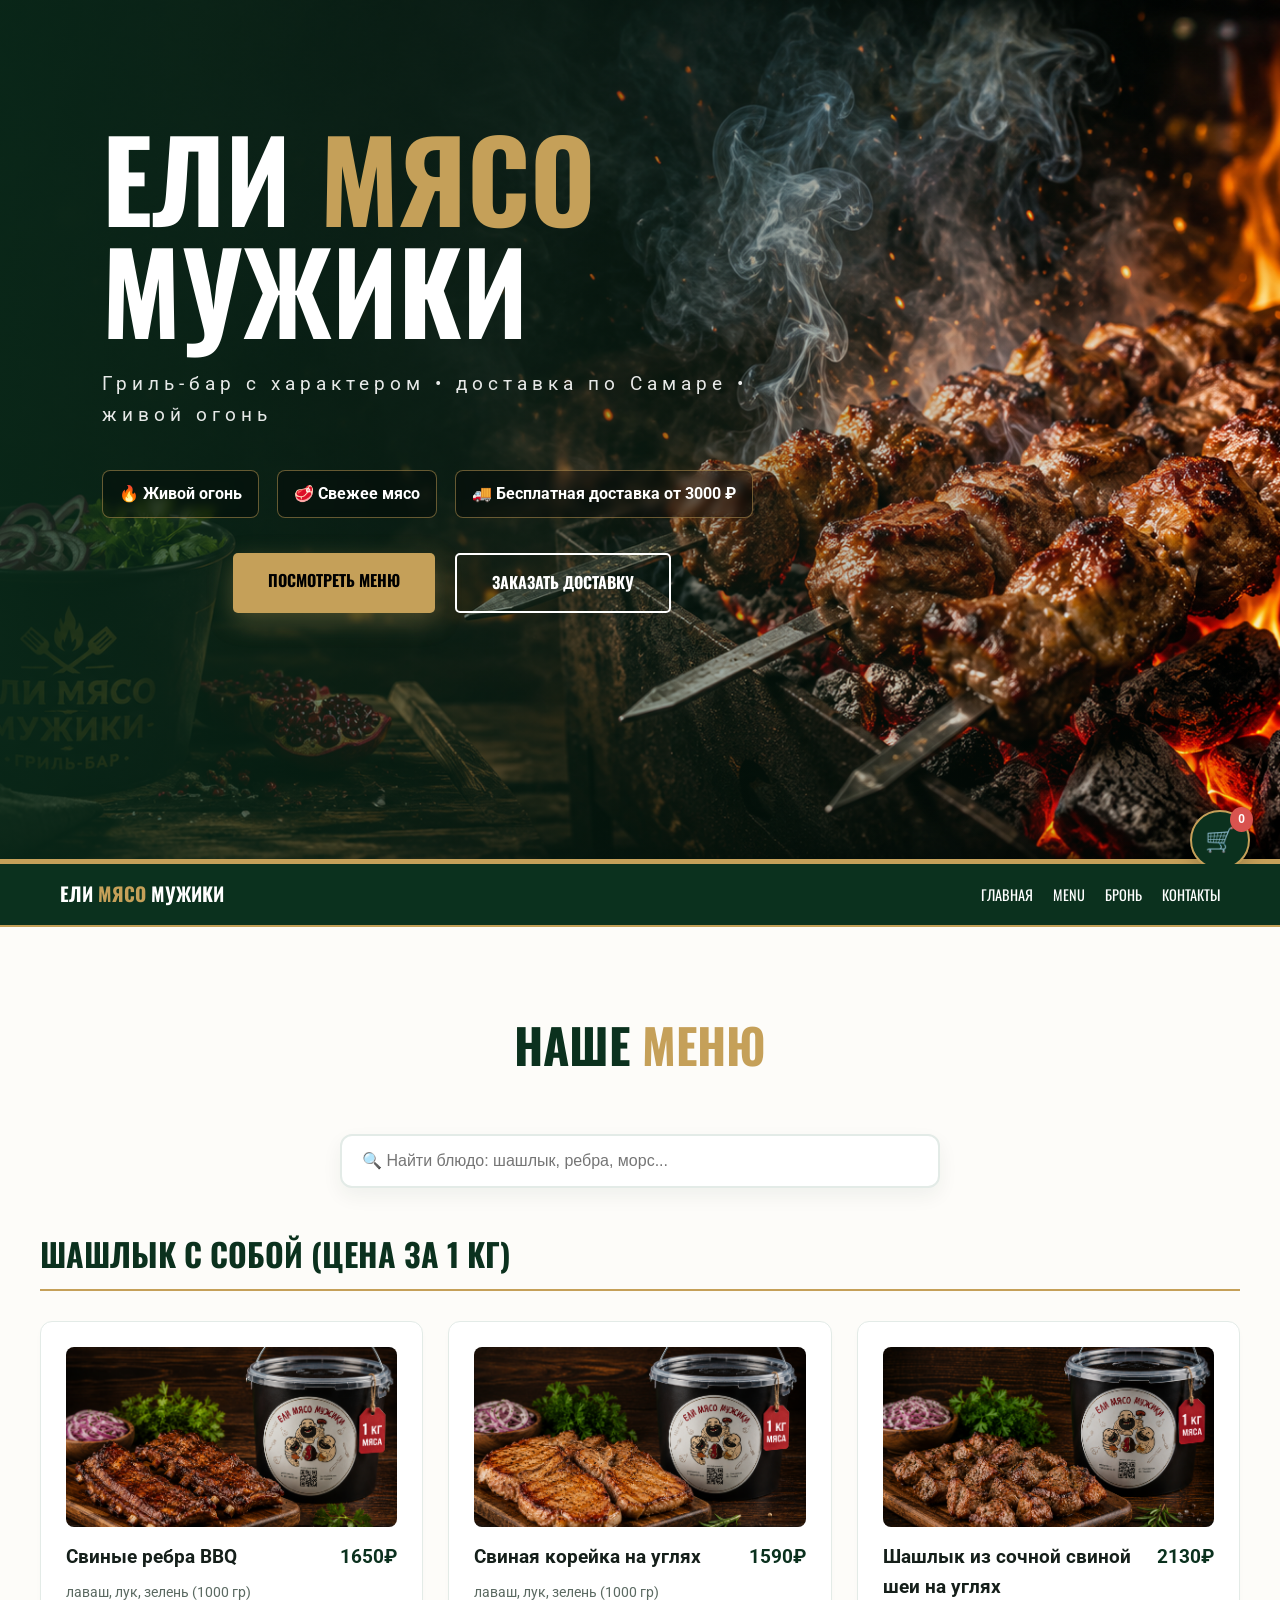
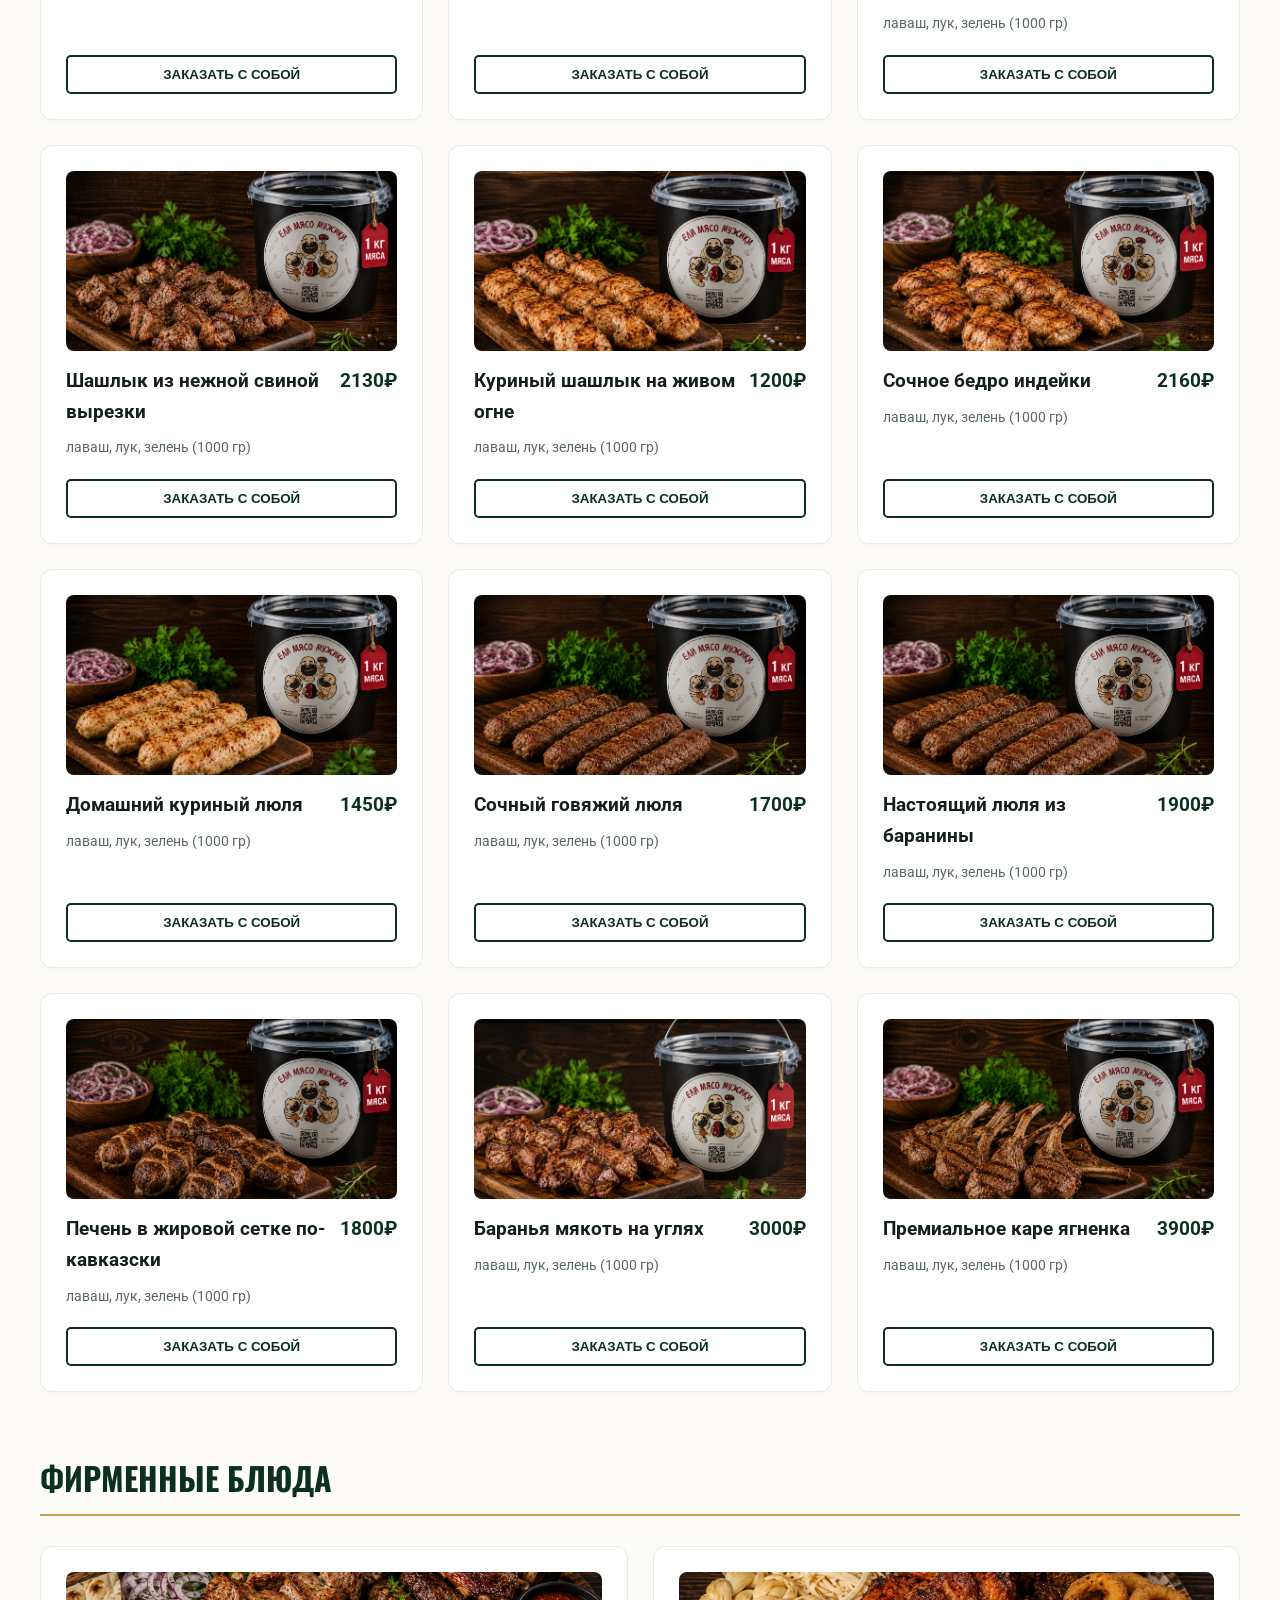
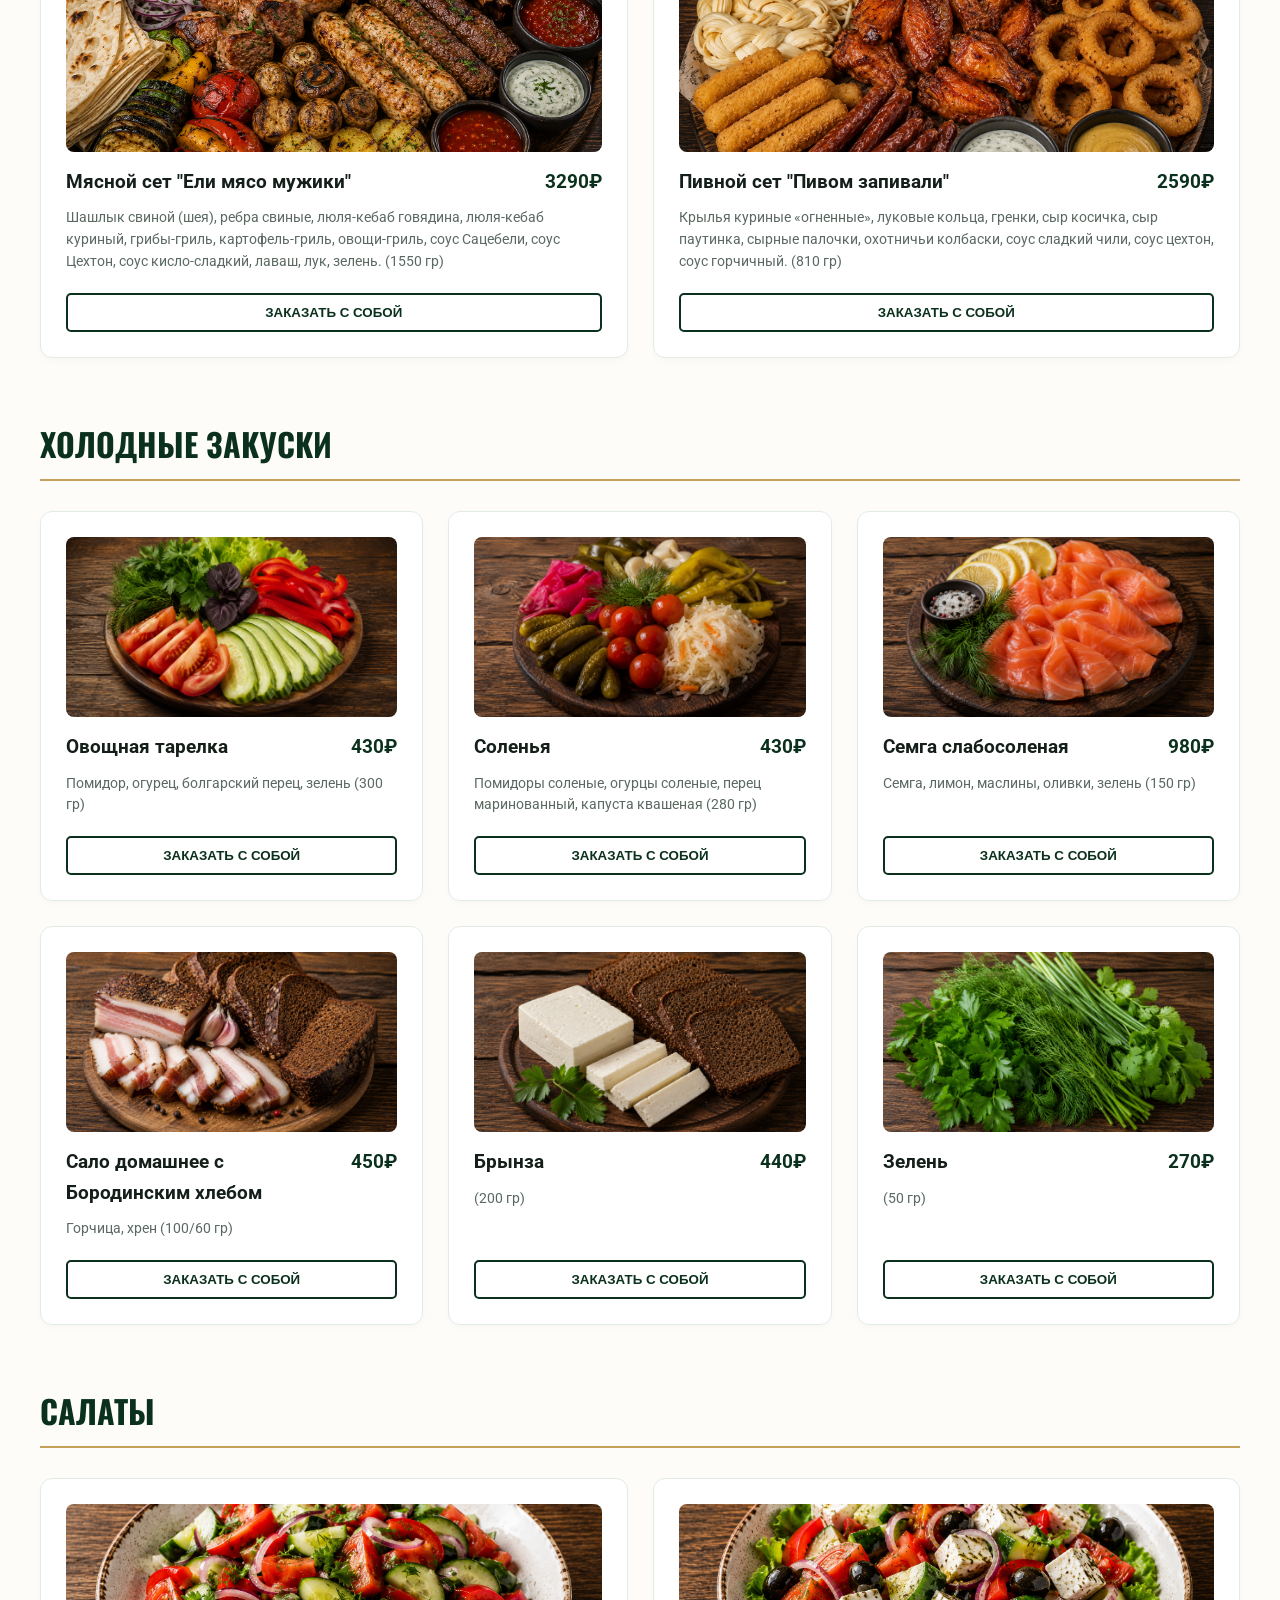
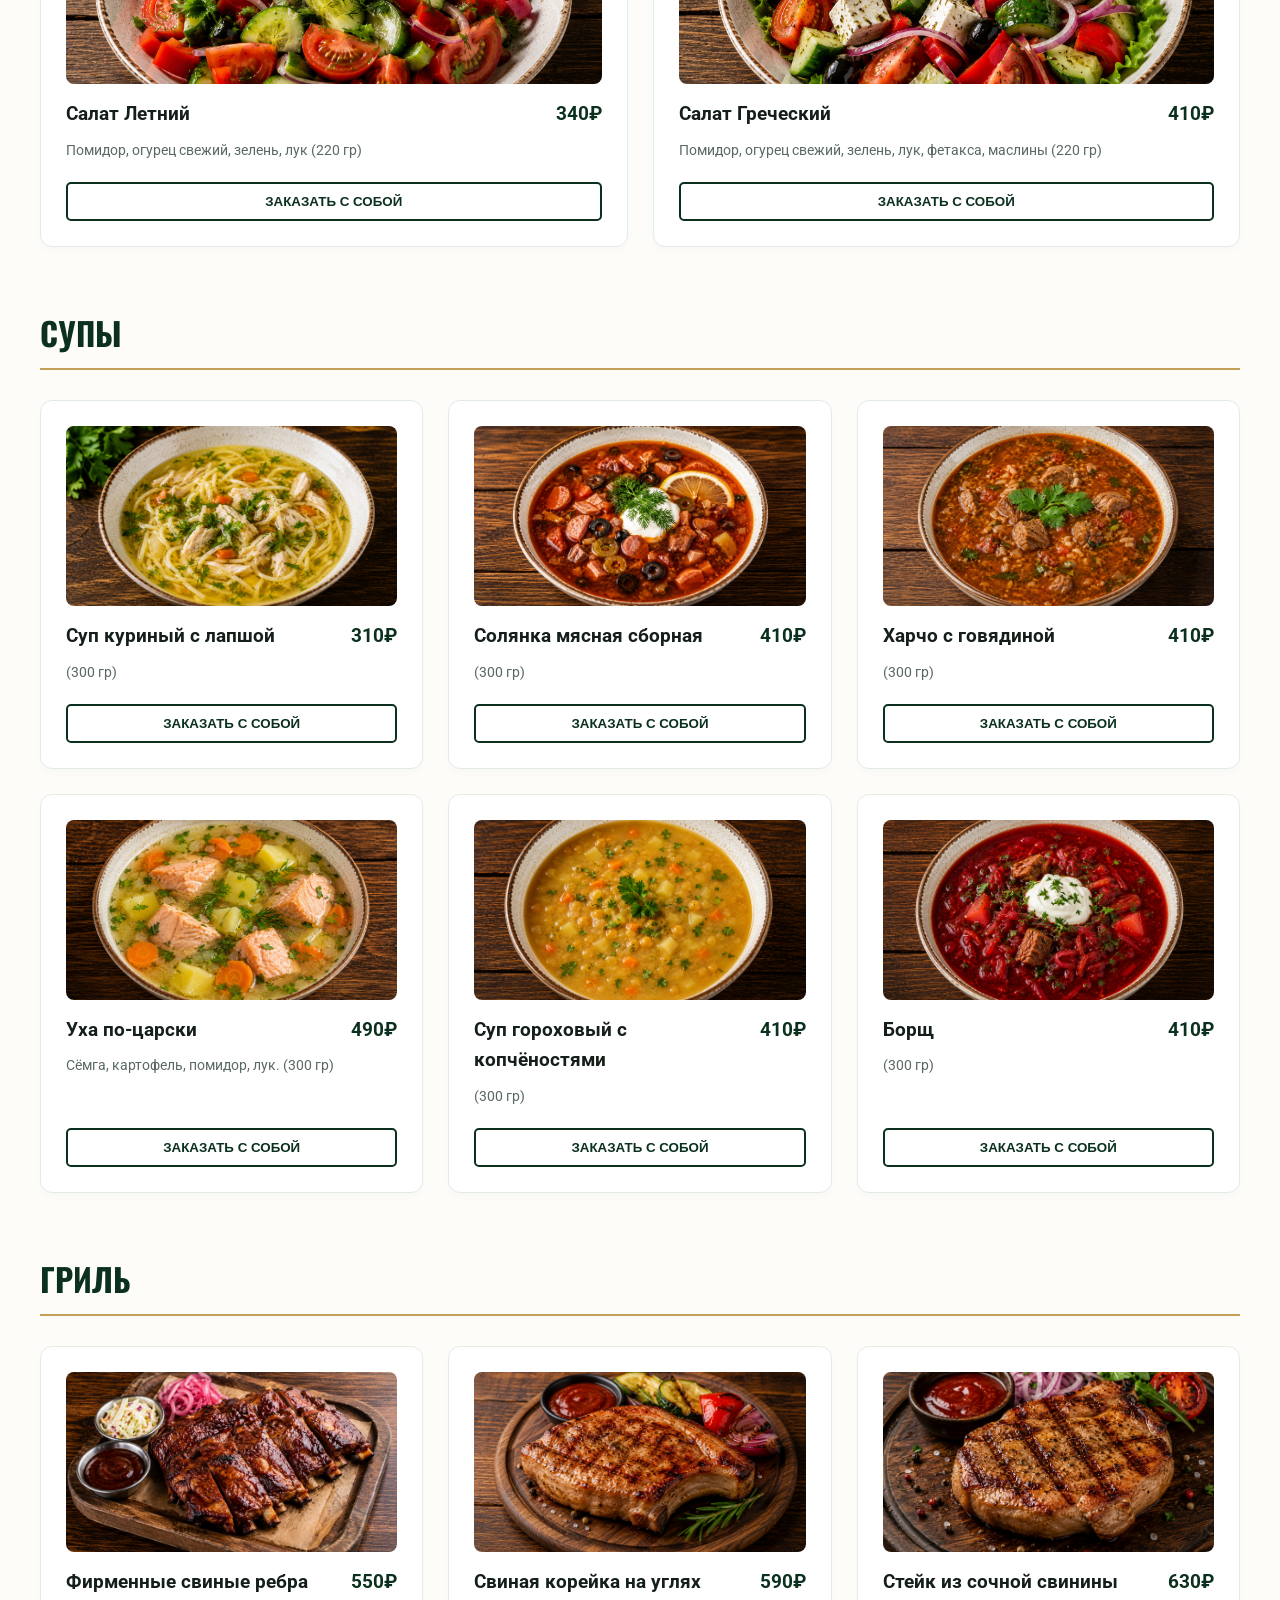
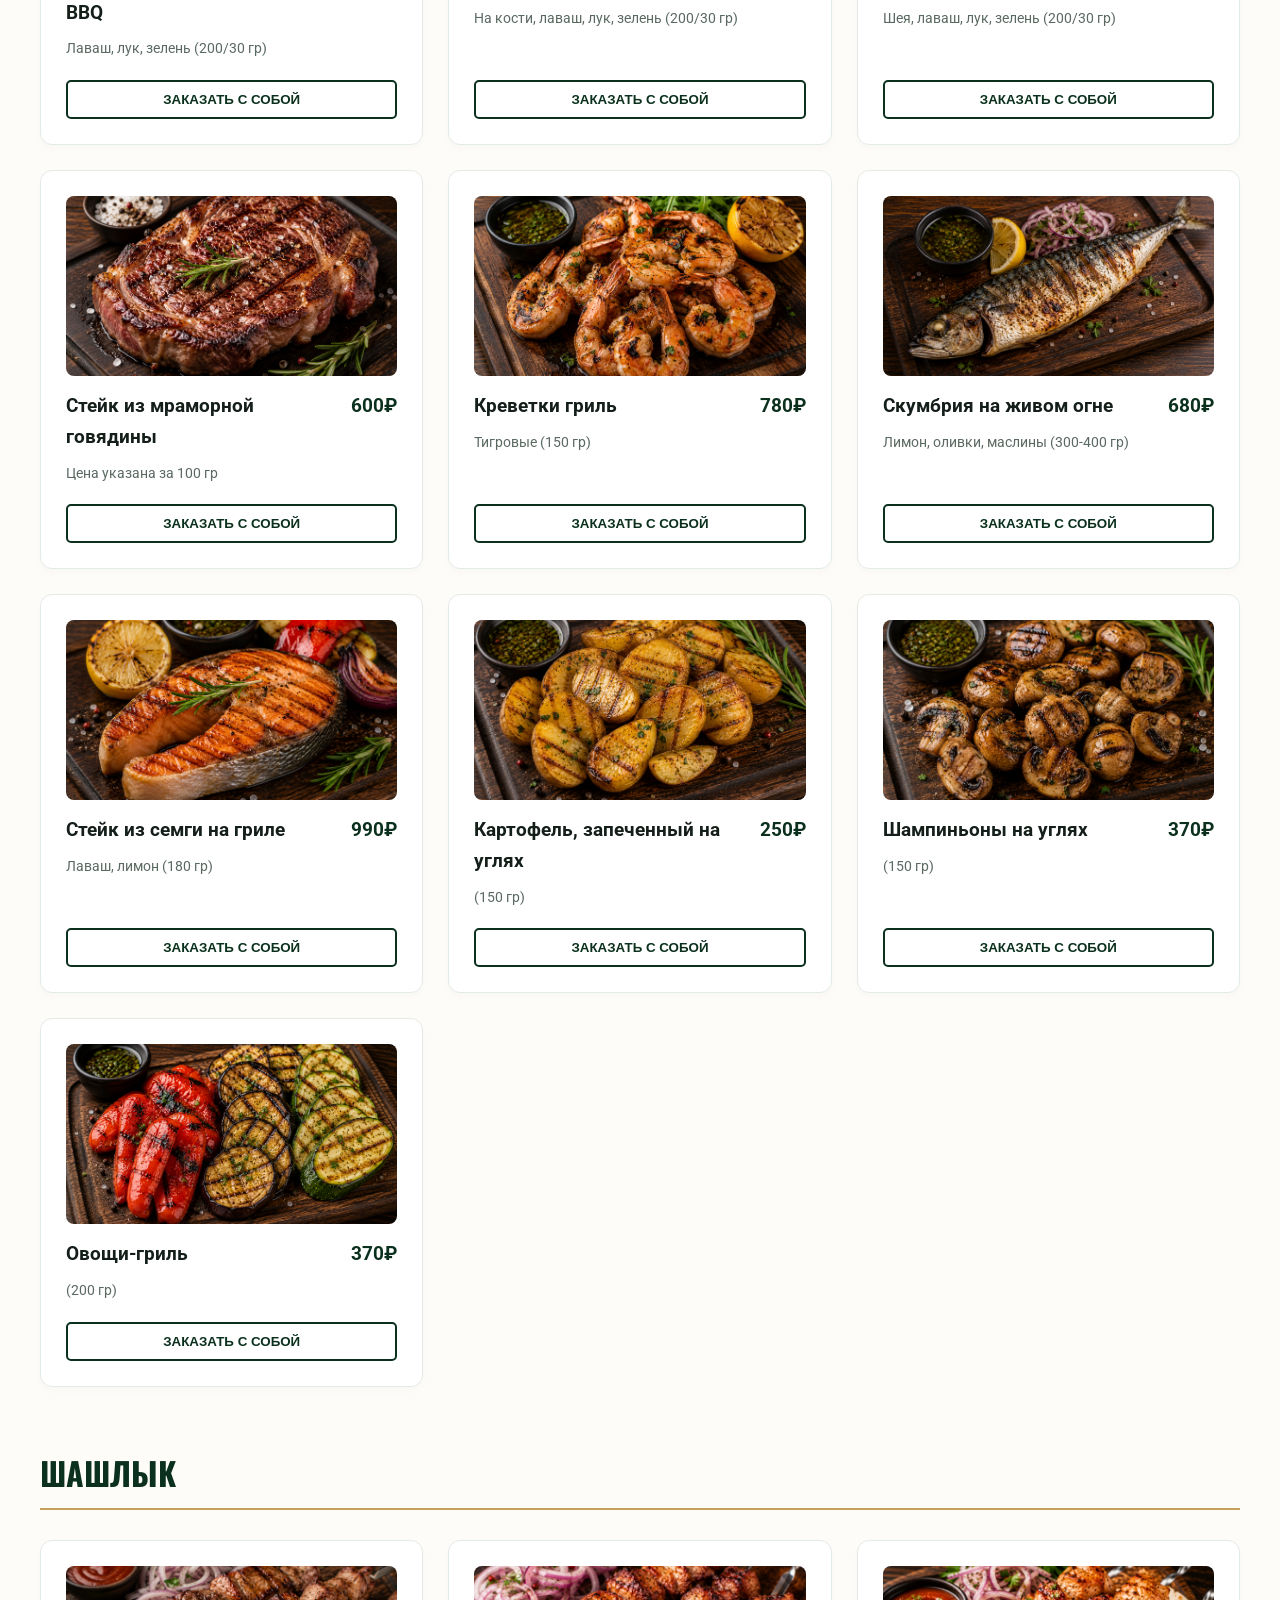
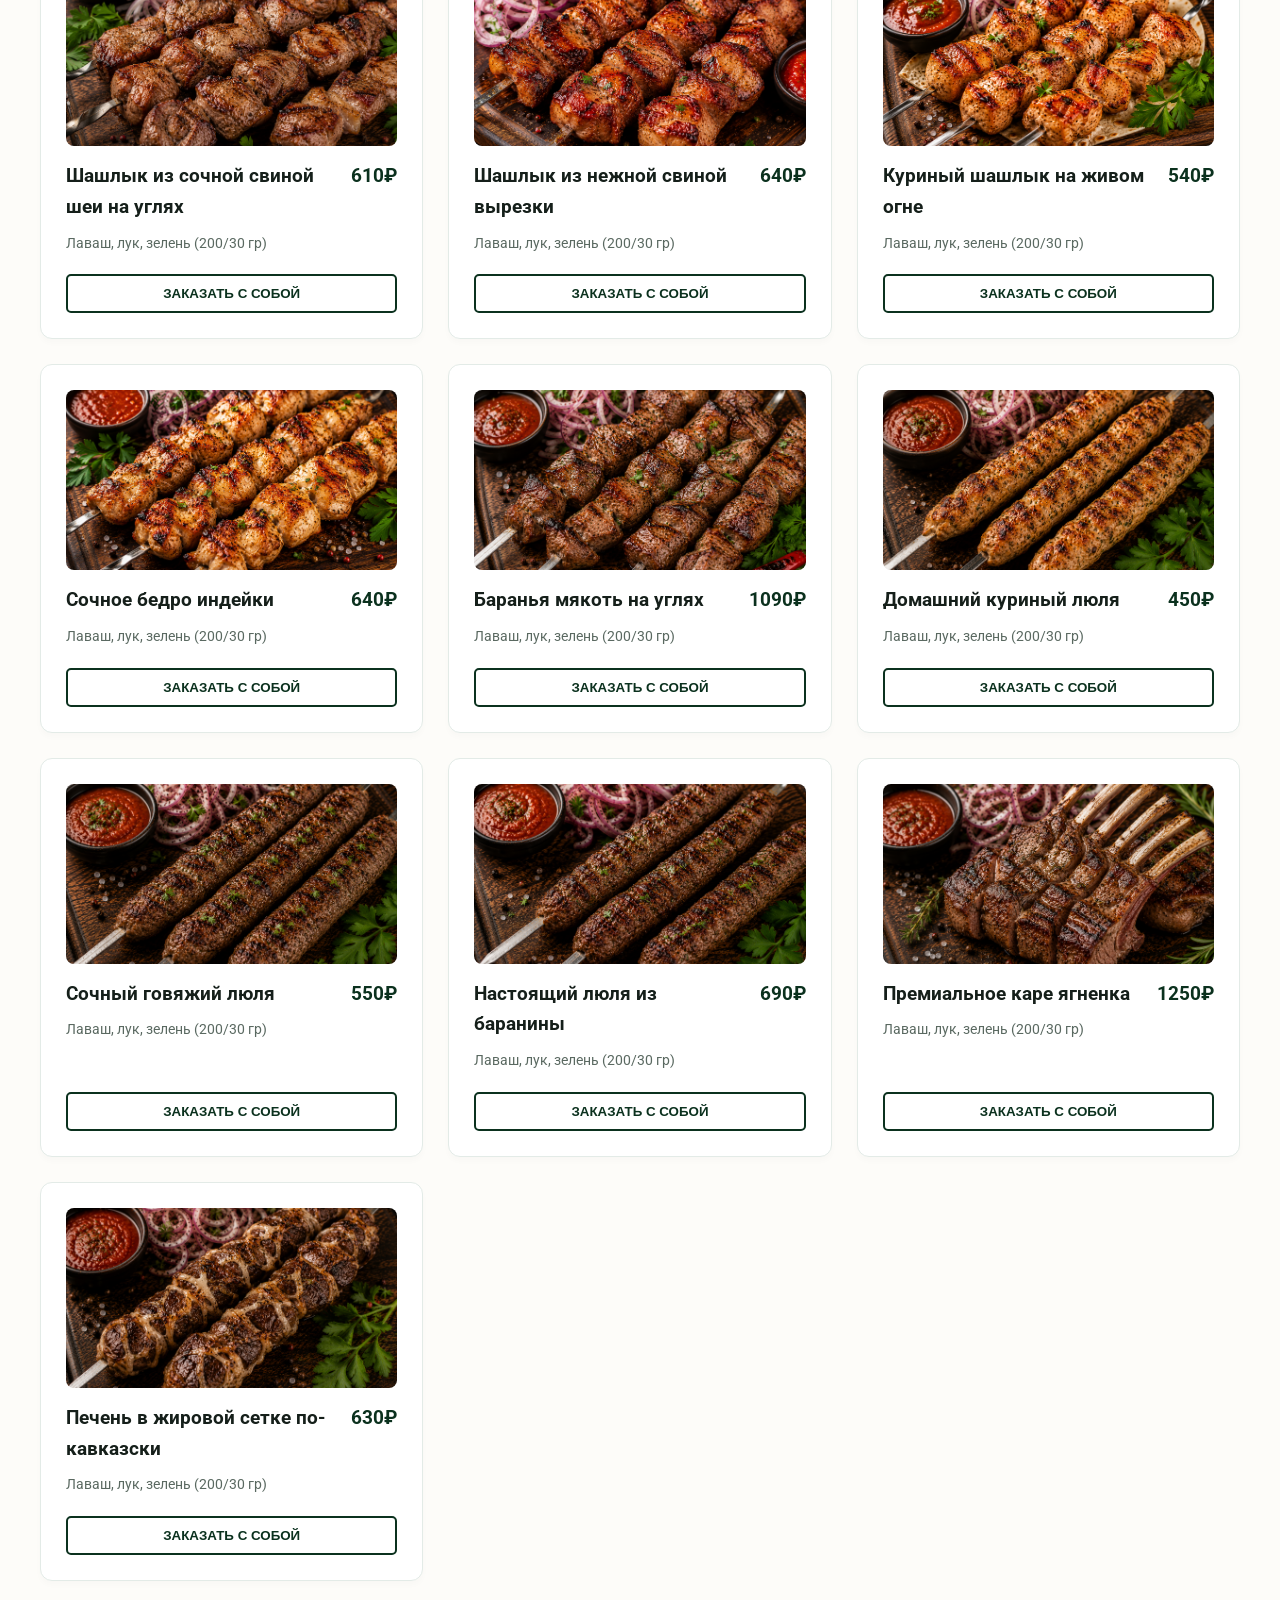
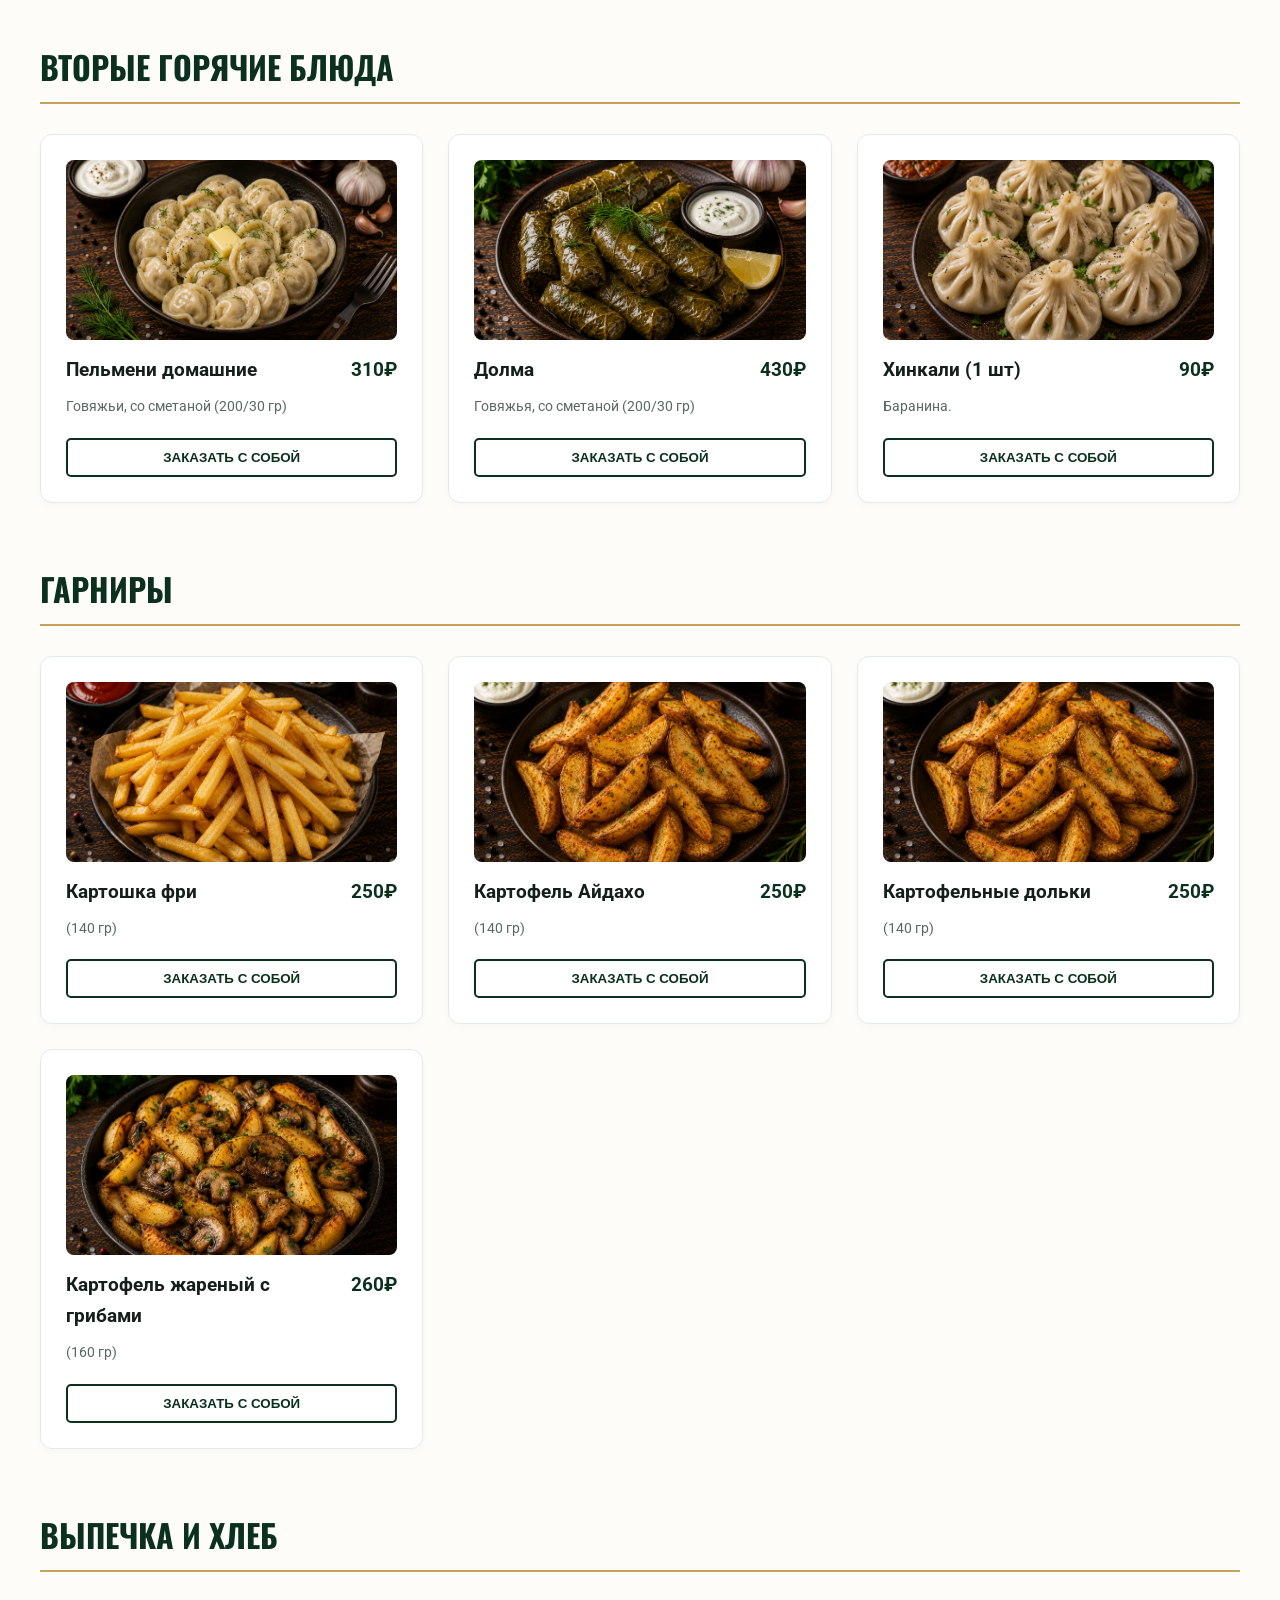
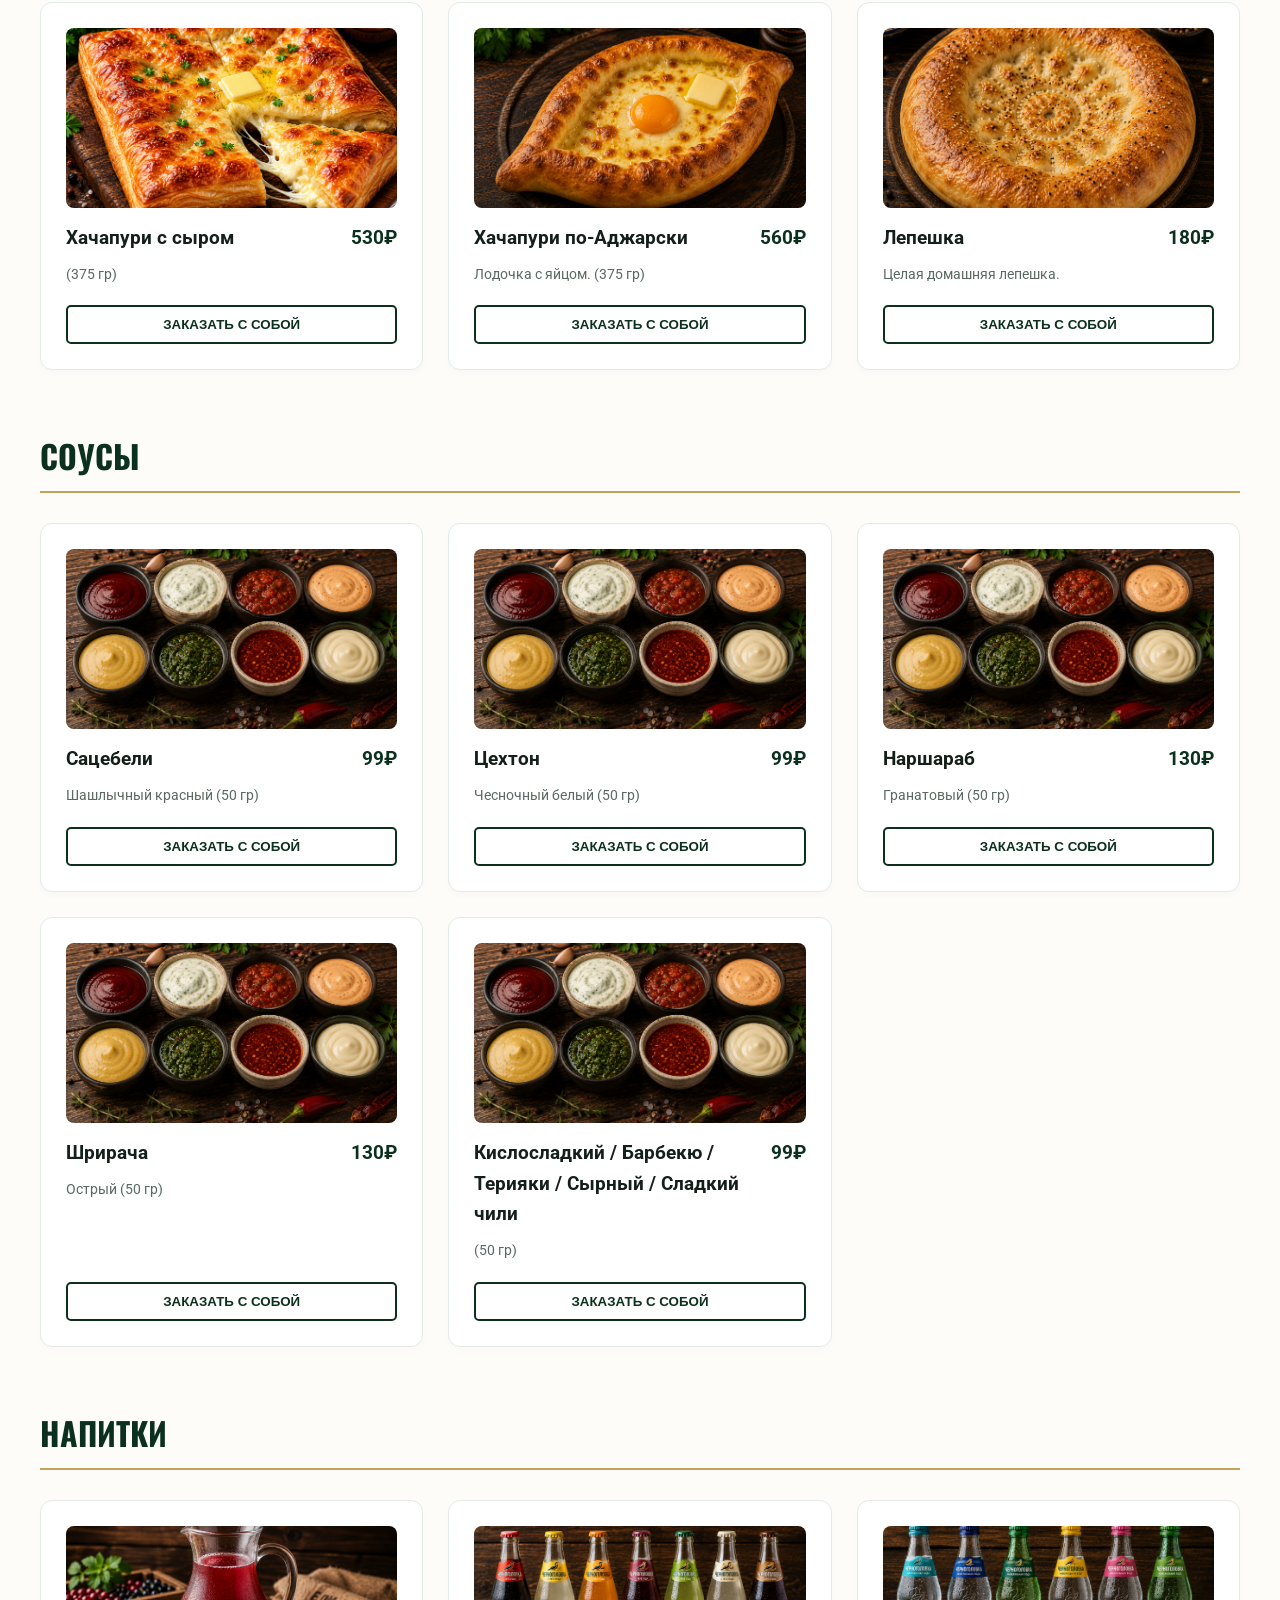
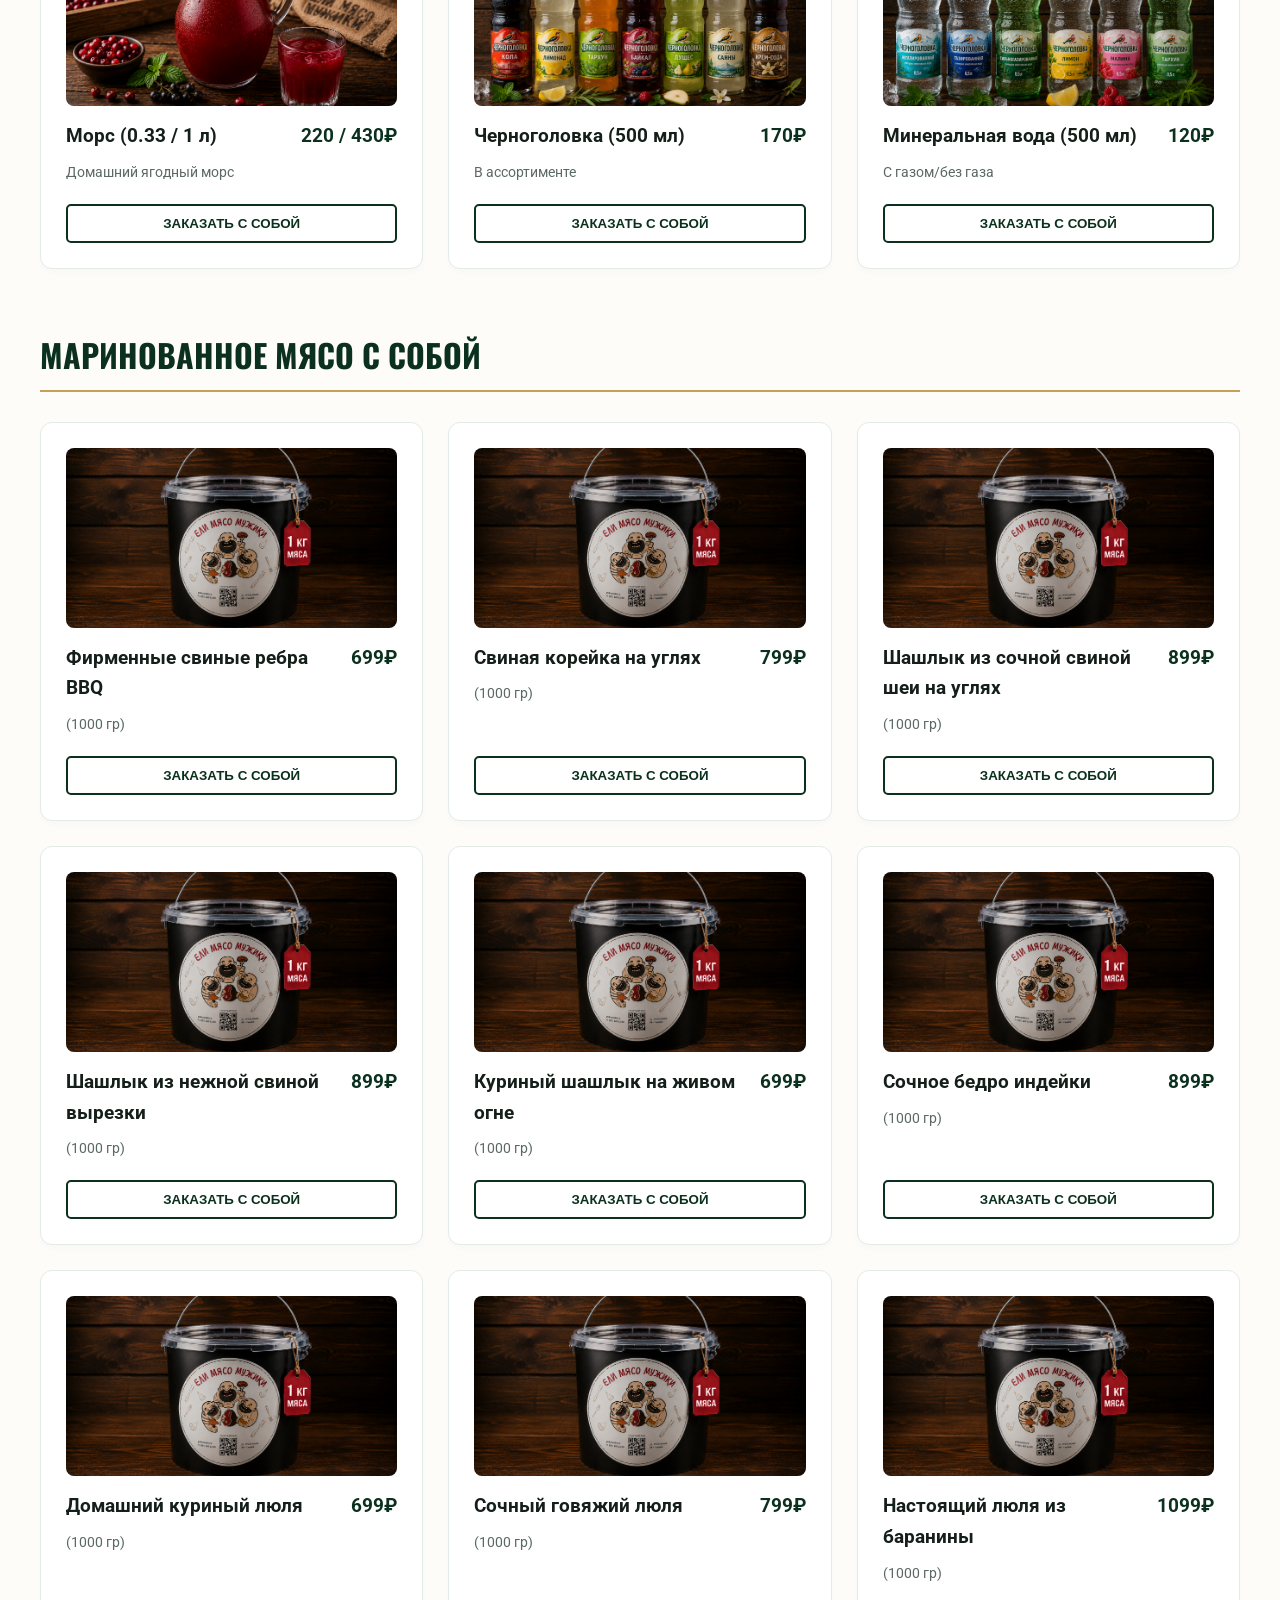
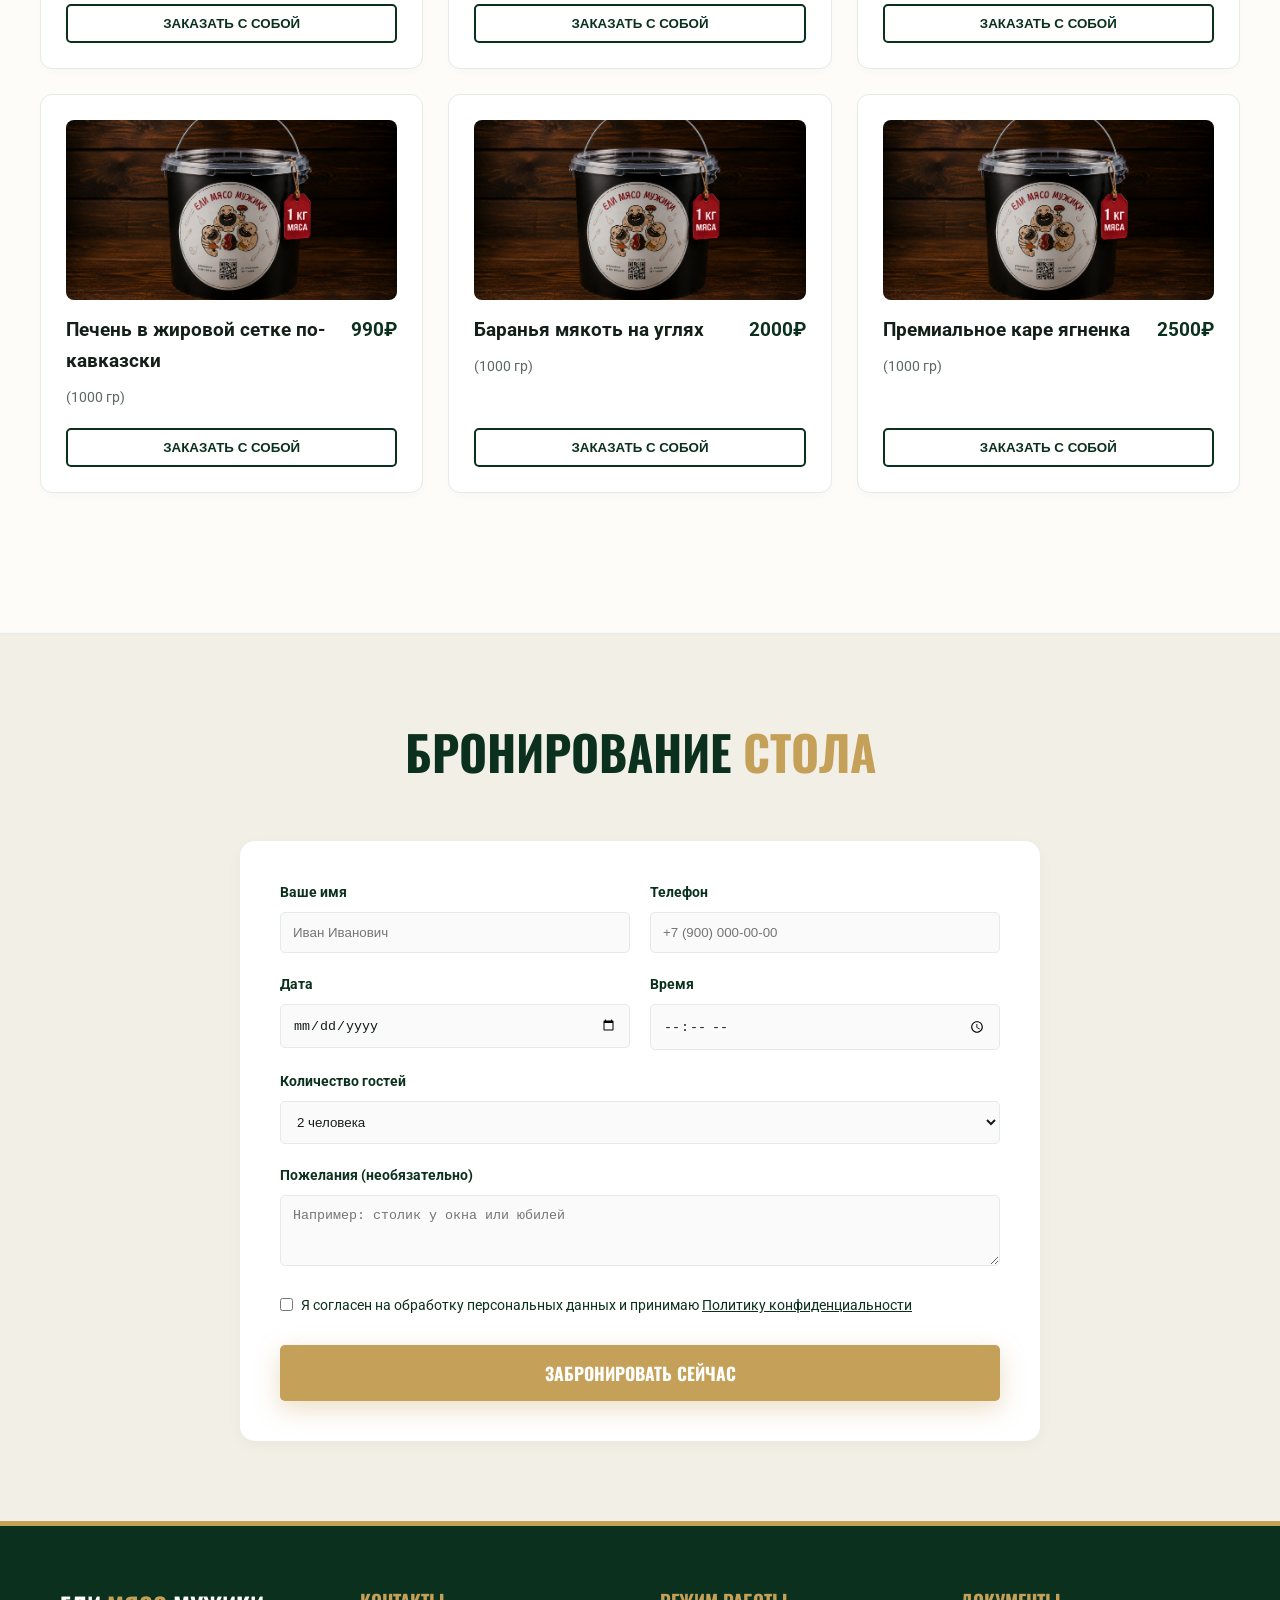
==== index.html @ d856e092 "Update index.html" ====
<!DOCTYPE html>
<html lang="ru">
<head> 
     <meta charset="UTF-8">
<!-- Yandex.Metrika counter -->
<script type="text/javascript">
    (function(m,e,t,r,i,k,a){
        m[i]=m[i]||function(){(m[i].a=m[i].a||[]).push(arguments)};
        m[i].l=1*new Date();
        for (var j = 0; j < document.scripts.length; j++) {if (document.scripts[j].src === r) { return; }}
        k=e.createElement(t),a=e.getElementsByTagName(t)[0],k.async=1,k.src=r,a.parentNode.insertBefore(k,a)
    })(window, document,'script','https://mc.yandex.ru/metrika/tag.js?id=109705454', 'ym');

    ym(109705454, 'init', {ssr:true, webvisor:true, clickmap:true, referrer: document.referrer, url: location.href, accurateTrackBounce:true, trackLinks:true});
</script>
<noscript><div><img src="https://mc.yandex.ru/watch/109705454" style="position:absolute; left:-9999px;" alt="" /></div></noscript>
<!-- /Yandex.Metrika counter -->




    <link rel="shortcut icon" href="/favicon.ico" type="image/x-icon">
    
    <meta name="viewport" content="width=device-width, initial-scale=1.0">
     <meta name="description" content="Гриль-бар «Ели Мясо Мужики» в Самаре. Шашлык, мясо на углях, доставка еды и бронирование столов.">
    <title>Ели Мясо Мужики | Официальный сайт | Самара</title>
    <link href="https://fonts.googleapis.com/css2?family=Oswald:wght@400;700&family=Roboto:wght@300;400;700&display=swap" rel="stylesheet">
    <style>
        :root {
            --irish-green: #0b311e;  /* Глубокий пабный темно-зеленый */
            --light-bg: #fdfcf9;     /* Светлый мягкий фон (цвет пергамента) */
            --card-white: #ffffff;   /* Чистый белый для карточек */
            --text-gold: #c5a059;    /* Твое фирменное золото */
            --dark-text: #151f1a;    /* Очень темный зеленый/черный для текста */
            --text-muted: #5a6961;   /* Приглушенный текст для описания блюд */
            --border-color: #e3ebe7; /* Аккуратные светлые рамки */
        }

        * { margin: 0; padding: 0; box-sizing: border-box; }

        html { scroll-behavior: smooth; }

        body {
            background-color: var(--light-bg);
            color: var(--dark-text);
            font-family: 'Roboto', sans-serif;
            line-height: 1.6;
            scroll-behavior: smooth;
        }

        h1, h2, h3 { font-family: 'Oswald', sans-serif; text-transform: uppercase; }

        .container { max-width: 1200px; margin: 0 auto; padding: 0 20px; }

        /* HEADER */
      header {
    min-height: 96vh;
    position: relative;
    overflow: hidden;
    /*animation: heroBreath 18s ease-in-out infinite;*/
    background:
        linear-gradient(
               90deg, 
             rgba(11, 49, 30, 0.75) 0%, 
             rgba(11, 49, 30, 0.45) 40%, 
             rgba(11, 49, 30, 0) 100%
        ),
        url('/images/hero.webp') center/cover no-repeat;
    display: flex;
    flex-direction: column;
    justify-content: flex-start;
    align-items: flex-start;
    text-align: left;
    border-bottom: 5px solid var(--text-gold);
    padding: 120px 8% 80px;
}
/*header::before {
    content: "";
    position: absolute;
    inset: 0;
    background:
        radial-gradient(circle at 85% 82%, rgba(255, 75, 0, 0.45), transparent 20%),
        radial-gradient(circle at 78% 78%, rgba(255, 140, 25, 0.35), transparent 18%),
        radial-gradient(circle at 92% 70%, rgba(255, 35, 0, 0.28), transparent 22%),
        radial-gradient(circle at 88% 30%, rgba(255, 120, 20, 0.35), transparent 28%);
    animation: coalGlow 2.4s ease-in-out infinite;
    pointer-events: none;
    z-index: 1;
}
header::after {
    content: "";
    position: absolute;
    inset: -10%;
    background:
        radial-gradient(circle at 62% 28%, rgba(255,255,255,0.28), transparent 16%),
        radial-gradient(circle at 55% 42%, rgba(255,255,255,0.18), transparent 20%),
        radial-gradient(circle at 72% 20%, rgba(255,255,255,0.16), transparent 18%);
    animation: smokeMove 5s ease-in-out infinite;
    pointer-events: none;
    z-index: 2;
    mix-blend-mode: screen;
}*/

.logo-area {
    position: relative;
    z-index: 3;
}
@keyframes fireGlow {
    0%, 100% {
        opacity: 0.45;
    }
    50% {
        opacity: 0.8;
    }
}

@keyframes smokeMove {
    0% {
        opacity: 0.25;
        transform: translateY(15px) translateX(0);
    }
    50% {
        opacity: 0.45;
        transform: translateY(-15px) translateX(-20px);
    }
    100% {
        opacity: 0.25;
        transform: translateY(15px) translateX(0);
    }
}
      
         .logo-area{ 
                   max-width:700px;
}

        .logo-area h1 { font-size: clamp(3.5rem, 11vw, 7rem); color: white; line-height: 1; margin-bottom: 25px; }
        .logo-area span { color: var(--text-gold); }
        .subtitle { font-size: 1.2rem; letter-spacing: 5px; margin: 20px 0 40px; color: white; opacity: 0.9; }

         .hero-benefits {
    display: flex;
    gap: 18px;
    flex-wrap: wrap;
    margin:30px 0 35px;
    color: white;
    font-weight: bold;
}

.hero-benefits div {
    background: rgba(0, 0, 0, 0.35);
    border: 1px solid rgba(197, 160, 89, 0.5);
    padding: 10px 16px;
    border-radius: 8px;
    backdrop-filter: blur(4px);
}

        .header-btns { display: flex; gap: 20px; flex-wrap: wrap; justify-content: center; }

        .btn {
            padding: 15px 35px;
            text-decoration: none;
            font-weight: bold;
            text-transform: uppercase;
            transition: 0.3s;
            border-radius: 5px;
            font-family: 'Oswald', sans-serif;
            cursor: pointer;
            display: inline-block;
        }
        .btn-red { background: var(--text-gold); color: #000; border: none; }
        .btn-red:hover { background: #b08d4b; }
        .btn-outline { border: 2px solid white; color: white; background: transparent; }
        .btn:hover { transform: translateY(-3px); box-shadow: 0 8px 25px rgba(197,160,89,.35); }

        /* STICKY NAV */
        nav.main-nav {
            position: sticky;
            top: 0;
            background: var(--irish-green);
            padding: 15px 0;
            z-index: 1000;
            border-bottom: 2px solid var(--text-gold);
        }
        .nav-content { display: flex; justify-content: space-between; align-items: center; }
        .nav-content div { color: white; }
        .nav-links { display: flex; flex-wrap: wrap; justify-content: flex-end; }
        .nav-links a { color: white; text-decoration: none; margin-left: 20px; font-size: 0.9rem; text-transform: uppercase; font-family: 'Oswald'; }
        .nav-links a:hover { color: var(--text-gold); }

        /* MENU SECTION */
        .section { padding: 80px 0; }
        .section-title { text-align: center; font-size: 3rem; margin-bottom: 50px; color: var(--irish-green); }
        .section-title span { color: var(--text-gold); }

        .category-block { margin-bottom: 60px; }
        .category-name {
            font-size: 2rem;
            color: var(--irish-green);
            margin-bottom: 30px;
            border-bottom: 2px solid var(--text-gold);
            padding-bottom: 10px;
        }
          .menu-search-wrap {
    max-width: 600px;
    margin: 0 auto 40px;
}

#menu-search {
    width: 100%;
    padding: 16px 20px;
    border: 2px solid var(--border-color);
    border-radius: 12px;
    font-size: 1rem;
    background: #fff;
    color: var(--dark-text);
    box-shadow: 0 8px 20px rgba(11, 49, 30, 0.06);
}

#menu-search:focus {
    border-color: var(--text-gold);
    box-shadow: 0 8px 25px rgba(197, 160, 89, 0.18);
}
         .menu-empty {
    text-align: center;
    padding: 40px 20px;
    color: var(--text-muted);
    font-size: 1.1rem;
}
        .menu-grid {
            display: grid;
            grid-template-columns: repeat(auto-fit, minmax(300px, 1fr));
            gap: 25px;
        }

        .menu-card {
            background: var(--card-white);
            padding: 25px;
            border-radius: 12px;
            border: 1px solid var(--border-color);
            transition: 0.3s;
            display: flex;
            flex-direction: column;
            box-shadow: 0 4px 6px rgba(0,0,0,0.02);
        }
        .menu-card:hover {
         border-color: var(--text-gold);
         background: #fffdf7;
         transform: translateY(-6px);
         box-shadow: 0 14px 30px rgba(11, 49, 30, 0.12);
          }

        .card-header { display: flex; justify-content: space-between; align-items: flex-start; margin-bottom: 10px; }
        .item-name { font-weight: bold; font-size: 1.2rem; color: var(--dark-text); padding-right: 10px; }
        .item-price { color: var(--irish-green); font-weight: bold; font-size: 1.2rem; white-space: nowrap; }
        .item-desc { font-size: 0.85rem; color: var(--text-muted); margin-bottom: 20px; flex-grow: 1; }
        .item-img { width: 100%; height: 180px; object-fit: cover; border-radius: 8px; margin-bottom: 15px; background: #eee; display: none; }
        .item-img.active { display: block; }
         .menu-card:hover .item-img { transform: scale(1.04);}

        .btn-add {
            background: transparent;
            border: 2px solid var(--irish-green);
            color: var(--irish-green);
            width: 100%;
            padding: 10px;
            font-weight: bold;
            cursor: pointer;
            text-transform: uppercase;
            border-radius: 5px;
            transition: 0.2s;
        }
        .btn-add:hover { background: var(--irish-green); color: white; }

        /* BOOKING FORM */
        #booking { background: #f2efe7; border-top: 1px solid var(--border-color); }
        .booking-container {
            max-width: 800px;
            margin: 0 auto;
            background: var(--card-white);
            padding: 40px;
            border-radius: 15px;
            box-shadow: 0 4px 15px rgba(0,0,0,0.04);
        }
        .form-grid { display: grid; grid-template-columns: 1fr 1fr; gap: 20px; }
        .full { grid-column: span 2; }
        label { display: block; margin-bottom: 8px; font-size: 0.9rem; color: var(--irish-green); font-weight: bold; }
        input, select, textarea {
            width: 100%;
            padding: 12px;
            background: #fafafa;
            border: 1px solid var(--border-color);
            color: var(--dark-text);
            border-radius: 5px;
        }
        input:focus, select:focus, textarea:focus { outline: none; border-color: var(--irish-green); }
        .booking-container .btn-red { color: white; width: 100%; font-size: 1.1rem; }
        .booking-container .btn-red:hover { background: #b08d4b; }

        /* FOOTER */
        footer { background: var(--irish-green); padding: 60px 0; border-top: 5px solid var(--text-gold); }
        .footer-content { display: grid; grid-template-columns: repeat(auto-fit, minmax(250px, 1fr)); gap: 40px; }
        .footer-logo h2 { color: white; margin-bottom: 15px; }
        .footer-logo span { color: var(--text-gold); }
        .footer-logo p { color: #e3ebe7; }
        .footer-info h3 { color: var(--text-gold); margin-bottom: 15px; }
        .footer-info p { margin-bottom: 10px; color: #e3ebe7; }

        /* CART FLOATING BUTTON & BADGE */
        .cart-btn {
            position: fixed;
            bottom: 30px;
            right: 30px;
            background: var(--irish-green);
            border: 2px solid var(--text-gold);
            width: 60px;
            height: 60px;
            border-radius: 50%;
            display: flex;
            align-items: center;
            justify-content: center;
            box-shadow: 0 5px 20px rgba(0,0,0,0.2);
            cursor: pointer;
            z-index: 100;
            transition: 0.3s;
        }
        .cart-btn:hover { background: var(--text-gold); transform: scale(1.05); }
        .cart-count {
            position: absolute;
            top: -5px;
            right: -5px;
            background: #d9534f;
            color: white;
            border-radius: 50%;
            padding: 3px 8px;
            font-size: 12px;
            font-weight: bold;
            font-family: sans-serif;
        }

        /* CART MODAL WINDOW */
        .cart-modal {
            position: fixed;
            top: 0; left: 0; width: 100%; height: 100%;
            background: rgba(0,0,0,0.6);
            z-index: 2000;
            display: none;
            justify-content: center;
            align-items: center;
        }
        .cart-modal.active { display: flex; }
        .cart-window {
            background: white;
            width: 90%;
            max-width: 550px;
            max-height: 85vh;
            border-radius: 12px;
            padding: 30px;
            display: flex;
            flex-direction: column;
            box-shadow: 0 10px 30px rgba(0,0,0,0.3);
        }
        .cart-header-modal { display: flex; justify-content: space-between; align-items: center; margin-bottom: 20px; border-bottom: 2px solid var(--border-color); padding-bottom: 10px; }
        .cart-close { font-size: 28px; cursor: pointer; color: var(--text-muted); }
        .cart-close:hover { color: black; }
        .cart-items-list { overflow-y: auto; flex-grow: 1; margin-bottom: 20px; padding-right: 5px; }
        .cart-item { display: flex; justify-content: space-between; align-items: center; padding: 12px 0; border-bottom: 1px solid var(--border-color); }
        .cart-item-info { flex-grow: 1; padding-right: 15px; }
        .cart-item-title { font-weight: bold; font-size: 1rem; }
        .cart-item-controls { display: flex; align-items: center; gap: 10px; }
        .cart-qty-btn { background: #eee; border: none; width: 25px; height: 25px; cursor: pointer; font-weight: bold; border-radius: 4px; }
        .cart-qty-btn:hover { background: var(--text-gold); }
        .cart-total-price { font-size: 1.3rem; font-family: 'Oswald'; text-align: right; margin-bottom: 20px; font-weight: bold; }
        
        @media (max-width: 768px) {
             header {
    min-height: 82vh;
    padding: 90px 24px 60px;
    background-position: center right;
}

.logo-area h1 {
    font-size: clamp(3rem, 16vw, 5rem);
}

.hero-benefits div {
    font-size: 0.85rem;
}
            .form-grid { grid-template-columns: 1fr; }
            .full { grid-column: span 1; }
            .nav-links { display: none; }
         .logo-area {
    animation: heroTextShow 1s ease forwards;
}

@keyframes heroTextShow {
    from {
        opacity: 0;
        transform: translateY(25px);
    }
    to {
        opacity: 1;
        transform: translateY(0);
    }
}

.btn-red {
    box-shadow: 0 8px 25px rgba(197, 160, 89, 0.35);
}
    
        }
        /* HERO ANIMATION FIX */


        .logo-area {
            max-width: 700px;
            animation: heroTextShow 1s ease forwards;
        }

@keyframes coalGlow {
    0%, 100% {
        opacity: 0.45;
        transform: scale(1);
        filter: brightness(1);
    }
    50% {
        opacity: 0.95;
        transform: scale(1.03);
        filter: brightness(1.25);
    }
}

        .btn-red {
            box-shadow: 0 8px 25px rgba(197, 160, 89, 0.35);
        }
.toast {
    position: fixed;
    left: 50%;
    bottom: 110px;
    transform: translateX(-50%) translateY(20px);
    background: var(--irish-green);
    color: white;
    padding: 14px 22px;
    border-radius: 10px;
    border: 1px solid var(--text-gold);
    box-shadow: 0 10px 30px rgba(0,0,0,0.25);
    opacity: 0;
    pointer-events: none;
    z-index: 3000;
    transition: 0.3s ease;
    font-weight: bold;
}

.toast.show {
    opacity: 1;
    transform: translateX(-50%) translateY(0);
}

.cart-btn.bump {
    animation: cartBump 0.45s ease;
}

@keyframes cartBump {
    0% { transform: scale(1); }
    40% { transform: scale(1.15); }
    100% { transform: scale(1); }
}
  .delivery-progress {
    background: #e3ebe7;
    color: var(--irish-green);
    padding: 12px;
    border-radius: 8px;
    text-align: center;
    font-size: 0.95rem;
    font-weight: bold;
    margin-bottom: 15px;
    border: 1px solid rgba(197, 160, 89, 0.35);
}
.embers {
    position: absolute;
    inset: 0;
    overflow: hidden;
    pointer-events: none;
    z-index: 2;
}

.embers span {
    position: absolute;
    bottom: 12%;
    width: 4px;
    height: 4px;
    background: #ff8a1f;
    border-radius: 50%;
    box-shadow: 0 0 12px #ff7a00;
    animation: emberFly 5s linear infinite;
    opacity: 0;
}

.embers span:nth-child(1) { left: 58%; animation-delay: 0s; }
.embers span:nth-child(2) { left: 63%; animation-delay: .7s; }
.embers span:nth-child(3) { left: 68%; animation-delay: 1.4s; }
.embers span:nth-child(4) { left: 73%; animation-delay: 2.1s; }
.embers span:nth-child(5) { left: 78%; animation-delay: 2.8s; }
.embers span:nth-child(6) { left: 83%; animation-delay: 3.5s; }
.embers span:nth-child(7) { left: 88%; animation-delay: 4.2s; }
.embers span:nth-child(8) { left: 70%; animation-delay: 1s; }
.embers span:nth-child(9) { left: 80%; animation-delay: 2s; }
.embers span:nth-child(10) { left: 90%; animation-delay: 3s; }

@keyframes emberFly {
    0% {
        transform: translateY(0) translateX(0) scale(0.7);
        opacity: 0;
    }
    15% {
        opacity: 1;
    }
    100% {
        transform: translateY(-420px) translateX(-80px) scale(1.4);
        opacity: 0;
    }
} 
 @keyframes heroBreath {
    0%, 100% {
        background-size: 100%;
    }
    50% {
        background-size: 104%;
    }
}
.btn-add.adding {
    animation: addButtonPulse 0.45s ease;
    background: var(--text-gold);
    color: #000;
    border-color: var(--text-gold);
}

@keyframes addButtonPulse {
    0% {
        transform: scale(1);
    }
    40% {
        transform: scale(0.96);
    }
    100% {
        transform: scale(1);
    }
}
         
</style>
</head>
<body>

<header id="home">
     <div class="embers">
    <span></span><span></span><span></span><span></span><span></span>
    <span></span><span></span><span></span><span></span><span></span>
</div>
    <div class="logo-area">
        <h1>ЕЛИ <span>МЯСО</span> МУЖИКИ</h1>
        <p class="subtitle">Гриль-бар с характером • доставка по Самаре • живой огонь</p>

        <div class="hero-benefits">
            <div>🔥 Живой огонь</div>
            <div>🥩 Свежее мясо</div>
            <div>🚚 Бесплатная доставка от 3000 ₽</div>
        </div>

        <div class="header-btns">
            <a href="#menu" class="btn btn-red">Посмотреть меню</a>
            <a href="#menu" class="btn btn-outline">Заказать доставку</a>
        </div>
    </div>
</header>

    <nav class="main-nav">
        <div class="container nav-content">
            <div style="font-family: 'Oswald'; font-weight: bold; font-size: 1.2rem;">ЕЛИ <span style="color:var(--text-gold)">МЯСО</span> МУЖИКИ</div>
            <div class="nav-links">
                <a href="#home">Главная</a>
                <a href="#menu">Menu</a>
                <a href="#booking">Бронь</a>
                <a href="#contacts">Контакты</a>
            </div>
        </div>
    </nav>

    <section id="menu" class="section container">
        <h2 class="section-title">Наше <span>Меню</span></h2>
         <div class="menu-search-wrap">
    <input
        type="text"
        id="menu-search"
        placeholder="🔍 Найти блюдо: шашлык, ребра, морс..."
        autocomplete="off"
    >
</div>
        <div id="menu-container">
            </div>
    </section>

    <section id="booking" class="section">
        <div class="container">
            <h2 class="section-title">Бронирование <span>стола</span></h2>
            <div class="booking-container">
                <form class="form-grid" id="booking-form">
                    <div>
                        <label>Ваше имя</label>
                        <input type="text" name="Имя" placeholder="Иван Иванович" required>
                    </div>
                    <div>
                        <label>Телефон</label>
                        <input type="tel" name="Телефон" placeholder="+7 (900) 000-00-00" required>
                    </div>
                    <div>
                        <label>Дата</label>
                        <input type="date" name="Дата" required>
                    </div>
                    <div>
                        <label>Время</label>
                        <input type="time" name="Время" required>
                    </div>
                    <div class="full">
                        <label>Количество гостей</label>
                        <select name="Гостей">
                            <option>2 человека</option>
                            <option>3-4 человека</option>
                            <option>5-6 человек</option>
                            <option>Большая компания (10+)</option>
                        </select>
                    </div>
                    <div class="full">
                        <label>Пожелания (необязательно)</label>
                        <textarea name="Комментарий" rows="3" placeholder="Например: столик у окна или юбилей"></textarea>
                    </div>

<div class="full" style="font-size: 13px; color: #5a6961;">
    <label style="display: flex; gap: 8px; align-items: flex-start; font-weight: normal;">
        <input type="checkbox" required style="width: auto; margin-top: 4px;">
        <span>
            Я согласен на обработку персональных данных и принимаю
            <a href="/privacy.html" target="_blank" style="color: #0b311e; text-decoration: underline;">
                Политику конфиденциальности
            </a>
        </span>
    </label>
</div>

<button type="submit" class="btn btn-red full" id="booking-submit-btn">Забронировать сейчас</button>
                </form>
            </div>
        </div>
    </section>

    <footer id="contacts">
        <div class="container footer-content">
            <div class="footer-logo">
                <h2>ЕЛИ <span>МЯСО</span> МУЖИКИ</h2>
                <p>Гриль-бар для настоящих ценителей мяса и огня.</p>
            </div>
            <div class="footer-info">
                <h3>Контакты</h3>
                <p>📍 г. Самара, ул. Ульяновская, 46</p>
                <p>📞 +7 (927) 692-23-50</p>
                <p>✉️ <a href="mailto:yelimyaso@mail.ru" style="color: #fff; text-decoration: underline;">yelimyaso@mail.ru</a></p>
            </div>
            <div class="footer-info">
                <h3>Режим работы</h3>
                <p>Вс - Чт: 12:00 — 22:00</p>
                <p>Пт - Сб: 12:00 — 00:00</p>
            </div>
             <div class="footer-info">
    <h3>Документы</h3>
    <p>
        <a href="/privacy.html" style="color: #fff; text-decoration: underline;">
            Политика обработки персональных данных
        </a>
    </p>
        </div>
       <div style="grid-column: 1 / -1; text-align: center; margin-top: 40px; color: #81968d; border-top: 1px solid #14402a; padding-top: 20px;">
              &copy; 2026 Гриль-бар "Ели Мясо Мужики". Все права защищены.
</div>
    </footer>
     <div id="toast" class="toast">✅ Добавлено в корзину</div>
    <div class="cart-btn" onclick="toggleCartModal(true)">
        <span style="font-size: 24px;">🛒</span>
        <div class="cart-count" id="cart-count">0</div>
    </div>

    <div class="cart-modal" id="cart-modal" onclick="if(event.target === this) toggleCartModal(false)">
        <div class="cart-window">
            <div class="cart-header-modal">
                <h3 style="font-family: 'Oswald'; font-size: 1.5rem;">Ваш заказ</h3>
                <span class="cart-close" onclick="toggleCartModal(false)">&times;</span>
            </div>
            <div class="delivery-progress" id="delivery-progress">
                   🚚 Бесплатная доставка от 3000 ₽
          </div>
            <div class="cart-items-list" id="cart-items-container">
                </div>

            <div class="cart-total-price">
                Итого: <span id="cart-total-sum">0</span>₽
            </div>

          <form id="checkout-form">
                <input type="hidden" name="Состав_Заказа" id="hidden-cart-data">
                <input type="hidden" name="Итоговая_Сумма" id="hidden-cart-total">
               
                <div style="margin-bottom: 12px;">
                    <input type="text" name="Клиент_Имя" placeholder="Ваше имя" required style="padding: 8px;">
                </div>
                <div style="margin-bottom: 15px;">
    <input type="tel" name="Клиент_Телефон" placeholder="Телефон для подтверждения" required style="padding: 8px;">
</div>
<div style="margin-bottom: 15px;">
    <input type="text" name="Клиент_Адрес" placeholder="Адрес доставки: улица, дом, подъезд, квартира" required style="padding: 8px;">
</div>
<div style="margin-bottom:15px;">
    <textarea
        name="Комментарий"
        placeholder="Пожелания к заказу (без лука, домофон 25, сдача с 5000 ₽ и т.д.)"
        rows="3"
        style="padding:8px; width:100%; resize:vertical;"></textarea>
     <div style="margin-bottom:15px; font-size:14px; color:#555;">
    <label style="display:flex; align-items:flex-start; gap:8px; font-weight:normal;">
        <input type="checkbox" name="Не_перезванивать" value="Да" style="width:auto; margin-top:4px;">
        <span>Не перезванивать для подтверждения заказа</span>
    </label>
</div>
</div>        
<div style="margin-bottom:15px; font-size:13px; color:#555;">
    <label style="display:flex; align-items:flex-start; gap:8px; font-weight:normal;">
        <input type="checkbox" required style="width:auto; margin-top:4px;">
        <span>
            Я согласен на обработку персональных данных и принимаю
            <a href="/privacy.html" target="_blank">
                Политику конфиденциальности
            </a>
        </span>
    </label>
</div>

<button type="submit" class="btn btn-red" id="checkout-submit-btn" style="width:100%; color: white;">Оформить заказ</button>
            </form>
        </div>
    </div>

    <script>
        const MENU_DATA = [
            {
                category: "Шашлык с собой (цена за 1 кг)",
                items: [
                    { id: 1, name: 'Свиные ребра BBQ', price: 1650, desc: 'лаваш, лук, зелень (1000 гр)', img: "/images/menu/rebra_1.png" },
                    { id: 2, name: 'Свиная корейка на углях', price: 1590, desc: 'лаваш, лук, зелень (1000 гр)', img: "/images/menu/kare_1.png" },
                    { id: 3, name: 'Шашлык из сочной свиной шеи на углях', price: 2130, desc: 'лаваш, лук, зелень (1000 гр)', img: "/images/menu/shey_1.png" },
                    { id: 4, name: 'Шашлык из нежной свиной вырезки', price: 2130, desc: 'лаваш, лук, зелень (1000 гр)', img: "/images/menu/shey_1.png" },
                    { id: 5, name: 'Куриный шашлык на живом огне', price: 1200, desc: 'лаваш, лук, зелень (1000 гр)', img: "/images/menu/shash_kur.png" },
                    { id: 6, name: 'Сочное бедро индейки', price: 2160, desc: 'лаваш, лук, зелень (1000 гр)', img: "/images/menu/indeyka_1.png" },
                    { id: 7, name: 'Домашний куриный люля', price: 1450, desc: 'лаваш, лук, зелень (1000 гр)', img: "/images/menu/keb_kur.png" },
                    { id: 8, name: 'Сочный говяжий люля', price: 1700, desc: 'лаваш, лук, зелень (1000 гр)', img: "/images/menu/keb_gb.png" },
                    { id: 9, name: 'Настоящий люля из баранины', price: 1900, desc: 'лаваш, лук, зелень (1000 гр)', img: "/images/menu/keb_gb.png" },
                    { id: 10, name: 'Печень в жировой сетке по-кавказски', price: 1800, desc: 'лаваш, лук, зелень (1000 гр)', img: "/images/menu/pechen_1.png" },
                    { id: 11, name: 'Баранья мякоть на углях', price: 3000, desc: 'лаваш, лук, зелень (1000 гр)', img: "/images/menu/baran_1.png" },
                    { id: 12, name: 'Премиальное каре ягненка', price: 3900, desc: 'лаваш, лук, зелень (1000 гр)', img: "/images/menu/kare_b_1.png" }
                ]   
            },
            {
                category: "Фирменные блюда",
                items: [
                    { id: 13, name: 'Мясной сет "Ели мясо мужики"', price: 3290, desc: 'Шашлык свиной (шея), ребра свиные, люля-кебаб говядина, люля-кебаб куриный, грибы-гриль, картофель-гриль, овощи-гриль, соус Сацебели, соус Цехтон, соус кисло-сладкий, лаваш, лук, зелень. (1550 гр)', img: "/images/menu/mysnoy_set.png" },
                    { id: 14, name: 'Пивной сет "Пивом запивали"', price: 2590, desc: 'Крылья куриные «огненные», луковые кольца, гренки, сыр косичка, сыр паутинка, сырные палочки, охотничьи колбаски, соус сладкий чили, соус цехтон, соус горчичный. (810 гр)', img: "/images/menu/pivnoy_set.png" }
                ]
            },
            {
                category: "Холодные закуски",
                items: [
                    { id: 15, name: 'Овощная тарелка', price: 430, desc: 'Помидор, огурец, болгарский перец, зелень (300 гр)', img: "/images/menu/ogurec.png" },
                    { id: 16, name: 'Соленья', price: 430, desc: 'Помидоры соленые, огурцы соленые, перец маринованный, капуста квашеная (280 гр)', img: "/images/menu/soleny.png" },
                    { id: 17, name: 'Семга слабосоленая', price: 980, desc: 'Семга, лимон, маслины, оливки, зелень (150 гр)', img: "/images/menu/semga.png" },
                    { id: 18, name: 'Сало домашнее с Бородинским хлебом', price: 450, desc: 'Горчица, хрен (100/60 гр)', img: "/images/menu/salo.png" },
                    { id: 19, name: 'Брынза', price: 440, desc: '(200 гр)', img: "/images/menu/syr.png" },
                    { id: 20, name: 'Зелень', price: 270, desc: '(50 гр)', img: "/images/menu/zelen.png" }              
                ]
            },
            {
                category: "Салаты",
                items: [
                    { id: 21, name: 'Салат Летний', price: 340, desc: 'Помидор, огурец свежий, зелень, лук (220 гр)', img: "/images/menu/leto.png" },
                    { id: 22, name: 'Салат Греческий', price: 410, desc: 'Помидор, огурец свежий, зелень, лук, фетакса, маслины (220 гр)', img: "/images/menu/gr.png" }
                ]
            },
            {
                category: "Супы",
                items: [
                    { id: 23, name: 'Суп куриный с лапшой', price: 310, desc: '(300 гр)', img: "/images/menu/kur.png" },
                    { id: 24, name: 'Солянка мясная сборная', price: 410, desc: '(300 гр)', img: "/images/menu/solynka.png" },
                    { id: 25, name: 'Харчо с говядиной', price: 410, desc: '(300 гр)', img: "/images/menu/harcho.png" },
                    { id: 26, name: 'Уха по-царски', price: 490, desc: 'Сёмга, картофель, помидор, лук. (300 гр)', img: "/images/menu/uha.png" },
                    { id: 27, name: 'Суп гороховый с копчёностями', price: 410, desc: '(300 гр)', img: "/images/menu/goroh.png" },
                    { id: 28, name: 'Борщ', price: 410, desc: '(300 гр)', img: "/images/menu/bor.png" }               
                ]
            },
            {
                category: "Гриль",
                items: [
                    { id: 29, name: 'Фирменные свиные ребра BBQ', price: 550, desc: 'Лаваш, лук, зелень (200/30 гр)', img: "/images/menu/rebra.png" },
                    { id: 30, name: 'Свиная корейка на углях', price: 590, desc: 'На кости, лаваш, лук, зелень (200/30 гр)', img: "/images/menu/koreyka.png" },
                    { id: 31, name: 'Стейк из сочной свинины', price: 630, desc: 'Шея, лаваш, лук, зелень (200/30 гр)', img: "/images/menu/steyk.png" },
                    { id: 32, name: 'Стейк из мраморной говядины', price: 600, desc: 'Цена указана за 100 гр', img: "/images/menu/mramor.png" },
                    { id: 33, name: 'Креветки гриль', price: 780, desc: 'Тигровые (150 гр)', img: "/images/menu/krevetka.png" },
                    { id: 34, name: 'Скумбрия на живом огне', price: 680, desc: 'Лимон, оливки, маслины (300-400 гр)', img: "/images/menu/skumb.png" },
                    { id: 35, name: 'Стейк из семги на гриле', price: 990, desc: 'Лаваш, лимон (180 гр)', img: "/images/menu/steyk_semga.png" },
                    { id: 36, name: 'Картофель, запеченный на углях', price: 250, desc: '(150 гр)', img: "/images/menu/kart.png" },
                    { id: 37, name: 'Шампиньоны на углях', price: 370, desc: '(150 гр)', img: "/images/menu/grib.png" },
                    { id: 38, name: 'Овощи-гриль', price: 370, desc: '(200 гр)', img: "/images/menu/gril.png" }
                ]
            },
            {
                category: "Шашлык",
                items: [
                    { id: 39, name: 'Шашлык из сочной свиной шеи на углях', price: 610, desc: 'Лаваш, лук, зелень (200/30 гр)', img: "/images/menu/shey.png" },
                    { id: 40, name: 'Шашлык из нежной свиной вырезки', price: 640, desc: 'Лаваш, лук, зелень (200/30 гр)', img: "/images/menu/vyrezka.png" },
                    { id: 41, name: 'Куриный шашлык на живом огне', price: 540, desc: 'Лаваш, лук, зелень (200/30 гр)', img: "/images/menu/sh_kur.png" },
                    { id: 42, name: 'Сочное бедро индейки', price: 640, desc: 'Лаваш, лук, зелень (200/30 гр)', img: "/images/menu/indeyka.png" },
                    { id: 43, name: 'Баранья мякоть на углях', price: 1090, desc: 'Лаваш, лук, зелень (200/30 гр)', img: "/images/menu/baran_myk.png" },
                    { id: 44, name: 'Домашний куриный люля', price: 450, desc: 'Лаваш, лук, зелень (200/30 гр)', img: "/images/menu/kebab_k.png" },
                    { id: 45, name: 'Сочный говяжий люля', price: 550, desc: 'Лаваш, лук, зелень (200/30 гр)', img: "/images/menu/kebab_g.png" },
                    { id: 46, name: 'Настоящий люля из баранины', price: 690, desc: 'Лаваш, лук, зелень (200/30 гр)', img: "/images/menu/kare_b.png" },
                    { id: 47, name: 'Премиальное каре ягненка', price: 1250, desc: 'Лаваш, лук, зелень (200/30 гр)', img: "/images/menu/kare.png" },
                    { id: 48, name: 'Печень в жировой сетке по-кавказски', price: 630, desc: 'Лаваш, лук, зелень (200/30 гр)', img: "/images/menu/pechen.png" }
                ]
            },
            {
                category: "Вторые горячие блюда",
                items: [
                    { id: 49, name: 'Пельмени домашние', price: 310, desc: 'Говяжьи, со сметаной (200/30 гр)', img: "/images/menu/pelmeni.png" },
                    { id: 50, name: 'Долма', price: 430, desc: 'Говяжья, со сметаной (200/30 гр)', img: "/images/menu/dolma.png" },
                    { id: 51, name: 'Хинкали (1 шт)', price: 90, desc: 'Баранина.', img: "/images/menu/hinkali.png" }
                ]
            },
            {
                category: "Гарниры",
                items: [
                    { id: 52, name: 'Картошка фри', price: 250, desc: '(140 гр)', img: "/images/menu/fri.png" },
                    { id: 53, name: 'Картофель Айдахо', price: 250, desc: '(140 гр)', img: "/images/menu/dolki.png" },
                    { id: 54, name: 'Картофельные дольки', price: 250, desc: '(140 гр)', img: "/images/menu/dolki.png" },
                    { id: 55, name: 'Картофель жареный с грибами', price: 260, desc: '(160 гр)', img: "/images/menu/kart_gr.png" }
                ]
            },
            {
                category: "Выпечка и Хлеб",
                items: [
                    { id: 56, name: 'Хачапури с сыром', price: 530, desc: '(375 гр)', img: "/images/menu/hach_syr.png" },
                    { id: 57, name: 'Хачапури по-Аджарски', price: 560, desc: 'Лодочка с яйцом. (375 гр)', img: "/images/menu/hach_aj.png" },
                    { id: 58, name: 'Лепешка', price: 180, desc: 'Целая домашняя лепешка.', img: "/images/menu/lepeshka.png" }
                ]
            },
            {
                category: "Соусы",
                items: [
                    { id: 86, name: 'Сацебели', price: 99, desc: 'Шашлычный красный (50 гр)', img: "/images/menu/sous.png" },
                    { id: 87, name: 'Цехтон', price: 99, desc: 'Чесночный белый (50 гр)', img: "/images/menu/sous.png" },
                    { id: 88, name: 'Наршараб', price: 130, desc: 'Гранатовый (50 гр)', img: "/images/menu/sous.png" },
                    { id: 89, name: 'Шрирача', price: 130, desc: 'Острый (50 гр)', img: "/images/menu/sous.png" },
                    { id: 90, name: 'Кислосладкий / Барбекю / Терияки / Сырный / Сладкий чили', price: 99, desc: '(50 гр)', img: "/images/menu/sous.png" }
                ]
            },
            {
                category: "Напитки",
                items: [
                    { id: 91, name: 'Морс (0.33 / 1 л)', price: 220, priceText: '220 / 430', desc: 'Домашний ягодный морс', img: "/images/menu/mors.png" },
                    { id: 92, name: 'Черноголовка (500 мл)', price: 170, desc: 'В ассортименте', img: "/images/menu/limonad.png" },
                    { id: 93, name: 'Минеральная вода (500 мл)', price: 120, desc: 'С газом/без газа', img: "/images/menu/voda.png" }
                ]
            },
            {
                category: "Маринованное мясо с собой",
                items: [
                    { id: 94, name: 'Фирменные свиные ребра BBQ', price: 699, desc: '(1000 гр)', img: "/images/menu/syroe.png" },
                    { id: 95, name: 'Свиная корейка на углях', price: 799, desc: '(1000 гр)', img: "/images/menu/syroe.png" },
                    { id: 96, name: 'Шашлык из сочной свиной шеи на углях', price: 899, desc: '(1000 гр)', img: "/images/menu/syroe.png" },
                    { id: 97, name: 'Шашлык из нежной свиной вырезки', price: 899, desc: '(1000 гр)', img: "/images/menu/syroe.png" },
                    { id: 98, name: 'Куриный шашлык на живом огне', price: 699, desc: '(1000 гр)', img: "/images/menu/syroe.png" },
                    { id: 99, name: 'Сочное бедро индейки', price: 899, desc: '(1000 гр)', img: "/images/menu/syroe.png" },
                    { id: 100, name: 'Домашний куриный люля', price: 699, desc: '(1000 гр)', img: "/images/menu/syroe.png" },
                    { id: 101, name: 'Сочный говяжий люля', price: 799, desc: '(1000 гр)', img: "/images/menu/syroe.png" },
                    { id: 102, name: 'Настоящий люля из баранины', price: 1099, desc: '(1000 гр)', img: "/images/menu/syroe.png" },
                    { id: 103, name: 'Печень в жировой сетке по-кавказски', price: 990, desc: '(1000 гр)', img: "/images/menu/syroe.png" },
                    { id: 104, name: 'Баранья мякоть на углях', price: 2000, desc: '(1000 гр)', img: "/images/menu/syroe.png" },
                    { id: 105, name: 'Премиальное каре ягненка', price: 2500, desc: '(1000 гр)', img: "/images/menu/syroe.png" }
                ]
            }
        ];

        let cart = [];

       function renderMenu(searchText = '') {
    const container = document.getElementById('menu-container');
    if (!container) return;

    container.innerHTML = '';

    const query = searchText.trim().toLowerCase();
    let hasResults = false;

    MENU_DATA.forEach(cat => {
        const filteredItems = cat.items.filter(item => {
            const name = item.name.toLowerCase();
            const desc = (item.desc || '').toLowerCase();
            return !query || name.includes(query) || desc.includes(query);
        });

        if (filteredItems.length === 0) return;

        hasResults = true;

        const block = document.createElement('div');
        block.className = 'category-block';

        let cardsHtml = '';

        filteredItems.forEach(item => {
            const imgHtml = item.img
                ? `<img src="${item.img}" class="item-img active" alt="${item.name}" loading="lazy">`
                : '';

            cardsHtml += `
                <div class="menu-card">
                    ${imgHtml}
                    <div class="card-header">
                        <span class="item-name">${item.name}</span>
                        <span class="item-price">${item.priceText || item.price}₽</span>
                    </div>
                    <p class="item-desc">${item.desc || ''}</p>
                    <button class="btn-add" onclick="addToCart(${item.id}, this)">Заказать с собой</button>
                </div>
            `;
        });

        block.innerHTML = `
            <h3 class="category-name">${cat.category}</h3>
            <div class="menu-grid">${cardsHtml}</div>
        `;

        container.appendChild(block);
    });

    if (!hasResults) {
        container.innerHTML = `
            <div class="menu-empty">
                Ничего не найдено. Попробуйте написать иначе.
            </div>
        `;
    }
}
          function showToast(message = '✅ Добавлено в корзину') {
    const toast = document.getElementById('toast');
    const cartBtn = document.querySelector('.cart-btn');

    if (toast) {
        toast.innerText = message;
        toast.classList.add('show');

        setTimeout(() => {
            toast.classList.remove('show');
        }, 1600);
    }

    if (cartBtn) {
        cartBtn.classList.remove('bump');
        void cartBtn.offsetWidth;
        cartBtn.classList.add('bump');
    }
}       
        function addToCart(id, button = null) {
            let foundItem = null;
            for (let cat of MENU_DATA) {
                const item = cat.items.find(i => i.id === id);
                if (item) { foundItem = item; break; }
            }

            if (!foundItem) return;

            const cartIndex = cart.findIndex(i => i.id === id);
            if (cartIndex > -1) {
                cart[cartIndex].qty++;
            } else {
                cart.push({ ...foundItem, qty: 1 });
            }
            updateCartUI();
             showToast();
             if (button) {
    button.classList.remove('adding');
    void button.offsetWidth;
    button.classList.add('adding');
    setTimeout(() => {
        button.classList.remove('adding');
    }, 500);
}
        }

        function changeQty(id, delta) {
            const idx = cart.findIndex(i => i.id === id);
            if (idx === -1) return;

            cart[idx].qty += delta;
            if (cart[idx].qty <= 0) {
                cart.splice(idx, 1);
            }
            updateCartUI();
        }

        function updateCartUI() {
            const countBtn = document.getElementById('cart-count');
            const itemsContainer = document.getElementById('cart-items-container');
            const totalSumSpan = document.getElementById('cart-total-sum');
             const deliveryProgress = document.getElementById('delivery-progress');

            const totalItems = cart.reduce((sum, item) => sum + item.qty, 0);
            countBtn.innerText = totalItems;

            itemsContainer.innerHTML = '';
            let totalSum = 0;

            if (cart.length === 0) {
                itemsContainer.innerHTML = '<p style="color:gray; text-align:center; margin-top:20px;">Корзина пуста</p>';
            } else {
                cart.forEach(item => {
                    const itemCost = item.price * item.qty;
                    totalSum += itemCost;

                    const itemEl = document.createElement('div');
                    itemEl.className = 'cart-item';
                    itemEl.innerHTML = `
                        <div class="cart-item-info">
                            <div class="cart-item-title">${item.name}</div>
                            <div style="color:var(--irish-green); font-size:0.9rem;">${item.price}₽ х ${item.qty} = ${itemCost}₽</div>
                        </div>
                        <div class="cart-item-controls">
                            <button class="cart-qty-btn" onclick="changeQty(${item.id}, -1)">-</button>
                            <span>${item.qty}</span>
                            <button class="cart-qty-btn" onclick="changeQty(${item.id}, 1)">+</button>
                        </div>
                    `;
                    itemsContainer.appendChild(itemEl);
                });
            }
            totalSumSpan.innerText = totalSum;

             if (deliveryProgress) {
    const freeDeliveryLimit = 3000;
    const leftToFree = freeDeliveryLimit - totalSum;

    if (cart.length === 0) {
        deliveryProgress.innerText = '🚚 Бесплатная доставка от 3000 ₽';
    } else if (leftToFree > 0) {
        deliveryProgress.innerText = `🚚 До бесплатной доставки осталось ${leftToFree} ₽`;
    } else {
        deliveryProgress.innerText = '🎉 Бесплатная доставка!';
    }
}
            // Автоматически подготавливаем скрытые поля при каждом изменении корзины
            prepareCheckoutData();
        }

        function toggleCartModal(open) {
            const modal = document.getElementById('cart-modal');
            if (open) modal.classList.add('active');
            else modal.classList.remove('active');
        }

        function prepareCheckoutData() {
            if (cart.length === 0) {
                document.getElementById('hidden-cart-data').value = "Корзина пуста";
                document.getElementById('hidden-cart-total').value = "0 рублей";
                return;
            }
            let orderString = cart.map(i => `• ${i.name} (${i.qty} шт.) — ${i.priceText ? i.priceText + ' руб.' : (i.price * i.qty) + ' руб.'}`).join('\n');
            let totalSum = cart.reduce((sum, item) => sum + (item.price * item.qty), 0);
            
            document.getElementById('hidden-cart-data').value = orderString;
            document.getElementById('hidden-cart-total').value = totalSum + ' рублей';
        }

       document.addEventListener('DOMContentLoaded', function () {
    renderMenu();

    const searchInput = document.getElementById('menu-search');

    if (searchInput) {
        searchInput.addEventListener('input', function () {
            renderMenu(this.value);
        });
    }
});
    </script>

    <script>

        // 1. ОБРАБОТКА БРОНИРОВАНИЯ СТОЛА
        document.getElementById('booking-form').addEventListener('submit', function(e) {
            e.preventDefault();
            
            const btn = document.getElementById('booking-submit-btn');
            const formData = new FormData(this);
            
            btn.disabled = true;
            btn.innerText = 'Отправка...';

            let text = `📅 *НОВАЯ БРОНЬ СТОЛА*\n\n`;
            text += `👤 *Имя:* ${formData.get('Имя')}\n`;
            text += `📞 *Телефон:* ${formData.get('Телефон')}\n`;
            text += `📆 *Дата:* ${formData.get('Дата')}\n`;
            text += `⏰ *Время:* ${formData.get('Время')}\n`;
            text += `👥 *Гости:* ${formData.get('Гостей')}\n`;
            if(formData.get('Комментарий')) {
                text += `💬 *Пожелания:* ${formData.get('Комментарий')}\n`;
            }

            sendTelegram(text, btn, 'Забронировать сейчас', this, false);
        });

        // 2. ОБРАБОТКА ЗАКАЗА ИЗ КОРЗИНЫ
        document.getElementById('checkout-form').addEventListener('submit', function(e) {
            e.preventDefault();
            
            const btn = document.getElementById('checkout-submit-btn');
            const formData = new FormData(this);
            
            // Явный сбор актуальных данных корзины непосредственно перед отправкой
            prepareCheckoutData();
            
            const cartItemsText = document.getElementById('hidden-cart-data')?.value || 'Ошибка сбора данных';
            const cartTotalValue = document.getElementById('hidden-cart-total')?.value || '0 рублей';

            btn.disabled = true;
            btn.innerText = 'Отправка...';

           let text = `🔥 НОВЫЙ ЗАКАЗ ЕДЫ\n\n`;

text += `👤 Клиент: ${formData.get('Клиент_Имя') || 'Не указано'}\n`;
text += `📞 Телефон: ${formData.get('Клиент_Телефон') || 'Не указан'}\n`;
text += `📍 Адрес доставки: ${formData.get('Клиент_Адрес') || 'Не указан'}\n`;

const noCall = formData.get('Не_перезванивать') === 'Да'
  ? 'Не перезванивать'
  : 'Перезвонить клиенту';

text += `☎️ Подтверждение: ${noCall}\n`;
text += `💬 Пожелания: ${formData.get('Комментарий') || 'Нет'}\n\n`;

text += `-------------------\n`;
text += `📦 Состав заказа:\n${cartItemsText}\n`;
text += `-------------------\n`;
text += `💰 Итоговая сумма: ${cartTotalValue}\n`;
sendTelegram(text, btn, 'Оформить заказ', this, true);
        });

        function sendTelegram(text, button, originalText, form, isCart) {

    fetch('https://yelimyaso-api.vercel.app/api/send', {
        method: 'POST',
        headers: {
            'Content-Type': 'application/json'
        },
        body: JSON.stringify({
            text: text
        })
    })
    .then(response => {
        if (response.ok) {

    if (typeof ym === 'function') {
        if (isCart) {
            ym(109705454, 'reachGoal', 'order_sent');
        } else {
            ym(109705454, 'reachGoal', 'booking_sent');
        }
    }

            button.innerText = 'Успешно отправлено!';
            button.style.backgroundColor = '#28a745';
            button.style.color = '#fff';
            form.reset();

            if (isCart) {
                cart = [];
                updateCartUI();
                setTimeout(() => {
                    toggleCartModal(false);
                }, 1500);
            }

            setTimeout(() => {
                button.disabled = false;
                button.innerText = originalText;
                button.style.backgroundColor = '';
                button.style.color = '';
            }, 4000);

        } else {
            alert('Ошибка отправки.');
            button.disabled = false;
            button.innerText = originalText;
        }
    })
    .catch(() => {
        alert('Ошибка соединения.');
        button.disabled = false;
        button.innerText = originalText;
    });
}
    </script>
</body>
</html>
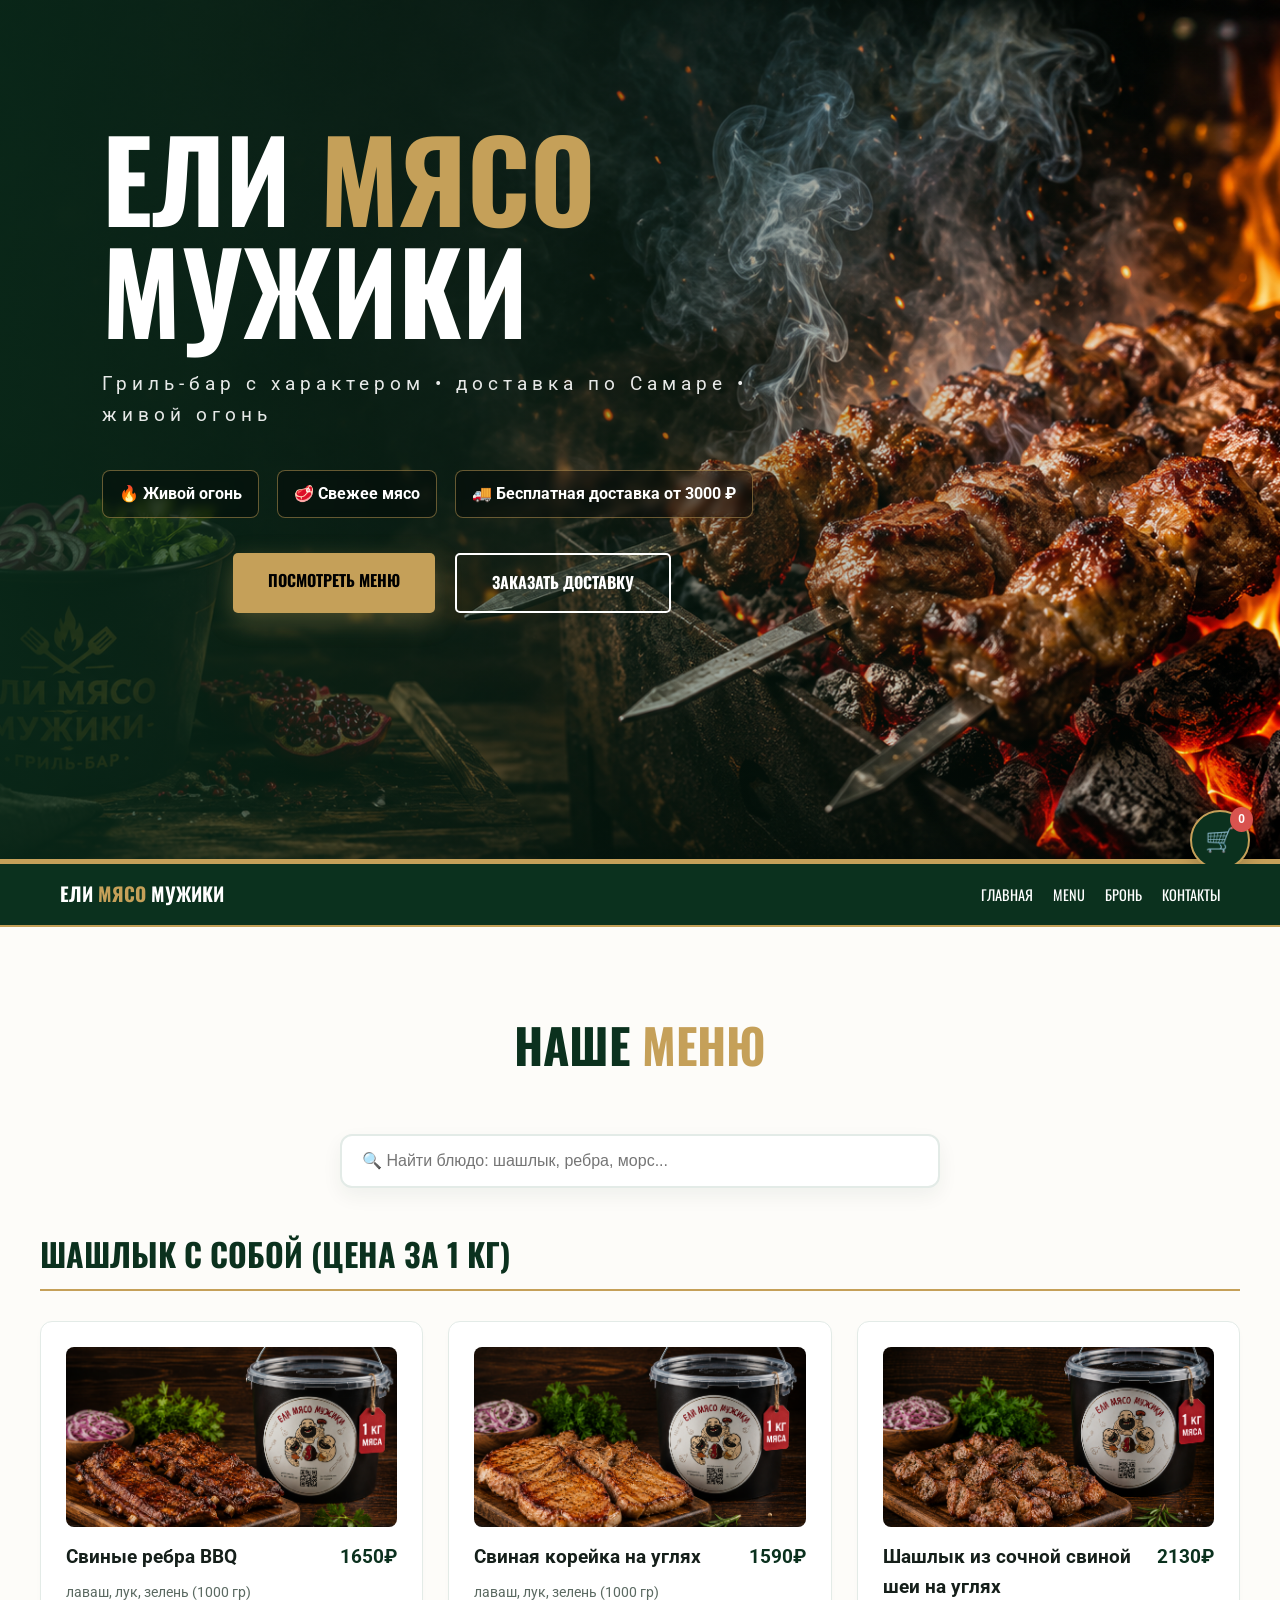
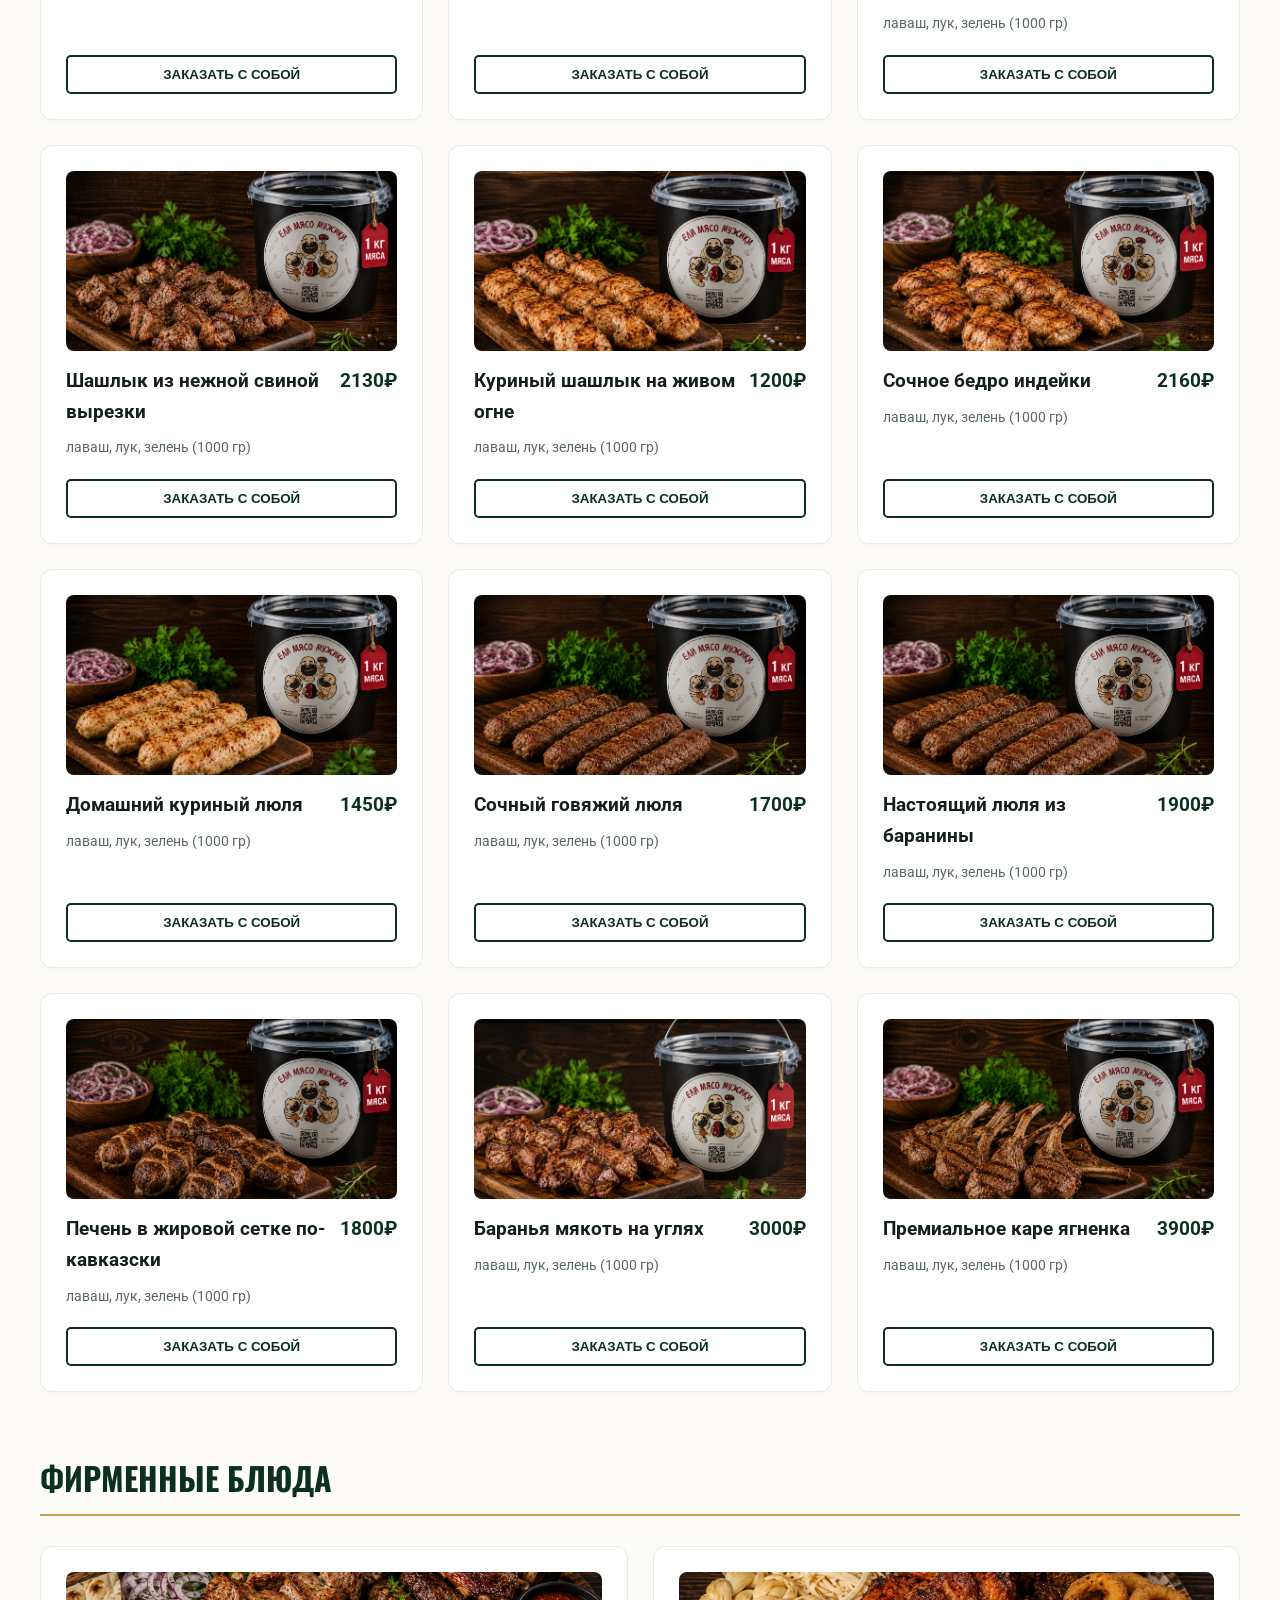
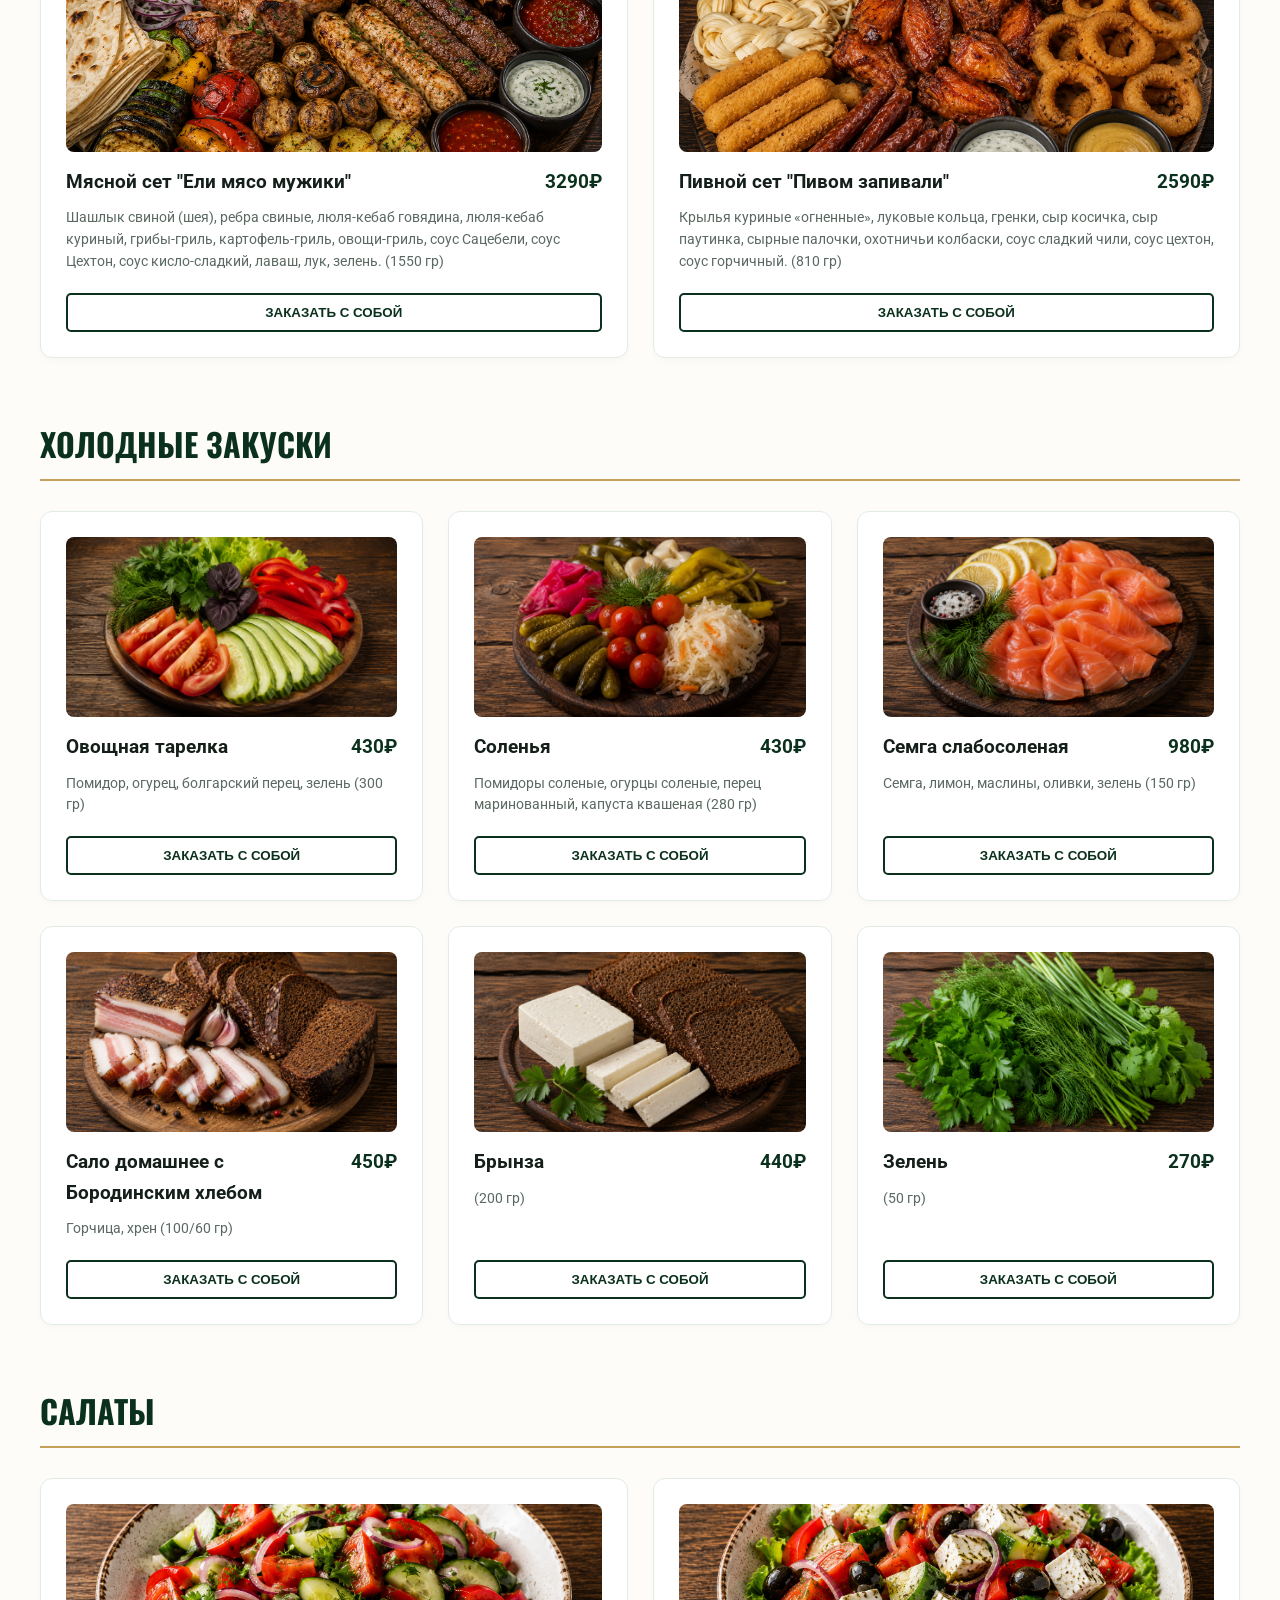
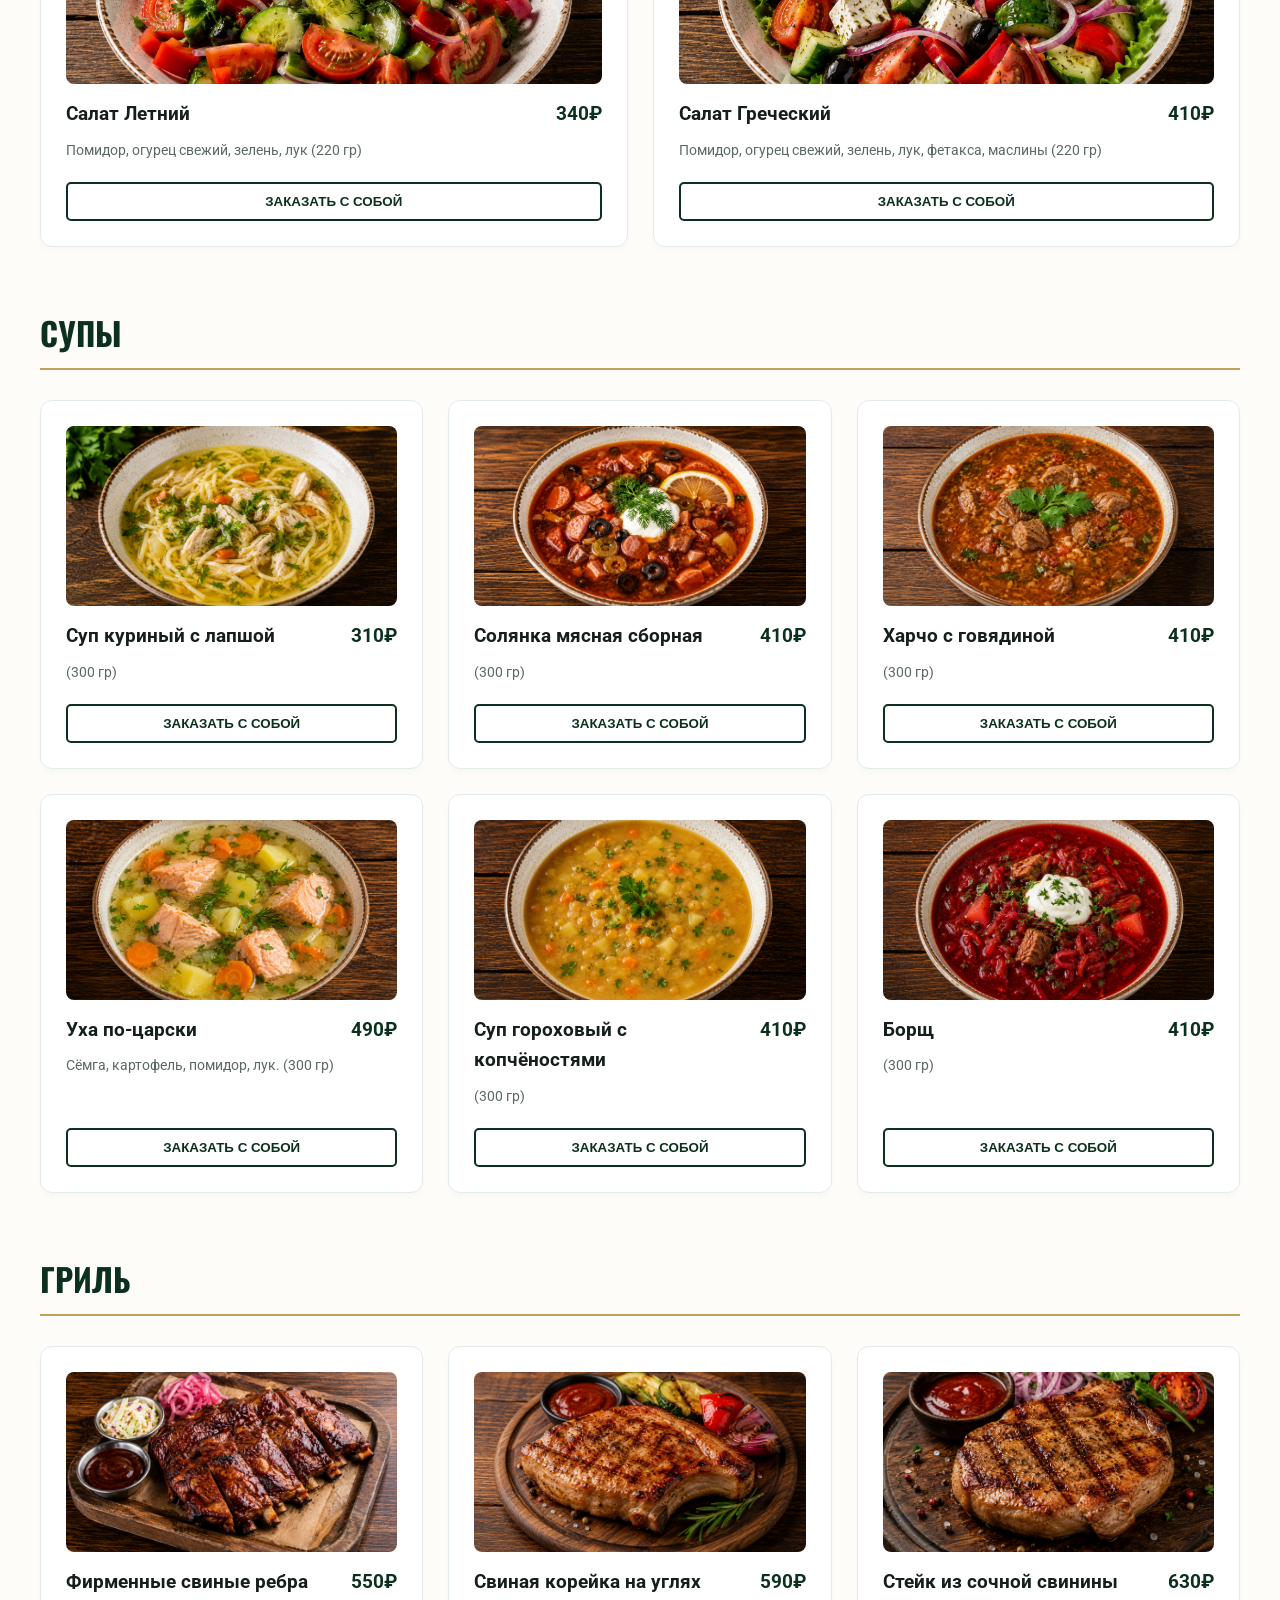
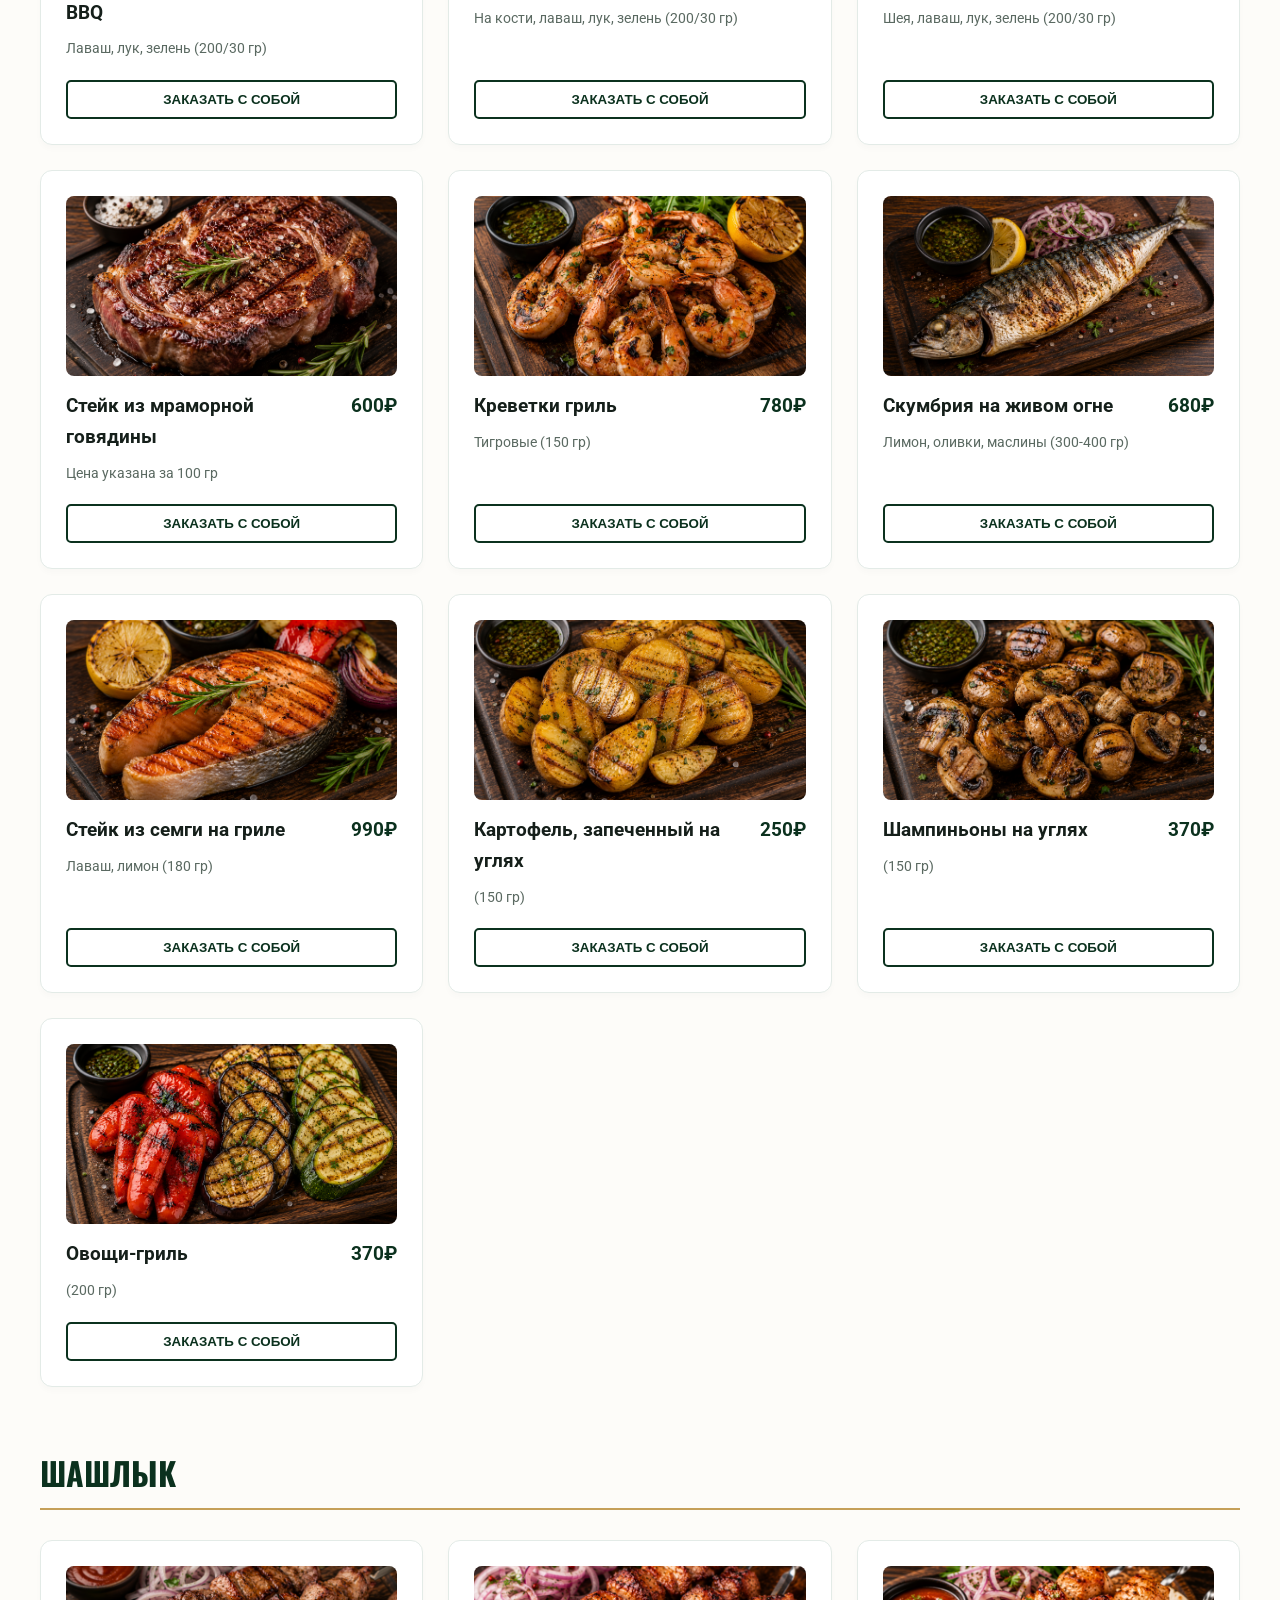
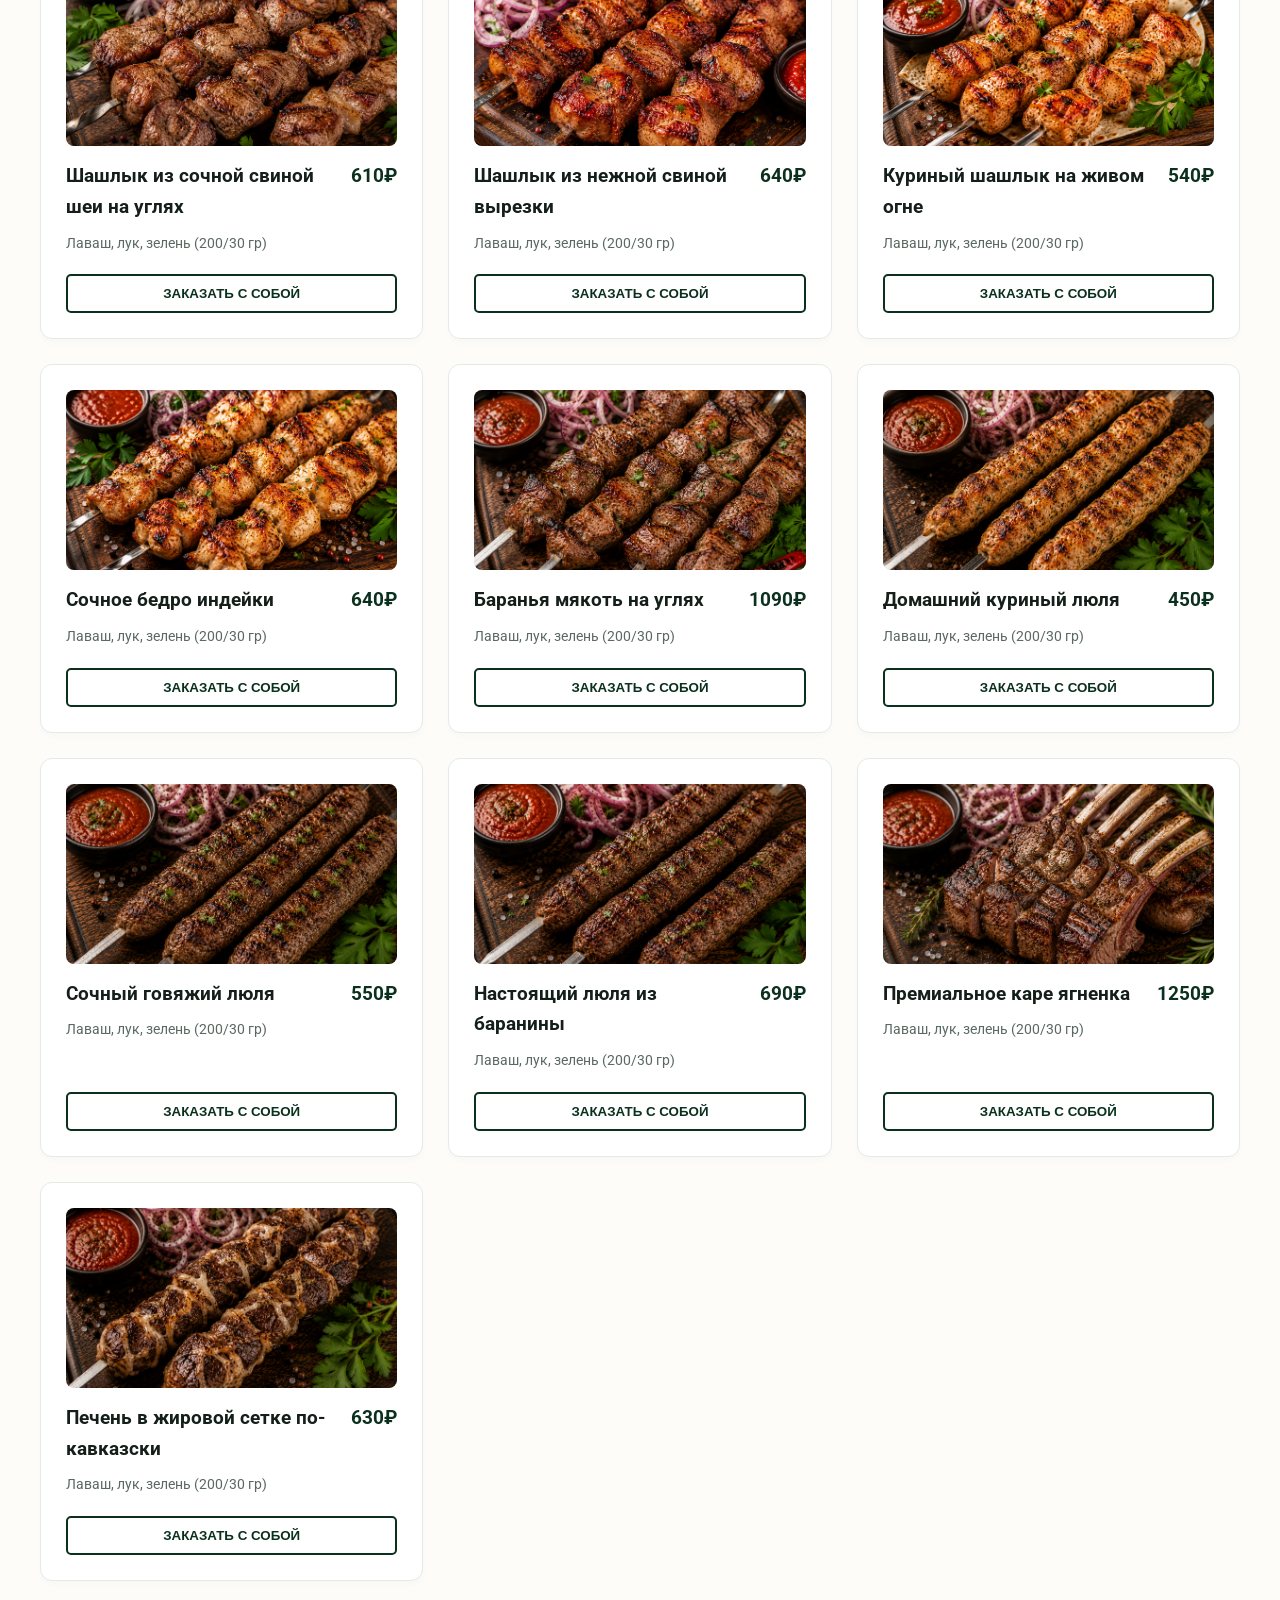
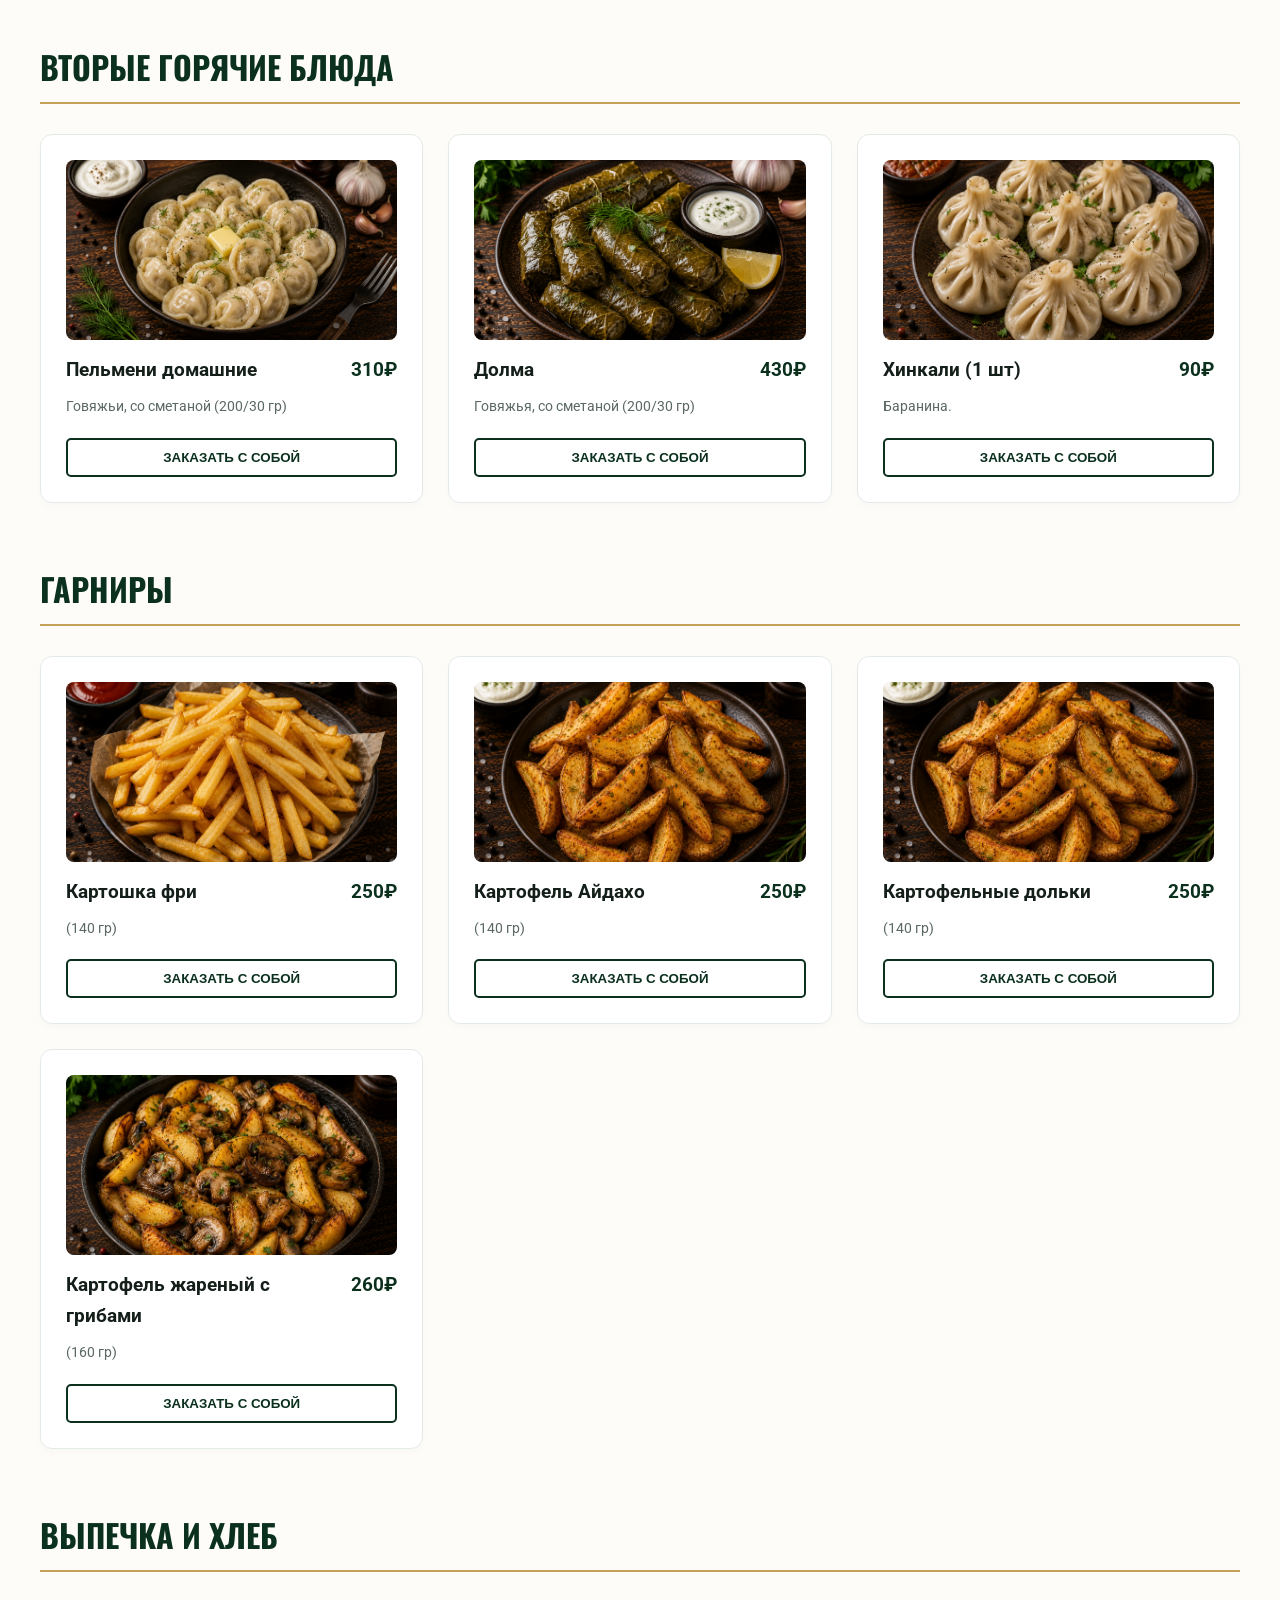
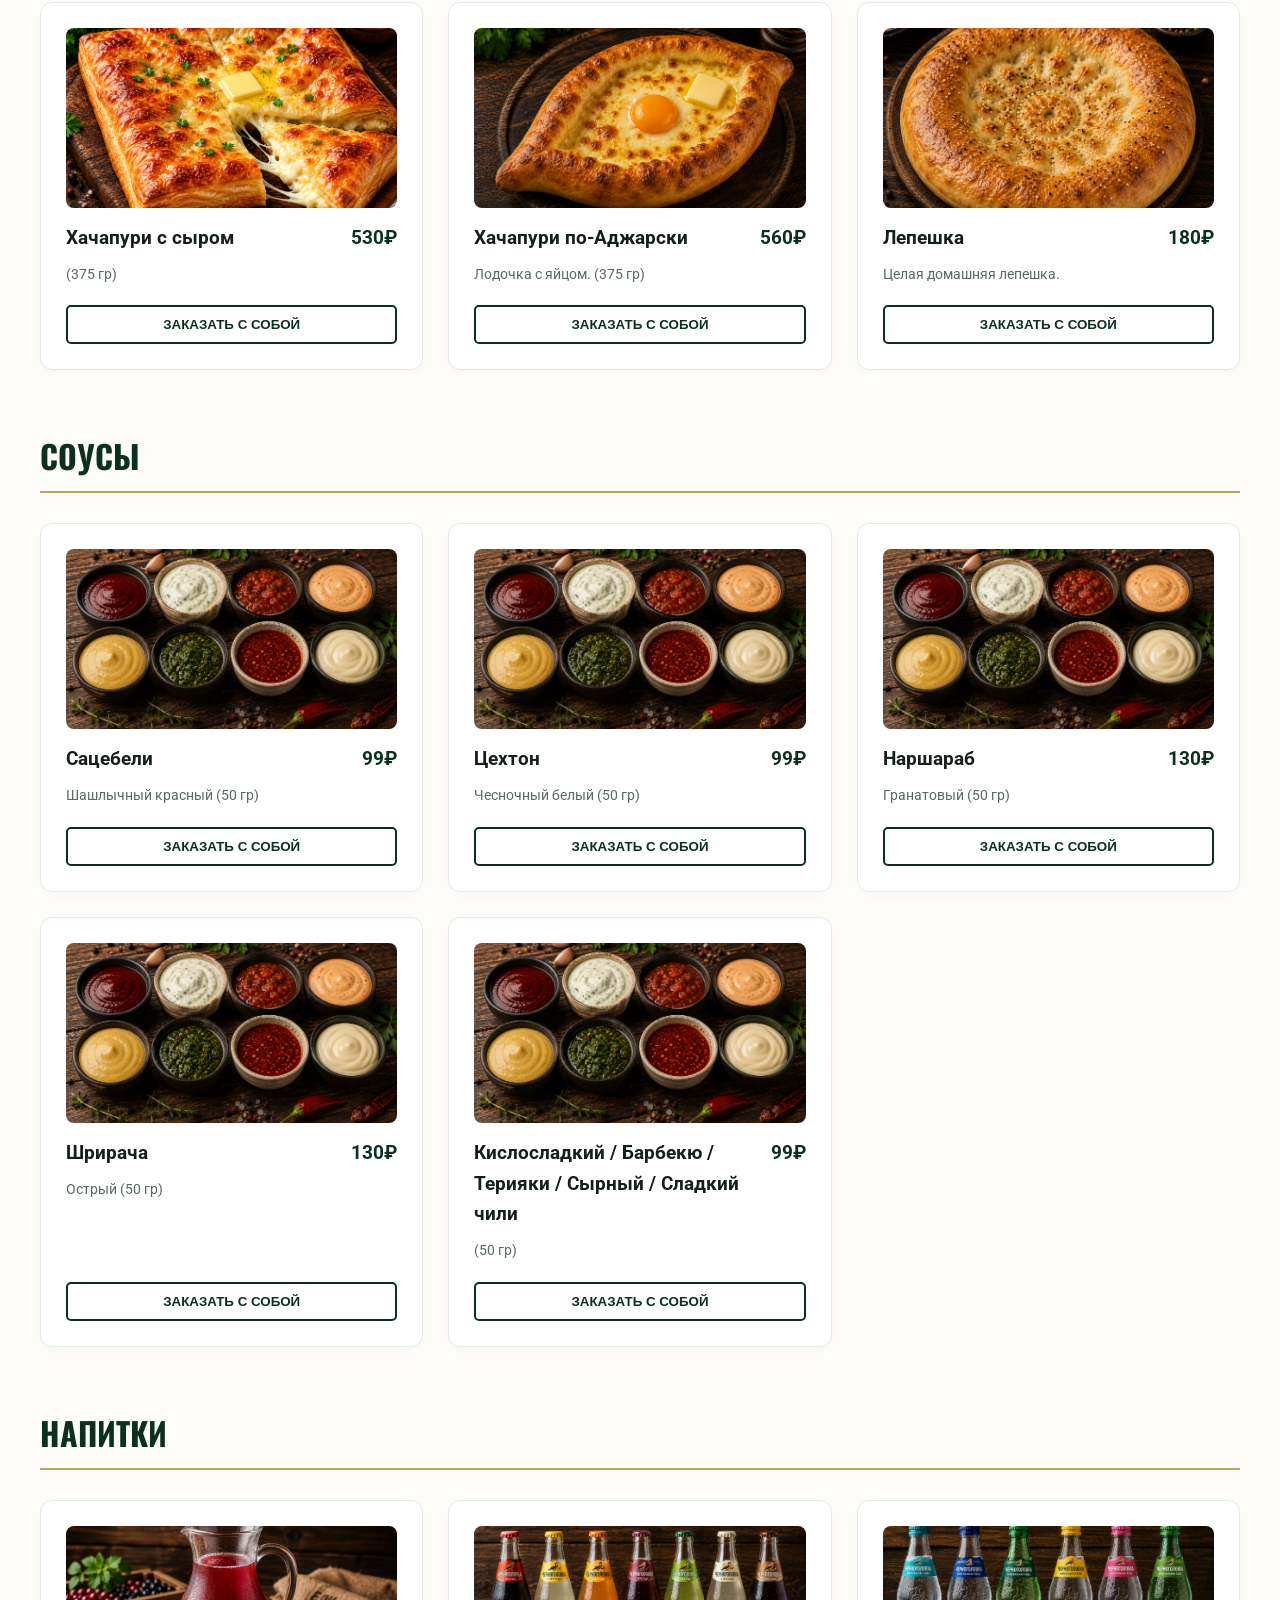
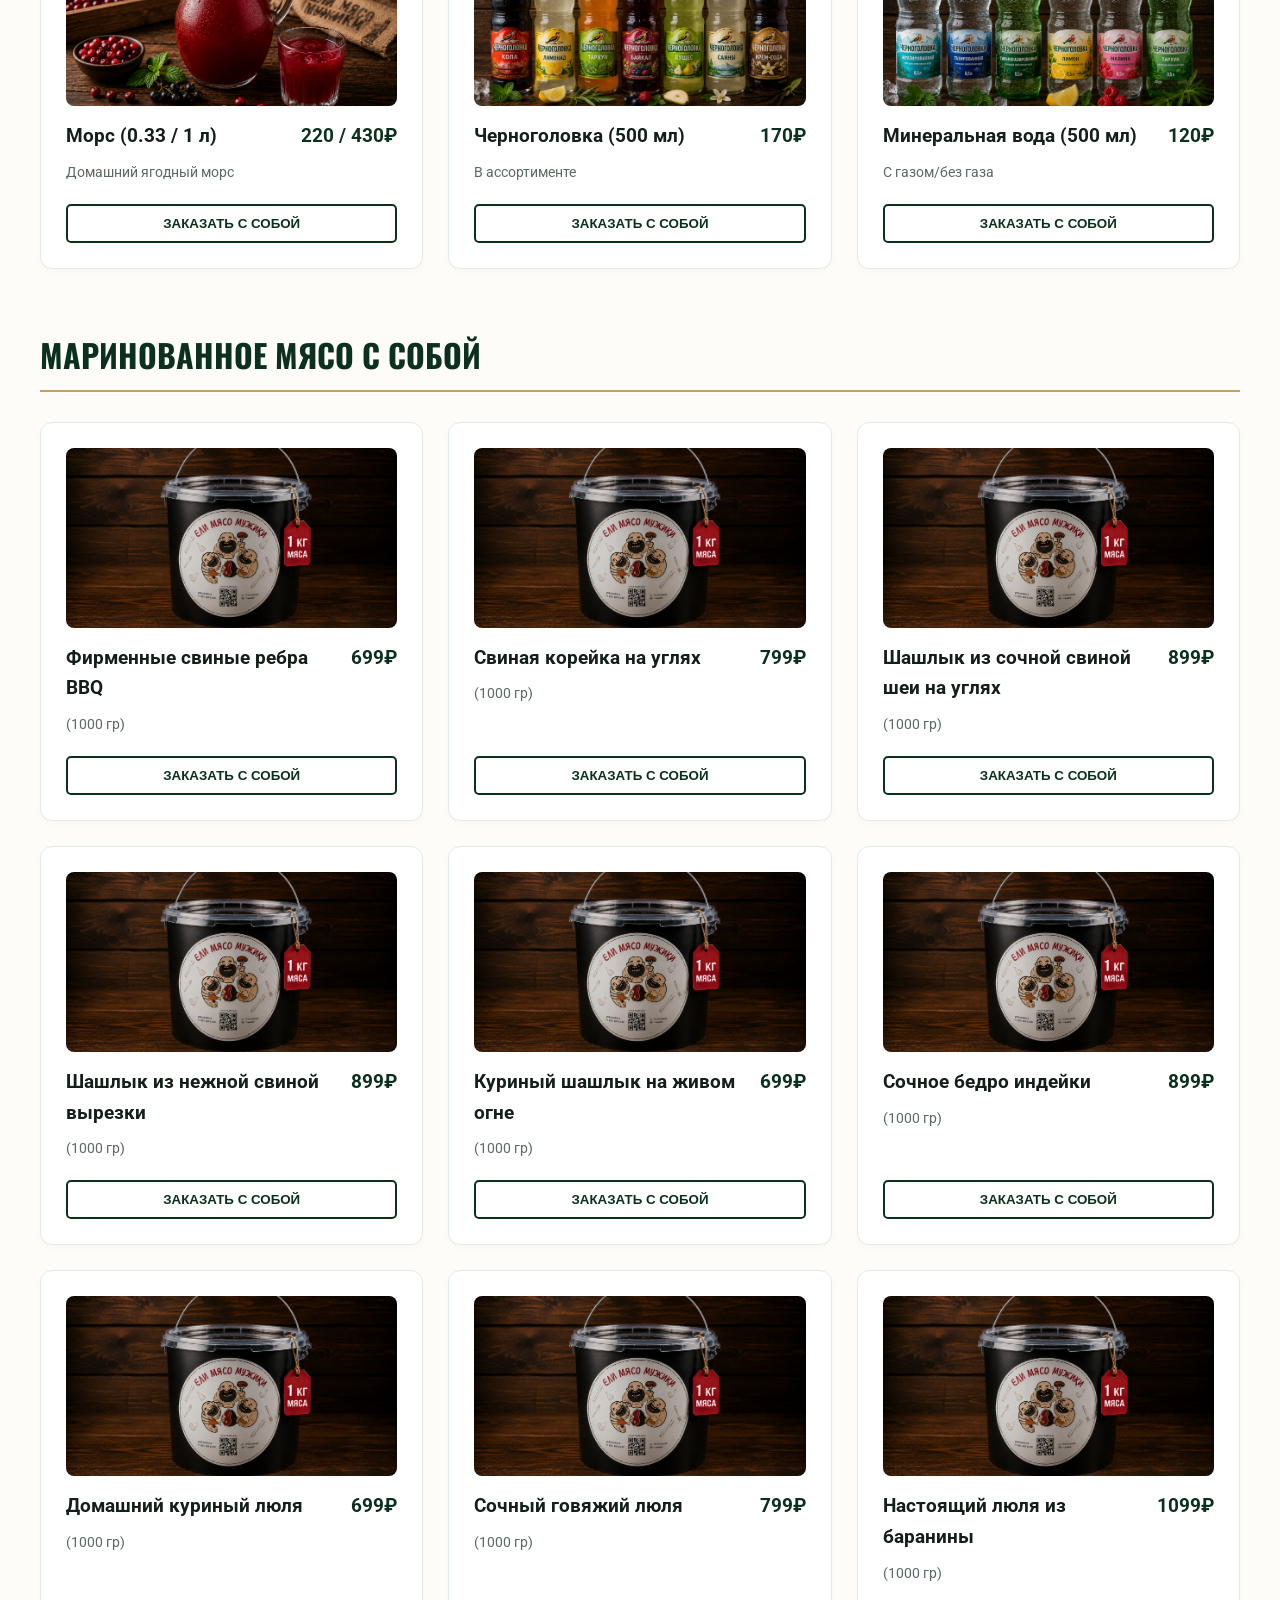
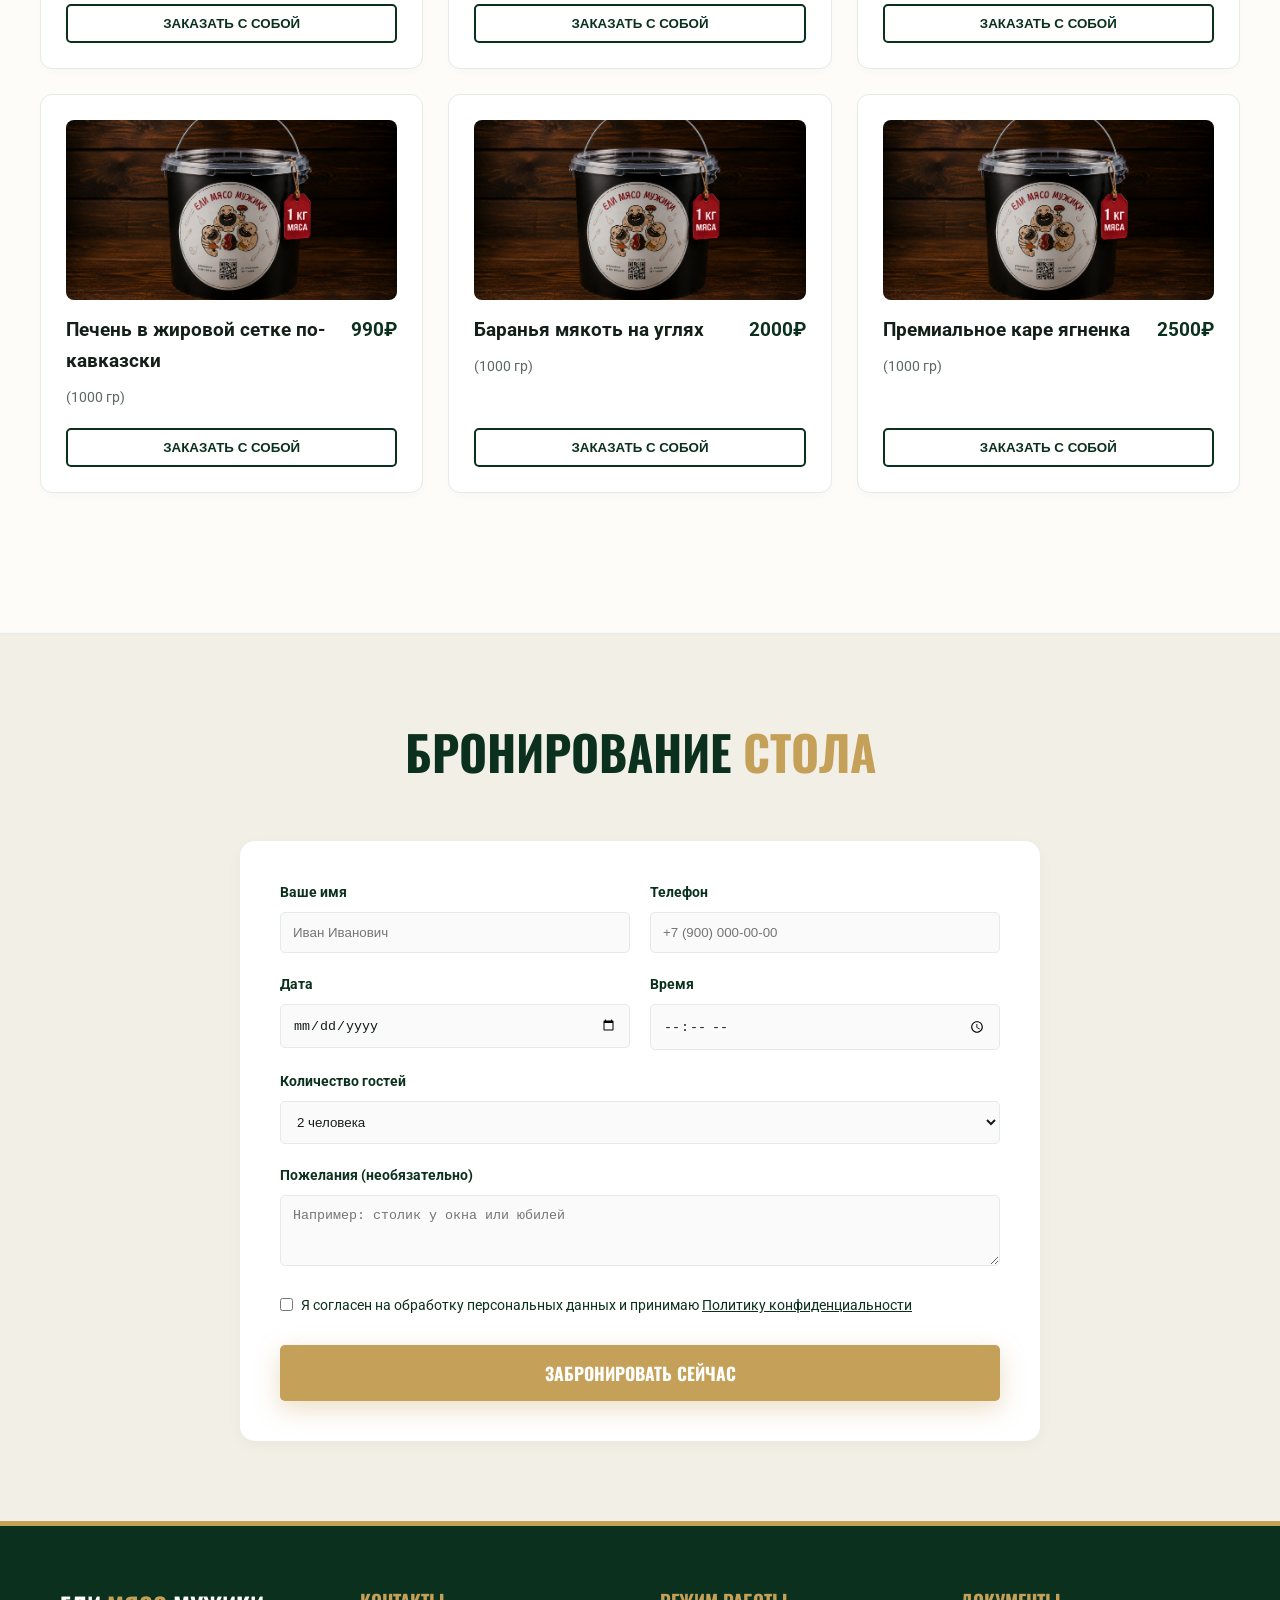
==== commit ac640fe7: "Update index.html" ====
--- a/index.html
+++ b/index.html
@@ -352,7 +352,8 @@
             background: white;
             width: 90%;
             max-width: 550px;
-            max-height: 85vh;
+            max-height: 88vh;
+            overflow-y: auto;
             border-radius: 12px;
             padding: 30px;
             display: flex;
@@ -376,8 +377,27 @@
     min-height: 82vh;
     padding: 90px 24px 60px;
     background-position: center right;
-}
-
+             }
+             .cart-window {
+    width: 94%;
+    max-height: 86vh;
+    overflow-y: auto;
+    padding: 22px 18px;
+    border-radius: 16px;
+}
+
+#checkout-submit-btn {
+    position: sticky;
+    bottom: 0;
+    z-index: 10;
+    margin-top: 15px;
+}
+
+#checkout-form input,
+#checkout-form textarea {
+    font-size: 16px;
+        }
+                  
 .logo-area h1 {
     font-size: clamp(3rem, 16vw, 5rem);
 }
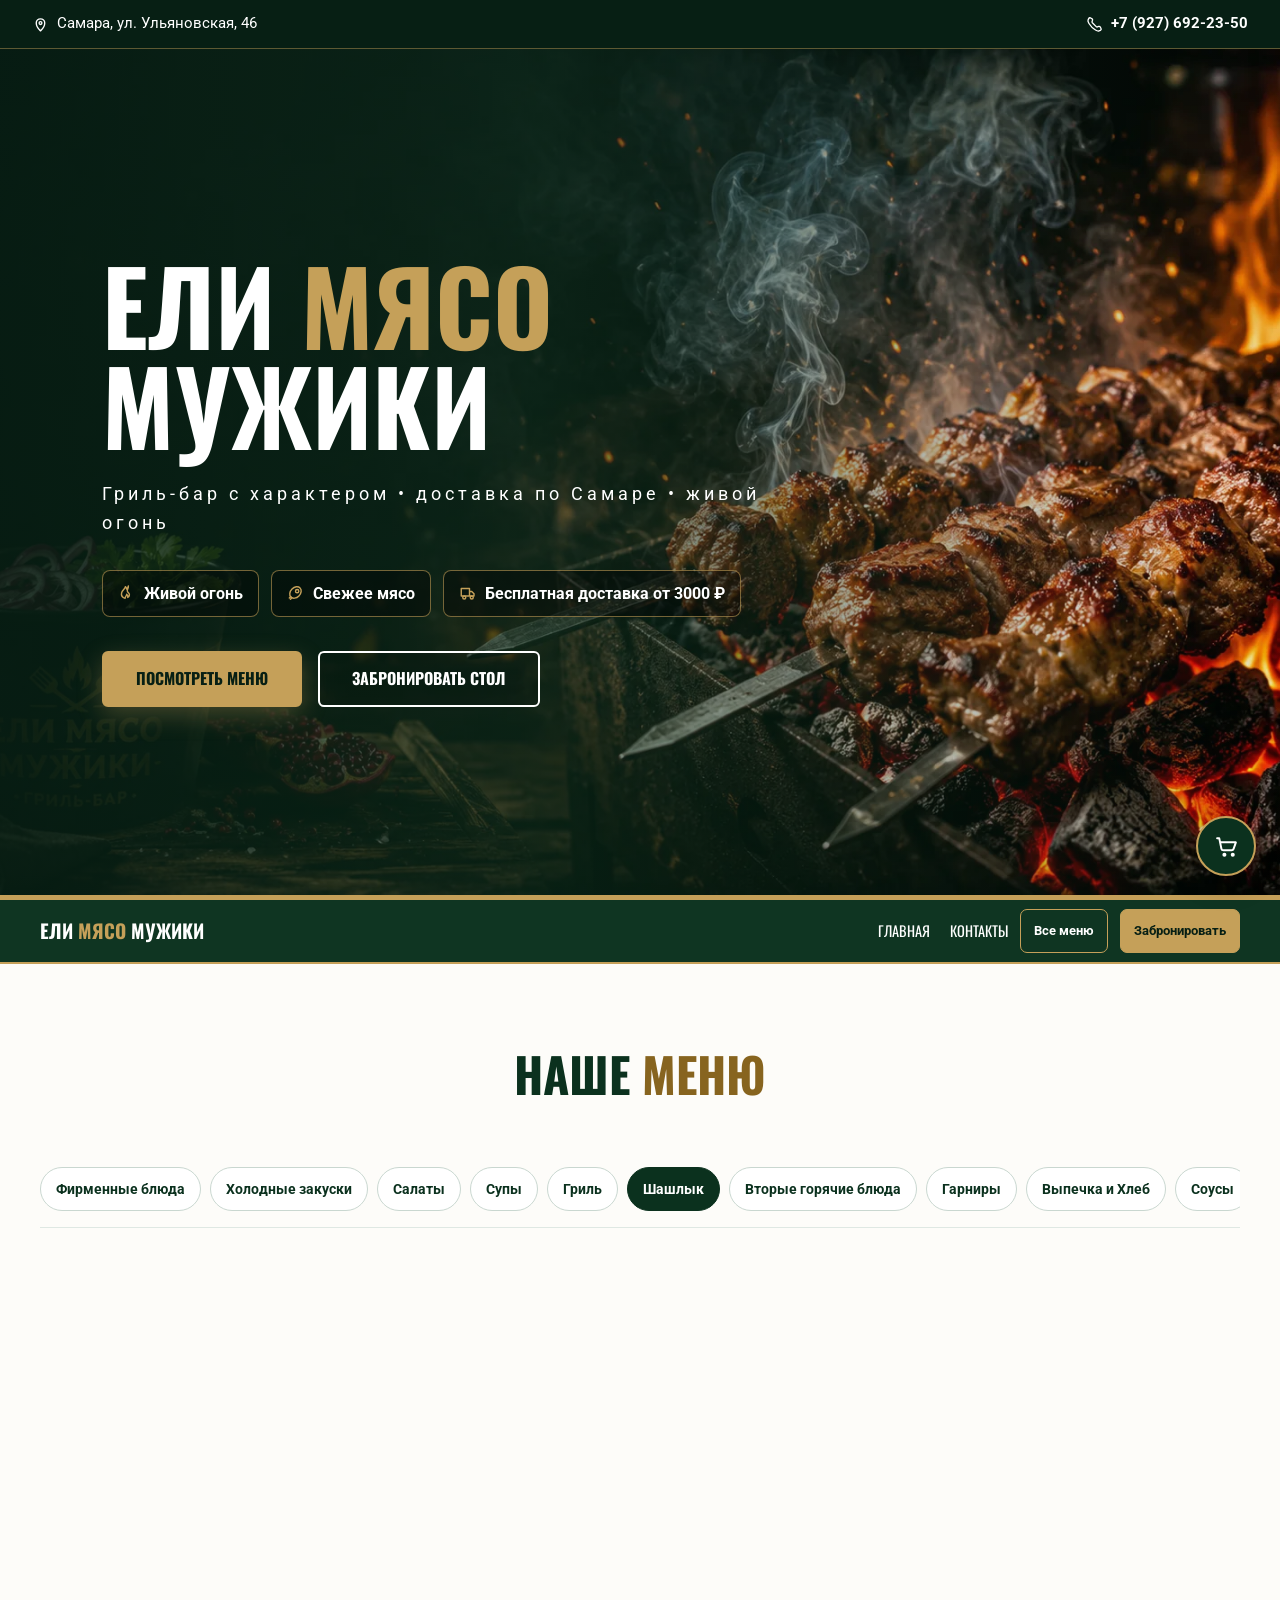
==== commit dabf188c: "Publish React website" ====
--- a/index.html
+++ b/index.html
@@ -1,1235 +1 @@
-<!DOCTYPE html>
-<html lang="ru">
-<head> 
-     <meta charset="UTF-8">
-<!-- Yandex.Metrika counter -->
-<script type="text/javascript">
-    (function(m,e,t,r,i,k,a){
-        m[i]=m[i]||function(){(m[i].a=m[i].a||[]).push(arguments)};
-        m[i].l=1*new Date();
-        for (var j = 0; j < document.scripts.length; j++) {if (document.scripts[j].src === r) { return; }}
-        k=e.createElement(t),a=e.getElementsByTagName(t)[0],k.async=1,k.src=r,a.parentNode.insertBefore(k,a)
-    })(window, document,'script','https://mc.yandex.ru/metrika/tag.js?id=109705454', 'ym');
-
-    ym(109705454, 'init', {ssr:true, webvisor:true, clickmap:true, referrer: document.referrer, url: location.href, accurateTrackBounce:true, trackLinks:true});
-</script>
-<noscript><div><img src="https://mc.yandex.ru/watch/109705454" style="position:absolute; left:-9999px;" alt="" /></div></noscript>
-<!-- /Yandex.Metrika counter -->
-
-
-
-
-    <link rel="shortcut icon" href="/favicon.ico" type="image/x-icon">
-    
-    <meta name="viewport" content="width=device-width, initial-scale=1.0">
-     <meta name="description" content="Гриль-бар «Ели Мясо Мужики» в Самаре. Шашлык, мясо на углях, доставка еды и бронирование столов.">
-    <title>Ели Мясо Мужики | Официальный сайт | Самара</title>
-    <link href="https://fonts.googleapis.com/css2?family=Oswald:wght@400;700&family=Roboto:wght@300;400;700&display=swap" rel="stylesheet">
-    <style>
-        :root {
-            --irish-green: #0b311e;  /* Глубокий пабный темно-зеленый */
-            --light-bg: #fdfcf9;     /* Светлый мягкий фон (цвет пергамента) */
-            --card-white: #ffffff;   /* Чистый белый для карточек */
-            --text-gold: #c5a059;    /* Твое фирменное золото */
-            --dark-text: #151f1a;    /* Очень темный зеленый/черный для текста */
-            --text-muted: #5a6961;   /* Приглушенный текст для описания блюд */
-            --border-color: #e3ebe7; /* Аккуратные светлые рамки */
-        }
-
-        * { margin: 0; padding: 0; box-sizing: border-box; }
-
-        html { scroll-behavior: smooth; }
-
-        body {
-            background-color: var(--light-bg);
-            color: var(--dark-text);
-            font-family: 'Roboto', sans-serif;
-            line-height: 1.6;
-            scroll-behavior: smooth;
-        }
-
-        h1, h2, h3 { font-family: 'Oswald', sans-serif; text-transform: uppercase; }
-
-        .container { max-width: 1200px; margin: 0 auto; padding: 0 20px; }
-
-        /* HEADER */
-      header {
-    min-height: 96vh;
-    position: relative;
-    overflow: hidden;
-    /*animation: heroBreath 18s ease-in-out infinite;*/
-    background:
-        linear-gradient(
-               90deg, 
-             rgba(11, 49, 30, 0.75) 0%, 
-             rgba(11, 49, 30, 0.45) 40%, 
-             rgba(11, 49, 30, 0) 100%
-        ),
-        url('/images/hero.webp') center/cover no-repeat;
-    display: flex;
-    flex-direction: column;
-    justify-content: flex-start;
-    align-items: flex-start;
-    text-align: left;
-    border-bottom: 5px solid var(--text-gold);
-    padding: 120px 8% 80px;
-}
-/*header::before {
-    content: "";
-    position: absolute;
-    inset: 0;
-    background:
-        radial-gradient(circle at 85% 82%, rgba(255, 75, 0, 0.45), transparent 20%),
-        radial-gradient(circle at 78% 78%, rgba(255, 140, 25, 0.35), transparent 18%),
-        radial-gradient(circle at 92% 70%, rgba(255, 35, 0, 0.28), transparent 22%),
-        radial-gradient(circle at 88% 30%, rgba(255, 120, 20, 0.35), transparent 28%);
-    animation: coalGlow 2.4s ease-in-out infinite;
-    pointer-events: none;
-    z-index: 1;
-}
-header::after {
-    content: "";
-    position: absolute;
-    inset: -10%;
-    background:
-        radial-gradient(circle at 62% 28%, rgba(255,255,255,0.28), transparent 16%),
-        radial-gradient(circle at 55% 42%, rgba(255,255,255,0.18), transparent 20%),
-        radial-gradient(circle at 72% 20%, rgba(255,255,255,0.16), transparent 18%);
-    animation: smokeMove 5s ease-in-out infinite;
-    pointer-events: none;
-    z-index: 2;
-    mix-blend-mode: screen;
-}*/
-
-.logo-area {
-    position: relative;
-    z-index: 3;
-}
-@keyframes fireGlow {
-    0%, 100% {
-        opacity: 0.45;
-    }
-    50% {
-        opacity: 0.8;
-    }
-}
-
-@keyframes smokeMove {
-    0% {
-        opacity: 0.25;
-        transform: translateY(15px) translateX(0);
-    }
-    50% {
-        opacity: 0.45;
-        transform: translateY(-15px) translateX(-20px);
-    }
-    100% {
-        opacity: 0.25;
-        transform: translateY(15px) translateX(0);
-    }
-}
-      
-         .logo-area{ 
-                   max-width:700px;
-}
-
-        .logo-area h1 { font-size: clamp(3.5rem, 11vw, 7rem); color: white; line-height: 1; margin-bottom: 25px; }
-        .logo-area span { color: var(--text-gold); }
-        .subtitle { font-size: 1.2rem; letter-spacing: 5px; margin: 20px 0 40px; color: white; opacity: 0.9; }
-
-         .hero-benefits {
-    display: flex;
-    gap: 18px;
-    flex-wrap: wrap;
-    margin:30px 0 35px;
-    color: white;
-    font-weight: bold;
-}
-
-.hero-benefits div {
-    background: rgba(0, 0, 0, 0.35);
-    border: 1px solid rgba(197, 160, 89, 0.5);
-    padding: 10px 16px;
-    border-radius: 8px;
-    backdrop-filter: blur(4px);
-}
-
-        .header-btns { display: flex; gap: 20px; flex-wrap: wrap; justify-content: center; }
-
-        .btn {
-            padding: 15px 35px;
-            text-decoration: none;
-            font-weight: bold;
-            text-transform: uppercase;
-            transition: 0.3s;
-            border-radius: 5px;
-            font-family: 'Oswald', sans-serif;
-            cursor: pointer;
-            display: inline-block;
-        }
-        .btn-red { background: var(--text-gold); color: #000; border: none; }
-        .btn-red:hover { background: #b08d4b; }
-        .btn-outline { border: 2px solid white; color: white; background: transparent; }
-        .btn:hover { transform: translateY(-3px); box-shadow: 0 8px 25px rgba(197,160,89,.35); }
-
-        /* STICKY NAV */
-        nav.main-nav {
-            position: sticky;
-            top: 0;
-            background: var(--irish-green);
-            padding: 15px 0;
-            z-index: 1000;
-            border-bottom: 2px solid var(--text-gold);
-        }
-        .nav-content { display: flex; justify-content: space-between; align-items: center; }
-        .nav-content div { color: white; }
-        .nav-links { display: flex; flex-wrap: wrap; justify-content: flex-end; }
-        .nav-links a { color: white; text-decoration: none; margin-left: 20px; font-size: 0.9rem; text-transform: uppercase; font-family: 'Oswald'; }
-        .nav-links a:hover { color: var(--text-gold); }
-
-        /* MENU SECTION */
-        .section { padding: 80px 0; }
-        .section-title { text-align: center; font-size: 3rem; margin-bottom: 50px; color: var(--irish-green); }
-        .section-title span { color: var(--text-gold); }
-
-        .category-block { margin-bottom: 60px; }
-        .category-name {
-            font-size: 2rem;
-            color: var(--irish-green);
-            margin-bottom: 30px;
-            border-bottom: 2px solid var(--text-gold);
-            padding-bottom: 10px;
-        }
-          .menu-search-wrap {
-    max-width: 600px;
-    margin: 0 auto 40px;
-}
-
-#menu-search {
-    width: 100%;
-    padding: 16px 20px;
-    border: 2px solid var(--border-color);
-    border-radius: 12px;
-    font-size: 1rem;
-    background: #fff;
-    color: var(--dark-text);
-    box-shadow: 0 8px 20px rgba(11, 49, 30, 0.06);
-}
-
-#menu-search:focus {
-    border-color: var(--text-gold);
-    box-shadow: 0 8px 25px rgba(197, 160, 89, 0.18);
-}
-         .menu-empty {
-    text-align: center;
-    padding: 40px 20px;
-    color: var(--text-muted);
-    font-size: 1.1rem;
-}
-        .menu-grid {
-            display: grid;
-            grid-template-columns: repeat(auto-fit, minmax(300px, 1fr));
-            gap: 25px;
-        }
-
-        .menu-card {
-            background: var(--card-white);
-            padding: 25px;
-            border-radius: 12px;
-            border: 1px solid var(--border-color);
-            transition: 0.3s;
-            display: flex;
-            flex-direction: column;
-            box-shadow: 0 4px 6px rgba(0,0,0,0.02);
-        }
-        .menu-card:hover {
-         border-color: var(--text-gold);
-         background: #fffdf7;
-         transform: translateY(-6px);
-         box-shadow: 0 14px 30px rgba(11, 49, 30, 0.12);
-          }
-
-        .card-header { display: flex; justify-content: space-between; align-items: flex-start; margin-bottom: 10px; }
-        .item-name { font-weight: bold; font-size: 1.2rem; color: var(--dark-text); padding-right: 10px; }
-        .item-price { color: var(--irish-green); font-weight: bold; font-size: 1.2rem; white-space: nowrap; }
-        .item-desc { font-size: 0.85rem; color: var(--text-muted); margin-bottom: 20px; flex-grow: 1; }
-        .item-img { width: 100%; height: 180px; object-fit: cover; border-radius: 8px; margin-bottom: 15px; background: #eee; display: none; }
-        .item-img.active { display: block; }
-         .menu-card:hover .item-img { transform: scale(1.04);}
-
-        .btn-add {
-            background: transparent;
-            border: 2px solid var(--irish-green);
-            color: var(--irish-green);
-            width: 100%;
-            padding: 10px;
-            font-weight: bold;
-            cursor: pointer;
-            text-transform: uppercase;
-            border-radius: 5px;
-            transition: 0.2s;
-        }
-        .btn-add:hover { background: var(--irish-green); color: white; }
-
-        /* BOOKING FORM */
-        #booking { background: #f2efe7; border-top: 1px solid var(--border-color); }
-        .booking-container {
-            max-width: 800px;
-            margin: 0 auto;
-            background: var(--card-white);
-            padding: 40px;
-            border-radius: 15px;
-            box-shadow: 0 4px 15px rgba(0,0,0,0.04);
-        }
-        .form-grid { display: grid; grid-template-columns: 1fr 1fr; gap: 20px; }
-        .full { grid-column: span 2; }
-        label { display: block; margin-bottom: 8px; font-size: 0.9rem; color: var(--irish-green); font-weight: bold; }
-        input, select, textarea {
-            width: 100%;
-            padding: 12px;
-            background: #fafafa;
-            border: 1px solid var(--border-color);
-            color: var(--dark-text);
-            border-radius: 5px;
-        }
-        input:focus, select:focus, textarea:focus { outline: none; border-color: var(--irish-green); }
-        .booking-container .btn-red { color: white; width: 100%; font-size: 1.1rem; }
-        .booking-container .btn-red:hover { background: #b08d4b; }
-
-        /* FOOTER */
-        footer { background: var(--irish-green); padding: 60px 0; border-top: 5px solid var(--text-gold); }
-        .footer-content { display: grid; grid-template-columns: repeat(auto-fit, minmax(250px, 1fr)); gap: 40px; }
-        .footer-logo h2 { color: white; margin-bottom: 15px; }
-        .footer-logo span { color: var(--text-gold); }
-        .footer-logo p { color: #e3ebe7; }
-        .footer-info h3 { color: var(--text-gold); margin-bottom: 15px; }
-        .footer-info p { margin-bottom: 10px; color: #e3ebe7; }
-
-        /* CART FLOATING BUTTON & BADGE */
-        .cart-btn {
-            position: fixed;
-            bottom: 30px;
-            right: 30px;
-            background: var(--irish-green);
-            border: 2px solid var(--text-gold);
-            width: 60px;
-            height: 60px;
-            border-radius: 50%;
-            display: flex;
-            align-items: center;
-            justify-content: center;
-            box-shadow: 0 5px 20px rgba(0,0,0,0.2);
-            cursor: pointer;
-            z-index: 100;
-            transition: 0.3s;
-        }
-        .cart-btn:hover { background: var(--text-gold); transform: scale(1.05); }
-        .cart-count {
-            position: absolute;
-            top: -5px;
-            right: -5px;
-            background: #d9534f;
-            color: white;
-            border-radius: 50%;
-            padding: 3px 8px;
-            font-size: 12px;
-            font-weight: bold;
-            font-family: sans-serif;
-        }
-
-        /* CART MODAL WINDOW */
-        .cart-modal {
-            position: fixed;
-            top: 0; left: 0; width: 100%; height: 100%;
-            background: rgba(0,0,0,0.6);
-            z-index: 2000;
-            display: none;
-            justify-content: center;
-            align-items: center;
-        }
-        .cart-modal.active { display: flex; }
-        .cart-window {
-            background: white;
-            width: 90%;
-            max-width: 550px;
-            max-height: 88vh;
-            overflow-y: auto;
-            border-radius: 12px;
-            padding: 30px;
-            display: flex;
-            flex-direction: column;
-            box-shadow: 0 10px 30px rgba(0,0,0,0.3);
-        }
-        .cart-header-modal { display: flex; justify-content: space-between; align-items: center; margin-bottom: 20px; border-bottom: 2px solid var(--border-color); padding-bottom: 10px; }
-        .cart-close { font-size: 28px; cursor: pointer; color: var(--text-muted); }
-        .cart-close:hover { color: black; }
-        .cart-items-list { overflow-y: auto; flex-grow: 1; margin-bottom: 20px; padding-right: 5px; }
-        .cart-item { display: flex; justify-content: space-between; align-items: center; padding: 12px 0; border-bottom: 1px solid var(--border-color); }
-        .cart-item-info { flex-grow: 1; padding-right: 15px; }
-        .cart-item-title { font-weight: bold; font-size: 1rem; }
-        .cart-item-controls { display: flex; align-items: center; gap: 10px; }
-        .cart-qty-btn { background: #eee; border: none; width: 25px; height: 25px; cursor: pointer; font-weight: bold; border-radius: 4px; }
-        .cart-qty-btn:hover { background: var(--text-gold); }
-        .cart-total-price { font-size: 1.3rem; font-family: 'Oswald'; text-align: right; margin-bottom: 20px; font-weight: bold; }
-        
-        @media (max-width: 768px) {
-             header {
-    min-height: 82vh;
-    padding: 90px 24px 60px;
-    background-position: center right;
-             }
-             .cart-window {
-    width: 94%;
-    max-height: 86vh;
-    overflow-y: auto;
-    padding: 22px 18px;
-    border-radius: 16px;
-}
-
-#checkout-submit-btn {
-    position: sticky;
-    bottom: 0;
-    z-index: 10;
-    margin-top: 15px;
-}
-
-#checkout-form input,
-#checkout-form textarea {
-    font-size: 16px;
-        }
-                  
-.logo-area h1 {
-    font-size: clamp(3rem, 16vw, 5rem);
-}
-
-.hero-benefits div {
-    font-size: 0.85rem;
-}
-            .form-grid { grid-template-columns: 1fr; }
-            .full { grid-column: span 1; }
-            .nav-links { display: none; }
-         .logo-area {
-    animation: heroTextShow 1s ease forwards;
-}
-
-@keyframes heroTextShow {
-    from {
-        opacity: 0;
-        transform: translateY(25px);
-    }
-    to {
-        opacity: 1;
-        transform: translateY(0);
-    }
-}
-
-.btn-red {
-    box-shadow: 0 8px 25px rgba(197, 160, 89, 0.35);
-}
-    
-        }
-        /* HERO ANIMATION FIX */
-
-
-        .logo-area {
-            max-width: 700px;
-            animation: heroTextShow 1s ease forwards;
-        }
-
-@keyframes coalGlow {
-    0%, 100% {
-        opacity: 0.45;
-        transform: scale(1);
-        filter: brightness(1);
-    }
-    50% {
-        opacity: 0.95;
-        transform: scale(1.03);
-        filter: brightness(1.25);
-    }
-}
-
-        .btn-red {
-            box-shadow: 0 8px 25px rgba(197, 160, 89, 0.35);
-        }
-.toast {
-    position: fixed;
-    left: 50%;
-    bottom: 110px;
-    transform: translateX(-50%) translateY(20px);
-    background: var(--irish-green);
-    color: white;
-    padding: 14px 22px;
-    border-radius: 10px;
-    border: 1px solid var(--text-gold);
-    box-shadow: 0 10px 30px rgba(0,0,0,0.25);
-    opacity: 0;
-    pointer-events: none;
-    z-index: 3000;
-    transition: 0.3s ease;
-    font-weight: bold;
-}
-
-.toast.show {
-    opacity: 1;
-    transform: translateX(-50%) translateY(0);
-}
-
-.cart-btn.bump {
-    animation: cartBump 0.45s ease;
-}
-
-@keyframes cartBump {
-    0% { transform: scale(1); }
-    40% { transform: scale(1.15); }
-    100% { transform: scale(1); }
-}
-  .delivery-progress {
-    background: #e3ebe7;
-    color: var(--irish-green);
-    padding: 12px;
-    border-radius: 8px;
-    text-align: center;
-    font-size: 0.95rem;
-    font-weight: bold;
-    margin-bottom: 15px;
-    border: 1px solid rgba(197, 160, 89, 0.35);
-}
-.embers {
-    position: absolute;
-    inset: 0;
-    overflow: hidden;
-    pointer-events: none;
-    z-index: 2;
-}
-
-.embers span {
-    position: absolute;
-    bottom: 12%;
-    width: 4px;
-    height: 4px;
-    background: #ff8a1f;
-    border-radius: 50%;
-    box-shadow: 0 0 12px #ff7a00;
-    animation: emberFly 5s linear infinite;
-    opacity: 0;
-}
-
-.embers span:nth-child(1) { left: 58%; animation-delay: 0s; }
-.embers span:nth-child(2) { left: 63%; animation-delay: .7s; }
-.embers span:nth-child(3) { left: 68%; animation-delay: 1.4s; }
-.embers span:nth-child(4) { left: 73%; animation-delay: 2.1s; }
-.embers span:nth-child(5) { left: 78%; animation-delay: 2.8s; }
-.embers span:nth-child(6) { left: 83%; animation-delay: 3.5s; }
-.embers span:nth-child(7) { left: 88%; animation-delay: 4.2s; }
-.embers span:nth-child(8) { left: 70%; animation-delay: 1s; }
-.embers span:nth-child(9) { left: 80%; animation-delay: 2s; }
-.embers span:nth-child(10) { left: 90%; animation-delay: 3s; }
-
-@keyframes emberFly {
-    0% {
-        transform: translateY(0) translateX(0) scale(0.7);
-        opacity: 0;
-    }
-    15% {
-        opacity: 1;
-    }
-    100% {
-        transform: translateY(-420px) translateX(-80px) scale(1.4);
-        opacity: 0;
-    }
-} 
- @keyframes heroBreath {
-    0%, 100% {
-        background-size: 100%;
-    }
-    50% {
-        background-size: 104%;
-    }
-}
-.btn-add.adding {
-    animation: addButtonPulse 0.45s ease;
-    background: var(--text-gold);
-    color: #000;
-    border-color: var(--text-gold);
-}
-
-@keyframes addButtonPulse {
-    0% {
-        transform: scale(1);
-    }
-    40% {
-        transform: scale(0.96);
-    }
-    100% {
-        transform: scale(1);
-    }
-}
-         
-</style>
-</head>
-<body>
-
-<header id="home">
-     <div class="embers">
-    <span></span><span></span><span></span><span></span><span></span>
-    <span></span><span></span><span></span><span></span><span></span>
-</div>
-    <div class="logo-area">
-        <h1>ЕЛИ <span>МЯСО</span> МУЖИКИ</h1>
-        <p class="subtitle">Гриль-бар с характером • доставка по Самаре • живой огонь</p>
-
-        <div class="hero-benefits">
-            <div>🔥 Живой огонь</div>
-            <div>🥩 Свежее мясо</div>
-            <div>🚚 Бесплатная доставка от 3000 ₽</div>
-        </div>
-
-        <div class="header-btns">
-            <a href="#menu" class="btn btn-red">Посмотреть меню</a>
-            <a href="#menu" class="btn btn-outline">Заказать доставку</a>
-        </div>
-    </div>
-</header>
-
-    <nav class="main-nav">
-        <div class="container nav-content">
-            <div style="font-family: 'Oswald'; font-weight: bold; font-size: 1.2rem;">ЕЛИ <span style="color:var(--text-gold)">МЯСО</span> МУЖИКИ</div>
-            <div class="nav-links">
-                <a href="#home">Главная</a>
-                <a href="#menu">Menu</a>
-                <a href="#booking">Бронь</a>
-                <a href="#contacts">Контакты</a>
-            </div>
-        </div>
-    </nav>
-
-    <section id="menu" class="section container">
-        <h2 class="section-title">Наше <span>Меню</span></h2>
-         <div class="menu-search-wrap">
-    <input
-        type="text"
-        id="menu-search"
-        placeholder="🔍 Найти блюдо: шашлык, ребра, морс..."
-        autocomplete="off"
-    >
-</div>
-        <div id="menu-container">
-            </div>
-    </section>
-
-    <section id="booking" class="section">
-        <div class="container">
-            <h2 class="section-title">Бронирование <span>стола</span></h2>
-            <div class="booking-container">
-                <form class="form-grid" id="booking-form">
-                    <div>
-                        <label>Ваше имя</label>
-                        <input type="text" name="Имя" placeholder="Иван Иванович" required>
-                    </div>
-                    <div>
-                        <label>Телефон</label>
-                        <input type="tel" name="Телефон" placeholder="+7 (900) 000-00-00" required>
-                    </div>
-                    <div>
-                        <label>Дата</label>
-                        <input type="date" name="Дата" required>
-                    </div>
-                    <div>
-                        <label>Время</label>
-                        <input type="time" name="Время" required>
-                    </div>
-                    <div class="full">
-                        <label>Количество гостей</label>
-                        <select name="Гостей">
-                            <option>2 человека</option>
-                            <option>3-4 человека</option>
-                            <option>5-6 человек</option>
-                            <option>Большая компания (10+)</option>
-                        </select>
-                    </div>
-                    <div class="full">
-                        <label>Пожелания (необязательно)</label>
-                        <textarea name="Комментарий" rows="3" placeholder="Например: столик у окна или юбилей"></textarea>
-                    </div>
-
-<div class="full" style="font-size: 13px; color: #5a6961;">
-    <label style="display: flex; gap: 8px; align-items: flex-start; font-weight: normal;">
-        <input type="checkbox" required style="width: auto; margin-top: 4px;">
-        <span>
-            Я согласен на обработку персональных данных и принимаю
-            <a href="/privacy.html" target="_blank" style="color: #0b311e; text-decoration: underline;">
-                Политику конфиденциальности
-            </a>
-        </span>
-    </label>
-</div>
-
-<button type="submit" class="btn btn-red full" id="booking-submit-btn">Забронировать сейчас</button>
-                </form>
-            </div>
-        </div>
-    </section>
-
-    <footer id="contacts">
-        <div class="container footer-content">
-            <div class="footer-logo">
-                <h2>ЕЛИ <span>МЯСО</span> МУЖИКИ</h2>
-                <p>Гриль-бар для настоящих ценителей мяса и огня.</p>
-            </div>
-            <div class="footer-info">
-                <h3>Контакты</h3>
-                <p>📍 г. Самара, ул. Ульяновская, 46</p>
-                <p>📞 +7 (927) 692-23-50</p>
-                <p>✉️ <a href="mailto:yelimyaso@mail.ru" style="color: #fff; text-decoration: underline;">yelimyaso@mail.ru</a></p>
-            </div>
-            <div class="footer-info">
-                <h3>Режим работы</h3>
-                <p>Вс - Чт: 12:00 — 22:00</p>
-                <p>Пт - Сб: 12:00 — 00:00</p>
-            </div>
-             <div class="footer-info">
-    <h3>Документы</h3>
-    <p>
-        <a href="/privacy.html" style="color: #fff; text-decoration: underline;">
-            Политика обработки персональных данных
-        </a>
-    </p>
-        </div>
-       <div style="grid-column: 1 / -1; text-align: center; margin-top: 40px; color: #81968d; border-top: 1px solid #14402a; padding-top: 20px;">
-              &copy; 2026 Гриль-бар "Ели Мясо Мужики". Все права защищены.
-</div>
-    </footer>
-     <div id="toast" class="toast">✅ Добавлено в корзину</div>
-    <div class="cart-btn" onclick="toggleCartModal(true)">
-        <span style="font-size: 24px;">🛒</span>
-        <div class="cart-count" id="cart-count">0</div>
-    </div>
-
-    <div class="cart-modal" id="cart-modal" onclick="if(event.target === this) toggleCartModal(false)">
-        <div class="cart-window">
-            <div class="cart-header-modal">
-                <h3 style="font-family: 'Oswald'; font-size: 1.5rem;">Ваш заказ</h3>
-                <span class="cart-close" onclick="toggleCartModal(false)">&times;</span>
-            </div>
-            <div class="delivery-progress" id="delivery-progress">
-                   🚚 Бесплатная доставка от 3000 ₽
-          </div>
-            <div class="cart-items-list" id="cart-items-container">
-                </div>
-
-            <div class="cart-total-price">
-                Итого: <span id="cart-total-sum">0</span>₽
-            </div>
-
-          <form id="checkout-form">
-                <input type="hidden" name="Состав_Заказа" id="hidden-cart-data">
-                <input type="hidden" name="Итоговая_Сумма" id="hidden-cart-total">
-               
-                <div style="margin-bottom: 12px;">
-                    <input type="text" name="Клиент_Имя" placeholder="Ваше имя" required style="padding: 8px;">
-                </div>
-                <div style="margin-bottom: 15px;">
-    <input type="tel" name="Клиент_Телефон" placeholder="Телефон для подтверждения" required style="padding: 8px;">
-</div>
-<div style="margin-bottom: 15px;">
-    <input type="text" name="Клиент_Адрес" placeholder="Адрес доставки: улица, дом, подъезд, квартира" required style="padding: 8px;">
-</div>
-<div style="margin-bottom:15px;">
-    <textarea
-        name="Комментарий"
-        placeholder="Пожелания к заказу (без лука, домофон 25, сдача с 5000 ₽ и т.д.)"
-        rows="3"
-        style="padding:8px; width:100%; resize:vertical;"></textarea>
-     <div style="margin-bottom:15px; font-size:14px; color:#555;">
-    <label style="display:flex; align-items:flex-start; gap:8px; font-weight:normal;">
-        <input type="checkbox" name="Не_перезванивать" value="Да" style="width:auto; margin-top:4px;">
-        <span>Не перезванивать для подтверждения заказа</span>
-    </label>
-</div>
-</div>        
-<div style="margin-bottom:15px; font-size:13px; color:#555;">
-    <label style="display:flex; align-items:flex-start; gap:8px; font-weight:normal;">
-        <input type="checkbox" required style="width:auto; margin-top:4px;">
-        <span>
-            Я согласен на обработку персональных данных и принимаю
-            <a href="/privacy.html" target="_blank">
-                Политику конфиденциальности
-            </a>
-        </span>
-    </label>
-</div>
-
-<button type="submit" class="btn btn-red" id="checkout-submit-btn" style="width:100%; color: white;">Оформить заказ</button>
-            </form>
-        </div>
-    </div>
-
-    <script>
-        const MENU_DATA = [
-            {
-                category: "Шашлык с собой (цена за 1 кг)",
-                items: [
-                    { id: 1, name: 'Свиные ребра BBQ', price: 1650, desc: 'лаваш, лук, зелень (1000 гр)', img: "/images/menu/rebra_1.png" },
-                    { id: 2, name: 'Свиная корейка на углях', price: 1590, desc: 'лаваш, лук, зелень (1000 гр)', img: "/images/menu/kare_1.png" },
-                    { id: 3, name: 'Шашлык из сочной свиной шеи на углях', price: 2130, desc: 'лаваш, лук, зелень (1000 гр)', img: "/images/menu/shey_1.png" },
-                    { id: 4, name: 'Шашлык из нежной свиной вырезки', price: 2130, desc: 'лаваш, лук, зелень (1000 гр)', img: "/images/menu/shey_1.png" },
-                    { id: 5, name: 'Куриный шашлык на живом огне', price: 1200, desc: 'лаваш, лук, зелень (1000 гр)', img: "/images/menu/shash_kur.png" },
-                    { id: 6, name: 'Сочное бедро индейки', price: 2160, desc: 'лаваш, лук, зелень (1000 гр)', img: "/images/menu/indeyka_1.png" },
-                    { id: 7, name: 'Домашний куриный люля', price: 1450, desc: 'лаваш, лук, зелень (1000 гр)', img: "/images/menu/keb_kur.png" },
-                    { id: 8, name: 'Сочный говяжий люля', price: 1700, desc: 'лаваш, лук, зелень (1000 гр)', img: "/images/menu/keb_gb.png" },
-                    { id: 9, name: 'Настоящий люля из баранины', price: 1900, desc: 'лаваш, лук, зелень (1000 гр)', img: "/images/menu/keb_gb.png" },
-                    { id: 10, name: 'Печень в жировой сетке по-кавказски', price: 1800, desc: 'лаваш, лук, зелень (1000 гр)', img: "/images/menu/pechen_1.png" },
-                    { id: 11, name: 'Баранья мякоть на углях', price: 3000, desc: 'лаваш, лук, зелень (1000 гр)', img: "/images/menu/baran_1.png" },
-                    { id: 12, name: 'Премиальное каре ягненка', price: 3900, desc: 'лаваш, лук, зелень (1000 гр)', img: "/images/menu/kare_b_1.png" }
-                ]   
-            },
-            {
-                category: "Фирменные блюда",
-                items: [
-                    { id: 13, name: 'Мясной сет "Ели мясо мужики"', price: 3290, desc: 'Шашлык свиной (шея), ребра свиные, люля-кебаб говядина, люля-кебаб куриный, грибы-гриль, картофель-гриль, овощи-гриль, соус Сацебели, соус Цехтон, соус кисло-сладкий, лаваш, лук, зелень. (1550 гр)', img: "/images/menu/mysnoy_set.png" },
-                    { id: 14, name: 'Пивной сет "Пивом запивали"', price: 2590, desc: 'Крылья куриные «огненные», луковые кольца, гренки, сыр косичка, сыр паутинка, сырные палочки, охотничьи колбаски, соус сладкий чили, соус цехтон, соус горчичный. (810 гр)', img: "/images/menu/pivnoy_set.png" }
-                ]
-            },
-            {
-                category: "Холодные закуски",
-                items: [
-                    { id: 15, name: 'Овощная тарелка', price: 430, desc: 'Помидор, огурец, болгарский перец, зелень (300 гр)', img: "/images/menu/ogurec.png" },
-                    { id: 16, name: 'Соленья', price: 430, desc: 'Помидоры соленые, огурцы соленые, перец маринованный, капуста квашеная (280 гр)', img: "/images/menu/soleny.png" },
-                    { id: 17, name: 'Семга слабосоленая', price: 980, desc: 'Семга, лимон, маслины, оливки, зелень (150 гр)', img: "/images/menu/semga.png" },
-                    { id: 18, name: 'Сало домашнее с Бородинским хлебом', price: 450, desc: 'Горчица, хрен (100/60 гр)', img: "/images/menu/salo.png" },
-                    { id: 19, name: 'Брынза', price: 440, desc: '(200 гр)', img: "/images/menu/syr.png" },
-                    { id: 20, name: 'Зелень', price: 270, desc: '(50 гр)', img: "/images/menu/zelen.png" }              
-                ]
-            },
-            {
-                category: "Салаты",
-                items: [
-                    { id: 21, name: 'Салат Летний', price: 340, desc: 'Помидор, огурец свежий, зелень, лук (220 гр)', img: "/images/menu/leto.png" },
-                    { id: 22, name: 'Салат Греческий', price: 410, desc: 'Помидор, огурец свежий, зелень, лук, фетакса, маслины (220 гр)', img: "/images/menu/gr.png" }
-                ]
-            },
-            {
-                category: "Супы",
-                items: [
-                    { id: 23, name: 'Суп куриный с лапшой', price: 310, desc: '(300 гр)', img: "/images/menu/kur.png" },
-                    { id: 24, name: 'Солянка мясная сборная', price: 410, desc: '(300 гр)', img: "/images/menu/solynka.png" },
-                    { id: 25, name: 'Харчо с говядиной', price: 410, desc: '(300 гр)', img: "/images/menu/harcho.png" },
-                    { id: 26, name: 'Уха по-царски', price: 490, desc: 'Сёмга, картофель, помидор, лук. (300 гр)', img: "/images/menu/uha.png" },
-                    { id: 27, name: 'Суп гороховый с копчёностями', price: 410, desc: '(300 гр)', img: "/images/menu/goroh.png" },
-                    { id: 28, name: 'Борщ', price: 410, desc: '(300 гр)', img: "/images/menu/bor.png" }               
-                ]
-            },
-            {
-                category: "Гриль",
-                items: [
-                    { id: 29, name: 'Фирменные свиные ребра BBQ', price: 550, desc: 'Лаваш, лук, зелень (200/30 гр)', img: "/images/menu/rebra.png" },
-                    { id: 30, name: 'Свиная корейка на углях', price: 590, desc: 'На кости, лаваш, лук, зелень (200/30 гр)', img: "/images/menu/koreyka.png" },
-                    { id: 31, name: 'Стейк из сочной свинины', price: 630, desc: 'Шея, лаваш, лук, зелень (200/30 гр)', img: "/images/menu/steyk.png" },
-                    { id: 32, name: 'Стейк из мраморной говядины', price: 600, desc: 'Цена указана за 100 гр', img: "/images/menu/mramor.png" },
-                    { id: 33, name: 'Креветки гриль', price: 780, desc: 'Тигровые (150 гр)', img: "/images/menu/krevetka.png" },
-                    { id: 34, name: 'Скумбрия на живом огне', price: 680, desc: 'Лимон, оливки, маслины (300-400 гр)', img: "/images/menu/skumb.png" },
-                    { id: 35, name: 'Стейк из семги на гриле', price: 990, desc: 'Лаваш, лимон (180 гр)', img: "/images/menu/steyk_semga.png" },
-                    { id: 36, name: 'Картофель, запеченный на углях', price: 250, desc: '(150 гр)', img: "/images/menu/kart.png" },
-                    { id: 37, name: 'Шампиньоны на углях', price: 370, desc: '(150 гр)', img: "/images/menu/grib.png" },
-                    { id: 38, name: 'Овощи-гриль', price: 370, desc: '(200 гр)', img: "/images/menu/gril.png" }
-                ]
-            },
-            {
-                category: "Шашлык",
-                items: [
-                    { id: 39, name: 'Шашлык из сочной свиной шеи на углях', price: 610, desc: 'Лаваш, лук, зелень (200/30 гр)', img: "/images/menu/shey.png" },
-                    { id: 40, name: 'Шашлык из нежной свиной вырезки', price: 640, desc: 'Лаваш, лук, зелень (200/30 гр)', img: "/images/menu/vyrezka.png" },
-                    { id: 41, name: 'Куриный шашлык на живом огне', price: 540, desc: 'Лаваш, лук, зелень (200/30 гр)', img: "/images/menu/sh_kur.png" },
-                    { id: 42, name: 'Сочное бедро индейки', price: 640, desc: 'Лаваш, лук, зелень (200/30 гр)', img: "/images/menu/indeyka.png" },
-                    { id: 43, name: 'Баранья мякоть на углях', price: 1090, desc: 'Лаваш, лук, зелень (200/30 гр)', img: "/images/menu/baran_myk.png" },
-                    { id: 44, name: 'Домашний куриный люля', price: 450, desc: 'Лаваш, лук, зелень (200/30 гр)', img: "/images/menu/kebab_k.png" },
-                    { id: 45, name: 'Сочный говяжий люля', price: 550, desc: 'Лаваш, лук, зелень (200/30 гр)', img: "/images/menu/kebab_g.png" },
-                    { id: 46, name: 'Настоящий люля из баранины', price: 690, desc: 'Лаваш, лук, зелень (200/30 гр)', img: "/images/menu/kare_b.png" },
-                    { id: 47, name: 'Премиальное каре ягненка', price: 1250, desc: 'Лаваш, лук, зелень (200/30 гр)', img: "/images/menu/kare.png" },
-                    { id: 48, name: 'Печень в жировой сетке по-кавказски', price: 630, desc: 'Лаваш, лук, зелень (200/30 гр)', img: "/images/menu/pechen.png" }
-                ]
-            },
-            {
-                category: "Вторые горячие блюда",
-                items: [
-                    { id: 49, name: 'Пельмени домашние', price: 310, desc: 'Говяжьи, со сметаной (200/30 гр)', img: "/images/menu/pelmeni.png" },
-                    { id: 50, name: 'Долма', price: 430, desc: 'Говяжья, со сметаной (200/30 гр)', img: "/images/menu/dolma.png" },
-                    { id: 51, name: 'Хинкали (1 шт)', price: 90, desc: 'Баранина.', img: "/images/menu/hinkali.png" }
-                ]
-            },
-            {
-                category: "Гарниры",
-                items: [
-                    { id: 52, name: 'Картошка фри', price: 250, desc: '(140 гр)', img: "/images/menu/fri.png" },
-                    { id: 53, name: 'Картофель Айдахо', price: 250, desc: '(140 гр)', img: "/images/menu/dolki.png" },
-                    { id: 54, name: 'Картофельные дольки', price: 250, desc: '(140 гр)', img: "/images/menu/dolki.png" },
-                    { id: 55, name: 'Картофель жареный с грибами', price: 260, desc: '(160 гр)', img: "/images/menu/kart_gr.png" }
-                ]
-            },
-            {
-                category: "Выпечка и Хлеб",
-                items: [
-                    { id: 56, name: 'Хачапури с сыром', price: 530, desc: '(375 гр)', img: "/images/menu/hach_syr.png" },
-                    { id: 57, name: 'Хачапури по-Аджарски', price: 560, desc: 'Лодочка с яйцом. (375 гр)', img: "/images/menu/hach_aj.png" },
-                    { id: 58, name: 'Лепешка', price: 180, desc: 'Целая домашняя лепешка.', img: "/images/menu/lepeshka.png" }
-                ]
-            },
-            {
-                category: "Соусы",
-                items: [
-                    { id: 86, name: 'Сацебели', price: 99, desc: 'Шашлычный красный (50 гр)', img: "/images/menu/sous.png" },
-                    { id: 87, name: 'Цехтон', price: 99, desc: 'Чесночный белый (50 гр)', img: "/images/menu/sous.png" },
-                    { id: 88, name: 'Наршараб', price: 130, desc: 'Гранатовый (50 гр)', img: "/images/menu/sous.png" },
-                    { id: 89, name: 'Шрирача', price: 130, desc: 'Острый (50 гр)', img: "/images/menu/sous.png" },
-                    { id: 90, name: 'Кислосладкий / Барбекю / Терияки / Сырный / Сладкий чили', price: 99, desc: '(50 гр)', img: "/images/menu/sous.png" }
-                ]
-            },
-            {
-                category: "Напитки",
-                items: [
-                    { id: 91, name: 'Морс (0.33 / 1 л)', price: 220, priceText: '220 / 430', desc: 'Домашний ягодный морс', img: "/images/menu/mors.png" },
-                    { id: 92, name: 'Черноголовка (500 мл)', price: 170, desc: 'В ассортименте', img: "/images/menu/limonad.png" },
-                    { id: 93, name: 'Минеральная вода (500 мл)', price: 120, desc: 'С газом/без газа', img: "/images/menu/voda.png" }
-                ]
-            },
-            {
-                category: "Маринованное мясо с собой",
-                items: [
-                    { id: 94, name: 'Фирменные свиные ребра BBQ', price: 699, desc: '(1000 гр)', img: "/images/menu/syroe.png" },
-                    { id: 95, name: 'Свиная корейка на углях', price: 799, desc: '(1000 гр)', img: "/images/menu/syroe.png" },
-                    { id: 96, name: 'Шашлык из сочной свиной шеи на углях', price: 899, desc: '(1000 гр)', img: "/images/menu/syroe.png" },
-                    { id: 97, name: 'Шашлык из нежной свиной вырезки', price: 899, desc: '(1000 гр)', img: "/images/menu/syroe.png" },
-                    { id: 98, name: 'Куриный шашлык на живом огне', price: 699, desc: '(1000 гр)', img: "/images/menu/syroe.png" },
-                    { id: 99, name: 'Сочное бедро индейки', price: 899, desc: '(1000 гр)', img: "/images/menu/syroe.png" },
-                    { id: 100, name: 'Домашний куриный люля', price: 699, desc: '(1000 гр)', img: "/images/menu/syroe.png" },
-                    { id: 101, name: 'Сочный говяжий люля', price: 799, desc: '(1000 гр)', img: "/images/menu/syroe.png" },
-                    { id: 102, name: 'Настоящий люля из баранины', price: 1099, desc: '(1000 гр)', img: "/images/menu/syroe.png" },
-                    { id: 103, name: 'Печень в жировой сетке по-кавказски', price: 990, desc: '(1000 гр)', img: "/images/menu/syroe.png" },
-                    { id: 104, name: 'Баранья мякоть на углях', price: 2000, desc: '(1000 гр)', img: "/images/menu/syroe.png" },
-                    { id: 105, name: 'Премиальное каре ягненка', price: 2500, desc: '(1000 гр)', img: "/images/menu/syroe.png" }
-                ]
-            }
-        ];
-
-        let cart = [];
-
-       function renderMenu(searchText = '') {
-    const container = document.getElementById('menu-container');
-    if (!container) return;
-
-    container.innerHTML = '';
-
-    const query = searchText.trim().toLowerCase();
-    let hasResults = false;
-
-    MENU_DATA.forEach(cat => {
-        const filteredItems = cat.items.filter(item => {
-            const name = item.name.toLowerCase();
-            const desc = (item.desc || '').toLowerCase();
-            return !query || name.includes(query) || desc.includes(query);
-        });
-
-        if (filteredItems.length === 0) return;
-
-        hasResults = true;
-
-        const block = document.createElement('div');
-        block.className = 'category-block';
-
-        let cardsHtml = '';
-
-        filteredItems.forEach(item => {
-            const imgHtml = item.img
-                ? `<img src="${item.img}" class="item-img active" alt="${item.name}" loading="lazy">`
-                : '';
-
-            cardsHtml += `
-                <div class="menu-card">
-                    ${imgHtml}
-                    <div class="card-header">
-                        <span class="item-name">${item.name}</span>
-                        <span class="item-price">${item.priceText || item.price}₽</span>
-                    </div>
-                    <p class="item-desc">${item.desc || ''}</p>
-                    <button class="btn-add" onclick="addToCart(${item.id}, this)">Заказать с собой</button>
-                </div>
-            `;
-        });
-
-        block.innerHTML = `
-            <h3 class="category-name">${cat.category}</h3>
-            <div class="menu-grid">${cardsHtml}</div>
-        `;
-
-        container.appendChild(block);
-    });
-
-    if (!hasResults) {
-        container.innerHTML = `
-            <div class="menu-empty">
-                Ничего не найдено. Попробуйте написать иначе.
-            </div>
-        `;
-    }
-}
-          function showToast(message = '✅ Добавлено в корзину') {
-    const toast = document.getElementById('toast');
-    const cartBtn = document.querySelector('.cart-btn');
-
-    if (toast) {
-        toast.innerText = message;
-        toast.classList.add('show');
-
-        setTimeout(() => {
-            toast.classList.remove('show');
-        }, 1600);
-    }
-
-    if (cartBtn) {
-        cartBtn.classList.remove('bump');
-        void cartBtn.offsetWidth;
-        cartBtn.classList.add('bump');
-    }
-}       
-        function addToCart(id, button = null) {
-            let foundItem = null;
-            for (let cat of MENU_DATA) {
-                const item = cat.items.find(i => i.id === id);
-                if (item) { foundItem = item; break; }
-            }
-
-            if (!foundItem) return;
-
-            const cartIndex = cart.findIndex(i => i.id === id);
-            if (cartIndex > -1) {
-                cart[cartIndex].qty++;
-            } else {
-                cart.push({ ...foundItem, qty: 1 });
-            }
-            updateCartUI();
-             showToast();
-             if (button) {
-    button.classList.remove('adding');
-    void button.offsetWidth;
-    button.classList.add('adding');
-    setTimeout(() => {
-        button.classList.remove('adding');
-    }, 500);
-}
-        }
-
-        function changeQty(id, delta) {
-            const idx = cart.findIndex(i => i.id === id);
-            if (idx === -1) return;
-
-            cart[idx].qty += delta;
-            if (cart[idx].qty <= 0) {
-                cart.splice(idx, 1);
-            }
-            updateCartUI();
-        }
-
-        function updateCartUI() {
-            const countBtn = document.getElementById('cart-count');
-            const itemsContainer = document.getElementById('cart-items-container');
-            const totalSumSpan = document.getElementById('cart-total-sum');
-             const deliveryProgress = document.getElementById('delivery-progress');
-
-            const totalItems = cart.reduce((sum, item) => sum + item.qty, 0);
-            countBtn.innerText = totalItems;
-
-            itemsContainer.innerHTML = '';
-            let totalSum = 0;
-
-            if (cart.length === 0) {
-                itemsContainer.innerHTML = '<p style="color:gray; text-align:center; margin-top:20px;">Корзина пуста</p>';
-            } else {
-                cart.forEach(item => {
-                    const itemCost = item.price * item.qty;
-                    totalSum += itemCost;
-
-                    const itemEl = document.createElement('div');
-                    itemEl.className = 'cart-item';
-                    itemEl.innerHTML = `
-                        <div class="cart-item-info">
-                            <div class="cart-item-title">${item.name}</div>
-                            <div style="color:var(--irish-green); font-size:0.9rem;">${item.price}₽ х ${item.qty} = ${itemCost}₽</div>
-                        </div>
-                        <div class="cart-item-controls">
-                            <button class="cart-qty-btn" onclick="changeQty(${item.id}, -1)">-</button>
-                            <span>${item.qty}</span>
-                            <button class="cart-qty-btn" onclick="changeQty(${item.id}, 1)">+</button>
-                        </div>
-                    `;
-                    itemsContainer.appendChild(itemEl);
-                });
-            }
-            totalSumSpan.innerText = totalSum;
-
-             if (deliveryProgress) {
-    const freeDeliveryLimit = 3000;
-    const leftToFree = freeDeliveryLimit - totalSum;
-
-    if (cart.length === 0) {
-        deliveryProgress.innerText = '🚚 Бесплатная доставка от 3000 ₽';
-    } else if (leftToFree > 0) {
-        deliveryProgress.innerText = `🚚 До бесплатной доставки осталось ${leftToFree} ₽`;
-    } else {
-        deliveryProgress.innerText = '🎉 Бесплатная доставка!';
-    }
-}
-            // Автоматически подготавливаем скрытые поля при каждом изменении корзины
-            prepareCheckoutData();
-        }
-
-        function toggleCartModal(open) {
-            const modal = document.getElementById('cart-modal');
-            if (open) modal.classList.add('active');
-            else modal.classList.remove('active');
-        }
-
-        function prepareCheckoutData() {
-            if (cart.length === 0) {
-                document.getElementById('hidden-cart-data').value = "Корзина пуста";
-                document.getElementById('hidden-cart-total').value = "0 рублей";
-                return;
-            }
-            let orderString = cart.map(i => `• ${i.name} (${i.qty} шт.) — ${i.priceText ? i.priceText + ' руб.' : (i.price * i.qty) + ' руб.'}`).join('\n');
-            let totalSum = cart.reduce((sum, item) => sum + (item.price * item.qty), 0);
-            
-            document.getElementById('hidden-cart-data').value = orderString;
-            document.getElementById('hidden-cart-total').value = totalSum + ' рублей';
-        }
-
-       document.addEventListener('DOMContentLoaded', function () {
-    renderMenu();
-
-    const searchInput = document.getElementById('menu-search');
-
-    if (searchInput) {
-        searchInput.addEventListener('input', function () {
-            renderMenu(this.value);
-        });
-    }
-});
-    </script>
-
-    <script>
-
-        // 1. ОБРАБОТКА БРОНИРОВАНИЯ СТОЛА
-        document.getElementById('booking-form').addEventListener('submit', function(e) {
-            e.preventDefault();
-            
-            const btn = document.getElementById('booking-submit-btn');
-            const formData = new FormData(this);
-            
-            btn.disabled = true;
-            btn.innerText = 'Отправка...';
-
-            let text = `📅 *НОВАЯ БРОНЬ СТОЛА*\n\n`;
-            text += `👤 *Имя:* ${formData.get('Имя')}\n`;
-            text += `📞 *Телефон:* ${formData.get('Телефон')}\n`;
-            text += `📆 *Дата:* ${formData.get('Дата')}\n`;
-            text += `⏰ *Время:* ${formData.get('Время')}\n`;
-            text += `👥 *Гости:* ${formData.get('Гостей')}\n`;
-            if(formData.get('Комментарий')) {
-                text += `💬 *Пожелания:* ${formData.get('Комментарий')}\n`;
-            }
-
-            sendTelegram(text, btn, 'Забронировать сейчас', this, false);
-        });
-
-        // 2. ОБРАБОТКА ЗАКАЗА ИЗ КОРЗИНЫ
-        document.getElementById('checkout-form').addEventListener('submit', function(e) {
-            e.preventDefault();
-            
-            const btn = document.getElementById('checkout-submit-btn');
-            const formData = new FormData(this);
-            
-            // Явный сбор актуальных данных корзины непосредственно перед отправкой
-            prepareCheckoutData();
-            
-            const cartItemsText = document.getElementById('hidden-cart-data')?.value || 'Ошибка сбора данных';
-            const cartTotalValue = document.getElementById('hidden-cart-total')?.value || '0 рублей';
-
-            btn.disabled = true;
-            btn.innerText = 'Отправка...';
-
-           let text = `🔥 НОВЫЙ ЗАКАЗ ЕДЫ\n\n`;
-
-text += `👤 Клиент: ${formData.get('Клиент_Имя') || 'Не указано'}\n`;
-text += `📞 Телефон: ${formData.get('Клиент_Телефон') || 'Не указан'}\n`;
-text += `📍 Адрес доставки: ${formData.get('Клиент_Адрес') || 'Не указан'}\n`;
-
-const noCall = formData.get('Не_перезванивать') === 'Да'
-  ? 'Не перезванивать'
-  : 'Перезвонить клиенту';
-
-text += `☎️ Подтверждение: ${noCall}\n`;
-text += `💬 Пожелания: ${formData.get('Комментарий') || 'Нет'}\n\n`;
-
-text += `-------------------\n`;
-text += `📦 Состав заказа:\n${cartItemsText}\n`;
-text += `-------------------\n`;
-text += `💰 Итоговая сумма: ${cartTotalValue}\n`;
-sendTelegram(text, btn, 'Оформить заказ', this, true);
-        });
-
-        function sendTelegram(text, button, originalText, form, isCart) {
-
-    fetch('https://yelimyaso-api.vercel.app/api/send', {
-        method: 'POST',
-        headers: {
-            'Content-Type': 'application/json'
-        },
-        body: JSON.stringify({
-            text: text
-        })
-    })
-    .then(response => {
-        if (response.ok) {
-
-    if (typeof ym === 'function') {
-        if (isCart) {
-            ym(109705454, 'reachGoal', 'order_sent');
-        } else {
-            ym(109705454, 'reachGoal', 'booking_sent');
-        }
-    }
-
-            button.innerText = 'Успешно отправлено!';
-            button.style.backgroundColor = '#28a745';
-            button.style.color = '#fff';
-            form.reset();
-
-            if (isCart) {
-                cart = [];
-                updateCartUI();
-                setTimeout(() => {
-                    toggleCartModal(false);
-                }, 1500);
-            }
-
-            setTimeout(() => {
-                button.disabled = false;
-                button.innerText = originalText;
-                button.style.backgroundColor = '';
-                button.style.color = '';
-            }, 4000);
-
-        } else {
-            alert('Ошибка отправки.');
-            button.disabled = false;
-            button.innerText = originalText;
-        }
-    })
-    .catch(() => {
-        alert('Ошибка соединения.');
-        button.disabled = false;
-        button.innerText = originalText;
-    });
-}
-    </script>
-</body>
-</html>
+<!DOCTYPE html><html lang="ru"><head><meta charSet="utf-8"/><meta name="viewport" content="width=device-width, initial-scale=1"/><link rel="preload" as="image" imageSrcSet="/images/hero-960.webp 960w, /images/hero-optimized.webp 1672w" imageSizes="100vw" fetchPriority="high"/><link rel="stylesheet" href="/_next/static/chunks/3tj51oeylllte.css" data-precedence="next"/><link rel="preload" as="script" fetchPriority="low" href="/_next/static/chunks/11wms753hqmz4.js"/><script src="/_next/static/chunks/372xtqbdnscm8.js" async=""></script><script src="/_next/static/chunks/38986hobbfl6e.js" async=""></script><script src="/_next/static/chunks/turbopack-13n5i5j8hhe3y.js" async=""></script><script src="/_next/static/chunks/3szs9nia7hdya.js" async="" crossorigin=""></script><script src="/_next/static/chunks/20ui-onp668i2.js" async="" crossorigin=""></script><link rel="preload" href="https://fonts.googleapis.com/css2?family=Oswald:wght@400;700&amp;family=Roboto:wght@300;400;700&amp;display=swap" as="style"/><meta name="theme-color" content="#0b311e"/><title>Ели Мясо Мужики | Официальный сайт | Самара</title><meta name="description" content="Гриль-бар «Ели Мясо Мужики» в Самаре. Шашлык, мясо на углях, доставка еды и бронирование столов."/><meta name="referrer" content="strict-origin-when-cross-origin"/><meta name="robots" content="index, follow"/><link rel="canonical" href="https://yelimyaso.ru/"/><meta property="og:title" content="Ели Мясо Мужики | Официальный сайт | Самара"/><meta property="og:description" content="Гриль-бар «Ели Мясо Мужики» в Самаре. Шашлык, мясо на углях, доставка еды и бронирование столов."/><meta property="og:url" content="https://yelimyaso.ru/"/><meta property="og:site_name" content="Ели Мясо Мужики"/><meta property="og:locale" content="ru_RU"/><meta property="og:image" content="https://yelimyaso.ru/images/hero-optimized.webp"/><meta property="og:image:width" content="1672"/><meta property="og:image:height" content="941"/><meta property="og:image:alt" content="Шашлык на живом огне в гриль-баре «Ели Мясо Мужики»"/><meta property="og:type" content="website"/><meta name="twitter:card" content="summary_large_image"/><meta name="twitter:title" content="Ели Мясо Мужики | Официальный сайт | Самара"/><meta name="twitter:description" content="Гриль-бар «Ели Мясо Мужики» в Самаре. Шашлык, мясо на углях, доставка еды и бронирование столов."/><meta name="twitter:image" content="https://yelimyaso.ru/images/hero-optimized.webp"/><link rel="icon" href="/favicon.ico"/><link rel="icon" href="/icon.svg" type="image/svg+xml"/><link rel="apple-touch-icon" href="/apple-touch-icon.png"/><link rel="preconnect" href="https://fonts.googleapis.com"/><link rel="preconnect" href="https://fonts.gstatic.com" crossorigin="anonymous"/><link href="https://fonts.googleapis.com/css2?family=Oswald:wght@400;700&amp;family=Roboto:wght@300;400;700&amp;display=swap" rel="stylesheet"/><script src="/_next/static/chunks/0cz1d0mv5g_q7.js" noModule=""></script></head><body><div hidden=""><!--$--><!--/$--></div><div class="contact-strip" aria-label="Контактная информация"><div class="container contact-strip-content"><a class="contact-address" href="https://yandex.ru/maps/?text=%D0%A1%D0%B0%D0%BC%D0%B0%D1%80%D0%B0%2C%20%D1%83%D0%BB.%20%D0%A3%D0%BB%D1%8F%D0%BD%D0%BE%D0%B2%D1%81%D0%BA%D0%B0%D1%8F%2C%2046" target="_blank" rel="noopener noreferrer" title="Открыть адрес на карте"><svg class="icon" width="17" height="17" viewBox="0 0 24 24" fill="none" stroke="currentColor" stroke-width="1.9" stroke-linecap="round" stroke-linejoin="round" aria-hidden="true" focusable="false"><path d="M12 21s6-5.1 6-11a6 6 0 1 0-12 0c0 5.9 6 11 6 11Z"></path><circle cx="12" cy="10" r="2"></circle></svg><span class="contact-address-text contact-address-full">Самара, ул. Ульяновская, 46</span><span class="contact-address-text contact-address-compact" aria-hidden="true">Ульяновская, 46</span></a><a class="contact-phone" href="tel:+79276922350"><svg class="icon" width="17" height="17" viewBox="0 0 24 24" fill="none" stroke="currentColor" stroke-width="1.9" stroke-linecap="round" stroke-linejoin="round" aria-hidden="true" focusable="false"><path d="M8.2 3.7 6.4 2.8a2 2 0 0 0-2.6.9l-.9 2c-.5 1.1 0 2.8 1.3 4.9 2 3.3 5.9 7.2 9.2 9.2 2.1 1.3 3.8 1.8 4.9 1.3l2-.9a2 2 0 0 0 .9-2.6l-.9-1.8a2 2 0 0 0-2.4-1l-1.7.6a1.8 1.8 0 0 1-1.8-.4L9 9.6a1.8 1.8 0 0 1-.4-1.8l.6-1.7a2 2 0 0 0-1-2.4Z"></path></svg> <!-- -->+7 (927) 692-23-50</a></div></div><header id="home" class="hero"><img class="hero-background" src="/images/hero-optimized.webp" srcSet="/images/hero-960.webp 960w, /images/hero-optimized.webp 1672w" sizes="100vw" alt="" aria-hidden="true" width="1672" height="941" loading="eager" decoding="async" fetchPriority="high"/><div class="hero-content"><h1>ЕЛИ <span>МЯСО</span> МУЖИКИ</h1><p class="subtitle">Гриль-бар с характером • доставка по Самаре • живой огонь</p><div class="hero-benefits"><div><svg class="icon" width="18" height="18" viewBox="0 0 24 24" fill="none" stroke="currentColor" stroke-width="1.9" stroke-linecap="round" stroke-linejoin="round" aria-hidden="true" focusable="false"><path d="M13.8 2.5c.5 3.7-2.1 4.8-1.3 7.1.4 1.2 1.5 1.7 2.3 3.1.9 1.8.2 4.3-1.8 5.2.5-1.8-.2-3.2-1.4-4.3.1 2.2-2.4 3.1-2.1 5.5C6 18 4 15.2 4.8 11.8c.8-3.4 4.5-4.9 5.1-8.3 1.1.9 1.7 2.1 1.8 3.5 1.2-1.1 1.8-2.7 2.1-4.5Z"></path></svg>Живой огонь</div><div><svg class="icon" width="18" height="18" viewBox="0 0 24 24" fill="none" stroke="currentColor" stroke-width="1.9" stroke-linecap="round" stroke-linejoin="round" aria-hidden="true" focusable="false"><path d="M6.7 6.7c3.4-3.4 8.2-4 10.7-1.5 2.5 2.5 1.9 7.3-1.5 10.7-3.4 3.4-8.2 4-10.7 1.5-2.5-2.5-1.9-7.3 1.5-10.7Z"></path><circle cx="13.5" cy="9.5" r="2.2"></circle><path d="m5.1 16.8-2 2m3.5-.5-2 2"></path></svg>Свежее мясо</div><div><svg class="icon" width="18" height="18" viewBox="0 0 24 24" fill="none" stroke="currentColor" stroke-width="1.9" stroke-linecap="round" stroke-linejoin="round" aria-hidden="true" focusable="false"><path d="M3 6h11v10H3zM14 10h3l3 3v3h-6z"></path><circle cx="7" cy="18" r="2"></circle><circle cx="17" cy="18" r="2"></circle></svg>Бесплатная доставка от <!-- -->3000<!-- --> ₽</div></div><div class="header-btns"><a href="#menu" class="btn btn-red">Посмотреть меню</a><a href="#booking" class="btn btn-outline">Забронировать стол</a></div></div></header><nav class="main-nav" aria-label="Основная навигация"><div class="container nav-content"><a class="nav-brand" href="#home" aria-label="Вернуться в начало страницы"><span class="nav-brand-full">ЕЛИ <b>МЯСО</b> МУЖИКИ</span><span class="nav-brand-compact" aria-hidden="true">ЕЛИ <b>МЯСО</b></span></a><div class="nav-actions"><div class="nav-links"><a href="#home">Главная</a><a href="#contacts">Контакты</a></div><a href="#menu" class="nav-menu-btn">Все меню</a><a href="#booking" class="nav-booking-btn">Забронировать</a></div></div></nav><main><section id="menu" class="section menu-section"><div class="container menu-shell"><h2 class="section-title">Наше <span>Меню</span></h2><nav class="category-nav-wrap" aria-label="Категории меню"><div class="category-nav"><button data-category-index="0" type="button" class="category-chip" aria-pressed="false" aria-controls="menu-results">Шашлык с собой (цена за 1 кг)</button><button data-category-index="1" type="button" class="category-chip" aria-pressed="false" aria-controls="menu-results">Фирменные блюда</button><button data-category-index="2" type="button" class="category-chip" aria-pressed="false" aria-controls="menu-results">Холодные закуски</button><button data-category-index="3" type="button" class="category-chip" aria-pressed="false" aria-controls="menu-results">Салаты</button><button data-category-index="4" type="button" class="category-chip" aria-pressed="false" aria-controls="menu-results">Супы</button><button data-category-index="5" type="button" class="category-chip" aria-pressed="false" aria-controls="menu-results">Гриль</button><button data-category-index="6" type="button" class="category-chip active" aria-pressed="true" aria-controls="menu-results">Шашлык</button><button data-category-index="7" type="button" class="category-chip" aria-pressed="false" aria-controls="menu-results">Вторые горячие блюда</button><button data-category-index="8" type="button" class="category-chip" aria-pressed="false" aria-controls="menu-results">Гарниры</button><button data-category-index="9" type="button" class="category-chip" aria-pressed="false" aria-controls="menu-results">Выпечка и Хлеб</button><button data-category-index="10" type="button" class="category-chip" aria-pressed="false" aria-controls="menu-results">Соусы</button><button data-category-index="11" type="button" class="category-chip" aria-pressed="false" aria-controls="menu-results">Напитки</button><button data-category-index="12" type="button" class="category-chip" aria-pressed="false" aria-controls="menu-results">Маринованное мясо с собой</button></div></nav><div id="menu-results" class="menu-container menu-changing"><div class="category-block"><h3 class="category-name">Шашлык</h3><div class="menu-grid"><article class="menu-card"><img src="/images/menu/shey.webp" srcSet="/images/menu/shey-480.webp 480w, /images/menu/shey-720.webp 720w, /images/menu/shey.webp 900w" sizes="(max-width: 600px) calc(100vw - 56px), (max-width: 1000px) calc(50vw - 50px), 360px" class="item-img active" alt="Шашлык из сочной свиной шеи на углях" loading="lazy" decoding="async" width="720" height="480"/><div class="card-header"><h4 class="item-name">Шашлык из сочной свиной шеи на углях</h4><span class="item-price">610<!-- -->₽</span></div><p class="item-desc">Лаваш, лук, зелень (200/30 гр)</p><div class="order-controls"><div class="qty-picker" aria-label="Количество блюда"><button type="button" aria-label="Уменьшить количество">−</button><span>1</span><button type="button" aria-label="Увеличить количество">+</button></div><button class="btn-add" type="button" aria-label="Добавить «Шашлык из сочной свиной шеи на углях» в корзину">В корзину</button></div></article><article class="menu-card"><img src="/images/menu/vyrezka.webp" srcSet="/images/menu/vyrezka-480.webp 480w, /images/menu/vyrezka-720.webp 720w, /images/menu/vyrezka.webp 900w" sizes="(max-width: 600px) calc(100vw - 56px), (max-width: 1000px) calc(50vw - 50px), 360px" class="item-img active" alt="Шашлык из нежной свиной вырезки" loading="lazy" decoding="async" width="720" height="480"/><div class="card-header"><h4 class="item-name">Шашлык из нежной свиной вырезки</h4><span class="item-price">640<!-- -->₽</span></div><p class="item-desc">Лаваш, лук, зелень (200/30 гр)</p><div class="order-controls"><div class="qty-picker" aria-label="Количество блюда"><button type="button" aria-label="Уменьшить количество">−</button><span>1</span><button type="button" aria-label="Увеличить количество">+</button></div><button class="btn-add" type="button" aria-label="Добавить «Шашлык из нежной свиной вырезки» в корзину">В корзину</button></div></article><article class="menu-card"><img src="/images/menu/sh_kur.webp" srcSet="/images/menu/sh_kur-480.webp 480w, /images/menu/sh_kur-720.webp 720w, /images/menu/sh_kur.webp 900w" sizes="(max-width: 600px) calc(100vw - 56px), (max-width: 1000px) calc(50vw - 50px), 360px" class="item-img active" alt="Куриный шашлык на живом огне" loading="lazy" decoding="async" width="720" height="480"/><div class="card-header"><h4 class="item-name">Куриный шашлык на живом огне</h4><span class="item-price">540<!-- -->₽</span></div><p class="item-desc">Лаваш, лук, зелень (200/30 гр)</p><div class="order-controls"><div class="qty-picker" aria-label="Количество блюда"><button type="button" aria-label="Уменьшить количество">−</button><span>1</span><button type="button" aria-label="Увеличить количество">+</button></div><button class="btn-add" type="button" aria-label="Добавить «Куриный шашлык на живом огне» в корзину">В корзину</button></div></article><article class="menu-card"><img src="/images/menu/indeyka.webp" srcSet="/images/menu/indeyka-480.webp 480w, /images/menu/indeyka-720.webp 720w, /images/menu/indeyka.webp 900w" sizes="(max-width: 600px) calc(100vw - 56px), (max-width: 1000px) calc(50vw - 50px), 360px" class="item-img active" alt="Сочное бедро индейки" loading="lazy" decoding="async" width="720" height="480"/><div class="card-header"><h4 class="item-name">Сочное бедро индейки</h4><span class="item-price">640<!-- -->₽</span></div><p class="item-desc">Лаваш, лук, зелень (200/30 гр)</p><div class="order-controls"><div class="qty-picker" aria-label="Количество блюда"><button type="button" aria-label="Уменьшить количество">−</button><span>1</span><button type="button" aria-label="Увеличить количество">+</button></div><button class="btn-add" type="button" aria-label="Добавить «Сочное бедро индейки» в корзину">В корзину</button></div></article><article class="menu-card"><img src="/images/menu/baran_myk.webp" srcSet="/images/menu/baran_myk-480.webp 480w, /images/menu/baran_myk-720.webp 720w, /images/menu/baran_myk.webp 900w" sizes="(max-width: 600px) calc(100vw - 56px), (max-width: 1000px) calc(50vw - 50px), 360px" class="item-img active" alt="Баранья мякоть на углях" loading="lazy" decoding="async" width="720" height="480"/><div class="card-header"><h4 class="item-name">Баранья мякоть на углях</h4><span class="item-price">1090<!-- -->₽</span></div><p class="item-desc">Лаваш, лук, зелень (200/30 гр)</p><div class="order-controls"><div class="qty-picker" aria-label="Количество блюда"><button type="button" aria-label="Уменьшить количество">−</button><span>1</span><button type="button" aria-label="Увеличить количество">+</button></div><button class="btn-add" type="button" aria-label="Добавить «Баранья мякоть на углях» в корзину">В корзину</button></div></article><article class="menu-card"><img src="/images/menu/kebab_k.webp" srcSet="/images/menu/kebab_k-480.webp 480w, /images/menu/kebab_k-720.webp 720w, /images/menu/kebab_k.webp 900w" sizes="(max-width: 600px) calc(100vw - 56px), (max-width: 1000px) calc(50vw - 50px), 360px" class="item-img active" alt="Домашний куриный люля" loading="lazy" decoding="async" width="720" height="480"/><div class="card-header"><h4 class="item-name">Домашний куриный люля</h4><span class="item-price">450<!-- -->₽</span></div><p class="item-desc">Лаваш, лук, зелень (200/30 гр)</p><div class="order-controls"><div class="qty-picker" aria-label="Количество блюда"><button type="button" aria-label="Уменьшить количество">−</button><span>1</span><button type="button" aria-label="Увеличить количество">+</button></div><button class="btn-add" type="button" aria-label="Добавить «Домашний куриный люля» в корзину">В корзину</button></div></article><article class="menu-card"><img src="/images/menu/kebab_g.webp" srcSet="/images/menu/kebab_g-480.webp 480w, /images/menu/kebab_g-720.webp 720w, /images/menu/kebab_g.webp 900w" sizes="(max-width: 600px) calc(100vw - 56px), (max-width: 1000px) calc(50vw - 50px), 360px" class="item-img active" alt="Сочный говяжий люля" loading="lazy" decoding="async" width="720" height="480"/><div class="card-header"><h4 class="item-name">Сочный говяжий люля</h4><span class="item-price">550<!-- -->₽</span></div><p class="item-desc">Лаваш, лук, зелень (200/30 гр)</p><div class="order-controls"><div class="qty-picker" aria-label="Количество блюда"><button type="button" aria-label="Уменьшить количество">−</button><span>1</span><button type="button" aria-label="Увеличить количество">+</button></div><button class="btn-add" type="button" aria-label="Добавить «Сочный говяжий люля» в корзину">В корзину</button></div></article><article class="menu-card"><img src="/images/menu/kare_b.webp" srcSet="/images/menu/kare_b-480.webp 480w, /images/menu/kare_b-720.webp 720w, /images/menu/kare_b.webp 900w" sizes="(max-width: 600px) calc(100vw - 56px), (max-width: 1000px) calc(50vw - 50px), 360px" class="item-img active" alt="Настоящий люля из баранины" loading="lazy" decoding="async" width="720" height="480"/><div class="card-header"><h4 class="item-name">Настоящий люля из баранины</h4><span class="item-price">690<!-- -->₽</span></div><p class="item-desc">Лаваш, лук, зелень (200/30 гр)</p><div class="order-controls"><div class="qty-picker" aria-label="Количество блюда"><button type="button" aria-label="Уменьшить количество">−</button><span>1</span><button type="button" aria-label="Увеличить количество">+</button></div><button class="btn-add" type="button" aria-label="Добавить «Настоящий люля из баранины» в корзину">В корзину</button></div></article><article class="menu-card"><img src="/images/menu/kare.webp" srcSet="/images/menu/kare-480.webp 480w, /images/menu/kare-720.webp 720w, /images/menu/kare.webp 900w" sizes="(max-width: 600px) calc(100vw - 56px), (max-width: 1000px) calc(50vw - 50px), 360px" class="item-img active" alt="Премиальное каре ягненка" loading="lazy" decoding="async" width="720" height="480"/><div class="card-header"><h4 class="item-name">Премиальное каре ягненка</h4><span class="item-price">1250<!-- -->₽</span></div><p class="item-desc">Лаваш, лук, зелень (200/30 гр)</p><div class="order-controls"><div class="qty-picker" aria-label="Количество блюда"><button type="button" aria-label="Уменьшить количество">−</button><span>1</span><button type="button" aria-label="Увеличить количество">+</button></div><button class="btn-add" type="button" aria-label="Добавить «Премиальное каре ягненка» в корзину">В корзину</button></div></article><article class="menu-card"><img src="/images/menu/pechen.webp" srcSet="/images/menu/pechen-480.webp 480w, /images/menu/pechen-720.webp 720w, /images/menu/pechen.webp 900w" sizes="(max-width: 600px) calc(100vw - 56px), (max-width: 1000px) calc(50vw - 50px), 360px" class="item-img active" alt="Печень в жировой сетке по-кавказски" loading="lazy" decoding="async" width="720" height="480"/><div class="card-header"><h4 class="item-name">Печень в жировой сетке по-кавказски</h4><span class="item-price">630<!-- -->₽</span></div><p class="item-desc">Лаваш, лук, зелень (200/30 гр)</p><div class="order-controls"><div class="qty-picker" aria-label="Количество блюда"><button type="button" aria-label="Уменьшить количество">−</button><span>1</span><button type="button" aria-label="Увеличить количество">+</button></div><button class="btn-add" type="button" aria-label="Добавить «Печень в жировой сетке по-кавказски» в корзину">В корзину</button></div></article></div></div></div></div></section><section id="booking" class="section booking-section"><div class="container"><h2 class="section-title">Бронирование <span>стола</span></h2><div class="booking-container"><form class="form-grid" aria-busy="false"><div><label for="booking-name">Ваше имя</label><input id="booking-name" autoComplete="name" placeholder="Иван Иванович" required="" maxLength="80" name="name"/></div><div><label for="booking-phone">Телефон</label><input id="booking-phone" type="tel" autoComplete="tel" inputMode="tel" placeholder="+7 (927) 123-45-67" required="" maxLength="18" name="phone"/></div><div><label for="booking-date">Дата</label><input id="booking-date" type="date" min="" required="" name="date" value=""/></div><div><label for="booking-time">Время</label><input id="booking-time" type="time" min="12:00" max="22:00" step="900" required="" name="time"/><p class="field-hint">Время работы в этот день: <!-- -->12:00<!-- -->–<!-- -->22:00</p></div><div class="full"><label for="booking-guests">Количество гостей</label><input id="booking-guests" type="number" min="1" max="30" inputMode="numeric" required="" name="guests" value="2"/></div><div class="full"><label for="booking-comment">Пожелания <span class="optional">(необязательно)</span></label><textarea id="booking-comment" name="comment" rows="3" placeholder="Например: столик у окна" maxLength="500"></textarea></div><label class="checkbox-label consent full" for="booking-consent"><input id="booking-consent" type="checkbox" required=""/><span>Я согласен на обработку персональных данных и принимаю <a href="/privacy/" target="_blank" rel="noopener noreferrer">Политику конфиденциальности</a></span></label><button type="submit" class="btn btn-red full submit-btn">Забронировать сейчас</button></form></div></div></section></main><footer id="contacts"><div class="container footer-content"><div class="footer-logo"><h2>ЕЛИ <span>МЯСО</span> МУЖИКИ</h2><p>Гриль-бар для настоящих ценителей мяса и огня.</p></div><div class="footer-info"><h3>Контакты</h3><p><svg class="icon" width="18" height="18" viewBox="0 0 24 24" fill="none" stroke="currentColor" stroke-width="1.9" stroke-linecap="round" stroke-linejoin="round" aria-hidden="true" focusable="false"><path d="M12 21s6-5.1 6-11a6 6 0 1 0-12 0c0 5.9 6 11 6 11Z"></path><circle cx="12" cy="10" r="2"></circle></svg><a href="https://yandex.ru/maps/?text=%D0%A1%D0%B0%D0%BC%D0%B0%D1%80%D0%B0%2C%20%D1%83%D0%BB.%20%D0%A3%D0%BB%D1%8F%D0%BD%D0%BE%D0%B2%D1%81%D0%BA%D0%B0%D1%8F%2C%2046" target="_blank" rel="noopener noreferrer">г. Самара, ул. Ульяновская, д. 46</a></p><p><svg class="icon" width="18" height="18" viewBox="0 0 24 24" fill="none" stroke="currentColor" stroke-width="1.9" stroke-linecap="round" stroke-linejoin="round" aria-hidden="true" focusable="false"><path d="M8.2 3.7 6.4 2.8a2 2 0 0 0-2.6.9l-.9 2c-.5 1.1 0 2.8 1.3 4.9 2 3.3 5.9 7.2 9.2 9.2 2.1 1.3 3.8 1.8 4.9 1.3l2-.9a2 2 0 0 0 .9-2.6l-.9-1.8a2 2 0 0 0-2.4-1l-1.7.6a1.8 1.8 0 0 1-1.8-.4L9 9.6a1.8 1.8 0 0 1-.4-1.8l.6-1.7a2 2 0 0 0-1-2.4Z"></path></svg><a href="tel:+79276922350">+7 (927) 692-23-50</a></p><p><svg class="icon" width="18" height="18" viewBox="0 0 24 24" fill="none" stroke="currentColor" stroke-width="1.9" stroke-linecap="round" stroke-linejoin="round" aria-hidden="true" focusable="false"><rect x="3" y="5" width="18" height="14" rx="2"></rect><path d="m4 7 8 6 8-6"></path></svg><a href="mailto:yelimyaso@mail.ru">yelimyaso@mail.ru</a></p></div><div class="footer-info"><h3>Режим работы</h3><p>Вс – Чт: <!-- -->12:00 — 22:00</p><p>Пт – Сб: <!-- -->12:00 — 00:00</p></div><div class="footer-info"><h3>Документы</h3><p><a href="/privacy/">Политика обработки персональных данных</a></p></div><div class="copyright">© 2026 Гриль-бар «Ели Мясо Мужики». Все права защищены.</div></div></footer><div class="toast" role="status" aria-live="polite" aria-atomic="true"></div><button type="button" class="cart-btn" aria-haspopup="dialog" aria-expanded="false" aria-controls="cart-dialog" aria-label="Открыть корзину"><svg class="icon cart-icon" width="25" height="25" viewBox="0 0 24 24" fill="none" stroke="currentColor" stroke-width="1.9" stroke-linecap="round" stroke-linejoin="round" aria-hidden="true" focusable="false"><path d="M3 4h2l2.1 10.1a2 2 0 0 0 2 1.6h7.8a2 2 0 0 0 1.9-1.4L21 8H6"></path><circle cx="10" cy="20" r="1"></circle><circle cx="18" cy="20" r="1"></circle></svg></button><script type="application/ld+json">{"@context":"https://schema.org","@type":"Restaurant","name":"Ели Мясо Мужики","url":"https://yelimyaso.ru","image":"https://yelimyaso.ru/images/hero-optimized.webp","telephone":"+7 (927) 692-23-50","email":"yelimyaso@mail.ru","priceRange":"₽₽","servesCuisine":["Шашлык","Блюда на гриле","Кавказская кухня"],"acceptsReservations":true,"hasMenu":"https://yelimyaso.ru/#menu","address":{"@type":"PostalAddress","streetAddress":"ул. Ульяновская, 46","addressLocality":"Самара","addressRegion":"Самарская область","addressCountry":"RU"},"openingHoursSpecification":[{"@type":"OpeningHoursSpecification","dayOfWeek":["Sunday","Monday","Tuesday","Wednesday","Thursday"],"opens":"12:00","closes":"22:00"},{"@type":"OpeningHoursSpecification","dayOfWeek":["Friday","Saturday"],"opens":"12:00","closes":"23:59"}]}</script><!--$--><!--/$--><noscript><div><img src="https://mc.yandex.ru/watch/109705454" class="metrika-pixel" alt=""/></div></noscript><script src="/_next/static/chunks/11wms753hqmz4.js" id="_R_" async=""></script><script>(self.__next_f=self.__next_f||[]).push([0])</script><script>self.__next_f.push([1,"1:\"$Sreact.fragment\"\n2:I[31104,[\"/_next/static/chunks/3szs9nia7hdya.js\"],\"default\"]\n3:I[75461,[\"/_next/static/chunks/3szs9nia7hdya.js\"],\"default\"]\n4:I[13274,[\"/_next/static/chunks/3szs9nia7hdya.js\"],\"\"]\n6:I[60875,[\"/_next/static/chunks/3szs9nia7hdya.js\",\"/_next/static/chunks/20ui-onp668i2.js\"],\"default\"]\n7:I[5867,[\"/_next/static/chunks/3szs9nia7hdya.js\"],\"OutletBoundary\"]\n8:\"$Sreact.suspense\"\na:I[5867,[\"/_next/static/chunks/3szs9nia7hdya.js\"],\"ViewportBoundary\"]\nc:I[5867,[\"/_next/static/chunks/3szs9nia7hdya.js\"],\"MetadataBoundary\"]\ne:I[61582,[\"/_next/static/chunks/3szs9nia7hdya.js\"],\"default\",1]\n:HL[\"/_next/static/chunks/3tj51oeylllte.css\",\"style\"]\n:HL[\"https://fonts.googleapis.com/css2?family=Oswald:wght@400;700\u0026family=Roboto:wght@300;400;700\u0026display=swap\",\"style\"]\n5:[\"$\",\"div\",null,{\"children\":[\"$\",\"img\",null,{\"src\":\"https://mc.yandex.ru/watch/109705454\",\"className\":\"metrika-pixel\",\"alt\":\"\"}]}]\n0:{\"P\":null,\"c\":[\"\",\"\"],\"q\":\"\",\"i\":false,\"f\":[[[\"\",{\"children\":[\"__PAGE__\",{},\"$undefined\",\"$undefined\",4608]},\"$undefined\",\"$undefined\",4624],[[\"$\",\"$1\",\"c\",{\"children\":[[[\"$\",\"link\",\"0\",{\"rel\":\"stylesheet\",\"href\":\"/_next/static/chunks/3tj51oeylllte.css\",\"precedence\":\"next\",\"crossOrigin\":\"$undefined\",\"nonce\":\"$undefined\"}],[\"$\",\"script\",\"script-0\",{\"src\":\"/_next/static/chunks/3szs9nia7hdya.js\",\"async\":true,\"nonce\":\"$undefined\"}]],[\"$\",\"html\",null,{\"lang\":\"ru\",\"children\":[[\"$\",\"head\",null,{\"children\":[[\"$\",\"link\",null,{\"rel\":\"preconnect\",\"href\":\"https://fonts.googleapis.com\"}],[\"$\",\"link\",null,{\"rel\":\"preconnect\",\"href\":\"https://fonts.gstatic.com\",\"crossOrigin\":\"anonymous\"}],[\"$\",\"link\",null,{\"href\":\"https://fonts.googleapis.com/css2?family=Oswald:wght@400;700\u0026family=Roboto:wght@300;400;700\u0026display=swap\",\"rel\":\"stylesheet\"}]]}],[\"$\",\"body\",null,{\"children\":[[\"$\",\"$L2\",null,{\"parallelRouterKey\":\"children\",\"error\":\"$undefined\",\"errorStyles\":\"$undefined\",\"errorScripts\":\"$undefined\",\"template\":[\"$\",\"$L3\",null,{}],\"templateStyles\":\"$undefined\",\"templateScripts\":\"$undefined\",\"notFound\":[[[\"$\",\"title\",null,{\"children\":\"404: This page could not be found.\"}],[\"$\",\"div\",null,{\"style\":{\"fontFamily\":\"system-ui,\\\"Segoe UI\\\",Roboto,Helvetica,Arial,sans-serif,\\\"Apple Color Emoji\\\",\\\"Segoe UI Emoji\\\"\",\"height\":\"100vh\",\"textAlign\":\"center\",\"display\":\"flex\",\"flexDirection\":\"column\",\"alignItems\":\"center\",\"justifyContent\":\"center\"},\"children\":[\"$\",\"div\",null,{\"children\":[[\"$\",\"style\",null,{\"dangerouslySetInnerHTML\":{\"__html\":\"body{color:#000;background:#fff;margin:0}.next-error-h1{border-right:1px solid rgba(0,0,0,.3)}@media (prefers-color-scheme:dark){body{color:#fff;background:#000}.next-error-h1{border-right:1px solid rgba(255,255,255,.3)}}\"}}],[\"$\",\"h1\",null,{\"className\":\"next-error-h1\",\"style\":{\"display\":\"inline-block\",\"margin\":\"0 20px 0 0\",\"padding\":\"0 23px 0 0\",\"fontSize\":24,\"fontWeight\":500,\"verticalAlign\":\"top\",\"lineHeight\":\"49px\"},\"children\":404}],[\"$\",\"div\",null,{\"style\":{\"display\":\"inline-block\"},\"children\":[\"$\",\"h2\",null,{\"style\":{\"fontSize\":14,\"fontWeight\":400,\"lineHeight\":\"49px\",\"margin\":0},\"children\":\"This page could not be found.\"}]}]]}]}]],[]],\"forbidden\":\"$undefined\",\"unauthorized\":\"$undefined\"}],[\"$\",\"$L4\",null,{\"id\":\"yandex-metrika\",\"strategy\":\"afterInteractive\",\"children\":\"\\n          (function(m,e,t,r,i,k,a){\\n            m[i]=m[i]||function(){(m[i].a=m[i].a||[]).push(arguments)};\\n            m[i].l=1*new Date();\\n            k=e.createElement(t),a=e.getElementsByTagName(t)[0],k.async=1,k.src=r,a.parentNode.insertBefore(k,a)\\n          })(window,document,'script','https://mc.yandex.ru/metrika/tag.js?id=109705454','ym');\\n          ym(109705454,'init',{ssr:true,webvisor:true,clickmap:true,accurateTrackBounce:true,trackLinks:true});\\n        \"}],[\"$\",\"noscript\",null,{\"children\":\"$5\"}]]}]]}]]}],{\"children\":[[\"$\",\"$1\",\"c\",{\"children\":[[[\"$\",\"$L6\",null,{}],[\"$\",\"script\",null,{\"type\":\"application/ld+json\",\"dangerouslySetInnerHTML\":{\"__html\":\"{\\\"@context\\\":\\\"https://schema.org\\\",\\\"@type\\\":\\\"Restaurant\\\",\\\"name\\\":\\\"Ели Мясо Мужики\\\",\\\"url\\\":\\\"https://yelimyaso.ru\\\",\\\"image\\\":\\\"https://yelimyaso.ru/images/hero-optimized.webp\\\",\\\"telephone\\\":\\\"+7 (927) 692-23-50\\\",\\\"email\\\":\\\"yelimyaso@mail.ru\\\",\\\"priceRange\\\":\\\"₽₽\\\",\\\"servesCuisine\\\":[\\\"Шашлык\\\",\\\"Блюда на гриле\\\",\\\"Кавказская кухня\\\"],\\\"acceptsReservations\\\":true,\\\"hasMenu\\\":\\\"https://yelimyaso.ru/#menu\\\",\\\"address\\\":{\\\"@type\\\":\\\"PostalAddress\\\",\\\"streetAddress\\\":\\\"ул. Ульяновская, 46\\\",\\\"addressLocality\\\":\\\"Самара\\\",\\\"addressRegion\\\":\\\"Самарская область\\\",\\\"addressCountry\\\":\\\"RU\\\"},\\\"openingHoursSpecification\\\":[{\\\"@type\\\":\\\"OpeningHoursSpecification\\\",\\\"dayOfWeek\\\":[\\\"Sunday\\\",\\\"Monday\\\",\\\"Tuesday\\\",\\\"Wednesday\\\",\\\"Thursday\\\"],\\\"opens\\\":\\\"12:00\\\",\\\"closes\\\":\\\"22:00\\\"},{\\\"@type\\\":\\\"OpeningHoursSpecification\\\",\\\"dayOfWeek\\\":[\\\"Friday\\\",\\\"Saturday\\\"],\\\"opens\\\":\\\"12:00\\\",\\\"closes\\\":\\\"23:59\\\"}]}\"}}]],[[\"$\",\"script\",\"script-0\",{\"src\":\"/_next/static/chunks/20ui-onp668i2.js\",\"async\":true,\"nonce\":\"$undefined\"}]],[\"$\",\"$L7\",null,{\"children\":[\"$\",\"$8\",null,{\"name\":\"Next.MetadataOutlet\",\"children\":\"$@9\"}]}]]}],{},null,false,null]},null,false,null],[\"$\",\"$1\",\"h\",{\"children\":[null,[\"$\",\"$La\",null,{\"children\":\"$Lb\"}],[\"$\",\"div\",null,{\"hidden\":true,\"children\":[\"$\",\"$Lc\",null,{\"children\":[\"$\",\"$8\",null,{\"name\":\"Next.Metadata\",\"children\":\"$Ld\"}]}]}],null]}],false]],\"m\":\"$undefined\",\"G\":[\"$e\",[[\"$\",\"link\",\"0\",{\"rel\":\"stylesheet\",\"href\":\"/_next/static/chunks/3tj51oeylllte.css\",\"precedence\":\"next\",\"crossOrigin\":\"$undefined\",\"nonce\":\"$undefined\"}]]],\"S\":true,\"h\":null,\"r\":\"$undefined\",\"s\":\"$undefined\",\"a\":\"$undefined\",\"l\":\"$undefined\",\"p\":\"$undefined\",\"d\":\"$undefined\",\"b\":\"OOrtHcclm1DdFDkjrjSgs\"}\nb:[[\"$\",\"meta\",\"0\",{\"charSet\":\"utf-8\"}],[\"$\",\"meta\",\"1\",{\"name\":\"viewport\",\"content\":\"width=device-width, initial-scale=1\"}],[\"$\",\"meta\",\"2\",{\"name\":\"theme-color\",\"content\":\"#0b311e\"}]]\nf:I[80073,[\"/_next/static/chunks/3szs9nia7hdya.js\"],\"IconMark\"]\n9:null\nd:[[\"$\",\"title\",\"0\",{\"children\":\"Ели Мясо Мужики | Официальный сайт | Самара\"}],[\"$\",\"meta\",\"1\",{\"name\":\"description\",\"content\":\"Гриль-бар «Ели Мясо Мужики» в Самаре. Шашлык, мясо на углях, доставка еды и бронирование столов.\"}],[\"$\",\"meta\",\"2\",{\"name\":\"referrer\",\"content\":\"strict-origin-when-cross-origin\"}],[\"$\",\"meta\",\"3\",{\"name\":\"robots\",\"content\":\"index, follow\"}],[\"$\",\"link\",\"4\",{\"rel\":\"canonical\",\"href\":\"https://yelimyaso.ru/\"}],[\"$\",\"meta\",\"5\",{\"property\":\"og:title\",\"content\":\"Ели Мясо Мужики | Официальный сайт | Самара\"}],[\"$\",\"meta\",\"6\",{\"property\":\"og:description\",\"content\":\"Гриль-бар «Ели Мясо Мужики» в Самаре. Шашлык, мясо на углях, доставка еды и бронирование столов.\"}],[\"$\",\"meta\",\"7\",{\"property\":\"og:url\",\"content\":\"https://yelimyaso.ru/\"}],[\"$\",\"meta\",\"8\",{\"property\":\"og:site_name\",\"content\":\"Ели Мясо Мужики\"}],[\"$\",\"meta\",\"9\",{\"property\":\"og:locale\",\"content\":\"ru_RU\"}],[\"$\",\"meta\",\"10\",{\"property\":\"og:image\",\"content\":\"https://yelimyaso.ru/images/hero-optimized.webp\"}],[\"$\",\"meta\",\"11\",{\"property\":\"og:image:width\",\"content\":\"1672\"}],[\"$\",\"meta\",\"12\",{\"property\":\"og:image:height\",\"content\":\"941\"}],[\"$\",\"meta\",\"13\",{\"property\":\"og:image:alt\",\"content\":\"Шашлык на живом огне в гриль-баре «Ели Мясо Мужики»\"}],[\"$\",\"meta\",\"14\",{\"property\":\"og:type\",\"content\":\"website\"}],[\"$\",\"meta\",\"15\",{\"name\":\"twitter:card\",\"content\":\"summary_large_image\"}],[\"$\",\"meta\",\"16\",{\"name\":\"twitter:title\",\"content\":\"Ели Мясо Мужики | Официальный сайт | Самара\"}],[\"$\",\"meta\",\"17\",{\"name\":\"twitter:description\",\"content\":\"Гриль-бар «Ели Мясо Мужики» в Самаре. Шашлык, мясо на углях, доставка еды и бронирование столов.\"}],[\"$\",\"meta\",\"18\",{\"name\":\"twitter:image\",\"content\":\"https://yelimyaso.ru/images/hero-optimized.webp\"}],[\"$\",\"link\",\"19\",{\"rel\":\"icon\",\"href\":\"/favicon.ico\"}],[\"$\",\"link\",\"20\",{\"rel\":\"icon\",\"href\":\"/icon.svg\",\"type\":\"image/svg+xml\"}],[\"$\",\"link\",\"21\",{\"rel\":\"apple-touch-icon\",\"href\":\"/apple-touch-icon.png\"}],[\"$\",\"$Lf\",\"22\",{}]]\n"])</script></body></html>
--- a/_next/static/chunks/3tj51oeylllte.css
+++ b/_next/static/chunks/3tj51oeylllte.css
@@ -0,0 +1 @@
+:root{--irish-green:#0b311e;--irish-green-dark:#071f14;--light-bg:#fdfcf9;--card-white:#fff;--text-gold:#c5a059;--gold-text:#87641f;--dark-text:#151f1a;--text-muted:#5a6961;--border-color:#dfe8e3;--error:#a4352e;--contact-height:48px;--nav-height:64px;--sticky-offset:calc(var(--contact-height) + var(--nav-height))}*{box-sizing:border-box;margin:0;padding:0}html{scroll-behavior:auto;scroll-padding-top:var(--sticky-offset)}body{min-width:320px;padding-top:var(--contact-height);background:var(--light-bg);color:var(--dark-text);font-family:Roboto,system-ui,-apple-system,BlinkMacSystemFont,Segoe UI,sans-serif;line-height:1.6;overflow-x:clip}button,input,select,textarea{font:inherit}button,a,input,select,textarea{-webkit-tap-highlight-color:transparent}button:focus-visible,a:focus-visible,input:focus-visible,select:focus-visible,textarea:focus-visible{outline-offset:3px;outline:3px solid #e3bc6d}h1,h2,h3{text-transform:uppercase;font-family:Oswald,Impact,sans-serif}a{color:inherit}.icon{flex:none}.container{width:min(100% - 40px,1200px);margin-inline:auto}.contact-strip{z-index:1600;min-height:var(--contact-height);background:var(--irish-green-dark);color:#fff;border-bottom:1px solid #c5a05973;position:fixed;inset:0 0 auto}.contact-strip-content{width:min(100% - 64px,1600px);min-height:var(--contact-height);justify-content:space-between;align-items:center;gap:20px;font-size:.92rem;display:flex}.contact-strip a{color:#fff;text-decoration:none}.contact-address,.contact-phone{min-width:0;min-height:var(--contact-height);align-items:center;gap:8px;display:flex}.contact-address-text{text-overflow:ellipsis;white-space:nowrap;overflow:hidden}.contact-address-compact{display:none}.contact-phone{white-space:nowrap;flex:none;font-weight:700}.hero{min-height:calc(100vh - var(--contact-height));min-height:calc(100svh - var(--contact-height));border-bottom:5px solid var(--text-gold);background:var(--irish-green-dark);text-align:left;flex-direction:column;justify-content:center;align-items:flex-start;padding:clamp(72px,10vh,120px) max(8%,24px) 72px;display:flex;position:relative;overflow:hidden}.hero-background{z-index:0;object-fit:cover;object-position:center;pointer-events:none;width:100%;height:100%;position:absolute;inset:0}.hero:after{content:"";z-index:0;pointer-events:none;background:linear-gradient(90deg,#071f14e0 0%,#0b311e9e 42%,#0b311e0d 100%);position:absolute;inset:0}.hero-content{z-index:1;width:min(700px,100%);animation:.4s ease-out both heroTextShow;position:relative}.hero-content h1{color:#fff;margin-bottom:24px;font-size:clamp(3.5rem,8vw,7rem);line-height:.98}.hero-content h1 span,.nav-brand b{color:var(--text-gold)}.subtitle{color:#fff;letter-spacing:4px;max-width:660px;margin:18px 0 32px;font-size:1.15rem}.hero-benefits{color:#fff;flex-wrap:wrap;gap:12px;margin:0 0 34px;font-weight:700;display:flex}.hero-benefits div{-webkit-backdrop-filter:blur(5px);backdrop-filter:blur(5px);background:#00000061;border:1px solid #c5a05994;border-radius:8px;align-items:center;gap:8px;padding:10px 15px;display:inline-flex}.hero-benefits .icon{color:var(--text-gold)}.header-btns{flex-wrap:wrap;gap:16px;display:flex}.btn{text-align:center;text-transform:uppercase;cursor:pointer;border-radius:6px;justify-content:center;align-items:center;min-height:48px;padding:13px 32px;font-family:Oswald,Impact,sans-serif;font-weight:700;text-decoration:none;transition:transform .2s,box-shadow .2s,background .2s;display:inline-flex}.btn-red{border:2px solid var(--text-gold);background:var(--text-gold);color:var(--irish-green-dark);box-shadow:0 8px 24px #c5a0594d}.btn-outline{color:#fff;background:#0000001f;border:2px solid #fff}.main-nav{min-height:var(--nav-height);top:var(--contact-height);z-index:1100;border-bottom:2px solid var(--text-gold);-webkit-backdrop-filter:blur(12px);backdrop-filter:blur(12px);background:#0b311efa;align-items:center;display:flex;position:sticky}.nav-content{justify-content:space-between;align-items:center;gap:18px;display:flex}.nav-brand{color:#fff;white-space:nowrap;min-width:0;font-family:Oswald,Impact,sans-serif;font-size:1.2rem;font-weight:700;line-height:1;text-decoration:none}.nav-brand b{font-weight:inherit}.nav-brand-compact{display:none}.nav-actions,.nav-links{align-items:center;display:flex}.nav-actions{gap:12px}.nav-links{gap:20px}.nav-links a{color:#fff;text-transform:uppercase;font-family:Oswald,Impact,sans-serif;font-size:.9rem;text-decoration:none}.nav-menu-btn,.nav-booking-btn{white-space:nowrap;border-radius:7px;justify-content:center;align-items:center;min-height:44px;padding:8px 13px;font-size:.84rem;font-weight:700;text-decoration:none;display:inline-flex}.nav-menu-btn{border:1px solid var(--text-gold);color:#fff}.nav-booking-btn{border:1px solid var(--text-gold);background:var(--text-gold);color:var(--irish-green-dark)}.section{padding-block:72px}.section-title{color:var(--irish-green);text-align:center;margin-bottom:38px;font-size:clamp(2.25rem,5vw,3rem)}.section-title span{color:var(--gold-text)}.menu-section{position:relative}.category-nav-wrap{top:var(--sticky-offset);z-index:900;border-bottom:1px solid var(--border-color);-webkit-backdrop-filter:blur(12px);backdrop-filter:blur(12px);background:#fdfcf9f7;margin-bottom:30px;padding-block:10px;position:sticky}.category-nav{scrollbar-width:none;scroll-snap-type:x proximity;overscroll-behavior-inline:contain;gap:9px;padding:6px;display:flex;overflow-x:auto}.category-nav::-webkit-scrollbar{display:none}.category-chip{min-height:44px;color:var(--irish-green);white-space:nowrap;cursor:pointer;scroll-snap-align:start;background:#fff;border:1px solid #c9d7d0;border-radius:999px;flex:none;padding:9px 15px;font-size:.86rem;font-weight:700}.category-chip.active{border-color:var(--irish-green);background:var(--irish-green);color:#fff}.menu-container{min-height:240px;animation:.25s ease-out menuChange}.category-block{scroll-margin-top:calc(var(--sticky-offset) + 58px);content-visibility:auto;contain-intrinsic-size:900px;margin-bottom:52px}.category-block:last-child{margin-bottom:0}.category-name{border-bottom:2px solid var(--text-gold);color:var(--irish-green);margin-bottom:24px;padding-bottom:10px;font-size:clamp(1.7rem,4vw,2.2rem);line-height:1.2}.menu-grid{grid-template-columns:repeat(auto-fit,minmax(290px,1fr));gap:22px;display:grid}.menu-card{border:1px solid var(--border-color);background:var(--card-white);border-radius:14px;flex-direction:column;min-width:0;padding:20px;transition:border-color .2s,box-shadow .2s,transform .2s;display:flex;box-shadow:0 5px 16px #0b311e0d}.menu-card.unavailable{opacity:.7}.item-img{aspect-ratio:3/2;object-fit:cover;background:#eef1ef;border-radius:9px;width:100%;height:auto;margin-bottom:16px;display:block}.availability-badge{color:#8e2923;background:#f5dfdd;border-radius:999px;align-self:flex-start;margin-bottom:10px;padding:5px 9px;font-size:.78rem;font-weight:700}.card-header{justify-content:space-between;align-items:flex-start;gap:12px;min-width:0;margin-bottom:8px;display:flex}.item-name{min-width:0;color:var(--dark-text);text-transform:none;overflow-wrap:anywhere;font-family:inherit;font-size:1.15rem;font-weight:700;line-height:1.35}.item-price{color:var(--irish-green);white-space:nowrap;flex:none;font-size:1.18rem;font-weight:700}.item-desc{color:var(--text-muted);flex-grow:1;margin-bottom:18px;font-size:.9rem}.order-controls{grid-template-columns:112px minmax(0,1fr);gap:10px;margin-top:auto;display:grid}.qty-picker{border:2px solid var(--border-color);border-radius:8px;grid-template-columns:44px 1fr 44px;min-height:46px;display:grid;overflow:hidden}.qty-picker button{color:var(--irish-green);cursor:pointer;background:#f1f4f2;border:0;font-size:1.25rem;font-weight:700}.qty-picker span{place-items:center;font-weight:700;display:grid}.btn-add{border:2px solid var(--irish-green);width:100%;min-height:46px;color:var(--irish-green);text-transform:uppercase;cursor:pointer;background:0 0;border-radius:7px;padding:9px 12px;font-weight:700;transition:background .2s,color .2s}.btn-add:disabled,.qty-picker button:disabled{cursor:not-allowed;opacity:.55}.booking-section{border-top:1px solid var(--border-color);background:#f2efe7}.booking-container{background:var(--card-white);border-radius:16px;width:min(100%,800px);margin-inline:auto;padding:clamp(20px,5vw,40px);box-shadow:0 6px 20px #0000000d}.form-grid{grid-template-columns:repeat(2,minmax(0,1fr));gap:20px;display:grid}.full{grid-column:1/-1}label,.order-type-title{color:var(--irish-green);margin-bottom:7px;font-size:.9rem;font-weight:700;display:block}input,select,textarea{width:100%;min-height:48px;color:var(--dark-text);background:#fafafa;border:1px solid #cfdad4;border-radius:7px;padding:11px 12px;font-size:16px}textarea{resize:vertical;min-height:92px}input:focus,select:focus,textarea:focus{border-color:var(--irish-green);box-shadow:0 0 0 3px #0b311e1a}.field-hint,.optional{color:var(--text-muted);font-size:.78rem;font-weight:400}.field-hint{margin-top:5px}.checkbox-label{color:#45534c;cursor:pointer;align-items:flex-start;gap:9px;min-height:44px;margin:10px 0;font-weight:400;display:flex}.checkbox-label input{flex:0 0 20px;width:20px;min-height:20px;margin-top:2px}.consent{font-size:.84rem}.submit-btn{border:2px solid var(--text-gold);width:100%}.submit-btn:disabled{cursor:wait;opacity:.65}.form-status{color:var(--irish-green);background:#edf5f0;border:1px solid #a7c9b2;border-radius:8px;margin-top:10px;padding:11px 13px;font-weight:700}.form-status.error{color:var(--error);background:#fbefed;border-color:#d8aaa6}.form-status a{text-decoration:underline}footer{border-top:5px solid var(--text-gold);background:var(--irish-green);padding:58px 0}.footer-content{grid-template-columns:repeat(auto-fit,minmax(220px,1fr));gap:36px;display:grid}.footer-logo h2{color:#fff;margin-bottom:14px}.footer-logo h2 span,.footer-info h3{color:#d6b66f}.footer-logo p,.footer-info p{color:#e3ebe7}.footer-info h3{margin-bottom:14px}.footer-info p{align-items:flex-start;gap:8px;margin-bottom:8px;display:flex}.footer-info a,.footer-logo a{color:#fff}.copyright{color:#b8c8c0;text-align:center;border-top:1px solid #315844;grid-column:1/-1;margin-top:26px;padding-top:20px}.cart-btn{width:60px;height:60px;right:max(24px, env(safe-area-inset-right));bottom:max(24px, env(safe-area-inset-bottom));z-index:1200;border:2px solid var(--text-gold);background:var(--irish-green);color:#fff;cursor:pointer;border-radius:50%;justify-content:center;align-items:center;transition:transform .2s,background .2s;display:flex;position:fixed;box-shadow:0 8px 28px #00000040}.cart-icon{font-size:24px}.cart-summary{color:#fff;white-space:nowrap;font-size:.9rem;font-weight:700;display:none}.cart-count{color:#fff;background:#d9534f;border-radius:999px;place-items:center;min-width:25px;height:25px;padding-inline:6px;font-size:12px;font-weight:700;display:grid;position:absolute;top:-7px;right:-6px}.cart-modal{z-index:2000;padding:max(12px, env(safe-area-inset-top)) max(12px, env(safe-area-inset-right)) max(12px, env(safe-area-inset-bottom)) max(12px, env(safe-area-inset-left));background:#000000a3;justify-content:center;align-items:center;display:none;position:fixed;inset:0}.cart-modal.active{display:flex}.cart-window{overscroll-behavior:contain;background:#fff;border-radius:16px;width:min(100%,560px);max-height:min(90dvh,860px);padding:26px;overflow-y:auto;box-shadow:0 18px 50px #00000052}.cart-header-modal{z-index:2;border-bottom:2px solid var(--border-color);background:#fff;justify-content:space-between;align-items:center;margin:-26px -4px 18px;padding:26px 4px 12px;display:flex;position:sticky;top:-26px}.cart-header-modal h3{font-size:1.55rem}.cart-close{width:44px;height:44px;color:var(--text-muted);cursor:pointer;background:0 0;border:0;border-radius:50%;font-size:28px;line-height:1}.delivery-progress{color:var(--irish-green);text-align:center;background:#e8f0eb;border:1px solid #87641f59;border-radius:9px;justify-content:center;align-items:center;gap:8px;margin-bottom:10px;padding:11px 12px;font-size:.94rem;font-weight:700;display:flex}.cart-items-list{max-height:min(240px,28dvh);padding-right:4px;overflow-y:auto}.cart-item{border-bottom:1px solid var(--border-color);justify-content:space-between;align-items:center;gap:12px;padding:13px 0;display:flex}.cart-item-info{flex:auto;min-width:0}.cart-item-title{overflow-wrap:anywhere;font-weight:700}.cart-item-price{color:var(--text-muted);font-size:.88rem}.cart-item-controls{flex-wrap:wrap;justify-content:flex-end;align-items:center;gap:6px;display:flex}.cart-item-controls button{min-width:44px;min-height:44px;color:var(--irish-green);cursor:pointer;background:#eef2ef;border:0;border-radius:7px;padding:7px 10px;font-weight:700}.cart-item-controls .cart-remove{min-width:auto;color:var(--error);font-size:.75rem}.cart-total-price{color:var(--irish-green);text-align:right;margin:14px 0 16px;font-family:Oswald,Impact,sans-serif;font-size:1.35rem;font-weight:700}.order-type,.checkout-details{border:0;min-width:0;margin:0;padding:0}.order-type{margin-bottom:14px}.order-type-options{grid-template-columns:repeat(2,minmax(0,1fr));gap:8px;display:grid}.order-type-btn{border:1px solid var(--border-color);min-height:46px;color:var(--irish-green);cursor:pointer;background:#f5f7f6;border-radius:8px;justify-content:center;align-items:center;gap:7px;padding:9px 10px;font-weight:700;display:inline-flex}.order-type-btn.active{border-color:var(--irish-green);background:var(--irish-green);color:#fff}.order-type-note{color:var(--text-muted);margin-top:8px;font-size:.8rem}.checkout-field{margin-bottom:11px}.checkout-form .submit-btn{margin-top:8px;position:static}.empty-cart{color:var(--text-muted);text-align:center;margin:22px 0}.toast{z-index:3000;border:1px solid var(--text-gold);background:var(--irish-green);color:#fff;opacity:0;pointer-events:none;border-radius:10px;align-items:center;gap:8px;max-width:min(90vw,520px);padding:12px 18px;font-weight:700;transition:opacity .2s,transform .2s;display:flex;position:fixed;bottom:104px;left:50%;transform:translate(-50%,18px);box-shadow:0 10px 30px #00000040}.toast.show{opacity:1;transform:translate(-50%)}.metrika-pixel{position:absolute;left:-9999px}:is(body:has(.privacy-page),body:has(.admin-page)){padding-top:0}.privacy-page{width:min(100% - 32px,900px);margin-inline:auto;padding:54px 0;line-height:1.75}.privacy-page h1{border-bottom:2px solid var(--text-gold);padding-bottom:10px;font-size:clamp(2rem,5vw,3rem)}.privacy-page h2{margin-top:28px}.privacy-page ul{padding-left:24px}.privacy-page a{color:var(--irish-green)}.admin-page{min-height:100vh;color:var(--dark-text);background:#f3f5f3;padding:36px clamp(16px,4vw,56px) 70px}.admin-header{flex-wrap:wrap;justify-content:space-between;align-items:center;gap:24px;max-width:1500px;margin:0 auto 24px;display:flex}.admin-header h1{color:var(--irish-green);margin:0;font-size:clamp(2rem,4vw,3.4rem)}.admin-header p{margin:4px 0 0}.admin-eyebrow{color:var(--gold-text);letter-spacing:.12em;text-transform:uppercase;font-weight:700}.admin-site-link{border:1px solid var(--irish-green);min-height:44px;color:var(--irish-green);white-space:nowrap;border-radius:8px;align-items:center;padding:10px 16px;font-weight:700;text-decoration:none;display:inline-flex}.admin-guide{grid-template-columns:repeat(3,minmax(0,1fr));gap:10px;width:100%;max-width:1500px;margin:0 auto 14px;display:grid}.admin-guide article{border:1px solid var(--border-color);background:#fff;border-radius:12px;align-items:flex-start;gap:11px;min-width:0;padding:14px;display:flex}.admin-guide article>span{background:var(--irish-green);color:#fff;border-radius:50%;flex:0 0 30px;place-items:center;width:30px;height:30px;font-weight:800;display:grid}.admin-guide strong{color:var(--irish-green)}.admin-guide p{color:var(--text-muted);margin:3px 0 0;font-size:.88rem;line-height:1.35}.admin-storage-note{color:#355548;background:#eef4f1;border:1px solid #d4dfda;border-radius:10px;max-width:1500px;margin:0 auto 14px;padding:11px 14px;line-height:1.45}.admin-storage-note code{background:#073b2514;border-radius:4px;padding:2px 5px}.admin-toolbar{border:1px solid var(--border-color);z-index:20;-webkit-backdrop-filter:blur(8px);backdrop-filter:blur(8px);background:#fffffff5;border-radius:12px;flex-wrap:wrap;justify-content:space-between;align-items:center;gap:9px;max-width:1500px;margin:0 auto 14px;padding:14px;display:flex;position:sticky;top:0;box-shadow:0 8px 24px #073b2514}.admin-toolbar-main{flex-wrap:wrap;align-items:center;gap:9px;display:flex}.admin-toolbar button,.admin-page button{min-height:44px;color:var(--irish-green);cursor:pointer;background:#fff;border:1px solid #ccd8d2;border-radius:7px;padding:8px 13px;font-weight:700}.admin-change-state{border-radius:7px;padding:7px 10px;font-size:.86rem;font-weight:700}.admin-change-state.pending{color:#77550b;background:#fff1ca}.admin-change-state.applied{color:#23623a;background:#e4f1e9}.admin-more-actions{position:relative}.admin-more-actions summary{min-height:44px;color:var(--irish-green);cursor:pointer;border:1px solid #ccd8d2;border-radius:7px;align-items:center;padding:8px 12px;font-weight:700;list-style:none;display:inline-flex}.admin-more-actions summary::-webkit-details-marker{display:none}.admin-more-actions summary:after{content:"▾";margin-left:8px}.admin-more-actions[open] summary:after{transform:rotate(180deg)}.admin-more-actions>div{border:1px solid var(--border-color);z-index:30;background:#fff;border-radius:10px;gap:7px;min-width:250px;padding:10px;display:grid;position:absolute;top:calc(100% + 7px);right:0;box-shadow:0 14px 32px #073b2524}.admin-page button.primary{border-color:var(--irish-green);background:var(--irish-green);color:#fff}.admin-page button:disabled{cursor:not-allowed;opacity:.45}.admin-page .danger-text{color:var(--error)}.admin-message,.admin-warning,.admin-connection{border-radius:8px;max-width:1500px;margin:10px auto;padding:11px 14px}.admin-message{font-weight:700}.admin-message.success{color:#23623a;background:#e4f1e9}.admin-message.info{color:#23536a;background:#e8f0f4}.admin-message.error{color:#96352e;background:#f8e9e7}.admin-warning{color:#694f15;background:#fff5dc;border:1px solid #ead49c;margin-bottom:18px}.admin-connection{color:var(--text-muted);background:#edf0ee;justify-content:space-between;align-items:center;gap:12px;font-size:.9rem;font-weight:700;display:flex}.admin-connection button{min-height:36px;color:inherit;background:0 0;border-color:currentColor;flex:none;padding:6px 10px}.admin-connection.online{color:#23623a;background:#e4f1e9}.admin-connection.offline{color:#96352e;background:#f8e9e7}.admin-layout{grid-template-columns:290px minmax(0,1fr);align-items:start;gap:18px;width:100%;min-width:0;max-width:1500px;margin-inline:auto;display:grid}.admin-sidebar,.admin-content{border:1px solid var(--border-color);background:#fff;border-radius:14px;min-width:0;max-width:100%;padding:18px}.admin-sidebar{position:sticky;top:90px}.admin-sidebar h2{color:var(--irish-green);margin-bottom:12px}.admin-category-list{gap:5px;max-height:58vh;display:grid;overflow:auto}.admin-category-list button{text-align:left;justify-content:space-between;align-items:center;gap:10px;display:flex}.admin-category-list button.active{border-color:var(--irish-green);background:var(--irish-green);color:#fff}.admin-category-list small{opacity:.7}.add-category{grid-template-columns:minmax(0,1fr) auto;gap:6px;margin-top:12px;display:grid}.admin-category-header{border-bottom:1px solid var(--border-color);justify-content:space-between;align-items:end;gap:16px;padding-bottom:16px;display:flex}.category-title-edit{flex:1;max-width:620px}.category-title-edit label,.admin-product-fields label{gap:5px;margin:0;display:grid}.category-title-edit input{font-size:1.15rem;font-weight:700}.category-actions{flex-wrap:wrap;gap:6px;display:flex}.admin-list-tools{justify-content:space-between;gap:12px;margin:16px 0;display:flex}.admin-list-tools input{max-width:520px}.admin-products{gap:12px;display:grid}.admin-product{border:1px solid var(--border-color);border-radius:11px;grid-template-columns:150px minmax(0,1fr) 135px;gap:14px;padding:14px;display:grid}.admin-product.unavailable{background:#faf5f4;border-left:4px solid #c97d73}.admin-product-preview img{object-fit:cover;background:#eee;border-radius:7px;width:150px;height:110px}.admin-product-preview small{color:var(--text-muted);margin-top:6px;font-size:.75rem;display:block}.admin-image-upload{min-height:38px;color:var(--irish-green);text-align:center;cursor:pointer;border:1px solid #9eb9ab;border-radius:7px;justify-content:center;align-items:center;margin-top:7px;padding:6px 8px;font-size:.8rem;font-weight:700;display:flex}.admin-image-upload.disabled{cursor:not-allowed;opacity:.5}.admin-product-fields{grid-template-columns:minmax(180px,2fr) minmax(110px,.6fr);gap:10px;display:grid}.admin-product-fields .wide{grid-column:1/-1}.admin-advanced{border-top:1px dashed var(--border-color);padding-top:5px}.admin-advanced summary{color:var(--text-muted);cursor:pointer;font-size:.82rem;font-weight:700}.admin-advanced label{margin-top:8px}.admin-product-actions{flex-direction:column;gap:7px;display:flex}.admin-item-order{grid-template-columns:1fr 1fr;gap:6px;display:grid}.admin-item-order button{min-width:0;padding-inline:7px;font-size:.78rem}.admin-page button.available{color:#23623a;background:#edf7f0;border-color:#7db491}.admin-page button.unavailable-button{color:#96352e;background:#f8e9e7;border-color:#d8a6a1}.admin-empty{color:var(--text-muted);text-align:center;padding:40px}.visually-hidden{clip:rect(0, 0, 0, 0)!important;white-space:nowrap!important;border:0!important;width:1px!important;height:1px!important;margin:-1px!important;padding:0!important;position:absolute!important;overflow:hidden!important}@keyframes heroTextShow{0%{opacity:0;transform:translateY(12px)}to{opacity:1;transform:translateY(0)}}@keyframes menuChange{0%{opacity:0;transform:translateY(6px)}to{opacity:1;transform:translateY(0)}}@media (hover:hover) and (pointer:fine){.contact-strip a:hover,.nav-links a:hover,.nav-menu-btn:hover{color:#e3bc6d}.btn:hover,.cart-btn:hover{transform:translateY(-2px)}.menu-card:hover{border-color:var(--text-gold);transform:translateY(-4px);box-shadow:0 14px 30px #0b311e1f}.btn-add:hover{background:var(--irish-green);color:#fff}}@media (max-width:900px){.admin-guide{grid-template-columns:1fr}.admin-layout{grid-template-columns:minmax(0,1fr)}.admin-sidebar{position:static}.admin-category-list{width:100%;max-width:100%;max-height:none;display:flex;overflow-x:auto}.admin-category-list button{flex:none}.admin-product{grid-template-columns:120px minmax(0,1fr)}.admin-product-preview img{width:120px;height:90px}.admin-product-actions{flex-direction:row;grid-column:1/-1}}@media (max-width:768px){:root{--contact-height:44px;--nav-height:52px}.container{width:min(100% - 24px,1200px)}.contact-strip-content{gap:10px;font-size:.78rem}.contact-address{overflow:hidden}.main-nav{min-height:var(--nav-height)}.nav-content{gap:8px}.nav-brand{text-overflow:ellipsis;font-size:.98rem;overflow:hidden}.nav-actions{flex:none;gap:7px}.nav-links{display:none}.nav-menu-btn,.nav-booking-btn{min-height:44px;padding:7px 9px;font-size:.76rem}.hero{min-height:calc(100vh - var(--contact-height));min-height:calc(100svh - var(--contact-height));padding:64px 20px 48px}.hero-background{object-position:right center}.hero-content h1{font-size:clamp(2.7rem,15vw,4.6rem)}.subtitle{letter-spacing:2px;margin:14px 0 22px;font-size:.94rem}.hero-benefits{gap:8px;margin-bottom:24px}.hero-benefits div{padding:8px 10px;font-size:.84rem}.header-btns{gap:10px;width:100%}.header-btns .btn{flex:145px;padding-inline:10px}.section{padding-block:52px}.section-title{margin-bottom:28px}.category-nav-wrap{margin-inline:-12px;margin-bottom:24px;padding:8px 12px}.menu-grid{gap:16px}.menu-card{padding:16px}.booking-container{border-radius:12px;padding:22px 16px}.form-grid{grid-template-columns:1fr;gap:16px}.full{grid-column:auto}.cart-btn,.cart-btn.has-items{width:58px;height:58px;right:max(14px, env(safe-area-inset-right));bottom:max(14px, env(safe-area-inset-bottom));border-radius:50%;padding:0}.cart-btn.has-items .cart-summary{display:none}.cart-window{max-height:calc(100vh - 24px - env(safe-area-inset-top) - env(safe-area-inset-bottom));max-height:calc(100dvh - 24px - env(safe-area-inset-top) - env(safe-area-inset-bottom));border-radius:15px;padding:20px 16px}.cart-header-modal{margin:-20px -2px 14px;padding:20px 2px 10px;top:-20px}.cart-item{flex-direction:column;align-items:flex-start;gap:8px}.cart-item-controls{justify-content:flex-start;width:100%}.toast{bottom:88px}}@media (max-width:600px){.menu-grid{grid-template-columns:1fr}.admin-page{padding:22px 12px 50px}.admin-header{align-items:flex-start}.admin-header p:not(.admin-eyebrow){font-size:.82rem}.admin-site-link{padding:8px 10px;font-size:.8rem}.admin-toolbar{position:static}.admin-toolbar-main{width:100%}.admin-toolbar-main>button{flex:140px}.admin-change-state{width:100%}.admin-connection{flex-direction:column;align-items:stretch}.admin-more-actions,.admin-more-actions summary{width:100%}.admin-more-actions summary{justify-content:center}.admin-more-actions>div{min-width:0;margin-top:7px;position:static}.admin-sidebar,.admin-content{padding:13px}.admin-category-header,.admin-list-tools{flex-direction:column;align-items:stretch}.admin-product{grid-template-columns:1fr}.admin-product-preview{align-items:center;gap:10px;display:flex}.admin-product-preview img{width:120px;height:88px}.admin-image-upload{width:120px;margin-top:0}.admin-product-fields{grid-template-columns:1fr}.admin-product-fields .wide,.admin-product-actions{grid-column:auto}}@media (max-width:360px){.contact-address-full{display:none}.contact-address-compact{display:inline}.nav-brand-full{display:none}.nav-brand-compact{display:inline}.nav-menu-btn,.nav-booking-btn{padding-inline:7px;font-size:.72rem}.order-controls{grid-template-columns:108px minmax(0,1fr)}}@media (prefers-reduced-motion:reduce){*,:before,:after{scroll-behavior:auto!important;transition-duration:.01ms!important;animation-duration:.01ms!important;animation-iteration-count:1!important}}
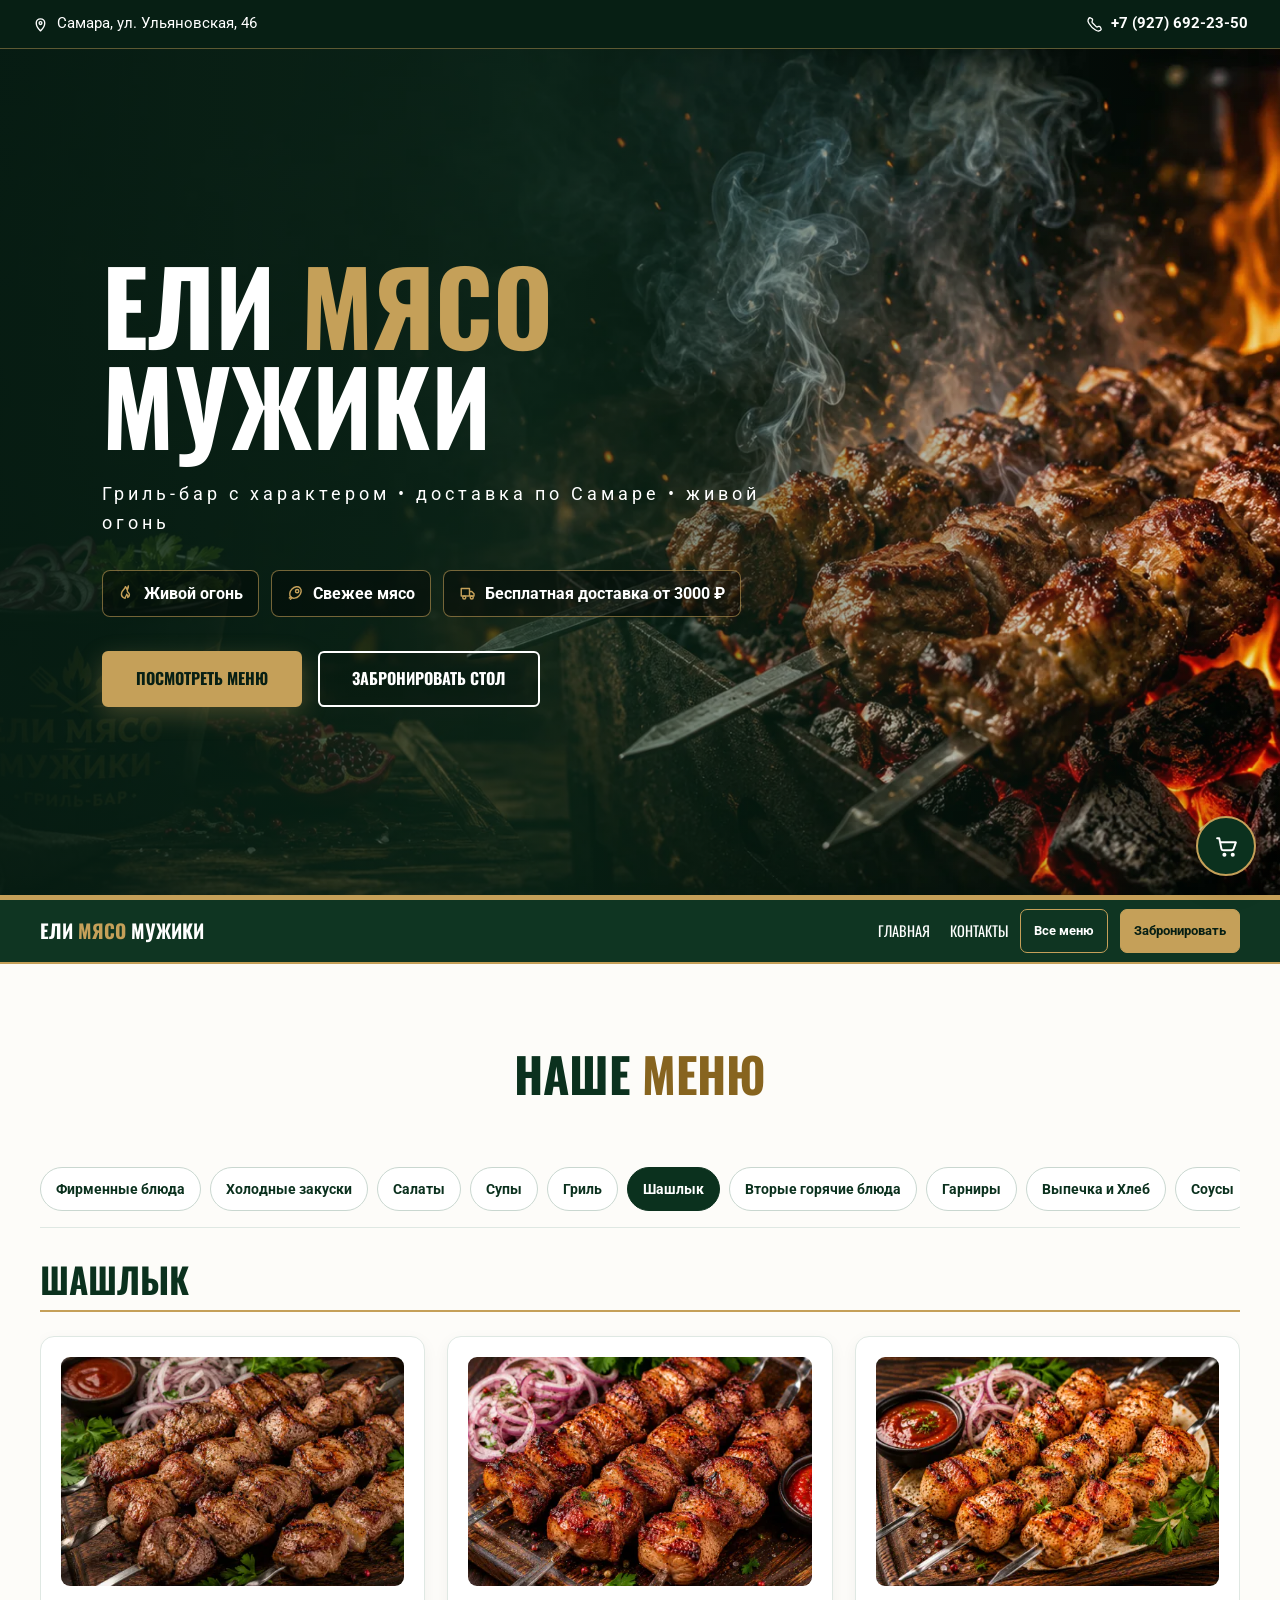
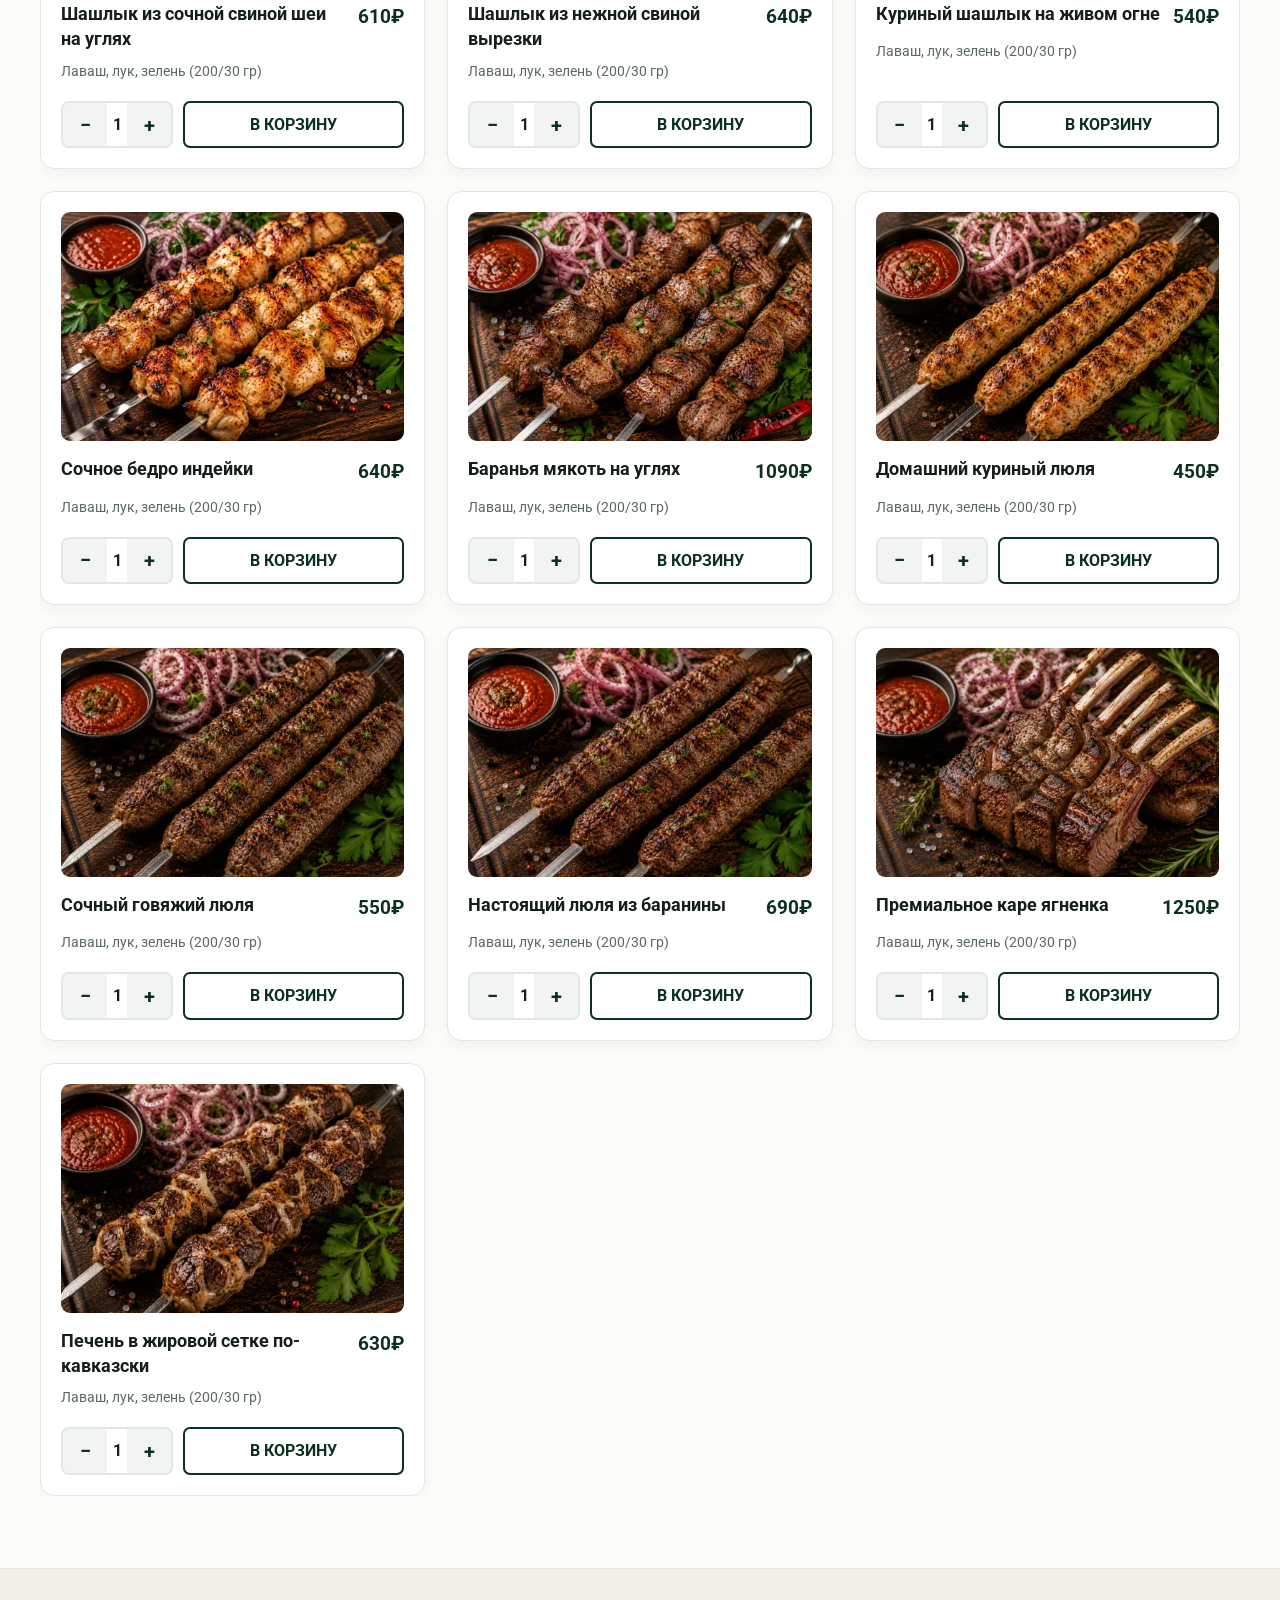
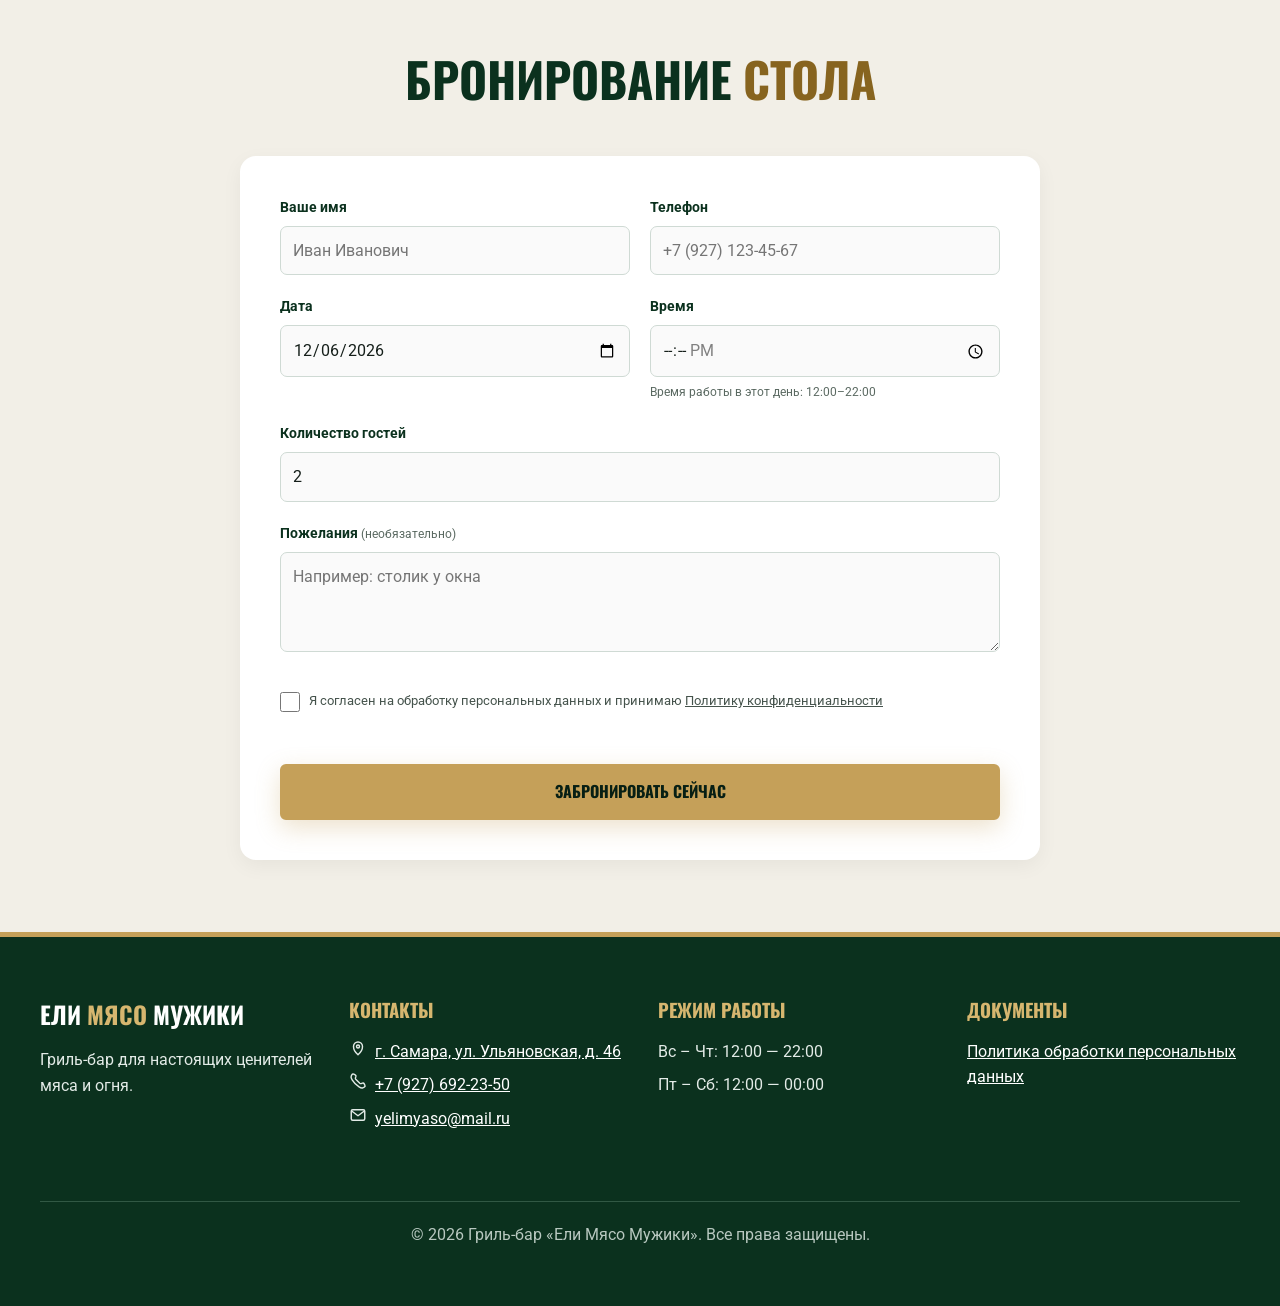
==== commit c359d1df: "Fix booking date and time fields on iPhone" ====
--- a/index.html
+++ b/index.html
@@ -1 +1 @@
-<!DOCTYPE html><html lang="ru"><head><meta charSet="utf-8"/><meta name="viewport" content="width=device-width, initial-scale=1"/><link rel="preload" as="image" imageSrcSet="/images/hero-960.webp 960w, /images/hero-optimized.webp 1672w" imageSizes="100vw" fetchPriority="high"/><link rel="stylesheet" href="/_next/static/chunks/3tj51oeylllte.css" data-precedence="next"/><link rel="preload" as="script" fetchPriority="low" href="/_next/static/chunks/11wms753hqmz4.js"/><script src="/_next/static/chunks/372xtqbdnscm8.js" async=""></script><script src="/_next/static/chunks/38986hobbfl6e.js" async=""></script><script src="/_next/static/chunks/turbopack-13n5i5j8hhe3y.js" async=""></script><script src="/_next/static/chunks/3szs9nia7hdya.js" async="" crossorigin=""></script><script src="/_next/static/chunks/20ui-onp668i2.js" async="" crossorigin=""></script><link rel="preload" href="https://fonts.googleapis.com/css2?family=Oswald:wght@400;700&amp;family=Roboto:wght@300;400;700&amp;display=swap" as="style"/><meta name="theme-color" content="#0b311e"/><title>Ели Мясо Мужики | Официальный сайт | Самара</title><meta name="description" content="Гриль-бар «Ели Мясо Мужики» в Самаре. Шашлык, мясо на углях, доставка еды и бронирование столов."/><meta name="referrer" content="strict-origin-when-cross-origin"/><meta name="robots" content="index, follow"/><link rel="canonical" href="https://yelimyaso.ru/"/><meta property="og:title" content="Ели Мясо Мужики | Официальный сайт | Самара"/><meta property="og:description" content="Гриль-бар «Ели Мясо Мужики» в Самаре. Шашлык, мясо на углях, доставка еды и бронирование столов."/><meta property="og:url" content="https://yelimyaso.ru/"/><meta property="og:site_name" content="Ели Мясо Мужики"/><meta property="og:locale" content="ru_RU"/><meta property="og:image" content="https://yelimyaso.ru/images/hero-optimized.webp"/><meta property="og:image:width" content="1672"/><meta property="og:image:height" content="941"/><meta property="og:image:alt" content="Шашлык на живом огне в гриль-баре «Ели Мясо Мужики»"/><meta property="og:type" content="website"/><meta name="twitter:card" content="summary_large_image"/><meta name="twitter:title" content="Ели Мясо Мужики | Официальный сайт | Самара"/><meta name="twitter:description" content="Гриль-бар «Ели Мясо Мужики» в Самаре. Шашлык, мясо на углях, доставка еды и бронирование столов."/><meta name="twitter:image" content="https://yelimyaso.ru/images/hero-optimized.webp"/><link rel="icon" href="/favicon.ico"/><link rel="icon" href="/icon.svg" type="image/svg+xml"/><link rel="apple-touch-icon" href="/apple-touch-icon.png"/><link rel="preconnect" href="https://fonts.googleapis.com"/><link rel="preconnect" href="https://fonts.gstatic.com" crossorigin="anonymous"/><link href="https://fonts.googleapis.com/css2?family=Oswald:wght@400;700&amp;family=Roboto:wght@300;400;700&amp;display=swap" rel="stylesheet"/><script src="/_next/static/chunks/0cz1d0mv5g_q7.js" noModule=""></script></head><body><div hidden=""><!--$--><!--/$--></div><div class="contact-strip" aria-label="Контактная информация"><div class="container contact-strip-content"><a class="contact-address" href="https://yandex.ru/maps/?text=%D0%A1%D0%B0%D0%BC%D0%B0%D1%80%D0%B0%2C%20%D1%83%D0%BB.%20%D0%A3%D0%BB%D1%8F%D0%BD%D0%BE%D0%B2%D1%81%D0%BA%D0%B0%D1%8F%2C%2046" target="_blank" rel="noopener noreferrer" title="Открыть адрес на карте"><svg class="icon" width="17" height="17" viewBox="0 0 24 24" fill="none" stroke="currentColor" stroke-width="1.9" stroke-linecap="round" stroke-linejoin="round" aria-hidden="true" focusable="false"><path d="M12 21s6-5.1 6-11a6 6 0 1 0-12 0c0 5.9 6 11 6 11Z"></path><circle cx="12" cy="10" r="2"></circle></svg><span class="contact-address-text contact-address-full">Самара, ул. Ульяновская, 46</span><span class="contact-address-text contact-address-compact" aria-hidden="true">Ульяновская, 46</span></a><a class="contact-phone" href="tel:+79276922350"><svg class="icon" width="17" height="17" viewBox="0 0 24 24" fill="none" stroke="currentColor" stroke-width="1.9" stroke-linecap="round" stroke-linejoin="round" aria-hidden="true" focusable="false"><path d="M8.2 3.7 6.4 2.8a2 2 0 0 0-2.6.9l-.9 2c-.5 1.1 0 2.8 1.3 4.9 2 3.3 5.9 7.2 9.2 9.2 2.1 1.3 3.8 1.8 4.9 1.3l2-.9a2 2 0 0 0 .9-2.6l-.9-1.8a2 2 0 0 0-2.4-1l-1.7.6a1.8 1.8 0 0 1-1.8-.4L9 9.6a1.8 1.8 0 0 1-.4-1.8l.6-1.7a2 2 0 0 0-1-2.4Z"></path></svg> <!-- -->+7 (927) 692-23-50</a></div></div><header id="home" class="hero"><img class="hero-background" src="/images/hero-optimized.webp" srcSet="/images/hero-960.webp 960w, /images/hero-optimized.webp 1672w" sizes="100vw" alt="" aria-hidden="true" width="1672" height="941" loading="eager" decoding="async" fetchPriority="high"/><div class="hero-content"><h1>ЕЛИ <span>МЯСО</span> МУЖИКИ</h1><p class="subtitle">Гриль-бар с характером • доставка по Самаре • живой огонь</p><div class="hero-benefits"><div><svg class="icon" width="18" height="18" viewBox="0 0 24 24" fill="none" stroke="currentColor" stroke-width="1.9" stroke-linecap="round" stroke-linejoin="round" aria-hidden="true" focusable="false"><path d="M13.8 2.5c.5 3.7-2.1 4.8-1.3 7.1.4 1.2 1.5 1.7 2.3 3.1.9 1.8.2 4.3-1.8 5.2.5-1.8-.2-3.2-1.4-4.3.1 2.2-2.4 3.1-2.1 5.5C6 18 4 15.2 4.8 11.8c.8-3.4 4.5-4.9 5.1-8.3 1.1.9 1.7 2.1 1.8 3.5 1.2-1.1 1.8-2.7 2.1-4.5Z"></path></svg>Живой огонь</div><div><svg class="icon" width="18" height="18" viewBox="0 0 24 24" fill="none" stroke="currentColor" stroke-width="1.9" stroke-linecap="round" stroke-linejoin="round" aria-hidden="true" focusable="false"><path d="M6.7 6.7c3.4-3.4 8.2-4 10.7-1.5 2.5 2.5 1.9 7.3-1.5 10.7-3.4 3.4-8.2 4-10.7 1.5-2.5-2.5-1.9-7.3 1.5-10.7Z"></path><circle cx="13.5" cy="9.5" r="2.2"></circle><path d="m5.1 16.8-2 2m3.5-.5-2 2"></path></svg>Свежее мясо</div><div><svg class="icon" width="18" height="18" viewBox="0 0 24 24" fill="none" stroke="currentColor" stroke-width="1.9" stroke-linecap="round" stroke-linejoin="round" aria-hidden="true" focusable="false"><path d="M3 6h11v10H3zM14 10h3l3 3v3h-6z"></path><circle cx="7" cy="18" r="2"></circle><circle cx="17" cy="18" r="2"></circle></svg>Бесплатная доставка от <!-- -->3000<!-- --> ₽</div></div><div class="header-btns"><a href="#menu" class="btn btn-red">Посмотреть меню</a><a href="#booking" class="btn btn-outline">Забронировать стол</a></div></div></header><nav class="main-nav" aria-label="Основная навигация"><div class="container nav-content"><a class="nav-brand" href="#home" aria-label="Вернуться в начало страницы"><span class="nav-brand-full">ЕЛИ <b>МЯСО</b> МУЖИКИ</span><span class="nav-brand-compact" aria-hidden="true">ЕЛИ <b>МЯСО</b></span></a><div class="nav-actions"><div class="nav-links"><a href="#home">Главная</a><a href="#contacts">Контакты</a></div><a href="#menu" class="nav-menu-btn">Все меню</a><a href="#booking" class="nav-booking-btn">Забронировать</a></div></div></nav><main><section id="menu" class="section menu-section"><div class="container menu-shell"><h2 class="section-title">Наше <span>Меню</span></h2><nav class="category-nav-wrap" aria-label="Категории меню"><div class="category-nav"><button data-category-index="0" type="button" class="category-chip" aria-pressed="false" aria-controls="menu-results">Шашлык с собой (цена за 1 кг)</button><button data-category-index="1" type="button" class="category-chip" aria-pressed="false" aria-controls="menu-results">Фирменные блюда</button><button data-category-index="2" type="button" class="category-chip" aria-pressed="false" aria-controls="menu-results">Холодные закуски</button><button data-category-index="3" type="button" class="category-chip" aria-pressed="false" aria-controls="menu-results">Салаты</button><button data-category-index="4" type="button" class="category-chip" aria-pressed="false" aria-controls="menu-results">Супы</button><button data-category-index="5" type="button" class="category-chip" aria-pressed="false" aria-controls="menu-results">Гриль</button><button data-category-index="6" type="button" class="category-chip active" aria-pressed="true" aria-controls="menu-results">Шашлык</button><button data-category-index="7" type="button" class="category-chip" aria-pressed="false" aria-controls="menu-results">Вторые горячие блюда</button><button data-category-index="8" type="button" class="category-chip" aria-pressed="false" aria-controls="menu-results">Гарниры</button><button data-category-index="9" type="button" class="category-chip" aria-pressed="false" aria-controls="menu-results">Выпечка и Хлеб</button><button data-category-index="10" type="button" class="category-chip" aria-pressed="false" aria-controls="menu-results">Соусы</button><button data-category-index="11" type="button" class="category-chip" aria-pressed="false" aria-controls="menu-results">Напитки</button><button data-category-index="12" type="button" class="category-chip" aria-pressed="false" aria-controls="menu-results">Маринованное мясо с собой</button></div></nav><div id="menu-results" class="menu-container menu-changing"><div class="category-block"><h3 class="category-name">Шашлык</h3><div class="menu-grid"><article class="menu-card"><img src="/images/menu/shey.webp" srcSet="/images/menu/shey-480.webp 480w, /images/menu/shey-720.webp 720w, /images/menu/shey.webp 900w" sizes="(max-width: 600px) calc(100vw - 56px), (max-width: 1000px) calc(50vw - 50px), 360px" class="item-img active" alt="Шашлык из сочной свиной шеи на углях" loading="lazy" decoding="async" width="720" height="480"/><div class="card-header"><h4 class="item-name">Шашлык из сочной свиной шеи на углях</h4><span class="item-price">610<!-- -->₽</span></div><p class="item-desc">Лаваш, лук, зелень (200/30 гр)</p><div class="order-controls"><div class="qty-picker" aria-label="Количество блюда"><button type="button" aria-label="Уменьшить количество">−</button><span>1</span><button type="button" aria-label="Увеличить количество">+</button></div><button class="btn-add" type="button" aria-label="Добавить «Шашлык из сочной свиной шеи на углях» в корзину">В корзину</button></div></article><article class="menu-card"><img src="/images/menu/vyrezka.webp" srcSet="/images/menu/vyrezka-480.webp 480w, /images/menu/vyrezka-720.webp 720w, /images/menu/vyrezka.webp 900w" sizes="(max-width: 600px) calc(100vw - 56px), (max-width: 1000px) calc(50vw - 50px), 360px" class="item-img active" alt="Шашлык из нежной свиной вырезки" loading="lazy" decoding="async" width="720" height="480"/><div class="card-header"><h4 class="item-name">Шашлык из нежной свиной вырезки</h4><span class="item-price">640<!-- -->₽</span></div><p class="item-desc">Лаваш, лук, зелень (200/30 гр)</p><div class="order-controls"><div class="qty-picker" aria-label="Количество блюда"><button type="button" aria-label="Уменьшить количество">−</button><span>1</span><button type="button" aria-label="Увеличить количество">+</button></div><button class="btn-add" type="button" aria-label="Добавить «Шашлык из нежной свиной вырезки» в корзину">В корзину</button></div></article><article class="menu-card"><img src="/images/menu/sh_kur.webp" srcSet="/images/menu/sh_kur-480.webp 480w, /images/menu/sh_kur-720.webp 720w, /images/menu/sh_kur.webp 900w" sizes="(max-width: 600px) calc(100vw - 56px), (max-width: 1000px) calc(50vw - 50px), 360px" class="item-img active" alt="Куриный шашлык на живом огне" loading="lazy" decoding="async" width="720" height="480"/><div class="card-header"><h4 class="item-name">Куриный шашлык на живом огне</h4><span class="item-price">540<!-- -->₽</span></div><p class="item-desc">Лаваш, лук, зелень (200/30 гр)</p><div class="order-controls"><div class="qty-picker" aria-label="Количество блюда"><button type="button" aria-label="Уменьшить количество">−</button><span>1</span><button type="button" aria-label="Увеличить количество">+</button></div><button class="btn-add" type="button" aria-label="Добавить «Куриный шашлык на живом огне» в корзину">В корзину</button></div></article><article class="menu-card"><img src="/images/menu/indeyka.webp" srcSet="/images/menu/indeyka-480.webp 480w, /images/menu/indeyka-720.webp 720w, /images/menu/indeyka.webp 900w" sizes="(max-width: 600px) calc(100vw - 56px), (max-width: 1000px) calc(50vw - 50px), 360px" class="item-img active" alt="Сочное бедро индейки" loading="lazy" decoding="async" width="720" height="480"/><div class="card-header"><h4 class="item-name">Сочное бедро индейки</h4><span class="item-price">640<!-- -->₽</span></div><p class="item-desc">Лаваш, лук, зелень (200/30 гр)</p><div class="order-controls"><div class="qty-picker" aria-label="Количество блюда"><button type="button" aria-label="Уменьшить количество">−</button><span>1</span><button type="button" aria-label="Увеличить количество">+</button></div><button class="btn-add" type="button" aria-label="Добавить «Сочное бедро индейки» в корзину">В корзину</button></div></article><article class="menu-card"><img src="/images/menu/baran_myk.webp" srcSet="/images/menu/baran_myk-480.webp 480w, /images/menu/baran_myk-720.webp 720w, /images/menu/baran_myk.webp 900w" sizes="(max-width: 600px) calc(100vw - 56px), (max-width: 1000px) calc(50vw - 50px), 360px" class="item-img active" alt="Баранья мякоть на углях" loading="lazy" decoding="async" width="720" height="480"/><div class="card-header"><h4 class="item-name">Баранья мякоть на углях</h4><span class="item-price">1090<!-- -->₽</span></div><p class="item-desc">Лаваш, лук, зелень (200/30 гр)</p><div class="order-controls"><div class="qty-picker" aria-label="Количество блюда"><button type="button" aria-label="Уменьшить количество">−</button><span>1</span><button type="button" aria-label="Увеличить количество">+</button></div><button class="btn-add" type="button" aria-label="Добавить «Баранья мякоть на углях» в корзину">В корзину</button></div></article><article class="menu-card"><img src="/images/menu/kebab_k.webp" srcSet="/images/menu/kebab_k-480.webp 480w, /images/menu/kebab_k-720.webp 720w, /images/menu/kebab_k.webp 900w" sizes="(max-width: 600px) calc(100vw - 56px), (max-width: 1000px) calc(50vw - 50px), 360px" class="item-img active" alt="Домашний куриный люля" loading="lazy" decoding="async" width="720" height="480"/><div class="card-header"><h4 class="item-name">Домашний куриный люля</h4><span class="item-price">450<!-- -->₽</span></div><p class="item-desc">Лаваш, лук, зелень (200/30 гр)</p><div class="order-controls"><div class="qty-picker" aria-label="Количество блюда"><button type="button" aria-label="Уменьшить количество">−</button><span>1</span><button type="button" aria-label="Увеличить количество">+</button></div><button class="btn-add" type="button" aria-label="Добавить «Домашний куриный люля» в корзину">В корзину</button></div></article><article class="menu-card"><img src="/images/menu/kebab_g.webp" srcSet="/images/menu/kebab_g-480.webp 480w, /images/menu/kebab_g-720.webp 720w, /images/menu/kebab_g.webp 900w" sizes="(max-width: 600px) calc(100vw - 56px), (max-width: 1000px) calc(50vw - 50px), 360px" class="item-img active" alt="Сочный говяжий люля" loading="lazy" decoding="async" width="720" height="480"/><div class="card-header"><h4 class="item-name">Сочный говяжий люля</h4><span class="item-price">550<!-- -->₽</span></div><p class="item-desc">Лаваш, лук, зелень (200/30 гр)</p><div class="order-controls"><div class="qty-picker" aria-label="Количество блюда"><button type="button" aria-label="Уменьшить количество">−</button><span>1</span><button type="button" aria-label="Увеличить количество">+</button></div><button class="btn-add" type="button" aria-label="Добавить «Сочный говяжий люля» в корзину">В корзину</button></div></article><article class="menu-card"><img src="/images/menu/kare_b.webp" srcSet="/images/menu/kare_b-480.webp 480w, /images/menu/kare_b-720.webp 720w, /images/menu/kare_b.webp 900w" sizes="(max-width: 600px) calc(100vw - 56px), (max-width: 1000px) calc(50vw - 50px), 360px" class="item-img active" alt="Настоящий люля из баранины" loading="lazy" decoding="async" width="720" height="480"/><div class="card-header"><h4 class="item-name">Настоящий люля из баранины</h4><span class="item-price">690<!-- -->₽</span></div><p class="item-desc">Лаваш, лук, зелень (200/30 гр)</p><div class="order-controls"><div class="qty-picker" aria-label="Количество блюда"><button type="button" aria-label="Уменьшить количество">−</button><span>1</span><button type="button" aria-label="Увеличить количество">+</button></div><button class="btn-add" type="button" aria-label="Добавить «Настоящий люля из баранины» в корзину">В корзину</button></div></article><article class="menu-card"><img src="/images/menu/kare.webp" srcSet="/images/menu/kare-480.webp 480w, /images/menu/kare-720.webp 720w, /images/menu/kare.webp 900w" sizes="(max-width: 600px) calc(100vw - 56px), (max-width: 1000px) calc(50vw - 50px), 360px" class="item-img active" alt="Премиальное каре ягненка" loading="lazy" decoding="async" width="720" height="480"/><div class="card-header"><h4 class="item-name">Премиальное каре ягненка</h4><span class="item-price">1250<!-- -->₽</span></div><p class="item-desc">Лаваш, лук, зелень (200/30 гр)</p><div class="order-controls"><div class="qty-picker" aria-label="Количество блюда"><button type="button" aria-label="Уменьшить количество">−</button><span>1</span><button type="button" aria-label="Увеличить количество">+</button></div><button class="btn-add" type="button" aria-label="Добавить «Премиальное каре ягненка» в корзину">В корзину</button></div></article><article class="menu-card"><img src="/images/menu/pechen.webp" srcSet="/images/menu/pechen-480.webp 480w, /images/menu/pechen-720.webp 720w, /images/menu/pechen.webp 900w" sizes="(max-width: 600px) calc(100vw - 56px), (max-width: 1000px) calc(50vw - 50px), 360px" class="item-img active" alt="Печень в жировой сетке по-кавказски" loading="lazy" decoding="async" width="720" height="480"/><div class="card-header"><h4 class="item-name">Печень в жировой сетке по-кавказски</h4><span class="item-price">630<!-- -->₽</span></div><p class="item-desc">Лаваш, лук, зелень (200/30 гр)</p><div class="order-controls"><div class="qty-picker" aria-label="Количество блюда"><button type="button" aria-label="Уменьшить количество">−</button><span>1</span><button type="button" aria-label="Увеличить количество">+</button></div><button class="btn-add" type="button" aria-label="Добавить «Печень в жировой сетке по-кавказски» в корзину">В корзину</button></div></article></div></div></div></div></section><section id="booking" class="section booking-section"><div class="container"><h2 class="section-title">Бронирование <span>стола</span></h2><div class="booking-container"><form class="form-grid" aria-busy="false"><div><label for="booking-name">Ваше имя</label><input id="booking-name" autoComplete="name" placeholder="Иван Иванович" required="" maxLength="80" name="name"/></div><div><label for="booking-phone">Телефон</label><input id="booking-phone" type="tel" autoComplete="tel" inputMode="tel" placeholder="+7 (927) 123-45-67" required="" maxLength="18" name="phone"/></div><div><label for="booking-date">Дата</label><input id="booking-date" type="date" min="" required="" name="date" value=""/></div><div><label for="booking-time">Время</label><input id="booking-time" type="time" min="12:00" max="22:00" step="900" required="" name="time"/><p class="field-hint">Время работы в этот день: <!-- -->12:00<!-- -->–<!-- -->22:00</p></div><div class="full"><label for="booking-guests">Количество гостей</label><input id="booking-guests" type="number" min="1" max="30" inputMode="numeric" required="" name="guests" value="2"/></div><div class="full"><label for="booking-comment">Пожелания <span class="optional">(необязательно)</span></label><textarea id="booking-comment" name="comment" rows="3" placeholder="Например: столик у окна" maxLength="500"></textarea></div><label class="checkbox-label consent full" for="booking-consent"><input id="booking-consent" type="checkbox" required=""/><span>Я согласен на обработку персональных данных и принимаю <a href="/privacy/" target="_blank" rel="noopener noreferrer">Политику конфиденциальности</a></span></label><button type="submit" class="btn btn-red full submit-btn">Забронировать сейчас</button></form></div></div></section></main><footer id="contacts"><div class="container footer-content"><div class="footer-logo"><h2>ЕЛИ <span>МЯСО</span> МУЖИКИ</h2><p>Гриль-бар для настоящих ценителей мяса и огня.</p></div><div class="footer-info"><h3>Контакты</h3><p><svg class="icon" width="18" height="18" viewBox="0 0 24 24" fill="none" stroke="currentColor" stroke-width="1.9" stroke-linecap="round" stroke-linejoin="round" aria-hidden="true" focusable="false"><path d="M12 21s6-5.1 6-11a6 6 0 1 0-12 0c0 5.9 6 11 6 11Z"></path><circle cx="12" cy="10" r="2"></circle></svg><a href="https://yandex.ru/maps/?text=%D0%A1%D0%B0%D0%BC%D0%B0%D1%80%D0%B0%2C%20%D1%83%D0%BB.%20%D0%A3%D0%BB%D1%8F%D0%BD%D0%BE%D0%B2%D1%81%D0%BA%D0%B0%D1%8F%2C%2046" target="_blank" rel="noopener noreferrer">г. Самара, ул. Ульяновская, д. 46</a></p><p><svg class="icon" width="18" height="18" viewBox="0 0 24 24" fill="none" stroke="currentColor" stroke-width="1.9" stroke-linecap="round" stroke-linejoin="round" aria-hidden="true" focusable="false"><path d="M8.2 3.7 6.4 2.8a2 2 0 0 0-2.6.9l-.9 2c-.5 1.1 0 2.8 1.3 4.9 2 3.3 5.9 7.2 9.2 9.2 2.1 1.3 3.8 1.8 4.9 1.3l2-.9a2 2 0 0 0 .9-2.6l-.9-1.8a2 2 0 0 0-2.4-1l-1.7.6a1.8 1.8 0 0 1-1.8-.4L9 9.6a1.8 1.8 0 0 1-.4-1.8l.6-1.7a2 2 0 0 0-1-2.4Z"></path></svg><a href="tel:+79276922350">+7 (927) 692-23-50</a></p><p><svg class="icon" width="18" height="18" viewBox="0 0 24 24" fill="none" stroke="currentColor" stroke-width="1.9" stroke-linecap="round" stroke-linejoin="round" aria-hidden="true" focusable="false"><rect x="3" y="5" width="18" height="14" rx="2"></rect><path d="m4 7 8 6 8-6"></path></svg><a href="mailto:yelimyaso@mail.ru">yelimyaso@mail.ru</a></p></div><div class="footer-info"><h3>Режим работы</h3><p>Вс – Чт: <!-- -->12:00 — 22:00</p><p>Пт – Сб: <!-- -->12:00 — 00:00</p></div><div class="footer-info"><h3>Документы</h3><p><a href="/privacy/">Политика обработки персональных данных</a></p></div><div class="copyright">© 2026 Гриль-бар «Ели Мясо Мужики». Все права защищены.</div></div></footer><div class="toast" role="status" aria-live="polite" aria-atomic="true"></div><button type="button" class="cart-btn" aria-haspopup="dialog" aria-expanded="false" aria-controls="cart-dialog" aria-label="Открыть корзину"><svg class="icon cart-icon" width="25" height="25" viewBox="0 0 24 24" fill="none" stroke="currentColor" stroke-width="1.9" stroke-linecap="round" stroke-linejoin="round" aria-hidden="true" focusable="false"><path d="M3 4h2l2.1 10.1a2 2 0 0 0 2 1.6h7.8a2 2 0 0 0 1.9-1.4L21 8H6"></path><circle cx="10" cy="20" r="1"></circle><circle cx="18" cy="20" r="1"></circle></svg></button><script type="application/ld+json">{"@context":"https://schema.org","@type":"Restaurant","name":"Ели Мясо Мужики","url":"https://yelimyaso.ru","image":"https://yelimyaso.ru/images/hero-optimized.webp","telephone":"+7 (927) 692-23-50","email":"yelimyaso@mail.ru","priceRange":"₽₽","servesCuisine":["Шашлык","Блюда на гриле","Кавказская кухня"],"acceptsReservations":true,"hasMenu":"https://yelimyaso.ru/#menu","address":{"@type":"PostalAddress","streetAddress":"ул. Ульяновская, 46","addressLocality":"Самара","addressRegion":"Самарская область","addressCountry":"RU"},"openingHoursSpecification":[{"@type":"OpeningHoursSpecification","dayOfWeek":["Sunday","Monday","Tuesday","Wednesday","Thursday"],"opens":"12:00","closes":"22:00"},{"@type":"OpeningHoursSpecification","dayOfWeek":["Friday","Saturday"],"opens":"12:00","closes":"23:59"}]}</script><!--$--><!--/$--><noscript><div><img src="https://mc.yandex.ru/watch/109705454" class="metrika-pixel" alt=""/></div></noscript><script src="/_next/static/chunks/11wms753hqmz4.js" id="_R_" async=""></script><script>(self.__next_f=self.__next_f||[]).push([0])</script><script>self.__next_f.push([1,"1:\"$Sreact.fragment\"\n2:I[31104,[\"/_next/static/chunks/3szs9nia7hdya.js\"],\"default\"]\n3:I[75461,[\"/_next/static/chunks/3szs9nia7hdya.js\"],\"default\"]\n4:I[13274,[\"/_next/static/chunks/3szs9nia7hdya.js\"],\"\"]\n6:I[60875,[\"/_next/static/chunks/3szs9nia7hdya.js\",\"/_next/static/chunks/20ui-onp668i2.js\"],\"default\"]\n7:I[5867,[\"/_next/static/chunks/3szs9nia7hdya.js\"],\"OutletBoundary\"]\n8:\"$Sreact.suspense\"\na:I[5867,[\"/_next/static/chunks/3szs9nia7hdya.js\"],\"ViewportBoundary\"]\nc:I[5867,[\"/_next/static/chunks/3szs9nia7hdya.js\"],\"MetadataBoundary\"]\ne:I[61582,[\"/_next/static/chunks/3szs9nia7hdya.js\"],\"default\",1]\n:HL[\"/_next/static/chunks/3tj51oeylllte.css\",\"style\"]\n:HL[\"https://fonts.googleapis.com/css2?family=Oswald:wght@400;700\u0026family=Roboto:wght@300;400;700\u0026display=swap\",\"style\"]\n5:[\"$\",\"div\",null,{\"children\":[\"$\",\"img\",null,{\"src\":\"https://mc.yandex.ru/watch/109705454\",\"className\":\"metrika-pixel\",\"alt\":\"\"}]}]\n0:{\"P\":null,\"c\":[\"\",\"\"],\"q\":\"\",\"i\":false,\"f\":[[[\"\",{\"children\":[\"__PAGE__\",{},\"$undefined\",\"$undefined\",4608]},\"$undefined\",\"$undefined\",4624],[[\"$\",\"$1\",\"c\",{\"children\":[[[\"$\",\"link\",\"0\",{\"rel\":\"stylesheet\",\"href\":\"/_next/static/chunks/3tj51oeylllte.css\",\"precedence\":\"next\",\"crossOrigin\":\"$undefined\",\"nonce\":\"$undefined\"}],[\"$\",\"script\",\"script-0\",{\"src\":\"/_next/static/chunks/3szs9nia7hdya.js\",\"async\":true,\"nonce\":\"$undefined\"}]],[\"$\",\"html\",null,{\"lang\":\"ru\",\"children\":[[\"$\",\"head\",null,{\"children\":[[\"$\",\"link\",null,{\"rel\":\"preconnect\",\"href\":\"https://fonts.googleapis.com\"}],[\"$\",\"link\",null,{\"rel\":\"preconnect\",\"href\":\"https://fonts.gstatic.com\",\"crossOrigin\":\"anonymous\"}],[\"$\",\"link\",null,{\"href\":\"https://fonts.googleapis.com/css2?family=Oswald:wght@400;700\u0026family=Roboto:wght@300;400;700\u0026display=swap\",\"rel\":\"stylesheet\"}]]}],[\"$\",\"body\",null,{\"children\":[[\"$\",\"$L2\",null,{\"parallelRouterKey\":\"children\",\"error\":\"$undefined\",\"errorStyles\":\"$undefined\",\"errorScripts\":\"$undefined\",\"template\":[\"$\",\"$L3\",null,{}],\"templateStyles\":\"$undefined\",\"templateScripts\":\"$undefined\",\"notFound\":[[[\"$\",\"title\",null,{\"children\":\"404: This page could not be found.\"}],[\"$\",\"div\",null,{\"style\":{\"fontFamily\":\"system-ui,\\\"Segoe UI\\\",Roboto,Helvetica,Arial,sans-serif,\\\"Apple Color Emoji\\\",\\\"Segoe UI Emoji\\\"\",\"height\":\"100vh\",\"textAlign\":\"center\",\"display\":\"flex\",\"flexDirection\":\"column\",\"alignItems\":\"center\",\"justifyContent\":\"center\"},\"children\":[\"$\",\"div\",null,{\"children\":[[\"$\",\"style\",null,{\"dangerouslySetInnerHTML\":{\"__html\":\"body{color:#000;background:#fff;margin:0}.next-error-h1{border-right:1px solid rgba(0,0,0,.3)}@media (prefers-color-scheme:dark){body{color:#fff;background:#000}.next-error-h1{border-right:1px solid rgba(255,255,255,.3)}}\"}}],[\"$\",\"h1\",null,{\"className\":\"next-error-h1\",\"style\":{\"display\":\"inline-block\",\"margin\":\"0 20px 0 0\",\"padding\":\"0 23px 0 0\",\"fontSize\":24,\"fontWeight\":500,\"verticalAlign\":\"top\",\"lineHeight\":\"49px\"},\"children\":404}],[\"$\",\"div\",null,{\"style\":{\"display\":\"inline-block\"},\"children\":[\"$\",\"h2\",null,{\"style\":{\"fontSize\":14,\"fontWeight\":400,\"lineHeight\":\"49px\",\"margin\":0},\"children\":\"This page could not be found.\"}]}]]}]}]],[]],\"forbidden\":\"$undefined\",\"unauthorized\":\"$undefined\"}],[\"$\",\"$L4\",null,{\"id\":\"yandex-metrika\",\"strategy\":\"afterInteractive\",\"children\":\"\\n          (function(m,e,t,r,i,k,a){\\n            m[i]=m[i]||function(){(m[i].a=m[i].a||[]).push(arguments)};\\n            m[i].l=1*new Date();\\n            k=e.createElement(t),a=e.getElementsByTagName(t)[0],k.async=1,k.src=r,a.parentNode.insertBefore(k,a)\\n          })(window,document,'script','https://mc.yandex.ru/metrika/tag.js?id=109705454','ym');\\n          ym(109705454,'init',{ssr:true,webvisor:true,clickmap:true,accurateTrackBounce:true,trackLinks:true});\\n        \"}],[\"$\",\"noscript\",null,{\"children\":\"$5\"}]]}]]}]]}],{\"children\":[[\"$\",\"$1\",\"c\",{\"children\":[[[\"$\",\"$L6\",null,{}],[\"$\",\"script\",null,{\"type\":\"application/ld+json\",\"dangerouslySetInnerHTML\":{\"__html\":\"{\\\"@context\\\":\\\"https://schema.org\\\",\\\"@type\\\":\\\"Restaurant\\\",\\\"name\\\":\\\"Ели Мясо Мужики\\\",\\\"url\\\":\\\"https://yelimyaso.ru\\\",\\\"image\\\":\\\"https://yelimyaso.ru/images/hero-optimized.webp\\\",\\\"telephone\\\":\\\"+7 (927) 692-23-50\\\",\\\"email\\\":\\\"yelimyaso@mail.ru\\\",\\\"priceRange\\\":\\\"₽₽\\\",\\\"servesCuisine\\\":[\\\"Шашлык\\\",\\\"Блюда на гриле\\\",\\\"Кавказская кухня\\\"],\\\"acceptsReservations\\\":true,\\\"hasMenu\\\":\\\"https://yelimyaso.ru/#menu\\\",\\\"address\\\":{\\\"@type\\\":\\\"PostalAddress\\\",\\\"streetAddress\\\":\\\"ул. Ульяновская, 46\\\",\\\"addressLocality\\\":\\\"Самара\\\",\\\"addressRegion\\\":\\\"Самарская область\\\",\\\"addressCountry\\\":\\\"RU\\\"},\\\"openingHoursSpecification\\\":[{\\\"@type\\\":\\\"OpeningHoursSpecification\\\",\\\"dayOfWeek\\\":[\\\"Sunday\\\",\\\"Monday\\\",\\\"Tuesday\\\",\\\"Wednesday\\\",\\\"Thursday\\\"],\\\"opens\\\":\\\"12:00\\\",\\\"closes\\\":\\\"22:00\\\"},{\\\"@type\\\":\\\"OpeningHoursSpecification\\\",\\\"dayOfWeek\\\":[\\\"Friday\\\",\\\"Saturday\\\"],\\\"opens\\\":\\\"12:00\\\",\\\"closes\\\":\\\"23:59\\\"}]}\"}}]],[[\"$\",\"script\",\"script-0\",{\"src\":\"/_next/static/chunks/20ui-onp668i2.js\",\"async\":true,\"nonce\":\"$undefined\"}]],[\"$\",\"$L7\",null,{\"children\":[\"$\",\"$8\",null,{\"name\":\"Next.MetadataOutlet\",\"children\":\"$@9\"}]}]]}],{},null,false,null]},null,false,null],[\"$\",\"$1\",\"h\",{\"children\":[null,[\"$\",\"$La\",null,{\"children\":\"$Lb\"}],[\"$\",\"div\",null,{\"hidden\":true,\"children\":[\"$\",\"$Lc\",null,{\"children\":[\"$\",\"$8\",null,{\"name\":\"Next.Metadata\",\"children\":\"$Ld\"}]}]}],null]}],false]],\"m\":\"$undefined\",\"G\":[\"$e\",[[\"$\",\"link\",\"0\",{\"rel\":\"stylesheet\",\"href\":\"/_next/static/chunks/3tj51oeylllte.css\",\"precedence\":\"next\",\"crossOrigin\":\"$undefined\",\"nonce\":\"$undefined\"}]]],\"S\":true,\"h\":null,\"r\":\"$undefined\",\"s\":\"$undefined\",\"a\":\"$undefined\",\"l\":\"$undefined\",\"p\":\"$undefined\",\"d\":\"$undefined\",\"b\":\"OOrtHcclm1DdFDkjrjSgs\"}\nb:[[\"$\",\"meta\",\"0\",{\"charSet\":\"utf-8\"}],[\"$\",\"meta\",\"1\",{\"name\":\"viewport\",\"content\":\"width=device-width, initial-scale=1\"}],[\"$\",\"meta\",\"2\",{\"name\":\"theme-color\",\"content\":\"#0b311e\"}]]\nf:I[80073,[\"/_next/static/chunks/3szs9nia7hdya.js\"],\"IconMark\"]\n9:null\nd:[[\"$\",\"title\",\"0\",{\"children\":\"Ели Мясо Мужики | Официальный сайт | Самара\"}],[\"$\",\"meta\",\"1\",{\"name\":\"description\",\"content\":\"Гриль-бар «Ели Мясо Мужики» в Самаре. Шашлык, мясо на углях, доставка еды и бронирование столов.\"}],[\"$\",\"meta\",\"2\",{\"name\":\"referrer\",\"content\":\"strict-origin-when-cross-origin\"}],[\"$\",\"meta\",\"3\",{\"name\":\"robots\",\"content\":\"index, follow\"}],[\"$\",\"link\",\"4\",{\"rel\":\"canonical\",\"href\":\"https://yelimyaso.ru/\"}],[\"$\",\"meta\",\"5\",{\"property\":\"og:title\",\"content\":\"Ели Мясо Мужики | Официальный сайт | Самара\"}],[\"$\",\"meta\",\"6\",{\"property\":\"og:description\",\"content\":\"Гриль-бар «Ели Мясо Мужики» в Самаре. Шашлык, мясо на углях, доставка еды и бронирование столов.\"}],[\"$\",\"meta\",\"7\",{\"property\":\"og:url\",\"content\":\"https://yelimyaso.ru/\"}],[\"$\",\"meta\",\"8\",{\"property\":\"og:site_name\",\"content\":\"Ели Мясо Мужики\"}],[\"$\",\"meta\",\"9\",{\"property\":\"og:locale\",\"content\":\"ru_RU\"}],[\"$\",\"meta\",\"10\",{\"property\":\"og:image\",\"content\":\"https://yelimyaso.ru/images/hero-optimized.webp\"}],[\"$\",\"meta\",\"11\",{\"property\":\"og:image:width\",\"content\":\"1672\"}],[\"$\",\"meta\",\"12\",{\"property\":\"og:image:height\",\"content\":\"941\"}],[\"$\",\"meta\",\"13\",{\"property\":\"og:image:alt\",\"content\":\"Шашлык на живом огне в гриль-баре «Ели Мясо Мужики»\"}],[\"$\",\"meta\",\"14\",{\"property\":\"og:type\",\"content\":\"website\"}],[\"$\",\"meta\",\"15\",{\"name\":\"twitter:card\",\"content\":\"summary_large_image\"}],[\"$\",\"meta\",\"16\",{\"name\":\"twitter:title\",\"content\":\"Ели Мясо Мужики | Официальный сайт | Самара\"}],[\"$\",\"meta\",\"17\",{\"name\":\"twitter:description\",\"content\":\"Гриль-бар «Ели Мясо Мужики» в Самаре. Шашлык, мясо на углях, доставка еды и бронирование столов.\"}],[\"$\",\"meta\",\"18\",{\"name\":\"twitter:image\",\"content\":\"https://yelimyaso.ru/images/hero-optimized.webp\"}],[\"$\",\"link\",\"19\",{\"rel\":\"icon\",\"href\":\"/favicon.ico\"}],[\"$\",\"link\",\"20\",{\"rel\":\"icon\",\"href\":\"/icon.svg\",\"type\":\"image/svg+xml\"}],[\"$\",\"link\",\"21\",{\"rel\":\"apple-touch-icon\",\"href\":\"/apple-touch-icon.png\"}],[\"$\",\"$Lf\",\"22\",{}]]\n"])</script></body></html>+<!DOCTYPE html><html lang="ru"><head><meta charSet="utf-8"/><meta name="viewport" content="width=device-width, initial-scale=1"/><link rel="preload" as="image" imageSrcSet="/images/hero-960.webp 960w, /images/hero-optimized.webp 1672w" imageSizes="100vw" fetchPriority="high"/><link rel="stylesheet" href="/_next/static/chunks/3daxd-z80ral7.css" data-precedence="next"/><link rel="preload" as="script" fetchPriority="low" href="/_next/static/chunks/11wms753hqmz4.js"/><script src="/_next/static/chunks/372xtqbdnscm8.js" async=""></script><script src="/_next/static/chunks/38986hobbfl6e.js" async=""></script><script src="/_next/static/chunks/turbopack-13n5i5j8hhe3y.js" async=""></script><script src="/_next/static/chunks/3szs9nia7hdya.js" async="" crossorigin=""></script><script src="/_next/static/chunks/20ui-onp668i2.js" async="" crossorigin=""></script><link rel="preload" href="https://fonts.googleapis.com/css2?family=Oswald:wght@400;700&amp;family=Roboto:wght@300;400;700&amp;display=swap" as="style"/><meta name="theme-color" content="#0b311e"/><title>Ели Мясо Мужики | Официальный сайт | Самара</title><meta name="description" content="Гриль-бар «Ели Мясо Мужики» в Самаре. Шашлык, мясо на углях, доставка еды и бронирование столов."/><meta name="referrer" content="strict-origin-when-cross-origin"/><meta name="robots" content="index, follow"/><link rel="canonical" href="https://yelimyaso.ru/"/><meta property="og:title" content="Ели Мясо Мужики | Официальный сайт | Самара"/><meta property="og:description" content="Гриль-бар «Ели Мясо Мужики» в Самаре. Шашлык, мясо на углях, доставка еды и бронирование столов."/><meta property="og:url" content="https://yelimyaso.ru/"/><meta property="og:site_name" content="Ели Мясо Мужики"/><meta property="og:locale" content="ru_RU"/><meta property="og:image" content="https://yelimyaso.ru/images/hero-optimized.webp"/><meta property="og:image:width" content="1672"/><meta property="og:image:height" content="941"/><meta property="og:image:alt" content="Шашлык на живом огне в гриль-баре «Ели Мясо Мужики»"/><meta property="og:type" content="website"/><meta name="twitter:card" content="summary_large_image"/><meta name="twitter:title" content="Ели Мясо Мужики | Официальный сайт | Самара"/><meta name="twitter:description" content="Гриль-бар «Ели Мясо Мужики» в Самаре. Шашлык, мясо на углях, доставка еды и бронирование столов."/><meta name="twitter:image" content="https://yelimyaso.ru/images/hero-optimized.webp"/><link rel="icon" href="/favicon.ico"/><link rel="icon" href="/icon.svg" type="image/svg+xml"/><link rel="apple-touch-icon" href="/apple-touch-icon.png"/><link rel="preconnect" href="https://fonts.googleapis.com"/><link rel="preconnect" href="https://fonts.gstatic.com" crossorigin="anonymous"/><link href="https://fonts.googleapis.com/css2?family=Oswald:wght@400;700&amp;family=Roboto:wght@300;400;700&amp;display=swap" rel="stylesheet"/><script src="/_next/static/chunks/0cz1d0mv5g_q7.js" noModule=""></script></head><body><div hidden=""><!--$--><!--/$--></div><div class="contact-strip" aria-label="Контактная информация"><div class="container contact-strip-content"><a class="contact-address" href="https://yandex.ru/maps/?text=%D0%A1%D0%B0%D0%BC%D0%B0%D1%80%D0%B0%2C%20%D1%83%D0%BB.%20%D0%A3%D0%BB%D1%8F%D0%BD%D0%BE%D0%B2%D1%81%D0%BA%D0%B0%D1%8F%2C%2046" target="_blank" rel="noopener noreferrer" title="Открыть адрес на карте"><svg class="icon" width="17" height="17" viewBox="0 0 24 24" fill="none" stroke="currentColor" stroke-width="1.9" stroke-linecap="round" stroke-linejoin="round" aria-hidden="true" focusable="false"><path d="M12 21s6-5.1 6-11a6 6 0 1 0-12 0c0 5.9 6 11 6 11Z"></path><circle cx="12" cy="10" r="2"></circle></svg><span class="contact-address-text contact-address-full">Самара, ул. Ульяновская, 46</span><span class="contact-address-text contact-address-compact" aria-hidden="true">Ульяновская, 46</span></a><a class="contact-phone" href="tel:+79276922350"><svg class="icon" width="17" height="17" viewBox="0 0 24 24" fill="none" stroke="currentColor" stroke-width="1.9" stroke-linecap="round" stroke-linejoin="round" aria-hidden="true" focusable="false"><path d="M8.2 3.7 6.4 2.8a2 2 0 0 0-2.6.9l-.9 2c-.5 1.1 0 2.8 1.3 4.9 2 3.3 5.9 7.2 9.2 9.2 2.1 1.3 3.8 1.8 4.9 1.3l2-.9a2 2 0 0 0 .9-2.6l-.9-1.8a2 2 0 0 0-2.4-1l-1.7.6a1.8 1.8 0 0 1-1.8-.4L9 9.6a1.8 1.8 0 0 1-.4-1.8l.6-1.7a2 2 0 0 0-1-2.4Z"></path></svg> <!-- -->+7 (927) 692-23-50</a></div></div><header id="home" class="hero"><img class="hero-background" src="/images/hero-optimized.webp" srcSet="/images/hero-960.webp 960w, /images/hero-optimized.webp 1672w" sizes="100vw" alt="" aria-hidden="true" width="1672" height="941" loading="eager" decoding="async" fetchPriority="high"/><div class="hero-content"><h1>ЕЛИ <span>МЯСО</span> МУЖИКИ</h1><p class="subtitle">Гриль-бар с характером • доставка по Самаре • живой огонь</p><div class="hero-benefits"><div><svg class="icon" width="18" height="18" viewBox="0 0 24 24" fill="none" stroke="currentColor" stroke-width="1.9" stroke-linecap="round" stroke-linejoin="round" aria-hidden="true" focusable="false"><path d="M13.8 2.5c.5 3.7-2.1 4.8-1.3 7.1.4 1.2 1.5 1.7 2.3 3.1.9 1.8.2 4.3-1.8 5.2.5-1.8-.2-3.2-1.4-4.3.1 2.2-2.4 3.1-2.1 5.5C6 18 4 15.2 4.8 11.8c.8-3.4 4.5-4.9 5.1-8.3 1.1.9 1.7 2.1 1.8 3.5 1.2-1.1 1.8-2.7 2.1-4.5Z"></path></svg>Живой огонь</div><div><svg class="icon" width="18" height="18" viewBox="0 0 24 24" fill="none" stroke="currentColor" stroke-width="1.9" stroke-linecap="round" stroke-linejoin="round" aria-hidden="true" focusable="false"><path d="M6.7 6.7c3.4-3.4 8.2-4 10.7-1.5 2.5 2.5 1.9 7.3-1.5 10.7-3.4 3.4-8.2 4-10.7 1.5-2.5-2.5-1.9-7.3 1.5-10.7Z"></path><circle cx="13.5" cy="9.5" r="2.2"></circle><path d="m5.1 16.8-2 2m3.5-.5-2 2"></path></svg>Свежее мясо</div><div><svg class="icon" width="18" height="18" viewBox="0 0 24 24" fill="none" stroke="currentColor" stroke-width="1.9" stroke-linecap="round" stroke-linejoin="round" aria-hidden="true" focusable="false"><path d="M3 6h11v10H3zM14 10h3l3 3v3h-6z"></path><circle cx="7" cy="18" r="2"></circle><circle cx="17" cy="18" r="2"></circle></svg>Бесплатная доставка от <!-- -->3000<!-- --> ₽</div></div><div class="header-btns"><a href="#menu" class="btn btn-red">Посмотреть меню</a><a href="#booking" class="btn btn-outline">Забронировать стол</a></div></div></header><nav class="main-nav" aria-label="Основная навигация"><div class="container nav-content"><a class="nav-brand" href="#home" aria-label="Вернуться в начало страницы"><span class="nav-brand-full">ЕЛИ <b>МЯСО</b> МУЖИКИ</span><span class="nav-brand-compact" aria-hidden="true">ЕЛИ <b>МЯСО</b></span></a><div class="nav-actions"><div class="nav-links"><a href="#home">Главная</a><a href="#contacts">Контакты</a></div><a href="#menu" class="nav-menu-btn">Все меню</a><a href="#booking" class="nav-booking-btn">Забронировать</a></div></div></nav><main><section id="menu" class="section menu-section"><div class="container menu-shell"><h2 class="section-title">Наше <span>Меню</span></h2><nav class="category-nav-wrap" aria-label="Категории меню"><div class="category-nav"><button data-category-index="0" type="button" class="category-chip" aria-pressed="false" aria-controls="menu-results">Шашлык с собой (цена за 1 кг)</button><button data-category-index="1" type="button" class="category-chip" aria-pressed="false" aria-controls="menu-results">Фирменные блюда</button><button data-category-index="2" type="button" class="category-chip" aria-pressed="false" aria-controls="menu-results">Холодные закуски</button><button data-category-index="3" type="button" class="category-chip" aria-pressed="false" aria-controls="menu-results">Салаты</button><button data-category-index="4" type="button" class="category-chip" aria-pressed="false" aria-controls="menu-results">Супы</button><button data-category-index="5" type="button" class="category-chip" aria-pressed="false" aria-controls="menu-results">Гриль</button><button data-category-index="6" type="button" class="category-chip active" aria-pressed="true" aria-controls="menu-results">Шашлык</button><button data-category-index="7" type="button" class="category-chip" aria-pressed="false" aria-controls="menu-results">Вторые горячие блюда</button><button data-category-index="8" type="button" class="category-chip" aria-pressed="false" aria-controls="menu-results">Гарниры</button><button data-category-index="9" type="button" class="category-chip" aria-pressed="false" aria-controls="menu-results">Выпечка и Хлеб</button><button data-category-index="10" type="button" class="category-chip" aria-pressed="false" aria-controls="menu-results">Соусы</button><button data-category-index="11" type="button" class="category-chip" aria-pressed="false" aria-controls="menu-results">Напитки</button><button data-category-index="12" type="button" class="category-chip" aria-pressed="false" aria-controls="menu-results">Маринованное мясо с собой</button></div></nav><div id="menu-results" class="menu-container menu-changing"><div class="category-block"><h3 class="category-name">Шашлык</h3><div class="menu-grid"><article class="menu-card"><img src="/images/menu/shey.webp" srcSet="/images/menu/shey-480.webp 480w, /images/menu/shey-720.webp 720w, /images/menu/shey.webp 900w" sizes="(max-width: 600px) calc(100vw - 56px), (max-width: 1000px) calc(50vw - 50px), 360px" class="item-img active" alt="Шашлык из сочной свиной шеи на углях" loading="lazy" decoding="async" width="720" height="480"/><div class="card-header"><h4 class="item-name">Шашлык из сочной свиной шеи на углях</h4><span class="item-price">610<!-- -->₽</span></div><p class="item-desc">Лаваш, лук, зелень (200/30 гр)</p><div class="order-controls"><div class="qty-picker" aria-label="Количество блюда"><button type="button" aria-label="Уменьшить количество">−</button><span>1</span><button type="button" aria-label="Увеличить количество">+</button></div><button class="btn-add" type="button" aria-label="Добавить «Шашлык из сочной свиной шеи на углях» в корзину">В корзину</button></div></article><article class="menu-card"><img src="/images/menu/vyrezka.webp" srcSet="/images/menu/vyrezka-480.webp 480w, /images/menu/vyrezka-720.webp 720w, /images/menu/vyrezka.webp 900w" sizes="(max-width: 600px) calc(100vw - 56px), (max-width: 1000px) calc(50vw - 50px), 360px" class="item-img active" alt="Шашлык из нежной свиной вырезки" loading="lazy" decoding="async" width="720" height="480"/><div class="card-header"><h4 class="item-name">Шашлык из нежной свиной вырезки</h4><span class="item-price">640<!-- -->₽</span></div><p class="item-desc">Лаваш, лук, зелень (200/30 гр)</p><div class="order-controls"><div class="qty-picker" aria-label="Количество блюда"><button type="button" aria-label="Уменьшить количество">−</button><span>1</span><button type="button" aria-label="Увеличить количество">+</button></div><button class="btn-add" type="button" aria-label="Добавить «Шашлык из нежной свиной вырезки» в корзину">В корзину</button></div></article><article class="menu-card"><img src="/images/menu/sh_kur.webp" srcSet="/images/menu/sh_kur-480.webp 480w, /images/menu/sh_kur-720.webp 720w, /images/menu/sh_kur.webp 900w" sizes="(max-width: 600px) calc(100vw - 56px), (max-width: 1000px) calc(50vw - 50px), 360px" class="item-img active" alt="Куриный шашлык на живом огне" loading="lazy" decoding="async" width="720" height="480"/><div class="card-header"><h4 class="item-name">Куриный шашлык на живом огне</h4><span class="item-price">540<!-- -->₽</span></div><p class="item-desc">Лаваш, лук, зелень (200/30 гр)</p><div class="order-controls"><div class="qty-picker" aria-label="Количество блюда"><button type="button" aria-label="Уменьшить количество">−</button><span>1</span><button type="button" aria-label="Увеличить количество">+</button></div><button class="btn-add" type="button" aria-label="Добавить «Куриный шашлык на живом огне» в корзину">В корзину</button></div></article><article class="menu-card"><img src="/images/menu/indeyka.webp" srcSet="/images/menu/indeyka-480.webp 480w, /images/menu/indeyka-720.webp 720w, /images/menu/indeyka.webp 900w" sizes="(max-width: 600px) calc(100vw - 56px), (max-width: 1000px) calc(50vw - 50px), 360px" class="item-img active" alt="Сочное бедро индейки" loading="lazy" decoding="async" width="720" height="480"/><div class="card-header"><h4 class="item-name">Сочное бедро индейки</h4><span class="item-price">640<!-- -->₽</span></div><p class="item-desc">Лаваш, лук, зелень (200/30 гр)</p><div class="order-controls"><div class="qty-picker" aria-label="Количество блюда"><button type="button" aria-label="Уменьшить количество">−</button><span>1</span><button type="button" aria-label="Увеличить количество">+</button></div><button class="btn-add" type="button" aria-label="Добавить «Сочное бедро индейки» в корзину">В корзину</button></div></article><article class="menu-card"><img src="/images/menu/baran_myk.webp" srcSet="/images/menu/baran_myk-480.webp 480w, /images/menu/baran_myk-720.webp 720w, /images/menu/baran_myk.webp 900w" sizes="(max-width: 600px) calc(100vw - 56px), (max-width: 1000px) calc(50vw - 50px), 360px" class="item-img active" alt="Баранья мякоть на углях" loading="lazy" decoding="async" width="720" height="480"/><div class="card-header"><h4 class="item-name">Баранья мякоть на углях</h4><span class="item-price">1090<!-- -->₽</span></div><p class="item-desc">Лаваш, лук, зелень (200/30 гр)</p><div class="order-controls"><div class="qty-picker" aria-label="Количество блюда"><button type="button" aria-label="Уменьшить количество">−</button><span>1</span><button type="button" aria-label="Увеличить количество">+</button></div><button class="btn-add" type="button" aria-label="Добавить «Баранья мякоть на углях» в корзину">В корзину</button></div></article><article class="menu-card"><img src="/images/menu/kebab_k.webp" srcSet="/images/menu/kebab_k-480.webp 480w, /images/menu/kebab_k-720.webp 720w, /images/menu/kebab_k.webp 900w" sizes="(max-width: 600px) calc(100vw - 56px), (max-width: 1000px) calc(50vw - 50px), 360px" class="item-img active" alt="Домашний куриный люля" loading="lazy" decoding="async" width="720" height="480"/><div class="card-header"><h4 class="item-name">Домашний куриный люля</h4><span class="item-price">450<!-- -->₽</span></div><p class="item-desc">Лаваш, лук, зелень (200/30 гр)</p><div class="order-controls"><div class="qty-picker" aria-label="Количество блюда"><button type="button" aria-label="Уменьшить количество">−</button><span>1</span><button type="button" aria-label="Увеличить количество">+</button></div><button class="btn-add" type="button" aria-label="Добавить «Домашний куриный люля» в корзину">В корзину</button></div></article><article class="menu-card"><img src="/images/menu/kebab_g.webp" srcSet="/images/menu/kebab_g-480.webp 480w, /images/menu/kebab_g-720.webp 720w, /images/menu/kebab_g.webp 900w" sizes="(max-width: 600px) calc(100vw - 56px), (max-width: 1000px) calc(50vw - 50px), 360px" class="item-img active" alt="Сочный говяжий люля" loading="lazy" decoding="async" width="720" height="480"/><div class="card-header"><h4 class="item-name">Сочный говяжий люля</h4><span class="item-price">550<!-- -->₽</span></div><p class="item-desc">Лаваш, лук, зелень (200/30 гр)</p><div class="order-controls"><div class="qty-picker" aria-label="Количество блюда"><button type="button" aria-label="Уменьшить количество">−</button><span>1</span><button type="button" aria-label="Увеличить количество">+</button></div><button class="btn-add" type="button" aria-label="Добавить «Сочный говяжий люля» в корзину">В корзину</button></div></article><article class="menu-card"><img src="/images/menu/kare_b.webp" srcSet="/images/menu/kare_b-480.webp 480w, /images/menu/kare_b-720.webp 720w, /images/menu/kare_b.webp 900w" sizes="(max-width: 600px) calc(100vw - 56px), (max-width: 1000px) calc(50vw - 50px), 360px" class="item-img active" alt="Настоящий люля из баранины" loading="lazy" decoding="async" width="720" height="480"/><div class="card-header"><h4 class="item-name">Настоящий люля из баранины</h4><span class="item-price">690<!-- -->₽</span></div><p class="item-desc">Лаваш, лук, зелень (200/30 гр)</p><div class="order-controls"><div class="qty-picker" aria-label="Количество блюда"><button type="button" aria-label="Уменьшить количество">−</button><span>1</span><button type="button" aria-label="Увеличить количество">+</button></div><button class="btn-add" type="button" aria-label="Добавить «Настоящий люля из баранины» в корзину">В корзину</button></div></article><article class="menu-card"><img src="/images/menu/kare.webp" srcSet="/images/menu/kare-480.webp 480w, /images/menu/kare-720.webp 720w, /images/menu/kare.webp 900w" sizes="(max-width: 600px) calc(100vw - 56px), (max-width: 1000px) calc(50vw - 50px), 360px" class="item-img active" alt="Премиальное каре ягненка" loading="lazy" decoding="async" width="720" height="480"/><div class="card-header"><h4 class="item-name">Премиальное каре ягненка</h4><span class="item-price">1250<!-- -->₽</span></div><p class="item-desc">Лаваш, лук, зелень (200/30 гр)</p><div class="order-controls"><div class="qty-picker" aria-label="Количество блюда"><button type="button" aria-label="Уменьшить количество">−</button><span>1</span><button type="button" aria-label="Увеличить количество">+</button></div><button class="btn-add" type="button" aria-label="Добавить «Премиальное каре ягненка» в корзину">В корзину</button></div></article><article class="menu-card"><img src="/images/menu/pechen.webp" srcSet="/images/menu/pechen-480.webp 480w, /images/menu/pechen-720.webp 720w, /images/menu/pechen.webp 900w" sizes="(max-width: 600px) calc(100vw - 56px), (max-width: 1000px) calc(50vw - 50px), 360px" class="item-img active" alt="Печень в жировой сетке по-кавказски" loading="lazy" decoding="async" width="720" height="480"/><div class="card-header"><h4 class="item-name">Печень в жировой сетке по-кавказски</h4><span class="item-price">630<!-- -->₽</span></div><p class="item-desc">Лаваш, лук, зелень (200/30 гр)</p><div class="order-controls"><div class="qty-picker" aria-label="Количество блюда"><button type="button" aria-label="Уменьшить количество">−</button><span>1</span><button type="button" aria-label="Увеличить количество">+</button></div><button class="btn-add" type="button" aria-label="Добавить «Печень в жировой сетке по-кавказски» в корзину">В корзину</button></div></article></div></div></div></div></section><section id="booking" class="section booking-section"><div class="container"><h2 class="section-title">Бронирование <span>стола</span></h2><div class="booking-container"><form class="form-grid" aria-busy="false"><div><label for="booking-name">Ваше имя</label><input id="booking-name" autoComplete="name" placeholder="Иван Иванович" required="" maxLength="80" name="name"/></div><div><label for="booking-phone">Телефон</label><input id="booking-phone" type="tel" autoComplete="tel" inputMode="tel" placeholder="+7 (927) 123-45-67" required="" maxLength="18" name="phone"/></div><div><label for="booking-date">Дата</label><input id="booking-date" type="date" min="" required="" name="date" value=""/></div><div><label for="booking-time">Время</label><input id="booking-time" type="time" min="12:00" max="22:00" step="900" required="" name="time"/><p class="field-hint">Время работы в этот день: <!-- -->12:00<!-- -->–<!-- -->22:00</p></div><div class="full"><label for="booking-guests">Количество гостей</label><input id="booking-guests" type="number" min="1" max="30" inputMode="numeric" required="" name="guests" value="2"/></div><div class="full"><label for="booking-comment">Пожелания <span class="optional">(необязательно)</span></label><textarea id="booking-comment" name="comment" rows="3" placeholder="Например: столик у окна" maxLength="500"></textarea></div><label class="checkbox-label consent full" for="booking-consent"><input id="booking-consent" type="checkbox" required=""/><span>Я согласен на обработку персональных данных и принимаю <a href="/privacy/" target="_blank" rel="noopener noreferrer">Политику конфиденциальности</a></span></label><button type="submit" class="btn btn-red full submit-btn">Забронировать сейчас</button></form></div></div></section></main><footer id="contacts"><div class="container footer-content"><div class="footer-logo"><h2>ЕЛИ <span>МЯСО</span> МУЖИКИ</h2><p>Гриль-бар для настоящих ценителей мяса и огня.</p></div><div class="footer-info"><h3>Контакты</h3><p><svg class="icon" width="18" height="18" viewBox="0 0 24 24" fill="none" stroke="currentColor" stroke-width="1.9" stroke-linecap="round" stroke-linejoin="round" aria-hidden="true" focusable="false"><path d="M12 21s6-5.1 6-11a6 6 0 1 0-12 0c0 5.9 6 11 6 11Z"></path><circle cx="12" cy="10" r="2"></circle></svg><a href="https://yandex.ru/maps/?text=%D0%A1%D0%B0%D0%BC%D0%B0%D1%80%D0%B0%2C%20%D1%83%D0%BB.%20%D0%A3%D0%BB%D1%8F%D0%BD%D0%BE%D0%B2%D1%81%D0%BA%D0%B0%D1%8F%2C%2046" target="_blank" rel="noopener noreferrer">г. Самара, ул. Ульяновская, д. 46</a></p><p><svg class="icon" width="18" height="18" viewBox="0 0 24 24" fill="none" stroke="currentColor" stroke-width="1.9" stroke-linecap="round" stroke-linejoin="round" aria-hidden="true" focusable="false"><path d="M8.2 3.7 6.4 2.8a2 2 0 0 0-2.6.9l-.9 2c-.5 1.1 0 2.8 1.3 4.9 2 3.3 5.9 7.2 9.2 9.2 2.1 1.3 3.8 1.8 4.9 1.3l2-.9a2 2 0 0 0 .9-2.6l-.9-1.8a2 2 0 0 0-2.4-1l-1.7.6a1.8 1.8 0 0 1-1.8-.4L9 9.6a1.8 1.8 0 0 1-.4-1.8l.6-1.7a2 2 0 0 0-1-2.4Z"></path></svg><a href="tel:+79276922350">+7 (927) 692-23-50</a></p><p><svg class="icon" width="18" height="18" viewBox="0 0 24 24" fill="none" stroke="currentColor" stroke-width="1.9" stroke-linecap="round" stroke-linejoin="round" aria-hidden="true" focusable="false"><rect x="3" y="5" width="18" height="14" rx="2"></rect><path d="m4 7 8 6 8-6"></path></svg><a href="mailto:yelimyaso@mail.ru">yelimyaso@mail.ru</a></p></div><div class="footer-info"><h3>Режим работы</h3><p>Вс – Чт: <!-- -->12:00 — 22:00</p><p>Пт – Сб: <!-- -->12:00 — 00:00</p></div><div class="footer-info"><h3>Документы</h3><p><a href="/privacy/">Политика обработки персональных данных</a></p></div><div class="copyright">© 2026 Гриль-бар «Ели Мясо Мужики». Все права защищены.</div></div></footer><div class="toast" role="status" aria-live="polite" aria-atomic="true"></div><button type="button" class="cart-btn" aria-haspopup="dialog" aria-expanded="false" aria-controls="cart-dialog" aria-label="Открыть корзину"><svg class="icon cart-icon" width="25" height="25" viewBox="0 0 24 24" fill="none" stroke="currentColor" stroke-width="1.9" stroke-linecap="round" stroke-linejoin="round" aria-hidden="true" focusable="false"><path d="M3 4h2l2.1 10.1a2 2 0 0 0 2 1.6h7.8a2 2 0 0 0 1.9-1.4L21 8H6"></path><circle cx="10" cy="20" r="1"></circle><circle cx="18" cy="20" r="1"></circle></svg></button><script type="application/ld+json">{"@context":"https://schema.org","@type":"Restaurant","name":"Ели Мясо Мужики","url":"https://yelimyaso.ru","image":"https://yelimyaso.ru/images/hero-optimized.webp","telephone":"+7 (927) 692-23-50","email":"yelimyaso@mail.ru","priceRange":"₽₽","servesCuisine":["Шашлык","Блюда на гриле","Кавказская кухня"],"acceptsReservations":true,"hasMenu":"https://yelimyaso.ru/#menu","address":{"@type":"PostalAddress","streetAddress":"ул. Ульяновская, 46","addressLocality":"Самара","addressRegion":"Самарская область","addressCountry":"RU"},"openingHoursSpecification":[{"@type":"OpeningHoursSpecification","dayOfWeek":["Sunday","Monday","Tuesday","Wednesday","Thursday"],"opens":"12:00","closes":"22:00"},{"@type":"OpeningHoursSpecification","dayOfWeek":["Friday","Saturday"],"opens":"12:00","closes":"23:59"}]}</script><!--$--><!--/$--><noscript><div><img src="https://mc.yandex.ru/watch/109705454" class="metrika-pixel" alt=""/></div></noscript><script src="/_next/static/chunks/11wms753hqmz4.js" id="_R_" async=""></script><script>(self.__next_f=self.__next_f||[]).push([0])</script><script>self.__next_f.push([1,"1:\"$Sreact.fragment\"\n2:I[31104,[\"/_next/static/chunks/3szs9nia7hdya.js\"],\"default\"]\n3:I[75461,[\"/_next/static/chunks/3szs9nia7hdya.js\"],\"default\"]\n4:I[13274,[\"/_next/static/chunks/3szs9nia7hdya.js\"],\"\"]\n6:I[60875,[\"/_next/static/chunks/3szs9nia7hdya.js\",\"/_next/static/chunks/20ui-onp668i2.js\"],\"default\"]\n7:I[5867,[\"/_next/static/chunks/3szs9nia7hdya.js\"],\"OutletBoundary\"]\n8:\"$Sreact.suspense\"\na:I[5867,[\"/_next/static/chunks/3szs9nia7hdya.js\"],\"ViewportBoundary\"]\nc:I[5867,[\"/_next/static/chunks/3szs9nia7hdya.js\"],\"MetadataBoundary\"]\ne:I[61582,[\"/_next/static/chunks/3szs9nia7hdya.js\"],\"default\",1]\n:HL[\"/_next/static/chunks/3daxd-z80ral7.css\",\"style\"]\n:HL[\"https://fonts.googleapis.com/css2?family=Oswald:wght@400;700\u0026family=Roboto:wght@300;400;700\u0026display=swap\",\"style\"]\n5:[\"$\",\"div\",null,{\"children\":[\"$\",\"img\",null,{\"src\":\"https://mc.yandex.ru/watch/109705454\",\"className\":\"metrika-pixel\",\"alt\":\"\"}]}]\n0:{\"P\":null,\"c\":[\"\",\"\"],\"q\":\"\",\"i\":false,\"f\":[[[\"\",{\"children\":[\"__PAGE__\",{},\"$undefined\",\"$undefined\",4608]},\"$undefined\",\"$undefined\",4624],[[\"$\",\"$1\",\"c\",{\"children\":[[[\"$\",\"link\",\"0\",{\"rel\":\"stylesheet\",\"href\":\"/_next/static/chunks/3daxd-z80ral7.css\",\"precedence\":\"next\",\"crossOrigin\":\"$undefined\",\"nonce\":\"$undefined\"}],[\"$\",\"script\",\"script-0\",{\"src\":\"/_next/static/chunks/3szs9nia7hdya.js\",\"async\":true,\"nonce\":\"$undefined\"}]],[\"$\",\"html\",null,{\"lang\":\"ru\",\"children\":[[\"$\",\"head\",null,{\"children\":[[\"$\",\"link\",null,{\"rel\":\"preconnect\",\"href\":\"https://fonts.googleapis.com\"}],[\"$\",\"link\",null,{\"rel\":\"preconnect\",\"href\":\"https://fonts.gstatic.com\",\"crossOrigin\":\"anonymous\"}],[\"$\",\"link\",null,{\"href\":\"https://fonts.googleapis.com/css2?family=Oswald:wght@400;700\u0026family=Roboto:wght@300;400;700\u0026display=swap\",\"rel\":\"stylesheet\"}]]}],[\"$\",\"body\",null,{\"children\":[[\"$\",\"$L2\",null,{\"parallelRouterKey\":\"children\",\"error\":\"$undefined\",\"errorStyles\":\"$undefined\",\"errorScripts\":\"$undefined\",\"template\":[\"$\",\"$L3\",null,{}],\"templateStyles\":\"$undefined\",\"templateScripts\":\"$undefined\",\"notFound\":[[[\"$\",\"title\",null,{\"children\":\"404: This page could not be found.\"}],[\"$\",\"div\",null,{\"style\":{\"fontFamily\":\"system-ui,\\\"Segoe UI\\\",Roboto,Helvetica,Arial,sans-serif,\\\"Apple Color Emoji\\\",\\\"Segoe UI Emoji\\\"\",\"height\":\"100vh\",\"textAlign\":\"center\",\"display\":\"flex\",\"flexDirection\":\"column\",\"alignItems\":\"center\",\"justifyContent\":\"center\"},\"children\":[\"$\",\"div\",null,{\"children\":[[\"$\",\"style\",null,{\"dangerouslySetInnerHTML\":{\"__html\":\"body{color:#000;background:#fff;margin:0}.next-error-h1{border-right:1px solid rgba(0,0,0,.3)}@media (prefers-color-scheme:dark){body{color:#fff;background:#000}.next-error-h1{border-right:1px solid rgba(255,255,255,.3)}}\"}}],[\"$\",\"h1\",null,{\"className\":\"next-error-h1\",\"style\":{\"display\":\"inline-block\",\"margin\":\"0 20px 0 0\",\"padding\":\"0 23px 0 0\",\"fontSize\":24,\"fontWeight\":500,\"verticalAlign\":\"top\",\"lineHeight\":\"49px\"},\"children\":404}],[\"$\",\"div\",null,{\"style\":{\"display\":\"inline-block\"},\"children\":[\"$\",\"h2\",null,{\"style\":{\"fontSize\":14,\"fontWeight\":400,\"lineHeight\":\"49px\",\"margin\":0},\"children\":\"This page could not be found.\"}]}]]}]}]],[]],\"forbidden\":\"$undefined\",\"unauthorized\":\"$undefined\"}],[\"$\",\"$L4\",null,{\"id\":\"yandex-metrika\",\"strategy\":\"afterInteractive\",\"children\":\"\\n          (function(m,e,t,r,i,k,a){\\n            m[i]=m[i]||function(){(m[i].a=m[i].a||[]).push(arguments)};\\n            m[i].l=1*new Date();\\n            k=e.createElement(t),a=e.getElementsByTagName(t)[0],k.async=1,k.src=r,a.parentNode.insertBefore(k,a)\\n          })(window,document,'script','https://mc.yandex.ru/metrika/tag.js?id=109705454','ym');\\n          ym(109705454,'init',{ssr:true,webvisor:true,clickmap:true,accurateTrackBounce:true,trackLinks:true});\\n        \"}],[\"$\",\"noscript\",null,{\"children\":\"$5\"}]]}]]}]]}],{\"children\":[[\"$\",\"$1\",\"c\",{\"children\":[[[\"$\",\"$L6\",null,{}],[\"$\",\"script\",null,{\"type\":\"application/ld+json\",\"dangerouslySetInnerHTML\":{\"__html\":\"{\\\"@context\\\":\\\"https://schema.org\\\",\\\"@type\\\":\\\"Restaurant\\\",\\\"name\\\":\\\"Ели Мясо Мужики\\\",\\\"url\\\":\\\"https://yelimyaso.ru\\\",\\\"image\\\":\\\"https://yelimyaso.ru/images/hero-optimized.webp\\\",\\\"telephone\\\":\\\"+7 (927) 692-23-50\\\",\\\"email\\\":\\\"yelimyaso@mail.ru\\\",\\\"priceRange\\\":\\\"₽₽\\\",\\\"servesCuisine\\\":[\\\"Шашлык\\\",\\\"Блюда на гриле\\\",\\\"Кавказская кухня\\\"],\\\"acceptsReservations\\\":true,\\\"hasMenu\\\":\\\"https://yelimyaso.ru/#menu\\\",\\\"address\\\":{\\\"@type\\\":\\\"PostalAddress\\\",\\\"streetAddress\\\":\\\"ул. Ульяновская, 46\\\",\\\"addressLocality\\\":\\\"Самара\\\",\\\"addressRegion\\\":\\\"Самарская область\\\",\\\"addressCountry\\\":\\\"RU\\\"},\\\"openingHoursSpecification\\\":[{\\\"@type\\\":\\\"OpeningHoursSpecification\\\",\\\"dayOfWeek\\\":[\\\"Sunday\\\",\\\"Monday\\\",\\\"Tuesday\\\",\\\"Wednesday\\\",\\\"Thursday\\\"],\\\"opens\\\":\\\"12:00\\\",\\\"closes\\\":\\\"22:00\\\"},{\\\"@type\\\":\\\"OpeningHoursSpecification\\\",\\\"dayOfWeek\\\":[\\\"Friday\\\",\\\"Saturday\\\"],\\\"opens\\\":\\\"12:00\\\",\\\"closes\\\":\\\"23:59\\\"}]}\"}}]],[[\"$\",\"script\",\"script-0\",{\"src\":\"/_next/static/chunks/20ui-onp668i2.js\",\"async\":true,\"nonce\":\"$undefined\"}]],[\"$\",\"$L7\",null,{\"children\":[\"$\",\"$8\",null,{\"name\":\"Next.MetadataOutlet\",\"children\":\"$@9\"}]}]]}],{},null,false,null]},null,false,null],[\"$\",\"$1\",\"h\",{\"children\":[null,[\"$\",\"$La\",null,{\"children\":\"$Lb\"}],[\"$\",\"div\",null,{\"hidden\":true,\"children\":[\"$\",\"$Lc\",null,{\"children\":[\"$\",\"$8\",null,{\"name\":\"Next.Metadata\",\"children\":\"$Ld\"}]}]}],null]}],false]],\"m\":\"$undefined\",\"G\":[\"$e\",[[\"$\",\"link\",\"0\",{\"rel\":\"stylesheet\",\"href\":\"/_next/static/chunks/3daxd-z80ral7.css\",\"precedence\":\"next\",\"crossOrigin\":\"$undefined\",\"nonce\":\"$undefined\"}]]],\"S\":true,\"h\":null,\"r\":\"$undefined\",\"s\":\"$undefined\",\"a\":\"$undefined\",\"l\":\"$undefined\",\"p\":\"$undefined\",\"d\":\"$undefined\",\"b\":\"xGI-xLAMRN5fvFVGeJ-Y4\"}\nb:[[\"$\",\"meta\",\"0\",{\"charSet\":\"utf-8\"}],[\"$\",\"meta\",\"1\",{\"name\":\"viewport\",\"content\":\"width=device-width, initial-scale=1\"}],[\"$\",\"meta\",\"2\",{\"name\":\"theme-color\",\"content\":\"#0b311e\"}]]\nf:I[80073,[\"/_next/static/chunks/3szs9nia7hdya.js\"],\"IconMark\"]\n9:null\nd:[[\"$\",\"title\",\"0\",{\"children\":\"Ели Мясо Мужики | Официальный сайт | Самара\"}],[\"$\",\"meta\",\"1\",{\"name\":\"description\",\"content\":\"Гриль-бар «Ели Мясо Мужики» в Самаре. Шашлык, мясо на углях, доставка еды и бронирование столов.\"}],[\"$\",\"meta\",\"2\",{\"name\":\"referrer\",\"content\":\"strict-origin-when-cross-origin\"}],[\"$\",\"meta\",\"3\",{\"name\":\"robots\",\"content\":\"index, follow\"}],[\"$\",\"link\",\"4\",{\"rel\":\"canonical\",\"href\":\"https://yelimyaso.ru/\"}],[\"$\",\"meta\",\"5\",{\"property\":\"og:title\",\"content\":\"Ели Мясо Мужики | Официальный сайт | Самара\"}],[\"$\",\"meta\",\"6\",{\"property\":\"og:description\",\"content\":\"Гриль-бар «Ели Мясо Мужики» в Самаре. Шашлык, мясо на углях, доставка еды и бронирование столов.\"}],[\"$\",\"meta\",\"7\",{\"property\":\"og:url\",\"content\":\"https://yelimyaso.ru/\"}],[\"$\",\"meta\",\"8\",{\"property\":\"og:site_name\",\"content\":\"Ели Мясо Мужики\"}],[\"$\",\"meta\",\"9\",{\"property\":\"og:locale\",\"content\":\"ru_RU\"}],[\"$\",\"meta\",\"10\",{\"property\":\"og:image\",\"content\":\"https://yelimyaso.ru/images/hero-optimized.webp\"}],[\"$\",\"meta\",\"11\",{\"property\":\"og:image:width\",\"content\":\"1672\"}],[\"$\",\"meta\",\"12\",{\"property\":\"og:image:height\",\"content\":\"941\"}],[\"$\",\"meta\",\"13\",{\"property\":\"og:image:alt\",\"content\":\"Шашлык на живом огне в гриль-баре «Ели Мясо Мужики»\"}],[\"$\",\"meta\",\"14\",{\"property\":\"og:type\",\"content\":\"website\"}],[\"$\",\"meta\",\"15\",{\"name\":\"twitter:card\",\"content\":\"summary_large_image\"}],[\"$\",\"meta\",\"16\",{\"name\":\"twitter:title\",\"content\":\"Ели Мясо Мужики | Официальный сайт | Самара\"}],[\"$\",\"meta\",\"17\",{\"name\":\"twitter:description\",\"content\":\"Гриль-бар «Ели Мясо Мужики» в Самаре. Шашлык, мясо на углях, доставка еды и бронирование столов.\"}],[\"$\",\"meta\",\"18\",{\"name\":\"twitter:image\",\"content\":\"https://yelimyaso.ru/images/hero-optimized.webp\"}],[\"$\",\"link\",\"19\",{\"rel\":\"icon\",\"href\":\"/favicon.ico\"}],[\"$\",\"link\",\"20\",{\"rel\":\"icon\",\"href\":\"/icon.svg\",\"type\":\"image/svg+xml\"}],[\"$\",\"link\",\"21\",{\"rel\":\"apple-touch-icon\",\"href\":\"/apple-touch-icon.png\"}],[\"$\",\"$Lf\",\"22\",{}]]\n"])</script></body></html>
--- a/_next/static/chunks/3daxd-z80ral7.css
+++ b/_next/static/chunks/3daxd-z80ral7.css
@@ -0,0 +1 @@
+:root{--irish-green:#0b311e;--irish-green-dark:#071f14;--light-bg:#fdfcf9;--card-white:#fff;--text-gold:#c5a059;--gold-text:#87641f;--dark-text:#151f1a;--text-muted:#5a6961;--border-color:#dfe8e3;--error:#a4352e;--contact-height:48px;--nav-height:64px;--sticky-offset:calc(var(--contact-height) + var(--nav-height))}*{box-sizing:border-box;margin:0;padding:0}html{scroll-behavior:auto;scroll-padding-top:var(--sticky-offset)}body{min-width:320px;padding-top:var(--contact-height);background:var(--light-bg);color:var(--dark-text);font-family:Roboto,system-ui,-apple-system,BlinkMacSystemFont,Segoe UI,sans-serif;line-height:1.6;overflow-x:clip}button,input,select,textarea{font:inherit}button,a,input,select,textarea{-webkit-tap-highlight-color:transparent}button:focus-visible,a:focus-visible,input:focus-visible,select:focus-visible,textarea:focus-visible{outline-offset:3px;outline:3px solid #e3bc6d}h1,h2,h3{text-transform:uppercase;font-family:Oswald,Impact,sans-serif}a{color:inherit}.icon{flex:none}.container{width:min(100% - 40px,1200px);margin-inline:auto}.contact-strip{z-index:1600;min-height:var(--contact-height);background:var(--irish-green-dark);color:#fff;border-bottom:1px solid #c5a05973;position:fixed;inset:0 0 auto}.contact-strip-content{width:min(100% - 64px,1600px);min-height:var(--contact-height);justify-content:space-between;align-items:center;gap:20px;font-size:.92rem;display:flex}.contact-strip a{color:#fff;text-decoration:none}.contact-address,.contact-phone{min-width:0;min-height:var(--contact-height);align-items:center;gap:8px;display:flex}.contact-address-text{text-overflow:ellipsis;white-space:nowrap;overflow:hidden}.contact-address-compact{display:none}.contact-phone{white-space:nowrap;flex:none;font-weight:700}.hero{min-height:calc(100vh - var(--contact-height));min-height:calc(100svh - var(--contact-height));border-bottom:5px solid var(--text-gold);background:var(--irish-green-dark);text-align:left;flex-direction:column;justify-content:center;align-items:flex-start;padding:clamp(72px,10vh,120px) max(8%,24px) 72px;display:flex;position:relative;overflow:hidden}.hero-background{z-index:0;object-fit:cover;object-position:center;pointer-events:none;width:100%;height:100%;position:absolute;inset:0}.hero:after{content:"";z-index:0;pointer-events:none;background:linear-gradient(90deg,#071f14e0 0%,#0b311e9e 42%,#0b311e0d 100%);position:absolute;inset:0}.hero-content{z-index:1;width:min(700px,100%);animation:.4s ease-out both heroTextShow;position:relative}.hero-content h1{color:#fff;margin-bottom:24px;font-size:clamp(3.5rem,8vw,7rem);line-height:.98}.hero-content h1 span,.nav-brand b{color:var(--text-gold)}.subtitle{color:#fff;letter-spacing:4px;max-width:660px;margin:18px 0 32px;font-size:1.15rem}.hero-benefits{color:#fff;flex-wrap:wrap;gap:12px;margin:0 0 34px;font-weight:700;display:flex}.hero-benefits div{-webkit-backdrop-filter:blur(5px);backdrop-filter:blur(5px);background:#00000061;border:1px solid #c5a05994;border-radius:8px;align-items:center;gap:8px;padding:10px 15px;display:inline-flex}.hero-benefits .icon{color:var(--text-gold)}.header-btns{flex-wrap:wrap;gap:16px;display:flex}.btn{text-align:center;text-transform:uppercase;cursor:pointer;border-radius:6px;justify-content:center;align-items:center;min-height:48px;padding:13px 32px;font-family:Oswald,Impact,sans-serif;font-weight:700;text-decoration:none;transition:transform .2s,box-shadow .2s,background .2s;display:inline-flex}.btn-red{border:2px solid var(--text-gold);background:var(--text-gold);color:var(--irish-green-dark);box-shadow:0 8px 24px #c5a0594d}.btn-outline{color:#fff;background:#0000001f;border:2px solid #fff}.main-nav{min-height:var(--nav-height);top:var(--contact-height);z-index:1100;border-bottom:2px solid var(--text-gold);-webkit-backdrop-filter:blur(12px);backdrop-filter:blur(12px);background:#0b311efa;align-items:center;display:flex;position:sticky}.nav-content{justify-content:space-between;align-items:center;gap:18px;display:flex}.nav-brand{color:#fff;white-space:nowrap;min-width:0;font-family:Oswald,Impact,sans-serif;font-size:1.2rem;font-weight:700;line-height:1;text-decoration:none}.nav-brand b{font-weight:inherit}.nav-brand-compact{display:none}.nav-actions,.nav-links{align-items:center;display:flex}.nav-actions{gap:12px}.nav-links{gap:20px}.nav-links a{color:#fff;text-transform:uppercase;font-family:Oswald,Impact,sans-serif;font-size:.9rem;text-decoration:none}.nav-menu-btn,.nav-booking-btn{white-space:nowrap;border-radius:7px;justify-content:center;align-items:center;min-height:44px;padding:8px 13px;font-size:.84rem;font-weight:700;text-decoration:none;display:inline-flex}.nav-menu-btn{border:1px solid var(--text-gold);color:#fff}.nav-booking-btn{border:1px solid var(--text-gold);background:var(--text-gold);color:var(--irish-green-dark)}.section{padding-block:72px}.section-title{color:var(--irish-green);text-align:center;margin-bottom:38px;font-size:clamp(2.25rem,5vw,3rem)}.section-title span{color:var(--gold-text)}.menu-section{position:relative}.category-nav-wrap{top:var(--sticky-offset);z-index:900;border-bottom:1px solid var(--border-color);-webkit-backdrop-filter:blur(12px);backdrop-filter:blur(12px);background:#fdfcf9f7;margin-bottom:30px;padding-block:10px;position:sticky}.category-nav{scrollbar-width:none;scroll-snap-type:x proximity;overscroll-behavior-inline:contain;gap:9px;padding:6px;display:flex;overflow-x:auto}.category-nav::-webkit-scrollbar{display:none}.category-chip{min-height:44px;color:var(--irish-green);white-space:nowrap;cursor:pointer;scroll-snap-align:start;background:#fff;border:1px solid #c9d7d0;border-radius:999px;flex:none;padding:9px 15px;font-size:.86rem;font-weight:700}.category-chip.active{border-color:var(--irish-green);background:var(--irish-green);color:#fff}.menu-container{min-height:240px;animation:.25s ease-out menuChange}.category-block{scroll-margin-top:calc(var(--sticky-offset) + 58px);content-visibility:auto;contain-intrinsic-size:900px;margin-bottom:52px}.category-block:last-child{margin-bottom:0}.category-name{border-bottom:2px solid var(--text-gold);color:var(--irish-green);margin-bottom:24px;padding-bottom:10px;font-size:clamp(1.7rem,4vw,2.2rem);line-height:1.2}.menu-grid{grid-template-columns:repeat(auto-fit,minmax(290px,1fr));gap:22px;display:grid}.menu-card{border:1px solid var(--border-color);background:var(--card-white);border-radius:14px;flex-direction:column;min-width:0;padding:20px;transition:border-color .2s,box-shadow .2s,transform .2s;display:flex;box-shadow:0 5px 16px #0b311e0d}.menu-card.unavailable{opacity:.7}.item-img{aspect-ratio:3/2;object-fit:cover;background:#eef1ef;border-radius:9px;width:100%;height:auto;margin-bottom:16px;display:block}.availability-badge{color:#8e2923;background:#f5dfdd;border-radius:999px;align-self:flex-start;margin-bottom:10px;padding:5px 9px;font-size:.78rem;font-weight:700}.card-header{justify-content:space-between;align-items:flex-start;gap:12px;min-width:0;margin-bottom:8px;display:flex}.item-name{min-width:0;color:var(--dark-text);text-transform:none;overflow-wrap:anywhere;font-family:inherit;font-size:1.15rem;font-weight:700;line-height:1.35}.item-price{color:var(--irish-green);white-space:nowrap;flex:none;font-size:1.18rem;font-weight:700}.item-desc{color:var(--text-muted);flex-grow:1;margin-bottom:18px;font-size:.9rem}.order-controls{grid-template-columns:112px minmax(0,1fr);gap:10px;margin-top:auto;display:grid}.qty-picker{border:2px solid var(--border-color);border-radius:8px;grid-template-columns:44px 1fr 44px;min-height:46px;display:grid;overflow:hidden}.qty-picker button{color:var(--irish-green);cursor:pointer;background:#f1f4f2;border:0;font-size:1.25rem;font-weight:700}.qty-picker span{place-items:center;font-weight:700;display:grid}.btn-add{border:2px solid var(--irish-green);width:100%;min-height:46px;color:var(--irish-green);text-transform:uppercase;cursor:pointer;background:0 0;border-radius:7px;padding:9px 12px;font-weight:700;transition:background .2s,color .2s}.btn-add:disabled,.qty-picker button:disabled{cursor:not-allowed;opacity:.55}.booking-section{border-top:1px solid var(--border-color);background:#f2efe7}.booking-container{background:var(--card-white);border-radius:16px;width:min(100%,800px);margin-inline:auto;padding:clamp(20px,5vw,40px);box-shadow:0 6px 20px #0000000d}.form-grid{grid-template-columns:repeat(2,minmax(0,1fr));gap:20px;display:grid}.form-grid>*{min-width:0}.full{grid-column:1/-1}label,.order-type-title{color:var(--irish-green);margin-bottom:7px;font-size:.9rem;font-weight:700;display:block}input,select,textarea{width:100%;min-width:0;max-width:100%;min-height:48px;color:var(--dark-text);background:#fafafa;border:1px solid #cfdad4;border-radius:7px;padding:11px 12px;font-size:16px}input[type=date],input[type=time]{appearance:none;inline-size:100%;min-inline-size:0;max-inline-size:100%;display:block}input[type=date]::-webkit-date-and-time-value{text-align:left;min-height:24px}input[type=time]::-webkit-date-and-time-value{text-align:left;min-height:24px}textarea{resize:vertical;min-height:92px}input:focus,select:focus,textarea:focus{border-color:var(--irish-green);box-shadow:0 0 0 3px #0b311e1a}.field-hint,.optional{color:var(--text-muted);font-size:.78rem;font-weight:400}.field-hint{margin-top:5px}.checkbox-label{color:#45534c;cursor:pointer;align-items:flex-start;gap:9px;min-height:44px;margin:10px 0;font-weight:400;display:flex}.checkbox-label input{flex:0 0 20px;width:20px;min-height:20px;margin-top:2px}.consent{font-size:.84rem}.submit-btn{border:2px solid var(--text-gold);width:100%}.submit-btn:disabled{cursor:wait;opacity:.65}.form-status{color:var(--irish-green);background:#edf5f0;border:1px solid #a7c9b2;border-radius:8px;margin-top:10px;padding:11px 13px;font-weight:700}.form-status.error{color:var(--error);background:#fbefed;border-color:#d8aaa6}.form-status a{text-decoration:underline}footer{border-top:5px solid var(--text-gold);background:var(--irish-green);padding:58px 0}.footer-content{grid-template-columns:repeat(auto-fit,minmax(220px,1fr));gap:36px;display:grid}.footer-logo h2{color:#fff;margin-bottom:14px}.footer-logo h2 span,.footer-info h3{color:#d6b66f}.footer-logo p,.footer-info p{color:#e3ebe7}.footer-info h3{margin-bottom:14px}.footer-info p{align-items:flex-start;gap:8px;margin-bottom:8px;display:flex}.footer-info a,.footer-logo a{color:#fff}.copyright{color:#b8c8c0;text-align:center;border-top:1px solid #315844;grid-column:1/-1;margin-top:26px;padding-top:20px}.cart-btn{width:60px;height:60px;right:max(24px, env(safe-area-inset-right));bottom:max(24px, env(safe-area-inset-bottom));z-index:1200;border:2px solid var(--text-gold);background:var(--irish-green);color:#fff;cursor:pointer;border-radius:50%;justify-content:center;align-items:center;transition:transform .2s,background .2s;display:flex;position:fixed;box-shadow:0 8px 28px #00000040}.cart-icon{font-size:24px}.cart-summary{color:#fff;white-space:nowrap;font-size:.9rem;font-weight:700;display:none}.cart-count{color:#fff;background:#d9534f;border-radius:999px;place-items:center;min-width:25px;height:25px;padding-inline:6px;font-size:12px;font-weight:700;display:grid;position:absolute;top:-7px;right:-6px}.cart-modal{z-index:2000;padding:max(12px, env(safe-area-inset-top)) max(12px, env(safe-area-inset-right)) max(12px, env(safe-area-inset-bottom)) max(12px, env(safe-area-inset-left));background:#000000a3;justify-content:center;align-items:center;display:none;position:fixed;inset:0}.cart-modal.active{display:flex}.cart-window{overscroll-behavior:contain;background:#fff;border-radius:16px;width:min(100%,560px);max-height:min(90dvh,860px);padding:26px;overflow-y:auto;box-shadow:0 18px 50px #00000052}.cart-header-modal{z-index:2;border-bottom:2px solid var(--border-color);background:#fff;justify-content:space-between;align-items:center;margin:-26px -4px 18px;padding:26px 4px 12px;display:flex;position:sticky;top:-26px}.cart-header-modal h3{font-size:1.55rem}.cart-close{width:44px;height:44px;color:var(--text-muted);cursor:pointer;background:0 0;border:0;border-radius:50%;font-size:28px;line-height:1}.delivery-progress{color:var(--irish-green);text-align:center;background:#e8f0eb;border:1px solid #87641f59;border-radius:9px;justify-content:center;align-items:center;gap:8px;margin-bottom:10px;padding:11px 12px;font-size:.94rem;font-weight:700;display:flex}.cart-items-list{max-height:min(240px,28dvh);padding-right:4px;overflow-y:auto}.cart-item{border-bottom:1px solid var(--border-color);justify-content:space-between;align-items:center;gap:12px;padding:13px 0;display:flex}.cart-item-info{flex:auto;min-width:0}.cart-item-title{overflow-wrap:anywhere;font-weight:700}.cart-item-price{color:var(--text-muted);font-size:.88rem}.cart-item-controls{flex-wrap:wrap;justify-content:flex-end;align-items:center;gap:6px;display:flex}.cart-item-controls button{min-width:44px;min-height:44px;color:var(--irish-green);cursor:pointer;background:#eef2ef;border:0;border-radius:7px;padding:7px 10px;font-weight:700}.cart-item-controls .cart-remove{min-width:auto;color:var(--error);font-size:.75rem}.cart-total-price{color:var(--irish-green);text-align:right;margin:14px 0 16px;font-family:Oswald,Impact,sans-serif;font-size:1.35rem;font-weight:700}.order-type,.checkout-details{border:0;min-width:0;margin:0;padding:0}.order-type{margin-bottom:14px}.order-type-options{grid-template-columns:repeat(2,minmax(0,1fr));gap:8px;display:grid}.order-type-btn{border:1px solid var(--border-color);min-height:46px;color:var(--irish-green);cursor:pointer;background:#f5f7f6;border-radius:8px;justify-content:center;align-items:center;gap:7px;padding:9px 10px;font-weight:700;display:inline-flex}.order-type-btn.active{border-color:var(--irish-green);background:var(--irish-green);color:#fff}.order-type-note{color:var(--text-muted);margin-top:8px;font-size:.8rem}.checkout-field{margin-bottom:11px}.checkout-form .submit-btn{margin-top:8px;position:static}.empty-cart{color:var(--text-muted);text-align:center;margin:22px 0}.toast{z-index:3000;border:1px solid var(--text-gold);background:var(--irish-green);color:#fff;opacity:0;pointer-events:none;border-radius:10px;align-items:center;gap:8px;max-width:min(90vw,520px);padding:12px 18px;font-weight:700;transition:opacity .2s,transform .2s;display:flex;position:fixed;bottom:104px;left:50%;transform:translate(-50%,18px);box-shadow:0 10px 30px #00000040}.toast.show{opacity:1;transform:translate(-50%)}.metrika-pixel{position:absolute;left:-9999px}:is(body:has(.privacy-page),body:has(.admin-page)){padding-top:0}.privacy-page{width:min(100% - 32px,900px);margin-inline:auto;padding:54px 0;line-height:1.75}.privacy-page h1{border-bottom:2px solid var(--text-gold);padding-bottom:10px;font-size:clamp(2rem,5vw,3rem)}.privacy-page h2{margin-top:28px}.privacy-page ul{padding-left:24px}.privacy-page a{color:var(--irish-green)}.admin-page{min-height:100vh;color:var(--dark-text);background:#f3f5f3;padding:36px clamp(16px,4vw,56px) 70px}.admin-header{flex-wrap:wrap;justify-content:space-between;align-items:center;gap:24px;max-width:1500px;margin:0 auto 24px;display:flex}.admin-header h1{color:var(--irish-green);margin:0;font-size:clamp(2rem,4vw,3.4rem)}.admin-header p{margin:4px 0 0}.admin-eyebrow{color:var(--gold-text);letter-spacing:.12em;text-transform:uppercase;font-weight:700}.admin-site-link{border:1px solid var(--irish-green);min-height:44px;color:var(--irish-green);white-space:nowrap;border-radius:8px;align-items:center;padding:10px 16px;font-weight:700;text-decoration:none;display:inline-flex}.admin-guide{grid-template-columns:repeat(3,minmax(0,1fr));gap:10px;width:100%;max-width:1500px;margin:0 auto 14px;display:grid}.admin-guide article{border:1px solid var(--border-color);background:#fff;border-radius:12px;align-items:flex-start;gap:11px;min-width:0;padding:14px;display:flex}.admin-guide article>span{background:var(--irish-green);color:#fff;border-radius:50%;flex:0 0 30px;place-items:center;width:30px;height:30px;font-weight:800;display:grid}.admin-guide strong{color:var(--irish-green)}.admin-guide p{color:var(--text-muted);margin:3px 0 0;font-size:.88rem;line-height:1.35}.admin-storage-note{color:#355548;background:#eef4f1;border:1px solid #d4dfda;border-radius:10px;max-width:1500px;margin:0 auto 14px;padding:11px 14px;line-height:1.45}.admin-storage-note code{background:#073b2514;border-radius:4px;padding:2px 5px}.admin-toolbar{border:1px solid var(--border-color);z-index:20;-webkit-backdrop-filter:blur(8px);backdrop-filter:blur(8px);background:#fffffff5;border-radius:12px;flex-wrap:wrap;justify-content:space-between;align-items:center;gap:9px;max-width:1500px;margin:0 auto 14px;padding:14px;display:flex;position:sticky;top:0;box-shadow:0 8px 24px #073b2514}.admin-toolbar-main{flex-wrap:wrap;align-items:center;gap:9px;display:flex}.admin-toolbar button,.admin-page button{min-height:44px;color:var(--irish-green);cursor:pointer;background:#fff;border:1px solid #ccd8d2;border-radius:7px;padding:8px 13px;font-weight:700}.admin-change-state{border-radius:7px;padding:7px 10px;font-size:.86rem;font-weight:700}.admin-change-state.pending{color:#77550b;background:#fff1ca}.admin-change-state.applied{color:#23623a;background:#e4f1e9}.admin-more-actions{position:relative}.admin-more-actions summary{min-height:44px;color:var(--irish-green);cursor:pointer;border:1px solid #ccd8d2;border-radius:7px;align-items:center;padding:8px 12px;font-weight:700;list-style:none;display:inline-flex}.admin-more-actions summary::-webkit-details-marker{display:none}.admin-more-actions summary:after{content:"▾";margin-left:8px}.admin-more-actions[open] summary:after{transform:rotate(180deg)}.admin-more-actions>div{border:1px solid var(--border-color);z-index:30;background:#fff;border-radius:10px;gap:7px;min-width:250px;padding:10px;display:grid;position:absolute;top:calc(100% + 7px);right:0;box-shadow:0 14px 32px #073b2524}.admin-page button.primary{border-color:var(--irish-green);background:var(--irish-green);color:#fff}.admin-page button:disabled{cursor:not-allowed;opacity:.45}.admin-page .danger-text{color:var(--error)}.admin-message,.admin-warning,.admin-connection{border-radius:8px;max-width:1500px;margin:10px auto;padding:11px 14px}.admin-message{font-weight:700}.admin-message.success{color:#23623a;background:#e4f1e9}.admin-message.info{color:#23536a;background:#e8f0f4}.admin-message.error{color:#96352e;background:#f8e9e7}.admin-warning{color:#694f15;background:#fff5dc;border:1px solid #ead49c;margin-bottom:18px}.admin-connection{color:var(--text-muted);background:#edf0ee;justify-content:space-between;align-items:center;gap:12px;font-size:.9rem;font-weight:700;display:flex}.admin-connection button{min-height:36px;color:inherit;background:0 0;border-color:currentColor;flex:none;padding:6px 10px}.admin-connection.online{color:#23623a;background:#e4f1e9}.admin-connection.offline{color:#96352e;background:#f8e9e7}.admin-layout{grid-template-columns:290px minmax(0,1fr);align-items:start;gap:18px;width:100%;min-width:0;max-width:1500px;margin-inline:auto;display:grid}.admin-sidebar,.admin-content{border:1px solid var(--border-color);background:#fff;border-radius:14px;min-width:0;max-width:100%;padding:18px}.admin-sidebar{position:sticky;top:90px}.admin-sidebar h2{color:var(--irish-green);margin-bottom:12px}.admin-category-list{gap:5px;max-height:58vh;display:grid;overflow:auto}.admin-category-list button{text-align:left;justify-content:space-between;align-items:center;gap:10px;display:flex}.admin-category-list button.active{border-color:var(--irish-green);background:var(--irish-green);color:#fff}.admin-category-list small{opacity:.7}.add-category{grid-template-columns:minmax(0,1fr) auto;gap:6px;margin-top:12px;display:grid}.admin-category-header{border-bottom:1px solid var(--border-color);justify-content:space-between;align-items:end;gap:16px;padding-bottom:16px;display:flex}.category-title-edit{flex:1;max-width:620px}.category-title-edit label,.admin-product-fields label{gap:5px;margin:0;display:grid}.category-title-edit input{font-size:1.15rem;font-weight:700}.category-actions{flex-wrap:wrap;gap:6px;display:flex}.admin-list-tools{justify-content:space-between;gap:12px;margin:16px 0;display:flex}.admin-list-tools input{max-width:520px}.admin-products{gap:12px;display:grid}.admin-product{border:1px solid var(--border-color);border-radius:11px;grid-template-columns:150px minmax(0,1fr) 135px;gap:14px;padding:14px;display:grid}.admin-product.unavailable{background:#faf5f4;border-left:4px solid #c97d73}.admin-product-preview img{object-fit:cover;background:#eee;border-radius:7px;width:150px;height:110px}.admin-product-preview small{color:var(--text-muted);margin-top:6px;font-size:.75rem;display:block}.admin-image-upload{min-height:38px;color:var(--irish-green);text-align:center;cursor:pointer;border:1px solid #9eb9ab;border-radius:7px;justify-content:center;align-items:center;margin-top:7px;padding:6px 8px;font-size:.8rem;font-weight:700;display:flex}.admin-image-upload.disabled{cursor:not-allowed;opacity:.5}.admin-product-fields{grid-template-columns:minmax(180px,2fr) minmax(110px,.6fr);gap:10px;display:grid}.admin-product-fields .wide{grid-column:1/-1}.admin-advanced{border-top:1px dashed var(--border-color);padding-top:5px}.admin-advanced summary{color:var(--text-muted);cursor:pointer;font-size:.82rem;font-weight:700}.admin-advanced label{margin-top:8px}.admin-product-actions{flex-direction:column;gap:7px;display:flex}.admin-item-order{grid-template-columns:1fr 1fr;gap:6px;display:grid}.admin-item-order button{min-width:0;padding-inline:7px;font-size:.78rem}.admin-page button.available{color:#23623a;background:#edf7f0;border-color:#7db491}.admin-page button.unavailable-button{color:#96352e;background:#f8e9e7;border-color:#d8a6a1}.admin-empty{color:var(--text-muted);text-align:center;padding:40px}.visually-hidden{clip:rect(0, 0, 0, 0)!important;white-space:nowrap!important;border:0!important;width:1px!important;height:1px!important;margin:-1px!important;padding:0!important;position:absolute!important;overflow:hidden!important}@keyframes heroTextShow{0%{opacity:0;transform:translateY(12px)}to{opacity:1;transform:translateY(0)}}@keyframes menuChange{0%{opacity:0;transform:translateY(6px)}to{opacity:1;transform:translateY(0)}}@media (hover:hover) and (pointer:fine){.contact-strip a:hover,.nav-links a:hover,.nav-menu-btn:hover{color:#e3bc6d}.btn:hover,.cart-btn:hover{transform:translateY(-2px)}.menu-card:hover{border-color:var(--text-gold);transform:translateY(-4px);box-shadow:0 14px 30px #0b311e1f}.btn-add:hover{background:var(--irish-green);color:#fff}}@media (max-width:900px){.admin-guide{grid-template-columns:1fr}.admin-layout{grid-template-columns:minmax(0,1fr)}.admin-sidebar{position:static}.admin-category-list{width:100%;max-width:100%;max-height:none;display:flex;overflow-x:auto}.admin-category-list button{flex:none}.admin-product{grid-template-columns:120px minmax(0,1fr)}.admin-product-preview img{width:120px;height:90px}.admin-product-actions{flex-direction:row;grid-column:1/-1}}@media (max-width:768px){:root{--contact-height:44px;--nav-height:52px}.container{width:min(100% - 24px,1200px)}.contact-strip-content{gap:10px;font-size:.78rem}.contact-address{overflow:hidden}.main-nav{min-height:var(--nav-height)}.nav-content{gap:8px}.nav-brand{text-overflow:ellipsis;font-size:.98rem;overflow:hidden}.nav-actions{flex:none;gap:7px}.nav-links{display:none}.nav-menu-btn,.nav-booking-btn{min-height:44px;padding:7px 9px;font-size:.76rem}.hero{min-height:calc(100vh - var(--contact-height));min-height:calc(100svh - var(--contact-height));padding:64px 20px 48px}.hero-background{object-position:right center}.hero-content h1{font-size:clamp(2.7rem,15vw,4.6rem)}.subtitle{letter-spacing:2px;margin:14px 0 22px;font-size:.94rem}.hero-benefits{gap:8px;margin-bottom:24px}.hero-benefits div{padding:8px 10px;font-size:.84rem}.header-btns{gap:10px;width:100%}.header-btns .btn{flex:145px;padding-inline:10px}.section{padding-block:52px}.section-title{margin-bottom:28px}.category-nav-wrap{margin-inline:-12px;margin-bottom:24px;padding:8px 12px}.menu-grid{gap:16px}.menu-card{padding:16px}.booking-container{border-radius:12px;padding:22px 16px}.form-grid{grid-template-columns:1fr;gap:16px}.full{grid-column:auto}.cart-btn,.cart-btn.has-items{width:58px;height:58px;right:max(14px, env(safe-area-inset-right));bottom:max(14px, env(safe-area-inset-bottom));border-radius:50%;padding:0}.cart-btn.has-items .cart-summary{display:none}.cart-window{max-height:calc(100vh - 24px - env(safe-area-inset-top) - env(safe-area-inset-bottom));max-height:calc(100dvh - 24px - env(safe-area-inset-top) - env(safe-area-inset-bottom));border-radius:15px;padding:20px 16px}.cart-header-modal{margin:-20px -2px 14px;padding:20px 2px 10px;top:-20px}.cart-item{flex-direction:column;align-items:flex-start;gap:8px}.cart-item-controls{justify-content:flex-start;width:100%}.toast{bottom:88px}}@media (max-width:600px){.menu-grid{grid-template-columns:1fr}.admin-page{padding:22px 12px 50px}.admin-header{align-items:flex-start}.admin-header p:not(.admin-eyebrow){font-size:.82rem}.admin-site-link{padding:8px 10px;font-size:.8rem}.admin-toolbar{position:static}.admin-toolbar-main{width:100%}.admin-toolbar-main>button{flex:140px}.admin-change-state{width:100%}.admin-connection{flex-direction:column;align-items:stretch}.admin-more-actions,.admin-more-actions summary{width:100%}.admin-more-actions summary{justify-content:center}.admin-more-actions>div{min-width:0;margin-top:7px;position:static}.admin-sidebar,.admin-content{padding:13px}.admin-category-header,.admin-list-tools{flex-direction:column;align-items:stretch}.admin-product{grid-template-columns:1fr}.admin-product-preview{align-items:center;gap:10px;display:flex}.admin-product-preview img{width:120px;height:88px}.admin-image-upload{width:120px;margin-top:0}.admin-product-fields{grid-template-columns:1fr}.admin-product-fields .wide,.admin-product-actions{grid-column:auto}}@media (max-width:360px){.contact-address-full{display:none}.contact-address-compact{display:inline}.nav-brand-full{display:none}.nav-brand-compact{display:inline}.nav-menu-btn,.nav-booking-btn{padding-inline:7px;font-size:.72rem}.order-controls{grid-template-columns:108px minmax(0,1fr)}}@media (prefers-reduced-motion:reduce){*,:before,:after{scroll-behavior:auto!important;transition-duration:.01ms!important;animation-duration:.01ms!important;animation-iteration-count:1!important}}
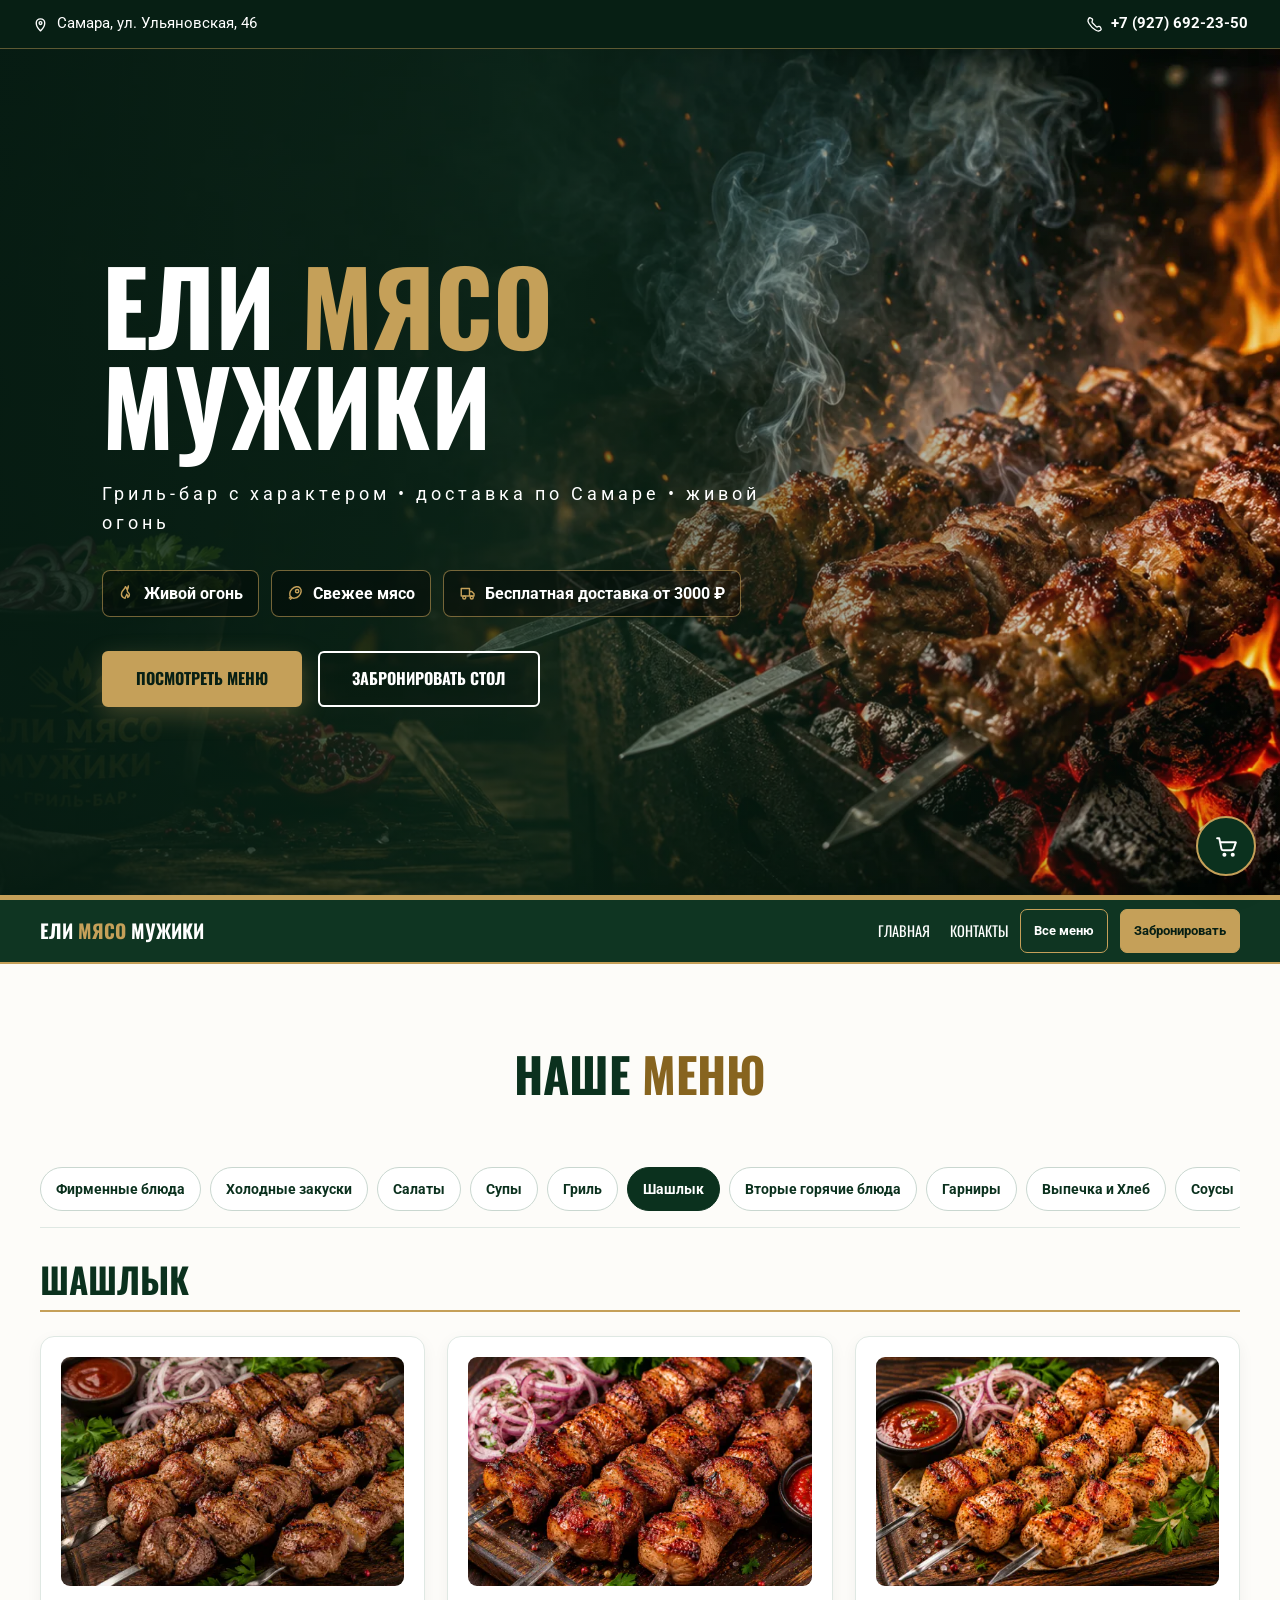
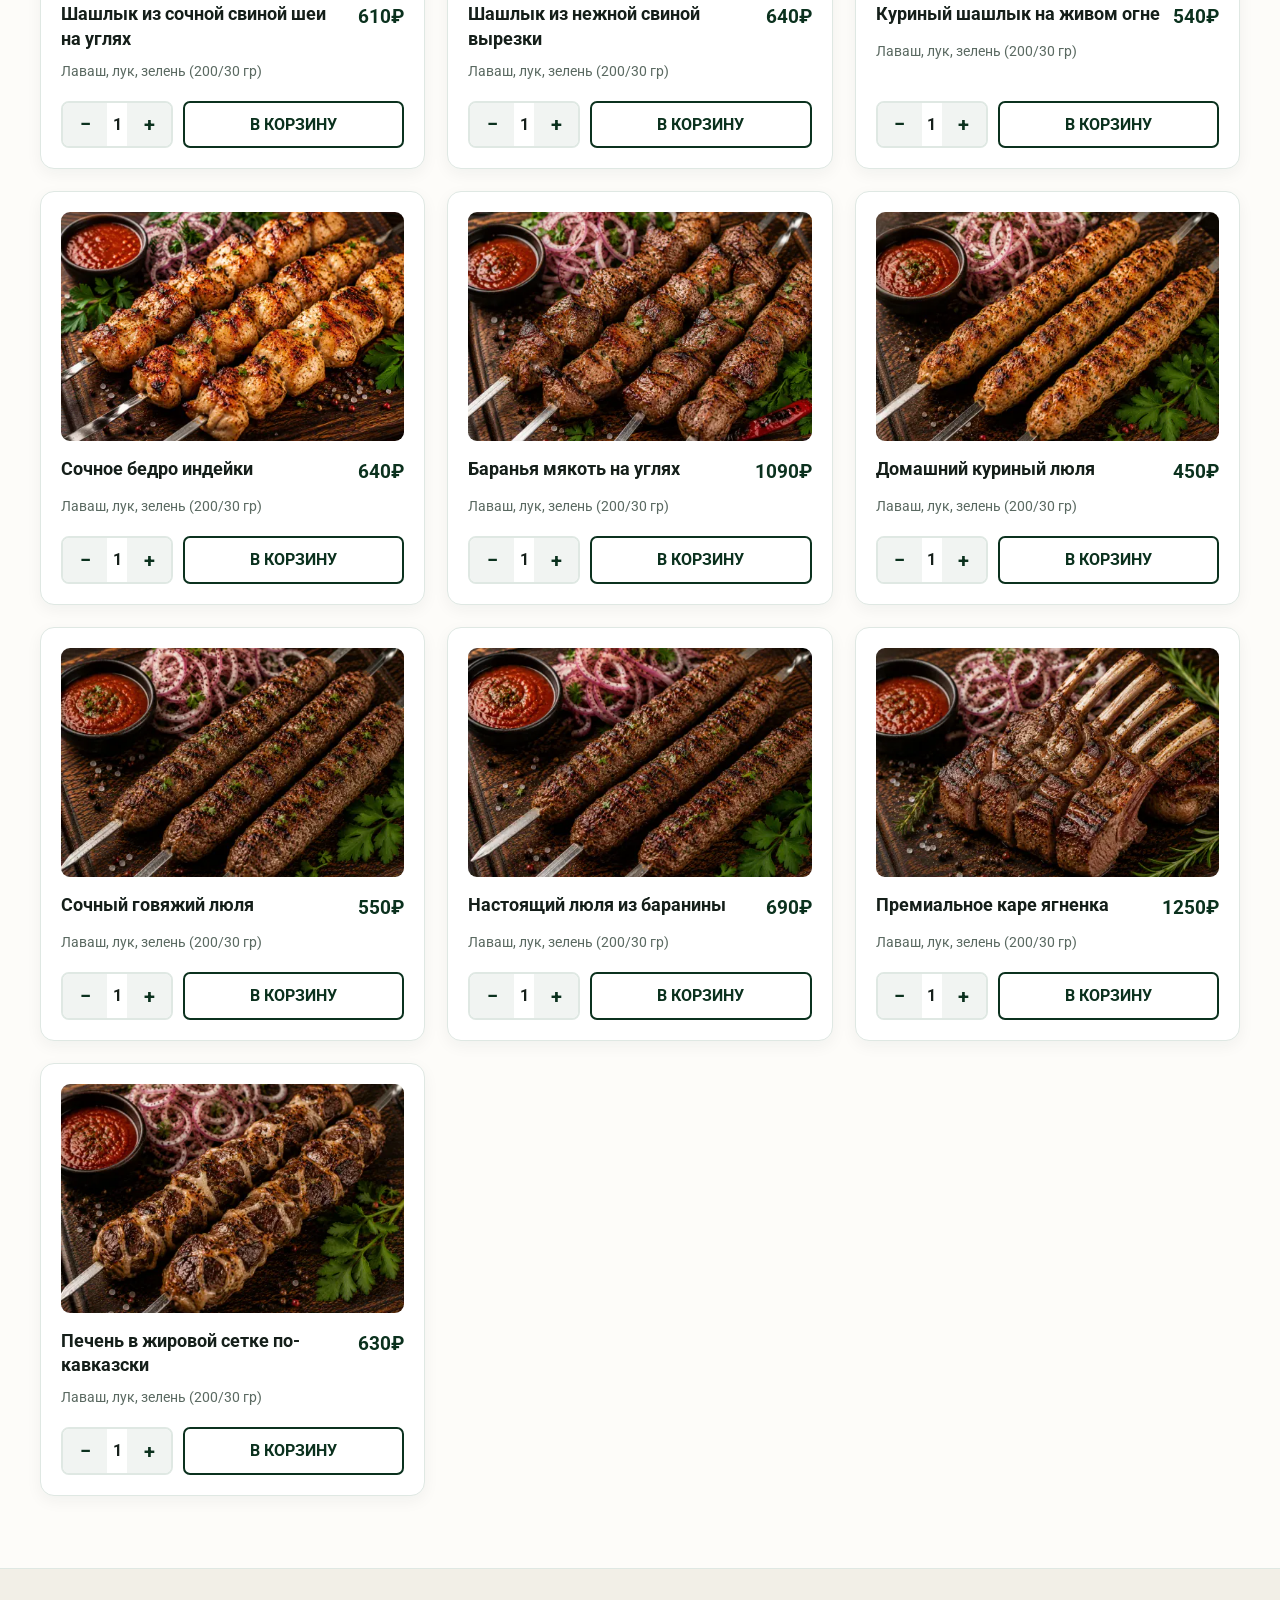
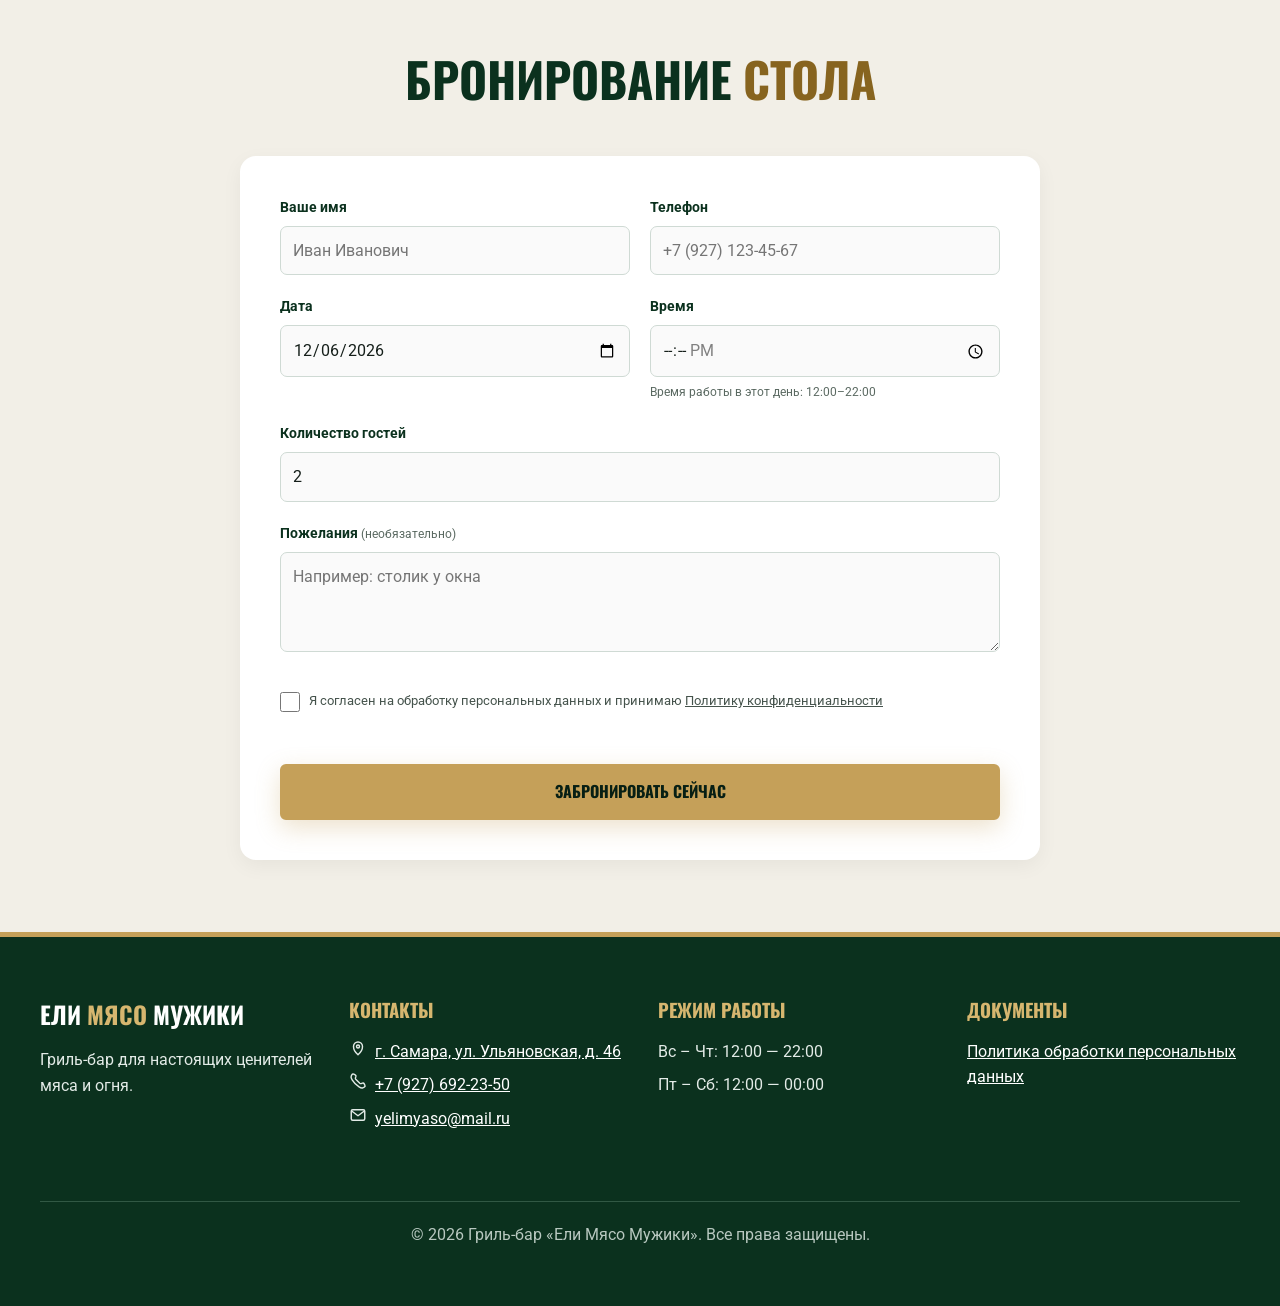
==== commit 9157b5e2: "Make booking navigation reliable on mobile" ====
--- a/index.html
+++ b/index.html
@@ -1 +1 @@
-<!DOCTYPE html><html lang="ru"><head><meta charSet="utf-8"/><meta name="viewport" content="width=device-width, initial-scale=1"/><link rel="preload" as="image" imageSrcSet="/images/hero-960.webp 960w, /images/hero-optimized.webp 1672w" imageSizes="100vw" fetchPriority="high"/><link rel="stylesheet" href="/_next/static/chunks/3daxd-z80ral7.css" data-precedence="next"/><link rel="preload" as="script" fetchPriority="low" href="/_next/static/chunks/11wms753hqmz4.js"/><script src="/_next/static/chunks/372xtqbdnscm8.js" async=""></script><script src="/_next/static/chunks/38986hobbfl6e.js" async=""></script><script src="/_next/static/chunks/turbopack-13n5i5j8hhe3y.js" async=""></script><script src="/_next/static/chunks/3szs9nia7hdya.js" async="" crossorigin=""></script><script src="/_next/static/chunks/20ui-onp668i2.js" async="" crossorigin=""></script><link rel="preload" href="https://fonts.googleapis.com/css2?family=Oswald:wght@400;700&amp;family=Roboto:wght@300;400;700&amp;display=swap" as="style"/><meta name="theme-color" content="#0b311e"/><title>Ели Мясо Мужики | Официальный сайт | Самара</title><meta name="description" content="Гриль-бар «Ели Мясо Мужики» в Самаре. Шашлык, мясо на углях, доставка еды и бронирование столов."/><meta name="referrer" content="strict-origin-when-cross-origin"/><meta name="robots" content="index, follow"/><link rel="canonical" href="https://yelimyaso.ru/"/><meta property="og:title" content="Ели Мясо Мужики | Официальный сайт | Самара"/><meta property="og:description" content="Гриль-бар «Ели Мясо Мужики» в Самаре. Шашлык, мясо на углях, доставка еды и бронирование столов."/><meta property="og:url" content="https://yelimyaso.ru/"/><meta property="og:site_name" content="Ели Мясо Мужики"/><meta property="og:locale" content="ru_RU"/><meta property="og:image" content="https://yelimyaso.ru/images/hero-optimized.webp"/><meta property="og:image:width" content="1672"/><meta property="og:image:height" content="941"/><meta property="og:image:alt" content="Шашлык на живом огне в гриль-баре «Ели Мясо Мужики»"/><meta property="og:type" content="website"/><meta name="twitter:card" content="summary_large_image"/><meta name="twitter:title" content="Ели Мясо Мужики | Официальный сайт | Самара"/><meta name="twitter:description" content="Гриль-бар «Ели Мясо Мужики» в Самаре. Шашлык, мясо на углях, доставка еды и бронирование столов."/><meta name="twitter:image" content="https://yelimyaso.ru/images/hero-optimized.webp"/><link rel="icon" href="/favicon.ico"/><link rel="icon" href="/icon.svg" type="image/svg+xml"/><link rel="apple-touch-icon" href="/apple-touch-icon.png"/><link rel="preconnect" href="https://fonts.googleapis.com"/><link rel="preconnect" href="https://fonts.gstatic.com" crossorigin="anonymous"/><link href="https://fonts.googleapis.com/css2?family=Oswald:wght@400;700&amp;family=Roboto:wght@300;400;700&amp;display=swap" rel="stylesheet"/><script src="/_next/static/chunks/0cz1d0mv5g_q7.js" noModule=""></script></head><body><div hidden=""><!--$--><!--/$--></div><div class="contact-strip" aria-label="Контактная информация"><div class="container contact-strip-content"><a class="contact-address" href="https://yandex.ru/maps/?text=%D0%A1%D0%B0%D0%BC%D0%B0%D1%80%D0%B0%2C%20%D1%83%D0%BB.%20%D0%A3%D0%BB%D1%8F%D0%BD%D0%BE%D0%B2%D1%81%D0%BA%D0%B0%D1%8F%2C%2046" target="_blank" rel="noopener noreferrer" title="Открыть адрес на карте"><svg class="icon" width="17" height="17" viewBox="0 0 24 24" fill="none" stroke="currentColor" stroke-width="1.9" stroke-linecap="round" stroke-linejoin="round" aria-hidden="true" focusable="false"><path d="M12 21s6-5.1 6-11a6 6 0 1 0-12 0c0 5.9 6 11 6 11Z"></path><circle cx="12" cy="10" r="2"></circle></svg><span class="contact-address-text contact-address-full">Самара, ул. Ульяновская, 46</span><span class="contact-address-text contact-address-compact" aria-hidden="true">Ульяновская, 46</span></a><a class="contact-phone" href="tel:+79276922350"><svg class="icon" width="17" height="17" viewBox="0 0 24 24" fill="none" stroke="currentColor" stroke-width="1.9" stroke-linecap="round" stroke-linejoin="round" aria-hidden="true" focusable="false"><path d="M8.2 3.7 6.4 2.8a2 2 0 0 0-2.6.9l-.9 2c-.5 1.1 0 2.8 1.3 4.9 2 3.3 5.9 7.2 9.2 9.2 2.1 1.3 3.8 1.8 4.9 1.3l2-.9a2 2 0 0 0 .9-2.6l-.9-1.8a2 2 0 0 0-2.4-1l-1.7.6a1.8 1.8 0 0 1-1.8-.4L9 9.6a1.8 1.8 0 0 1-.4-1.8l.6-1.7a2 2 0 0 0-1-2.4Z"></path></svg> <!-- -->+7 (927) 692-23-50</a></div></div><header id="home" class="hero"><img class="hero-background" src="/images/hero-optimized.webp" srcSet="/images/hero-960.webp 960w, /images/hero-optimized.webp 1672w" sizes="100vw" alt="" aria-hidden="true" width="1672" height="941" loading="eager" decoding="async" fetchPriority="high"/><div class="hero-content"><h1>ЕЛИ <span>МЯСО</span> МУЖИКИ</h1><p class="subtitle">Гриль-бар с характером • доставка по Самаре • живой огонь</p><div class="hero-benefits"><div><svg class="icon" width="18" height="18" viewBox="0 0 24 24" fill="none" stroke="currentColor" stroke-width="1.9" stroke-linecap="round" stroke-linejoin="round" aria-hidden="true" focusable="false"><path d="M13.8 2.5c.5 3.7-2.1 4.8-1.3 7.1.4 1.2 1.5 1.7 2.3 3.1.9 1.8.2 4.3-1.8 5.2.5-1.8-.2-3.2-1.4-4.3.1 2.2-2.4 3.1-2.1 5.5C6 18 4 15.2 4.8 11.8c.8-3.4 4.5-4.9 5.1-8.3 1.1.9 1.7 2.1 1.8 3.5 1.2-1.1 1.8-2.7 2.1-4.5Z"></path></svg>Живой огонь</div><div><svg class="icon" width="18" height="18" viewBox="0 0 24 24" fill="none" stroke="currentColor" stroke-width="1.9" stroke-linecap="round" stroke-linejoin="round" aria-hidden="true" focusable="false"><path d="M6.7 6.7c3.4-3.4 8.2-4 10.7-1.5 2.5 2.5 1.9 7.3-1.5 10.7-3.4 3.4-8.2 4-10.7 1.5-2.5-2.5-1.9-7.3 1.5-10.7Z"></path><circle cx="13.5" cy="9.5" r="2.2"></circle><path d="m5.1 16.8-2 2m3.5-.5-2 2"></path></svg>Свежее мясо</div><div><svg class="icon" width="18" height="18" viewBox="0 0 24 24" fill="none" stroke="currentColor" stroke-width="1.9" stroke-linecap="round" stroke-linejoin="round" aria-hidden="true" focusable="false"><path d="M3 6h11v10H3zM14 10h3l3 3v3h-6z"></path><circle cx="7" cy="18" r="2"></circle><circle cx="17" cy="18" r="2"></circle></svg>Бесплатная доставка от <!-- -->3000<!-- --> ₽</div></div><div class="header-btns"><a href="#menu" class="btn btn-red">Посмотреть меню</a><a href="#booking" class="btn btn-outline">Забронировать стол</a></div></div></header><nav class="main-nav" aria-label="Основная навигация"><div class="container nav-content"><a class="nav-brand" href="#home" aria-label="Вернуться в начало страницы"><span class="nav-brand-full">ЕЛИ <b>МЯСО</b> МУЖИКИ</span><span class="nav-brand-compact" aria-hidden="true">ЕЛИ <b>МЯСО</b></span></a><div class="nav-actions"><div class="nav-links"><a href="#home">Главная</a><a href="#contacts">Контакты</a></div><a href="#menu" class="nav-menu-btn">Все меню</a><a href="#booking" class="nav-booking-btn">Забронировать</a></div></div></nav><main><section id="menu" class="section menu-section"><div class="container menu-shell"><h2 class="section-title">Наше <span>Меню</span></h2><nav class="category-nav-wrap" aria-label="Категории меню"><div class="category-nav"><button data-category-index="0" type="button" class="category-chip" aria-pressed="false" aria-controls="menu-results">Шашлык с собой (цена за 1 кг)</button><button data-category-index="1" type="button" class="category-chip" aria-pressed="false" aria-controls="menu-results">Фирменные блюда</button><button data-category-index="2" type="button" class="category-chip" aria-pressed="false" aria-controls="menu-results">Холодные закуски</button><button data-category-index="3" type="button" class="category-chip" aria-pressed="false" aria-controls="menu-results">Салаты</button><button data-category-index="4" type="button" class="category-chip" aria-pressed="false" aria-controls="menu-results">Супы</button><button data-category-index="5" type="button" class="category-chip" aria-pressed="false" aria-controls="menu-results">Гриль</button><button data-category-index="6" type="button" class="category-chip active" aria-pressed="true" aria-controls="menu-results">Шашлык</button><button data-category-index="7" type="button" class="category-chip" aria-pressed="false" aria-controls="menu-results">Вторые горячие блюда</button><button data-category-index="8" type="button" class="category-chip" aria-pressed="false" aria-controls="menu-results">Гарниры</button><button data-category-index="9" type="button" class="category-chip" aria-pressed="false" aria-controls="menu-results">Выпечка и Хлеб</button><button data-category-index="10" type="button" class="category-chip" aria-pressed="false" aria-controls="menu-results">Соусы</button><button data-category-index="11" type="button" class="category-chip" aria-pressed="false" aria-controls="menu-results">Напитки</button><button data-category-index="12" type="button" class="category-chip" aria-pressed="false" aria-controls="menu-results">Маринованное мясо с собой</button></div></nav><div id="menu-results" class="menu-container menu-changing"><div class="category-block"><h3 class="category-name">Шашлык</h3><div class="menu-grid"><article class="menu-card"><img src="/images/menu/shey.webp" srcSet="/images/menu/shey-480.webp 480w, /images/menu/shey-720.webp 720w, /images/menu/shey.webp 900w" sizes="(max-width: 600px) calc(100vw - 56px), (max-width: 1000px) calc(50vw - 50px), 360px" class="item-img active" alt="Шашлык из сочной свиной шеи на углях" loading="lazy" decoding="async" width="720" height="480"/><div class="card-header"><h4 class="item-name">Шашлык из сочной свиной шеи на углях</h4><span class="item-price">610<!-- -->₽</span></div><p class="item-desc">Лаваш, лук, зелень (200/30 гр)</p><div class="order-controls"><div class="qty-picker" aria-label="Количество блюда"><button type="button" aria-label="Уменьшить количество">−</button><span>1</span><button type="button" aria-label="Увеличить количество">+</button></div><button class="btn-add" type="button" aria-label="Добавить «Шашлык из сочной свиной шеи на углях» в корзину">В корзину</button></div></article><article class="menu-card"><img src="/images/menu/vyrezka.webp" srcSet="/images/menu/vyrezka-480.webp 480w, /images/menu/vyrezka-720.webp 720w, /images/menu/vyrezka.webp 900w" sizes="(max-width: 600px) calc(100vw - 56px), (max-width: 1000px) calc(50vw - 50px), 360px" class="item-img active" alt="Шашлык из нежной свиной вырезки" loading="lazy" decoding="async" width="720" height="480"/><div class="card-header"><h4 class="item-name">Шашлык из нежной свиной вырезки</h4><span class="item-price">640<!-- -->₽</span></div><p class="item-desc">Лаваш, лук, зелень (200/30 гр)</p><div class="order-controls"><div class="qty-picker" aria-label="Количество блюда"><button type="button" aria-label="Уменьшить количество">−</button><span>1</span><button type="button" aria-label="Увеличить количество">+</button></div><button class="btn-add" type="button" aria-label="Добавить «Шашлык из нежной свиной вырезки» в корзину">В корзину</button></div></article><article class="menu-card"><img src="/images/menu/sh_kur.webp" srcSet="/images/menu/sh_kur-480.webp 480w, /images/menu/sh_kur-720.webp 720w, /images/menu/sh_kur.webp 900w" sizes="(max-width: 600px) calc(100vw - 56px), (max-width: 1000px) calc(50vw - 50px), 360px" class="item-img active" alt="Куриный шашлык на живом огне" loading="lazy" decoding="async" width="720" height="480"/><div class="card-header"><h4 class="item-name">Куриный шашлык на живом огне</h4><span class="item-price">540<!-- -->₽</span></div><p class="item-desc">Лаваш, лук, зелень (200/30 гр)</p><div class="order-controls"><div class="qty-picker" aria-label="Количество блюда"><button type="button" aria-label="Уменьшить количество">−</button><span>1</span><button type="button" aria-label="Увеличить количество">+</button></div><button class="btn-add" type="button" aria-label="Добавить «Куриный шашлык на живом огне» в корзину">В корзину</button></div></article><article class="menu-card"><img src="/images/menu/indeyka.webp" srcSet="/images/menu/indeyka-480.webp 480w, /images/menu/indeyka-720.webp 720w, /images/menu/indeyka.webp 900w" sizes="(max-width: 600px) calc(100vw - 56px), (max-width: 1000px) calc(50vw - 50px), 360px" class="item-img active" alt="Сочное бедро индейки" loading="lazy" decoding="async" width="720" height="480"/><div class="card-header"><h4 class="item-name">Сочное бедро индейки</h4><span class="item-price">640<!-- -->₽</span></div><p class="item-desc">Лаваш, лук, зелень (200/30 гр)</p><div class="order-controls"><div class="qty-picker" aria-label="Количество блюда"><button type="button" aria-label="Уменьшить количество">−</button><span>1</span><button type="button" aria-label="Увеличить количество">+</button></div><button class="btn-add" type="button" aria-label="Добавить «Сочное бедро индейки» в корзину">В корзину</button></div></article><article class="menu-card"><img src="/images/menu/baran_myk.webp" srcSet="/images/menu/baran_myk-480.webp 480w, /images/menu/baran_myk-720.webp 720w, /images/menu/baran_myk.webp 900w" sizes="(max-width: 600px) calc(100vw - 56px), (max-width: 1000px) calc(50vw - 50px), 360px" class="item-img active" alt="Баранья мякоть на углях" loading="lazy" decoding="async" width="720" height="480"/><div class="card-header"><h4 class="item-name">Баранья мякоть на углях</h4><span class="item-price">1090<!-- -->₽</span></div><p class="item-desc">Лаваш, лук, зелень (200/30 гр)</p><div class="order-controls"><div class="qty-picker" aria-label="Количество блюда"><button type="button" aria-label="Уменьшить количество">−</button><span>1</span><button type="button" aria-label="Увеличить количество">+</button></div><button class="btn-add" type="button" aria-label="Добавить «Баранья мякоть на углях» в корзину">В корзину</button></div></article><article class="menu-card"><img src="/images/menu/kebab_k.webp" srcSet="/images/menu/kebab_k-480.webp 480w, /images/menu/kebab_k-720.webp 720w, /images/menu/kebab_k.webp 900w" sizes="(max-width: 600px) calc(100vw - 56px), (max-width: 1000px) calc(50vw - 50px), 360px" class="item-img active" alt="Домашний куриный люля" loading="lazy" decoding="async" width="720" height="480"/><div class="card-header"><h4 class="item-name">Домашний куриный люля</h4><span class="item-price">450<!-- -->₽</span></div><p class="item-desc">Лаваш, лук, зелень (200/30 гр)</p><div class="order-controls"><div class="qty-picker" aria-label="Количество блюда"><button type="button" aria-label="Уменьшить количество">−</button><span>1</span><button type="button" aria-label="Увеличить количество">+</button></div><button class="btn-add" type="button" aria-label="Добавить «Домашний куриный люля» в корзину">В корзину</button></div></article><article class="menu-card"><img src="/images/menu/kebab_g.webp" srcSet="/images/menu/kebab_g-480.webp 480w, /images/menu/kebab_g-720.webp 720w, /images/menu/kebab_g.webp 900w" sizes="(max-width: 600px) calc(100vw - 56px), (max-width: 1000px) calc(50vw - 50px), 360px" class="item-img active" alt="Сочный говяжий люля" loading="lazy" decoding="async" width="720" height="480"/><div class="card-header"><h4 class="item-name">Сочный говяжий люля</h4><span class="item-price">550<!-- -->₽</span></div><p class="item-desc">Лаваш, лук, зелень (200/30 гр)</p><div class="order-controls"><div class="qty-picker" aria-label="Количество блюда"><button type="button" aria-label="Уменьшить количество">−</button><span>1</span><button type="button" aria-label="Увеличить количество">+</button></div><button class="btn-add" type="button" aria-label="Добавить «Сочный говяжий люля» в корзину">В корзину</button></div></article><article class="menu-card"><img src="/images/menu/kare_b.webp" srcSet="/images/menu/kare_b-480.webp 480w, /images/menu/kare_b-720.webp 720w, /images/menu/kare_b.webp 900w" sizes="(max-width: 600px) calc(100vw - 56px), (max-width: 1000px) calc(50vw - 50px), 360px" class="item-img active" alt="Настоящий люля из баранины" loading="lazy" decoding="async" width="720" height="480"/><div class="card-header"><h4 class="item-name">Настоящий люля из баранины</h4><span class="item-price">690<!-- -->₽</span></div><p class="item-desc">Лаваш, лук, зелень (200/30 гр)</p><div class="order-controls"><div class="qty-picker" aria-label="Количество блюда"><button type="button" aria-label="Уменьшить количество">−</button><span>1</span><button type="button" aria-label="Увеличить количество">+</button></div><button class="btn-add" type="button" aria-label="Добавить «Настоящий люля из баранины» в корзину">В корзину</button></div></article><article class="menu-card"><img src="/images/menu/kare.webp" srcSet="/images/menu/kare-480.webp 480w, /images/menu/kare-720.webp 720w, /images/menu/kare.webp 900w" sizes="(max-width: 600px) calc(100vw - 56px), (max-width: 1000px) calc(50vw - 50px), 360px" class="item-img active" alt="Премиальное каре ягненка" loading="lazy" decoding="async" width="720" height="480"/><div class="card-header"><h4 class="item-name">Премиальное каре ягненка</h4><span class="item-price">1250<!-- -->₽</span></div><p class="item-desc">Лаваш, лук, зелень (200/30 гр)</p><div class="order-controls"><div class="qty-picker" aria-label="Количество блюда"><button type="button" aria-label="Уменьшить количество">−</button><span>1</span><button type="button" aria-label="Увеличить количество">+</button></div><button class="btn-add" type="button" aria-label="Добавить «Премиальное каре ягненка» в корзину">В корзину</button></div></article><article class="menu-card"><img src="/images/menu/pechen.webp" srcSet="/images/menu/pechen-480.webp 480w, /images/menu/pechen-720.webp 720w, /images/menu/pechen.webp 900w" sizes="(max-width: 600px) calc(100vw - 56px), (max-width: 1000px) calc(50vw - 50px), 360px" class="item-img active" alt="Печень в жировой сетке по-кавказски" loading="lazy" decoding="async" width="720" height="480"/><div class="card-header"><h4 class="item-name">Печень в жировой сетке по-кавказски</h4><span class="item-price">630<!-- -->₽</span></div><p class="item-desc">Лаваш, лук, зелень (200/30 гр)</p><div class="order-controls"><div class="qty-picker" aria-label="Количество блюда"><button type="button" aria-label="Уменьшить количество">−</button><span>1</span><button type="button" aria-label="Увеличить количество">+</button></div><button class="btn-add" type="button" aria-label="Добавить «Печень в жировой сетке по-кавказски» в корзину">В корзину</button></div></article></div></div></div></div></section><section id="booking" class="section booking-section"><div class="container"><h2 class="section-title">Бронирование <span>стола</span></h2><div class="booking-container"><form class="form-grid" aria-busy="false"><div><label for="booking-name">Ваше имя</label><input id="booking-name" autoComplete="name" placeholder="Иван Иванович" required="" maxLength="80" name="name"/></div><div><label for="booking-phone">Телефон</label><input id="booking-phone" type="tel" autoComplete="tel" inputMode="tel" placeholder="+7 (927) 123-45-67" required="" maxLength="18" name="phone"/></div><div><label for="booking-date">Дата</label><input id="booking-date" type="date" min="" required="" name="date" value=""/></div><div><label for="booking-time">Время</label><input id="booking-time" type="time" min="12:00" max="22:00" step="900" required="" name="time"/><p class="field-hint">Время работы в этот день: <!-- -->12:00<!-- -->–<!-- -->22:00</p></div><div class="full"><label for="booking-guests">Количество гостей</label><input id="booking-guests" type="number" min="1" max="30" inputMode="numeric" required="" name="guests" value="2"/></div><div class="full"><label for="booking-comment">Пожелания <span class="optional">(необязательно)</span></label><textarea id="booking-comment" name="comment" rows="3" placeholder="Например: столик у окна" maxLength="500"></textarea></div><label class="checkbox-label consent full" for="booking-consent"><input id="booking-consent" type="checkbox" required=""/><span>Я согласен на обработку персональных данных и принимаю <a href="/privacy/" target="_blank" rel="noopener noreferrer">Политику конфиденциальности</a></span></label><button type="submit" class="btn btn-red full submit-btn">Забронировать сейчас</button></form></div></div></section></main><footer id="contacts"><div class="container footer-content"><div class="footer-logo"><h2>ЕЛИ <span>МЯСО</span> МУЖИКИ</h2><p>Гриль-бар для настоящих ценителей мяса и огня.</p></div><div class="footer-info"><h3>Контакты</h3><p><svg class="icon" width="18" height="18" viewBox="0 0 24 24" fill="none" stroke="currentColor" stroke-width="1.9" stroke-linecap="round" stroke-linejoin="round" aria-hidden="true" focusable="false"><path d="M12 21s6-5.1 6-11a6 6 0 1 0-12 0c0 5.9 6 11 6 11Z"></path><circle cx="12" cy="10" r="2"></circle></svg><a href="https://yandex.ru/maps/?text=%D0%A1%D0%B0%D0%BC%D0%B0%D1%80%D0%B0%2C%20%D1%83%D0%BB.%20%D0%A3%D0%BB%D1%8F%D0%BD%D0%BE%D0%B2%D1%81%D0%BA%D0%B0%D1%8F%2C%2046" target="_blank" rel="noopener noreferrer">г. Самара, ул. Ульяновская, д. 46</a></p><p><svg class="icon" width="18" height="18" viewBox="0 0 24 24" fill="none" stroke="currentColor" stroke-width="1.9" stroke-linecap="round" stroke-linejoin="round" aria-hidden="true" focusable="false"><path d="M8.2 3.7 6.4 2.8a2 2 0 0 0-2.6.9l-.9 2c-.5 1.1 0 2.8 1.3 4.9 2 3.3 5.9 7.2 9.2 9.2 2.1 1.3 3.8 1.8 4.9 1.3l2-.9a2 2 0 0 0 .9-2.6l-.9-1.8a2 2 0 0 0-2.4-1l-1.7.6a1.8 1.8 0 0 1-1.8-.4L9 9.6a1.8 1.8 0 0 1-.4-1.8l.6-1.7a2 2 0 0 0-1-2.4Z"></path></svg><a href="tel:+79276922350">+7 (927) 692-23-50</a></p><p><svg class="icon" width="18" height="18" viewBox="0 0 24 24" fill="none" stroke="currentColor" stroke-width="1.9" stroke-linecap="round" stroke-linejoin="round" aria-hidden="true" focusable="false"><rect x="3" y="5" width="18" height="14" rx="2"></rect><path d="m4 7 8 6 8-6"></path></svg><a href="mailto:yelimyaso@mail.ru">yelimyaso@mail.ru</a></p></div><div class="footer-info"><h3>Режим работы</h3><p>Вс – Чт: <!-- -->12:00 — 22:00</p><p>Пт – Сб: <!-- -->12:00 — 00:00</p></div><div class="footer-info"><h3>Документы</h3><p><a href="/privacy/">Политика обработки персональных данных</a></p></div><div class="copyright">© 2026 Гриль-бар «Ели Мясо Мужики». Все права защищены.</div></div></footer><div class="toast" role="status" aria-live="polite" aria-atomic="true"></div><button type="button" class="cart-btn" aria-haspopup="dialog" aria-expanded="false" aria-controls="cart-dialog" aria-label="Открыть корзину"><svg class="icon cart-icon" width="25" height="25" viewBox="0 0 24 24" fill="none" stroke="currentColor" stroke-width="1.9" stroke-linecap="round" stroke-linejoin="round" aria-hidden="true" focusable="false"><path d="M3 4h2l2.1 10.1a2 2 0 0 0 2 1.6h7.8a2 2 0 0 0 1.9-1.4L21 8H6"></path><circle cx="10" cy="20" r="1"></circle><circle cx="18" cy="20" r="1"></circle></svg></button><script type="application/ld+json">{"@context":"https://schema.org","@type":"Restaurant","name":"Ели Мясо Мужики","url":"https://yelimyaso.ru","image":"https://yelimyaso.ru/images/hero-optimized.webp","telephone":"+7 (927) 692-23-50","email":"yelimyaso@mail.ru","priceRange":"₽₽","servesCuisine":["Шашлык","Блюда на гриле","Кавказская кухня"],"acceptsReservations":true,"hasMenu":"https://yelimyaso.ru/#menu","address":{"@type":"PostalAddress","streetAddress":"ул. Ульяновская, 46","addressLocality":"Самара","addressRegion":"Самарская область","addressCountry":"RU"},"openingHoursSpecification":[{"@type":"OpeningHoursSpecification","dayOfWeek":["Sunday","Monday","Tuesday","Wednesday","Thursday"],"opens":"12:00","closes":"22:00"},{"@type":"OpeningHoursSpecification","dayOfWeek":["Friday","Saturday"],"opens":"12:00","closes":"23:59"}]}</script><!--$--><!--/$--><noscript><div><img src="https://mc.yandex.ru/watch/109705454" class="metrika-pixel" alt=""/></div></noscript><script src="/_next/static/chunks/11wms753hqmz4.js" id="_R_" async=""></script><script>(self.__next_f=self.__next_f||[]).push([0])</script><script>self.__next_f.push([1,"1:\"$Sreact.fragment\"\n2:I[31104,[\"/_next/static/chunks/3szs9nia7hdya.js\"],\"default\"]\n3:I[75461,[\"/_next/static/chunks/3szs9nia7hdya.js\"],\"default\"]\n4:I[13274,[\"/_next/static/chunks/3szs9nia7hdya.js\"],\"\"]\n6:I[60875,[\"/_next/static/chunks/3szs9nia7hdya.js\",\"/_next/static/chunks/20ui-onp668i2.js\"],\"default\"]\n7:I[5867,[\"/_next/static/chunks/3szs9nia7hdya.js\"],\"OutletBoundary\"]\n8:\"$Sreact.suspense\"\na:I[5867,[\"/_next/static/chunks/3szs9nia7hdya.js\"],\"ViewportBoundary\"]\nc:I[5867,[\"/_next/static/chunks/3szs9nia7hdya.js\"],\"MetadataBoundary\"]\ne:I[61582,[\"/_next/static/chunks/3szs9nia7hdya.js\"],\"default\",1]\n:HL[\"/_next/static/chunks/3daxd-z80ral7.css\",\"style\"]\n:HL[\"https://fonts.googleapis.com/css2?family=Oswald:wght@400;700\u0026family=Roboto:wght@300;400;700\u0026display=swap\",\"style\"]\n5:[\"$\",\"div\",null,{\"children\":[\"$\",\"img\",null,{\"src\":\"https://mc.yandex.ru/watch/109705454\",\"className\":\"metrika-pixel\",\"alt\":\"\"}]}]\n0:{\"P\":null,\"c\":[\"\",\"\"],\"q\":\"\",\"i\":false,\"f\":[[[\"\",{\"children\":[\"__PAGE__\",{},\"$undefined\",\"$undefined\",4608]},\"$undefined\",\"$undefined\",4624],[[\"$\",\"$1\",\"c\",{\"children\":[[[\"$\",\"link\",\"0\",{\"rel\":\"stylesheet\",\"href\":\"/_next/static/chunks/3daxd-z80ral7.css\",\"precedence\":\"next\",\"crossOrigin\":\"$undefined\",\"nonce\":\"$undefined\"}],[\"$\",\"script\",\"script-0\",{\"src\":\"/_next/static/chunks/3szs9nia7hdya.js\",\"async\":true,\"nonce\":\"$undefined\"}]],[\"$\",\"html\",null,{\"lang\":\"ru\",\"children\":[[\"$\",\"head\",null,{\"children\":[[\"$\",\"link\",null,{\"rel\":\"preconnect\",\"href\":\"https://fonts.googleapis.com\"}],[\"$\",\"link\",null,{\"rel\":\"preconnect\",\"href\":\"https://fonts.gstatic.com\",\"crossOrigin\":\"anonymous\"}],[\"$\",\"link\",null,{\"href\":\"https://fonts.googleapis.com/css2?family=Oswald:wght@400;700\u0026family=Roboto:wght@300;400;700\u0026display=swap\",\"rel\":\"stylesheet\"}]]}],[\"$\",\"body\",null,{\"children\":[[\"$\",\"$L2\",null,{\"parallelRouterKey\":\"children\",\"error\":\"$undefined\",\"errorStyles\":\"$undefined\",\"errorScripts\":\"$undefined\",\"template\":[\"$\",\"$L3\",null,{}],\"templateStyles\":\"$undefined\",\"templateScripts\":\"$undefined\",\"notFound\":[[[\"$\",\"title\",null,{\"children\":\"404: This page could not be found.\"}],[\"$\",\"div\",null,{\"style\":{\"fontFamily\":\"system-ui,\\\"Segoe UI\\\",Roboto,Helvetica,Arial,sans-serif,\\\"Apple Color Emoji\\\",\\\"Segoe UI Emoji\\\"\",\"height\":\"100vh\",\"textAlign\":\"center\",\"display\":\"flex\",\"flexDirection\":\"column\",\"alignItems\":\"center\",\"justifyContent\":\"center\"},\"children\":[\"$\",\"div\",null,{\"children\":[[\"$\",\"style\",null,{\"dangerouslySetInnerHTML\":{\"__html\":\"body{color:#000;background:#fff;margin:0}.next-error-h1{border-right:1px solid rgba(0,0,0,.3)}@media (prefers-color-scheme:dark){body{color:#fff;background:#000}.next-error-h1{border-right:1px solid rgba(255,255,255,.3)}}\"}}],[\"$\",\"h1\",null,{\"className\":\"next-error-h1\",\"style\":{\"display\":\"inline-block\",\"margin\":\"0 20px 0 0\",\"padding\":\"0 23px 0 0\",\"fontSize\":24,\"fontWeight\":500,\"verticalAlign\":\"top\",\"lineHeight\":\"49px\"},\"children\":404}],[\"$\",\"div\",null,{\"style\":{\"display\":\"inline-block\"},\"children\":[\"$\",\"h2\",null,{\"style\":{\"fontSize\":14,\"fontWeight\":400,\"lineHeight\":\"49px\",\"margin\":0},\"children\":\"This page could not be found.\"}]}]]}]}]],[]],\"forbidden\":\"$undefined\",\"unauthorized\":\"$undefined\"}],[\"$\",\"$L4\",null,{\"id\":\"yandex-metrika\",\"strategy\":\"afterInteractive\",\"children\":\"\\n          (function(m,e,t,r,i,k,a){\\n            m[i]=m[i]||function(){(m[i].a=m[i].a||[]).push(arguments)};\\n            m[i].l=1*new Date();\\n            k=e.createElement(t),a=e.getElementsByTagName(t)[0],k.async=1,k.src=r,a.parentNode.insertBefore(k,a)\\n          })(window,document,'script','https://mc.yandex.ru/metrika/tag.js?id=109705454','ym');\\n          ym(109705454,'init',{ssr:true,webvisor:true,clickmap:true,accurateTrackBounce:true,trackLinks:true});\\n        \"}],[\"$\",\"noscript\",null,{\"children\":\"$5\"}]]}]]}]]}],{\"children\":[[\"$\",\"$1\",\"c\",{\"children\":[[[\"$\",\"$L6\",null,{}],[\"$\",\"script\",null,{\"type\":\"application/ld+json\",\"dangerouslySetInnerHTML\":{\"__html\":\"{\\\"@context\\\":\\\"https://schema.org\\\",\\\"@type\\\":\\\"Restaurant\\\",\\\"name\\\":\\\"Ели Мясо Мужики\\\",\\\"url\\\":\\\"https://yelimyaso.ru\\\",\\\"image\\\":\\\"https://yelimyaso.ru/images/hero-optimized.webp\\\",\\\"telephone\\\":\\\"+7 (927) 692-23-50\\\",\\\"email\\\":\\\"yelimyaso@mail.ru\\\",\\\"priceRange\\\":\\\"₽₽\\\",\\\"servesCuisine\\\":[\\\"Шашлык\\\",\\\"Блюда на гриле\\\",\\\"Кавказская кухня\\\"],\\\"acceptsReservations\\\":true,\\\"hasMenu\\\":\\\"https://yelimyaso.ru/#menu\\\",\\\"address\\\":{\\\"@type\\\":\\\"PostalAddress\\\",\\\"streetAddress\\\":\\\"ул. Ульяновская, 46\\\",\\\"addressLocality\\\":\\\"Самара\\\",\\\"addressRegion\\\":\\\"Самарская область\\\",\\\"addressCountry\\\":\\\"RU\\\"},\\\"openingHoursSpecification\\\":[{\\\"@type\\\":\\\"OpeningHoursSpecification\\\",\\\"dayOfWeek\\\":[\\\"Sunday\\\",\\\"Monday\\\",\\\"Tuesday\\\",\\\"Wednesday\\\",\\\"Thursday\\\"],\\\"opens\\\":\\\"12:00\\\",\\\"closes\\\":\\\"22:00\\\"},{\\\"@type\\\":\\\"OpeningHoursSpecification\\\",\\\"dayOfWeek\\\":[\\\"Friday\\\",\\\"Saturday\\\"],\\\"opens\\\":\\\"12:00\\\",\\\"closes\\\":\\\"23:59\\\"}]}\"}}]],[[\"$\",\"script\",\"script-0\",{\"src\":\"/_next/static/chunks/20ui-onp668i2.js\",\"async\":true,\"nonce\":\"$undefined\"}]],[\"$\",\"$L7\",null,{\"children\":[\"$\",\"$8\",null,{\"name\":\"Next.MetadataOutlet\",\"children\":\"$@9\"}]}]]}],{},null,false,null]},null,false,null],[\"$\",\"$1\",\"h\",{\"children\":[null,[\"$\",\"$La\",null,{\"children\":\"$Lb\"}],[\"$\",\"div\",null,{\"hidden\":true,\"children\":[\"$\",\"$Lc\",null,{\"children\":[\"$\",\"$8\",null,{\"name\":\"Next.Metadata\",\"children\":\"$Ld\"}]}]}],null]}],false]],\"m\":\"$undefined\",\"G\":[\"$e\",[[\"$\",\"link\",\"0\",{\"rel\":\"stylesheet\",\"href\":\"/_next/static/chunks/3daxd-z80ral7.css\",\"precedence\":\"next\",\"crossOrigin\":\"$undefined\",\"nonce\":\"$undefined\"}]]],\"S\":true,\"h\":null,\"r\":\"$undefined\",\"s\":\"$undefined\",\"a\":\"$undefined\",\"l\":\"$undefined\",\"p\":\"$undefined\",\"d\":\"$undefined\",\"b\":\"xGI-xLAMRN5fvFVGeJ-Y4\"}\nb:[[\"$\",\"meta\",\"0\",{\"charSet\":\"utf-8\"}],[\"$\",\"meta\",\"1\",{\"name\":\"viewport\",\"content\":\"width=device-width, initial-scale=1\"}],[\"$\",\"meta\",\"2\",{\"name\":\"theme-color\",\"content\":\"#0b311e\"}]]\nf:I[80073,[\"/_next/static/chunks/3szs9nia7hdya.js\"],\"IconMark\"]\n9:null\nd:[[\"$\",\"title\",\"0\",{\"children\":\"Ели Мясо Мужики | Официальный сайт | Самара\"}],[\"$\",\"meta\",\"1\",{\"name\":\"description\",\"content\":\"Гриль-бар «Ели Мясо Мужики» в Самаре. Шашлык, мясо на углях, доставка еды и бронирование столов.\"}],[\"$\",\"meta\",\"2\",{\"name\":\"referrer\",\"content\":\"strict-origin-when-cross-origin\"}],[\"$\",\"meta\",\"3\",{\"name\":\"robots\",\"content\":\"index, follow\"}],[\"$\",\"link\",\"4\",{\"rel\":\"canonical\",\"href\":\"https://yelimyaso.ru/\"}],[\"$\",\"meta\",\"5\",{\"property\":\"og:title\",\"content\":\"Ели Мясо Мужики | Официальный сайт | Самара\"}],[\"$\",\"meta\",\"6\",{\"property\":\"og:description\",\"content\":\"Гриль-бар «Ели Мясо Мужики» в Самаре. Шашлык, мясо на углях, доставка еды и бронирование столов.\"}],[\"$\",\"meta\",\"7\",{\"property\":\"og:url\",\"content\":\"https://yelimyaso.ru/\"}],[\"$\",\"meta\",\"8\",{\"property\":\"og:site_name\",\"content\":\"Ели Мясо Мужики\"}],[\"$\",\"meta\",\"9\",{\"property\":\"og:locale\",\"content\":\"ru_RU\"}],[\"$\",\"meta\",\"10\",{\"property\":\"og:image\",\"content\":\"https://yelimyaso.ru/images/hero-optimized.webp\"}],[\"$\",\"meta\",\"11\",{\"property\":\"og:image:width\",\"content\":\"1672\"}],[\"$\",\"meta\",\"12\",{\"property\":\"og:image:height\",\"content\":\"941\"}],[\"$\",\"meta\",\"13\",{\"property\":\"og:image:alt\",\"content\":\"Шашлык на живом огне в гриль-баре «Ели Мясо Мужики»\"}],[\"$\",\"meta\",\"14\",{\"property\":\"og:type\",\"content\":\"website\"}],[\"$\",\"meta\",\"15\",{\"name\":\"twitter:card\",\"content\":\"summary_large_image\"}],[\"$\",\"meta\",\"16\",{\"name\":\"twitter:title\",\"content\":\"Ели Мясо Мужики | Официальный сайт | Самара\"}],[\"$\",\"meta\",\"17\",{\"name\":\"twitter:description\",\"content\":\"Гриль-бар «Ели Мясо Мужики» в Самаре. Шашлык, мясо на углях, доставка еды и бронирование столов.\"}],[\"$\",\"meta\",\"18\",{\"name\":\"twitter:image\",\"content\":\"https://yelimyaso.ru/images/hero-optimized.webp\"}],[\"$\",\"link\",\"19\",{\"rel\":\"icon\",\"href\":\"/favicon.ico\"}],[\"$\",\"link\",\"20\",{\"rel\":\"icon\",\"href\":\"/icon.svg\",\"type\":\"image/svg+xml\"}],[\"$\",\"link\",\"21\",{\"rel\":\"apple-touch-icon\",\"href\":\"/apple-touch-icon.png\"}],[\"$\",\"$Lf\",\"22\",{}]]\n"])</script></body></html>+<!DOCTYPE html><html lang="ru"><head><meta charSet="utf-8"/><meta name="viewport" content="width=device-width, initial-scale=1"/><link rel="preload" as="image" imageSrcSet="/images/hero-960.webp 960w, /images/hero-optimized.webp 1672w" imageSizes="100vw" fetchPriority="high"/><link rel="stylesheet" href="/_next/static/chunks/3v5m4x9_5_eav.css" data-precedence="next"/><link rel="preload" as="script" fetchPriority="low" href="/_next/static/chunks/11wms753hqmz4.js"/><script src="/_next/static/chunks/372xtqbdnscm8.js" async=""></script><script src="/_next/static/chunks/38986hobbfl6e.js" async=""></script><script src="/_next/static/chunks/turbopack-13n5i5j8hhe3y.js" async=""></script><script src="/_next/static/chunks/3szs9nia7hdya.js" async="" crossorigin=""></script><script src="/_next/static/chunks/3gxu6_ugta8xi.js" async="" crossorigin=""></script><link rel="preload" href="https://fonts.googleapis.com/css2?family=Oswald:wght@400;700&amp;family=Roboto:wght@300;400;700&amp;display=swap" as="style"/><meta name="theme-color" content="#0b311e"/><title>Ели Мясо Мужики | Официальный сайт | Самара</title><meta name="description" content="Гриль-бар «Ели Мясо Мужики» в Самаре. Шашлык, мясо на углях, доставка еды и бронирование столов."/><meta name="referrer" content="strict-origin-when-cross-origin"/><meta name="robots" content="index, follow"/><link rel="canonical" href="https://yelimyaso.ru/"/><meta property="og:title" content="Ели Мясо Мужики | Официальный сайт | Самара"/><meta property="og:description" content="Гриль-бар «Ели Мясо Мужики» в Самаре. Шашлык, мясо на углях, доставка еды и бронирование столов."/><meta property="og:url" content="https://yelimyaso.ru/"/><meta property="og:site_name" content="Ели Мясо Мужики"/><meta property="og:locale" content="ru_RU"/><meta property="og:image" content="https://yelimyaso.ru/images/hero-optimized.webp"/><meta property="og:image:width" content="1672"/><meta property="og:image:height" content="941"/><meta property="og:image:alt" content="Шашлык на живом огне в гриль-баре «Ели Мясо Мужики»"/><meta property="og:type" content="website"/><meta name="twitter:card" content="summary_large_image"/><meta name="twitter:title" content="Ели Мясо Мужики | Официальный сайт | Самара"/><meta name="twitter:description" content="Гриль-бар «Ели Мясо Мужики» в Самаре. Шашлык, мясо на углях, доставка еды и бронирование столов."/><meta name="twitter:image" content="https://yelimyaso.ru/images/hero-optimized.webp"/><link rel="icon" href="/favicon.ico"/><link rel="icon" href="/icon.svg" type="image/svg+xml"/><link rel="apple-touch-icon" href="/apple-touch-icon.png"/><link rel="preconnect" href="https://fonts.googleapis.com"/><link rel="preconnect" href="https://fonts.gstatic.com" crossorigin="anonymous"/><link href="https://fonts.googleapis.com/css2?family=Oswald:wght@400;700&amp;family=Roboto:wght@300;400;700&amp;display=swap" rel="stylesheet"/><script src="/_next/static/chunks/0cz1d0mv5g_q7.js" noModule=""></script></head><body><div hidden=""><!--$--><!--/$--></div><div class="contact-strip" aria-label="Контактная информация"><div class="container contact-strip-content"><a class="contact-address" href="https://yandex.ru/maps/?text=%D0%A1%D0%B0%D0%BC%D0%B0%D1%80%D0%B0%2C%20%D1%83%D0%BB.%20%D0%A3%D0%BB%D1%8F%D0%BD%D0%BE%D0%B2%D1%81%D0%BA%D0%B0%D1%8F%2C%2046" target="_blank" rel="noopener noreferrer" title="Открыть адрес на карте"><svg class="icon" width="17" height="17" viewBox="0 0 24 24" fill="none" stroke="currentColor" stroke-width="1.9" stroke-linecap="round" stroke-linejoin="round" aria-hidden="true" focusable="false"><path d="M12 21s6-5.1 6-11a6 6 0 1 0-12 0c0 5.9 6 11 6 11Z"></path><circle cx="12" cy="10" r="2"></circle></svg><span class="contact-address-text contact-address-full">Самара, ул. Ульяновская, 46</span><span class="contact-address-text contact-address-compact" aria-hidden="true">Ульяновская, 46</span></a><a class="contact-phone" href="tel:+79276922350"><svg class="icon" width="17" height="17" viewBox="0 0 24 24" fill="none" stroke="currentColor" stroke-width="1.9" stroke-linecap="round" stroke-linejoin="round" aria-hidden="true" focusable="false"><path d="M8.2 3.7 6.4 2.8a2 2 0 0 0-2.6.9l-.9 2c-.5 1.1 0 2.8 1.3 4.9 2 3.3 5.9 7.2 9.2 9.2 2.1 1.3 3.8 1.8 4.9 1.3l2-.9a2 2 0 0 0 .9-2.6l-.9-1.8a2 2 0 0 0-2.4-1l-1.7.6a1.8 1.8 0 0 1-1.8-.4L9 9.6a1.8 1.8 0 0 1-.4-1.8l.6-1.7a2 2 0 0 0-1-2.4Z"></path></svg> <!-- -->+7 (927) 692-23-50</a></div></div><header id="home" class="hero"><img class="hero-background" src="/images/hero-optimized.webp" srcSet="/images/hero-960.webp 960w, /images/hero-optimized.webp 1672w" sizes="100vw" alt="" aria-hidden="true" width="1672" height="941" loading="eager" decoding="async" fetchPriority="high"/><div class="hero-content"><h1>ЕЛИ <span>МЯСО</span> МУЖИКИ</h1><p class="subtitle">Гриль-бар с характером • доставка по Самаре • живой огонь</p><div class="hero-benefits"><div><svg class="icon" width="18" height="18" viewBox="0 0 24 24" fill="none" stroke="currentColor" stroke-width="1.9" stroke-linecap="round" stroke-linejoin="round" aria-hidden="true" focusable="false"><path d="M13.8 2.5c.5 3.7-2.1 4.8-1.3 7.1.4 1.2 1.5 1.7 2.3 3.1.9 1.8.2 4.3-1.8 5.2.5-1.8-.2-3.2-1.4-4.3.1 2.2-2.4 3.1-2.1 5.5C6 18 4 15.2 4.8 11.8c.8-3.4 4.5-4.9 5.1-8.3 1.1.9 1.7 2.1 1.8 3.5 1.2-1.1 1.8-2.7 2.1-4.5Z"></path></svg>Живой огонь</div><div><svg class="icon" width="18" height="18" viewBox="0 0 24 24" fill="none" stroke="currentColor" stroke-width="1.9" stroke-linecap="round" stroke-linejoin="round" aria-hidden="true" focusable="false"><path d="M6.7 6.7c3.4-3.4 8.2-4 10.7-1.5 2.5 2.5 1.9 7.3-1.5 10.7-3.4 3.4-8.2 4-10.7 1.5-2.5-2.5-1.9-7.3 1.5-10.7Z"></path><circle cx="13.5" cy="9.5" r="2.2"></circle><path d="m5.1 16.8-2 2m3.5-.5-2 2"></path></svg>Свежее мясо</div><div><svg class="icon" width="18" height="18" viewBox="0 0 24 24" fill="none" stroke="currentColor" stroke-width="1.9" stroke-linecap="round" stroke-linejoin="round" aria-hidden="true" focusable="false"><path d="M3 6h11v10H3zM14 10h3l3 3v3h-6z"></path><circle cx="7" cy="18" r="2"></circle><circle cx="17" cy="18" r="2"></circle></svg>Бесплатная доставка от <!-- -->3000<!-- --> ₽</div></div><div class="header-btns"><a href="#menu" class="btn btn-red">Посмотреть меню</a><a href="#booking" class="btn btn-outline">Забронировать стол</a></div></div></header><nav class="main-nav" aria-label="Основная навигация"><div class="container nav-content"><a class="nav-brand" href="#home" aria-label="Вернуться в начало страницы"><span class="nav-brand-full">ЕЛИ <b>МЯСО</b> МУЖИКИ</span><span class="nav-brand-compact" aria-hidden="true">ЕЛИ <b>МЯСО</b></span></a><div class="nav-actions"><div class="nav-links"><a href="#home">Главная</a><a href="#contacts">Контакты</a></div><a href="#menu" class="nav-menu-btn">Все меню</a><a href="#booking" class="nav-booking-btn">Забронировать</a></div></div></nav><main><section id="menu" class="section menu-section"><div class="container menu-shell"><h2 class="section-title">Наше <span>Меню</span></h2><nav class="category-nav-wrap" aria-label="Категории меню"><div class="category-nav"><button data-category-index="0" type="button" class="category-chip" aria-pressed="false" aria-controls="menu-results">Шашлык с собой (цена за 1 кг)</button><button data-category-index="1" type="button" class="category-chip" aria-pressed="false" aria-controls="menu-results">Фирменные блюда</button><button data-category-index="2" type="button" class="category-chip" aria-pressed="false" aria-controls="menu-results">Холодные закуски</button><button data-category-index="3" type="button" class="category-chip" aria-pressed="false" aria-controls="menu-results">Салаты</button><button data-category-index="4" type="button" class="category-chip" aria-pressed="false" aria-controls="menu-results">Супы</button><button data-category-index="5" type="button" class="category-chip" aria-pressed="false" aria-controls="menu-results">Гриль</button><button data-category-index="6" type="button" class="category-chip active" aria-pressed="true" aria-controls="menu-results">Шашлык</button><button data-category-index="7" type="button" class="category-chip" aria-pressed="false" aria-controls="menu-results">Вторые горячие блюда</button><button data-category-index="8" type="button" class="category-chip" aria-pressed="false" aria-controls="menu-results">Гарниры</button><button data-category-index="9" type="button" class="category-chip" aria-pressed="false" aria-controls="menu-results">Выпечка и Хлеб</button><button data-category-index="10" type="button" class="category-chip" aria-pressed="false" aria-controls="menu-results">Соусы</button><button data-category-index="11" type="button" class="category-chip" aria-pressed="false" aria-controls="menu-results">Напитки</button><button data-category-index="12" type="button" class="category-chip" aria-pressed="false" aria-controls="menu-results">Маринованное мясо с собой</button></div></nav><div id="menu-results" class="menu-container menu-changing"><div class="category-block"><h3 class="category-name">Шашлык</h3><div class="menu-grid"><article class="menu-card"><img src="/images/menu/shey.webp" srcSet="/images/menu/shey-480.webp 480w, /images/menu/shey-720.webp 720w, /images/menu/shey.webp 900w" sizes="(max-width: 600px) calc(100vw - 56px), (max-width: 1000px) calc(50vw - 50px), 360px" class="item-img active" alt="Шашлык из сочной свиной шеи на углях" loading="lazy" decoding="async" width="720" height="480"/><div class="card-header"><h4 class="item-name">Шашлык из сочной свиной шеи на углях</h4><span class="item-price">610<!-- -->₽</span></div><p class="item-desc">Лаваш, лук, зелень (200/30 гр)</p><div class="order-controls"><div class="qty-picker" aria-label="Количество блюда"><button type="button" aria-label="Уменьшить количество">−</button><span>1</span><button type="button" aria-label="Увеличить количество">+</button></div><button class="btn-add" type="button" aria-label="Добавить «Шашлык из сочной свиной шеи на углях» в корзину">В корзину</button></div></article><article class="menu-card"><img src="/images/menu/vyrezka.webp" srcSet="/images/menu/vyrezka-480.webp 480w, /images/menu/vyrezka-720.webp 720w, /images/menu/vyrezka.webp 900w" sizes="(max-width: 600px) calc(100vw - 56px), (max-width: 1000px) calc(50vw - 50px), 360px" class="item-img active" alt="Шашлык из нежной свиной вырезки" loading="lazy" decoding="async" width="720" height="480"/><div class="card-header"><h4 class="item-name">Шашлык из нежной свиной вырезки</h4><span class="item-price">640<!-- -->₽</span></div><p class="item-desc">Лаваш, лук, зелень (200/30 гр)</p><div class="order-controls"><div class="qty-picker" aria-label="Количество блюда"><button type="button" aria-label="Уменьшить количество">−</button><span>1</span><button type="button" aria-label="Увеличить количество">+</button></div><button class="btn-add" type="button" aria-label="Добавить «Шашлык из нежной свиной вырезки» в корзину">В корзину</button></div></article><article class="menu-card"><img src="/images/menu/sh_kur.webp" srcSet="/images/menu/sh_kur-480.webp 480w, /images/menu/sh_kur-720.webp 720w, /images/menu/sh_kur.webp 900w" sizes="(max-width: 600px) calc(100vw - 56px), (max-width: 1000px) calc(50vw - 50px), 360px" class="item-img active" alt="Куриный шашлык на живом огне" loading="lazy" decoding="async" width="720" height="480"/><div class="card-header"><h4 class="item-name">Куриный шашлык на живом огне</h4><span class="item-price">540<!-- -->₽</span></div><p class="item-desc">Лаваш, лук, зелень (200/30 гр)</p><div class="order-controls"><div class="qty-picker" aria-label="Количество блюда"><button type="button" aria-label="Уменьшить количество">−</button><span>1</span><button type="button" aria-label="Увеличить количество">+</button></div><button class="btn-add" type="button" aria-label="Добавить «Куриный шашлык на живом огне» в корзину">В корзину</button></div></article><article class="menu-card"><img src="/images/menu/indeyka.webp" srcSet="/images/menu/indeyka-480.webp 480w, /images/menu/indeyka-720.webp 720w, /images/menu/indeyka.webp 900w" sizes="(max-width: 600px) calc(100vw - 56px), (max-width: 1000px) calc(50vw - 50px), 360px" class="item-img active" alt="Сочное бедро индейки" loading="lazy" decoding="async" width="720" height="480"/><div class="card-header"><h4 class="item-name">Сочное бедро индейки</h4><span class="item-price">640<!-- -->₽</span></div><p class="item-desc">Лаваш, лук, зелень (200/30 гр)</p><div class="order-controls"><div class="qty-picker" aria-label="Количество блюда"><button type="button" aria-label="Уменьшить количество">−</button><span>1</span><button type="button" aria-label="Увеличить количество">+</button></div><button class="btn-add" type="button" aria-label="Добавить «Сочное бедро индейки» в корзину">В корзину</button></div></article><article class="menu-card"><img src="/images/menu/baran_myk.webp" srcSet="/images/menu/baran_myk-480.webp 480w, /images/menu/baran_myk-720.webp 720w, /images/menu/baran_myk.webp 900w" sizes="(max-width: 600px) calc(100vw - 56px), (max-width: 1000px) calc(50vw - 50px), 360px" class="item-img active" alt="Баранья мякоть на углях" loading="lazy" decoding="async" width="720" height="480"/><div class="card-header"><h4 class="item-name">Баранья мякоть на углях</h4><span class="item-price">1090<!-- -->₽</span></div><p class="item-desc">Лаваш, лук, зелень (200/30 гр)</p><div class="order-controls"><div class="qty-picker" aria-label="Количество блюда"><button type="button" aria-label="Уменьшить количество">−</button><span>1</span><button type="button" aria-label="Увеличить количество">+</button></div><button class="btn-add" type="button" aria-label="Добавить «Баранья мякоть на углях» в корзину">В корзину</button></div></article><article class="menu-card"><img src="/images/menu/kebab_k.webp" srcSet="/images/menu/kebab_k-480.webp 480w, /images/menu/kebab_k-720.webp 720w, /images/menu/kebab_k.webp 900w" sizes="(max-width: 600px) calc(100vw - 56px), (max-width: 1000px) calc(50vw - 50px), 360px" class="item-img active" alt="Домашний куриный люля" loading="lazy" decoding="async" width="720" height="480"/><div class="card-header"><h4 class="item-name">Домашний куриный люля</h4><span class="item-price">450<!-- -->₽</span></div><p class="item-desc">Лаваш, лук, зелень (200/30 гр)</p><div class="order-controls"><div class="qty-picker" aria-label="Количество блюда"><button type="button" aria-label="Уменьшить количество">−</button><span>1</span><button type="button" aria-label="Увеличить количество">+</button></div><button class="btn-add" type="button" aria-label="Добавить «Домашний куриный люля» в корзину">В корзину</button></div></article><article class="menu-card"><img src="/images/menu/kebab_g.webp" srcSet="/images/menu/kebab_g-480.webp 480w, /images/menu/kebab_g-720.webp 720w, /images/menu/kebab_g.webp 900w" sizes="(max-width: 600px) calc(100vw - 56px), (max-width: 1000px) calc(50vw - 50px), 360px" class="item-img active" alt="Сочный говяжий люля" loading="lazy" decoding="async" width="720" height="480"/><div class="card-header"><h4 class="item-name">Сочный говяжий люля</h4><span class="item-price">550<!-- -->₽</span></div><p class="item-desc">Лаваш, лук, зелень (200/30 гр)</p><div class="order-controls"><div class="qty-picker" aria-label="Количество блюда"><button type="button" aria-label="Уменьшить количество">−</button><span>1</span><button type="button" aria-label="Увеличить количество">+</button></div><button class="btn-add" type="button" aria-label="Добавить «Сочный говяжий люля» в корзину">В корзину</button></div></article><article class="menu-card"><img src="/images/menu/kare_b.webp" srcSet="/images/menu/kare_b-480.webp 480w, /images/menu/kare_b-720.webp 720w, /images/menu/kare_b.webp 900w" sizes="(max-width: 600px) calc(100vw - 56px), (max-width: 1000px) calc(50vw - 50px), 360px" class="item-img active" alt="Настоящий люля из баранины" loading="lazy" decoding="async" width="720" height="480"/><div class="card-header"><h4 class="item-name">Настоящий люля из баранины</h4><span class="item-price">690<!-- -->₽</span></div><p class="item-desc">Лаваш, лук, зелень (200/30 гр)</p><div class="order-controls"><div class="qty-picker" aria-label="Количество блюда"><button type="button" aria-label="Уменьшить количество">−</button><span>1</span><button type="button" aria-label="Увеличить количество">+</button></div><button class="btn-add" type="button" aria-label="Добавить «Настоящий люля из баранины» в корзину">В корзину</button></div></article><article class="menu-card"><img src="/images/menu/kare.webp" srcSet="/images/menu/kare-480.webp 480w, /images/menu/kare-720.webp 720w, /images/menu/kare.webp 900w" sizes="(max-width: 600px) calc(100vw - 56px), (max-width: 1000px) calc(50vw - 50px), 360px" class="item-img active" alt="Премиальное каре ягненка" loading="lazy" decoding="async" width="720" height="480"/><div class="card-header"><h4 class="item-name">Премиальное каре ягненка</h4><span class="item-price">1250<!-- -->₽</span></div><p class="item-desc">Лаваш, лук, зелень (200/30 гр)</p><div class="order-controls"><div class="qty-picker" aria-label="Количество блюда"><button type="button" aria-label="Уменьшить количество">−</button><span>1</span><button type="button" aria-label="Увеличить количество">+</button></div><button class="btn-add" type="button" aria-label="Добавить «Премиальное каре ягненка» в корзину">В корзину</button></div></article><article class="menu-card"><img src="/images/menu/pechen.webp" srcSet="/images/menu/pechen-480.webp 480w, /images/menu/pechen-720.webp 720w, /images/menu/pechen.webp 900w" sizes="(max-width: 600px) calc(100vw - 56px), (max-width: 1000px) calc(50vw - 50px), 360px" class="item-img active" alt="Печень в жировой сетке по-кавказски" loading="lazy" decoding="async" width="720" height="480"/><div class="card-header"><h4 class="item-name">Печень в жировой сетке по-кавказски</h4><span class="item-price">630<!-- -->₽</span></div><p class="item-desc">Лаваш, лук, зелень (200/30 гр)</p><div class="order-controls"><div class="qty-picker" aria-label="Количество блюда"><button type="button" aria-label="Уменьшить количество">−</button><span>1</span><button type="button" aria-label="Увеличить количество">+</button></div><button class="btn-add" type="button" aria-label="Добавить «Печень в жировой сетке по-кавказски» в корзину">В корзину</button></div></article></div></div></div></div></section><section id="booking" class="section booking-section"><div class="container"><h2 class="section-title">Бронирование <span>стола</span></h2><div class="booking-container"><form class="form-grid" aria-busy="false"><div><label for="booking-name">Ваше имя</label><input id="booking-name" autoComplete="name" placeholder="Иван Иванович" required="" maxLength="80" name="name"/></div><div><label for="booking-phone">Телефон</label><input id="booking-phone" type="tel" autoComplete="tel" inputMode="tel" placeholder="+7 (927) 123-45-67" required="" maxLength="18" name="phone"/></div><div><label for="booking-date">Дата</label><input id="booking-date" type="date" min="" required="" name="date" value=""/></div><div><label for="booking-time">Время</label><input id="booking-time" type="time" min="12:00" max="22:00" step="900" required="" name="time"/><p class="field-hint">Время работы в этот день: <!-- -->12:00<!-- -->–<!-- -->22:00</p></div><div class="full"><label for="booking-guests">Количество гостей</label><input id="booking-guests" type="number" min="1" max="30" inputMode="numeric" required="" name="guests" value="2"/></div><div class="full"><label for="booking-comment">Пожелания <span class="optional">(необязательно)</span></label><textarea id="booking-comment" name="comment" rows="3" placeholder="Например: столик у окна" maxLength="500"></textarea></div><label class="checkbox-label consent full" for="booking-consent"><input id="booking-consent" type="checkbox" required=""/><span>Я согласен на обработку персональных данных и принимаю <a href="/privacy/" target="_blank" rel="noopener noreferrer">Политику конфиденциальности</a></span></label><button type="submit" class="btn btn-red full submit-btn">Забронировать сейчас</button></form></div></div></section></main><footer id="contacts"><div class="container footer-content"><div class="footer-logo"><h2>ЕЛИ <span>МЯСО</span> МУЖИКИ</h2><p>Гриль-бар для настоящих ценителей мяса и огня.</p></div><div class="footer-info"><h3>Контакты</h3><p><svg class="icon" width="18" height="18" viewBox="0 0 24 24" fill="none" stroke="currentColor" stroke-width="1.9" stroke-linecap="round" stroke-linejoin="round" aria-hidden="true" focusable="false"><path d="M12 21s6-5.1 6-11a6 6 0 1 0-12 0c0 5.9 6 11 6 11Z"></path><circle cx="12" cy="10" r="2"></circle></svg><a href="https://yandex.ru/maps/?text=%D0%A1%D0%B0%D0%BC%D0%B0%D1%80%D0%B0%2C%20%D1%83%D0%BB.%20%D0%A3%D0%BB%D1%8F%D0%BD%D0%BE%D0%B2%D1%81%D0%BA%D0%B0%D1%8F%2C%2046" target="_blank" rel="noopener noreferrer">г. Самара, ул. Ульяновская, д. 46</a></p><p><svg class="icon" width="18" height="18" viewBox="0 0 24 24" fill="none" stroke="currentColor" stroke-width="1.9" stroke-linecap="round" stroke-linejoin="round" aria-hidden="true" focusable="false"><path d="M8.2 3.7 6.4 2.8a2 2 0 0 0-2.6.9l-.9 2c-.5 1.1 0 2.8 1.3 4.9 2 3.3 5.9 7.2 9.2 9.2 2.1 1.3 3.8 1.8 4.9 1.3l2-.9a2 2 0 0 0 .9-2.6l-.9-1.8a2 2 0 0 0-2.4-1l-1.7.6a1.8 1.8 0 0 1-1.8-.4L9 9.6a1.8 1.8 0 0 1-.4-1.8l.6-1.7a2 2 0 0 0-1-2.4Z"></path></svg><a href="tel:+79276922350">+7 (927) 692-23-50</a></p><p><svg class="icon" width="18" height="18" viewBox="0 0 24 24" fill="none" stroke="currentColor" stroke-width="1.9" stroke-linecap="round" stroke-linejoin="round" aria-hidden="true" focusable="false"><rect x="3" y="5" width="18" height="14" rx="2"></rect><path d="m4 7 8 6 8-6"></path></svg><a href="mailto:yelimyaso@mail.ru">yelimyaso@mail.ru</a></p></div><div class="footer-info"><h3>Режим работы</h3><p>Вс – Чт: <!-- -->12:00 — 22:00</p><p>Пт – Сб: <!-- -->12:00 — 00:00</p></div><div class="footer-info"><h3>Документы</h3><p><a href="/privacy/">Политика обработки персональных данных</a></p></div><div class="copyright">© 2026 Гриль-бар «Ели Мясо Мужики». Все права защищены.</div></div></footer><div class="toast" role="status" aria-live="polite" aria-atomic="true"></div><button type="button" class="cart-btn" aria-haspopup="dialog" aria-expanded="false" aria-controls="cart-dialog" aria-label="Открыть корзину"><svg class="icon cart-icon" width="25" height="25" viewBox="0 0 24 24" fill="none" stroke="currentColor" stroke-width="1.9" stroke-linecap="round" stroke-linejoin="round" aria-hidden="true" focusable="false"><path d="M3 4h2l2.1 10.1a2 2 0 0 0 2 1.6h7.8a2 2 0 0 0 1.9-1.4L21 8H6"></path><circle cx="10" cy="20" r="1"></circle><circle cx="18" cy="20" r="1"></circle></svg></button><script type="application/ld+json">{"@context":"https://schema.org","@type":"Restaurant","name":"Ели Мясо Мужики","url":"https://yelimyaso.ru","image":"https://yelimyaso.ru/images/hero-optimized.webp","telephone":"+7 (927) 692-23-50","email":"yelimyaso@mail.ru","priceRange":"₽₽","servesCuisine":["Шашлык","Блюда на гриле","Кавказская кухня"],"acceptsReservations":true,"hasMenu":"https://yelimyaso.ru/#menu","address":{"@type":"PostalAddress","streetAddress":"ул. Ульяновская, 46","addressLocality":"Самара","addressRegion":"Самарская область","addressCountry":"RU"},"openingHoursSpecification":[{"@type":"OpeningHoursSpecification","dayOfWeek":["Sunday","Monday","Tuesday","Wednesday","Thursday"],"opens":"12:00","closes":"22:00"},{"@type":"OpeningHoursSpecification","dayOfWeek":["Friday","Saturday"],"opens":"12:00","closes":"23:59"}]}</script><!--$--><!--/$--><noscript><div><img src="https://mc.yandex.ru/watch/109705454" class="metrika-pixel" alt=""/></div></noscript><script src="/_next/static/chunks/11wms753hqmz4.js" id="_R_" async=""></script><script>(self.__next_f=self.__next_f||[]).push([0])</script><script>self.__next_f.push([1,"1:\"$Sreact.fragment\"\n2:I[31104,[\"/_next/static/chunks/3szs9nia7hdya.js\"],\"default\"]\n3:I[75461,[\"/_next/static/chunks/3szs9nia7hdya.js\"],\"default\"]\n4:I[13274,[\"/_next/static/chunks/3szs9nia7hdya.js\"],\"\"]\n6:I[60875,[\"/_next/static/chunks/3szs9nia7hdya.js\",\"/_next/static/chunks/3gxu6_ugta8xi.js\"],\"default\"]\n7:I[5867,[\"/_next/static/chunks/3szs9nia7hdya.js\"],\"OutletBoundary\"]\n8:\"$Sreact.suspense\"\na:I[5867,[\"/_next/static/chunks/3szs9nia7hdya.js\"],\"ViewportBoundary\"]\nc:I[5867,[\"/_next/static/chunks/3szs9nia7hdya.js\"],\"MetadataBoundary\"]\ne:I[61582,[\"/_next/static/chunks/3szs9nia7hdya.js\"],\"default\",1]\n:HL[\"/_next/static/chunks/3v5m4x9_5_eav.css\",\"style\"]\n:HL[\"https://fonts.googleapis.com/css2?family=Oswald:wght@400;700\u0026family=Roboto:wght@300;400;700\u0026display=swap\",\"style\"]\n5:[\"$\",\"div\",null,{\"children\":[\"$\",\"img\",null,{\"src\":\"https://mc.yandex.ru/watch/109705454\",\"className\":\"metrika-pixel\",\"alt\":\"\"}]}]\n0:{\"P\":null,\"c\":[\"\",\"\"],\"q\":\"\",\"i\":false,\"f\":[[[\"\",{\"children\":[\"__PAGE__\",{},\"$undefined\",\"$undefined\",4608]},\"$undefined\",\"$undefined\",4624],[[\"$\",\"$1\",\"c\",{\"children\":[[[\"$\",\"link\",\"0\",{\"rel\":\"stylesheet\",\"href\":\"/_next/static/chunks/3v5m4x9_5_eav.css\",\"precedence\":\"next\",\"crossOrigin\":\"$undefined\",\"nonce\":\"$undefined\"}],[\"$\",\"script\",\"script-0\",{\"src\":\"/_next/static/chunks/3szs9nia7hdya.js\",\"async\":true,\"nonce\":\"$undefined\"}]],[\"$\",\"html\",null,{\"lang\":\"ru\",\"children\":[[\"$\",\"head\",null,{\"children\":[[\"$\",\"link\",null,{\"rel\":\"preconnect\",\"href\":\"https://fonts.googleapis.com\"}],[\"$\",\"link\",null,{\"rel\":\"preconnect\",\"href\":\"https://fonts.gstatic.com\",\"crossOrigin\":\"anonymous\"}],[\"$\",\"link\",null,{\"href\":\"https://fonts.googleapis.com/css2?family=Oswald:wght@400;700\u0026family=Roboto:wght@300;400;700\u0026display=swap\",\"rel\":\"stylesheet\"}]]}],[\"$\",\"body\",null,{\"children\":[[\"$\",\"$L2\",null,{\"parallelRouterKey\":\"children\",\"error\":\"$undefined\",\"errorStyles\":\"$undefined\",\"errorScripts\":\"$undefined\",\"template\":[\"$\",\"$L3\",null,{}],\"templateStyles\":\"$undefined\",\"templateScripts\":\"$undefined\",\"notFound\":[[[\"$\",\"title\",null,{\"children\":\"404: This page could not be found.\"}],[\"$\",\"div\",null,{\"style\":{\"fontFamily\":\"system-ui,\\\"Segoe UI\\\",Roboto,Helvetica,Arial,sans-serif,\\\"Apple Color Emoji\\\",\\\"Segoe UI Emoji\\\"\",\"height\":\"100vh\",\"textAlign\":\"center\",\"display\":\"flex\",\"flexDirection\":\"column\",\"alignItems\":\"center\",\"justifyContent\":\"center\"},\"children\":[\"$\",\"div\",null,{\"children\":[[\"$\",\"style\",null,{\"dangerouslySetInnerHTML\":{\"__html\":\"body{color:#000;background:#fff;margin:0}.next-error-h1{border-right:1px solid rgba(0,0,0,.3)}@media (prefers-color-scheme:dark){body{color:#fff;background:#000}.next-error-h1{border-right:1px solid rgba(255,255,255,.3)}}\"}}],[\"$\",\"h1\",null,{\"className\":\"next-error-h1\",\"style\":{\"display\":\"inline-block\",\"margin\":\"0 20px 0 0\",\"padding\":\"0 23px 0 0\",\"fontSize\":24,\"fontWeight\":500,\"verticalAlign\":\"top\",\"lineHeight\":\"49px\"},\"children\":404}],[\"$\",\"div\",null,{\"style\":{\"display\":\"inline-block\"},\"children\":[\"$\",\"h2\",null,{\"style\":{\"fontSize\":14,\"fontWeight\":400,\"lineHeight\":\"49px\",\"margin\":0},\"children\":\"This page could not be found.\"}]}]]}]}]],[]],\"forbidden\":\"$undefined\",\"unauthorized\":\"$undefined\"}],[\"$\",\"$L4\",null,{\"id\":\"yandex-metrika\",\"strategy\":\"afterInteractive\",\"children\":\"\\n          (function(m,e,t,r,i,k,a){\\n            m[i]=m[i]||function(){(m[i].a=m[i].a||[]).push(arguments)};\\n            m[i].l=1*new Date();\\n            k=e.createElement(t),a=e.getElementsByTagName(t)[0],k.async=1,k.src=r,a.parentNode.insertBefore(k,a)\\n          })(window,document,'script','https://mc.yandex.ru/metrika/tag.js?id=109705454','ym');\\n          ym(109705454,'init',{ssr:true,webvisor:true,clickmap:true,accurateTrackBounce:true,trackLinks:true});\\n        \"}],[\"$\",\"noscript\",null,{\"children\":\"$5\"}]]}]]}]]}],{\"children\":[[\"$\",\"$1\",\"c\",{\"children\":[[[\"$\",\"$L6\",null,{}],[\"$\",\"script\",null,{\"type\":\"application/ld+json\",\"dangerouslySetInnerHTML\":{\"__html\":\"{\\\"@context\\\":\\\"https://schema.org\\\",\\\"@type\\\":\\\"Restaurant\\\",\\\"name\\\":\\\"Ели Мясо Мужики\\\",\\\"url\\\":\\\"https://yelimyaso.ru\\\",\\\"image\\\":\\\"https://yelimyaso.ru/images/hero-optimized.webp\\\",\\\"telephone\\\":\\\"+7 (927) 692-23-50\\\",\\\"email\\\":\\\"yelimyaso@mail.ru\\\",\\\"priceRange\\\":\\\"₽₽\\\",\\\"servesCuisine\\\":[\\\"Шашлык\\\",\\\"Блюда на гриле\\\",\\\"Кавказская кухня\\\"],\\\"acceptsReservations\\\":true,\\\"hasMenu\\\":\\\"https://yelimyaso.ru/#menu\\\",\\\"address\\\":{\\\"@type\\\":\\\"PostalAddress\\\",\\\"streetAddress\\\":\\\"ул. Ульяновская, 46\\\",\\\"addressLocality\\\":\\\"Самара\\\",\\\"addressRegion\\\":\\\"Самарская область\\\",\\\"addressCountry\\\":\\\"RU\\\"},\\\"openingHoursSpecification\\\":[{\\\"@type\\\":\\\"OpeningHoursSpecification\\\",\\\"dayOfWeek\\\":[\\\"Sunday\\\",\\\"Monday\\\",\\\"Tuesday\\\",\\\"Wednesday\\\",\\\"Thursday\\\"],\\\"opens\\\":\\\"12:00\\\",\\\"closes\\\":\\\"22:00\\\"},{\\\"@type\\\":\\\"OpeningHoursSpecification\\\",\\\"dayOfWeek\\\":[\\\"Friday\\\",\\\"Saturday\\\"],\\\"opens\\\":\\\"12:00\\\",\\\"closes\\\":\\\"23:59\\\"}]}\"}}]],[[\"$\",\"script\",\"script-0\",{\"src\":\"/_next/static/chunks/3gxu6_ugta8xi.js\",\"async\":true,\"nonce\":\"$undefined\"}]],[\"$\",\"$L7\",null,{\"children\":[\"$\",\"$8\",null,{\"name\":\"Next.MetadataOutlet\",\"children\":\"$@9\"}]}]]}],{},null,false,null]},null,false,null],[\"$\",\"$1\",\"h\",{\"children\":[null,[\"$\",\"$La\",null,{\"children\":\"$Lb\"}],[\"$\",\"div\",null,{\"hidden\":true,\"children\":[\"$\",\"$Lc\",null,{\"children\":[\"$\",\"$8\",null,{\"name\":\"Next.Metadata\",\"children\":\"$Ld\"}]}]}],null]}],false]],\"m\":\"$undefined\",\"G\":[\"$e\",[[\"$\",\"link\",\"0\",{\"rel\":\"stylesheet\",\"href\":\"/_next/static/chunks/3v5m4x9_5_eav.css\",\"precedence\":\"next\",\"crossOrigin\":\"$undefined\",\"nonce\":\"$undefined\"}]]],\"S\":true,\"h\":null,\"r\":\"$undefined\",\"s\":\"$undefined\",\"a\":\"$undefined\",\"l\":\"$undefined\",\"p\":\"$undefined\",\"d\":\"$undefined\",\"b\":\"csltwwwrz7mPTV6NqamAN\"}\nb:[[\"$\",\"meta\",\"0\",{\"charSet\":\"utf-8\"}],[\"$\",\"meta\",\"1\",{\"name\":\"viewport\",\"content\":\"width=device-width, initial-scale=1\"}],[\"$\",\"meta\",\"2\",{\"name\":\"theme-color\",\"content\":\"#0b311e\"}]]\nf:I[80073,[\"/_next/static/chunks/3szs9nia7hdya.js\"],\"IconMark\"]\n9:null\nd:[[\"$\",\"title\",\"0\",{\"children\":\"Ели Мясо Мужики | Официальный сайт | Самара\"}],[\"$\",\"meta\",\"1\",{\"name\":\"description\",\"content\":\"Гриль-бар «Ели Мясо Мужики» в Самаре. Шашлык, мясо на углях, доставка еды и бронирование столов.\"}],[\"$\",\"meta\",\"2\",{\"name\":\"referrer\",\"content\":\"strict-origin-when-cross-origin\"}],[\"$\",\"meta\",\"3\",{\"name\":\"robots\",\"content\":\"index, follow\"}],[\"$\",\"link\",\"4\",{\"rel\":\"canonical\",\"href\":\"https://yelimyaso.ru/\"}],[\"$\",\"meta\",\"5\",{\"property\":\"og:title\",\"content\":\"Ели Мясо Мужики | Официальный сайт | Самара\"}],[\"$\",\"meta\",\"6\",{\"property\":\"og:description\",\"content\":\"Гриль-бар «Ели Мясо Мужики» в Самаре. Шашлык, мясо на углях, доставка еды и бронирование столов.\"}],[\"$\",\"meta\",\"7\",{\"property\":\"og:url\",\"content\":\"https://yelimyaso.ru/\"}],[\"$\",\"meta\",\"8\",{\"property\":\"og:site_name\",\"content\":\"Ели Мясо Мужики\"}],[\"$\",\"meta\",\"9\",{\"property\":\"og:locale\",\"content\":\"ru_RU\"}],[\"$\",\"meta\",\"10\",{\"property\":\"og:image\",\"content\":\"https://yelimyaso.ru/images/hero-optimized.webp\"}],[\"$\",\"meta\",\"11\",{\"property\":\"og:image:width\",\"content\":\"1672\"}],[\"$\",\"meta\",\"12\",{\"property\":\"og:image:height\",\"content\":\"941\"}],[\"$\",\"meta\",\"13\",{\"property\":\"og:image:alt\",\"content\":\"Шашлык на живом огне в гриль-баре «Ели Мясо Мужики»\"}],[\"$\",\"meta\",\"14\",{\"property\":\"og:type\",\"content\":\"website\"}],[\"$\",\"meta\",\"15\",{\"name\":\"twitter:card\",\"content\":\"summary_large_image\"}],[\"$\",\"meta\",\"16\",{\"name\":\"twitter:title\",\"content\":\"Ели Мясо Мужики | Официальный сайт | Самара\"}],[\"$\",\"meta\",\"17\",{\"name\":\"twitter:description\",\"content\":\"Гриль-бар «Ели Мясо Мужики» в Самаре. Шашлык, мясо на углях, доставка еды и бронирование столов.\"}],[\"$\",\"meta\",\"18\",{\"name\":\"twitter:image\",\"content\":\"https://yelimyaso.ru/images/hero-optimized.webp\"}],[\"$\",\"link\",\"19\",{\"rel\":\"icon\",\"href\":\"/favicon.ico\"}],[\"$\",\"link\",\"20\",{\"rel\":\"icon\",\"href\":\"/icon.svg\",\"type\":\"image/svg+xml\"}],[\"$\",\"link\",\"21\",{\"rel\":\"apple-touch-icon\",\"href\":\"/apple-touch-icon.png\"}],[\"$\",\"$Lf\",\"22\",{}]]\n"])</script></body></html>
--- a/_next/static/chunks/3v5m4x9_5_eav.css
+++ b/_next/static/chunks/3v5m4x9_5_eav.css
@@ -0,0 +1 @@
+:root{--irish-green:#0b311e;--irish-green-dark:#071f14;--light-bg:#fdfcf9;--card-white:#fff;--text-gold:#c5a059;--gold-text:#87641f;--dark-text:#151f1a;--text-muted:#5a6961;--border-color:#dfe8e3;--error:#a4352e;--contact-height:48px;--nav-height:64px;--sticky-offset:calc(var(--contact-height) + var(--nav-height))}*{box-sizing:border-box;margin:0;padding:0}html{scroll-behavior:auto;scroll-padding-top:var(--sticky-offset)}body{min-width:320px;padding-top:var(--contact-height);background:var(--light-bg);color:var(--dark-text);font-family:Roboto,system-ui,-apple-system,BlinkMacSystemFont,Segoe UI,sans-serif;line-height:1.6;overflow-x:clip}button,input,select,textarea{font:inherit}button,a,input,select,textarea{-webkit-tap-highlight-color:transparent}button:focus-visible,a:focus-visible,input:focus-visible,select:focus-visible,textarea:focus-visible{outline-offset:3px;outline:3px solid #e3bc6d}h1,h2,h3{text-transform:uppercase;font-family:Oswald,Impact,sans-serif}a{color:inherit}.icon{flex:none}.container{width:min(100% - 40px,1200px);margin-inline:auto}.contact-strip{z-index:1600;min-height:var(--contact-height);background:var(--irish-green-dark);color:#fff;border-bottom:1px solid #c5a05973;position:fixed;inset:0 0 auto}.contact-strip-content{width:min(100% - 64px,1600px);min-height:var(--contact-height);justify-content:space-between;align-items:center;gap:20px;font-size:.92rem;display:flex}.contact-strip a{color:#fff;text-decoration:none}.contact-address,.contact-phone{min-width:0;min-height:var(--contact-height);align-items:center;gap:8px;display:flex}.contact-address-text{text-overflow:ellipsis;white-space:nowrap;overflow:hidden}.contact-address-compact{display:none}.contact-phone{white-space:nowrap;flex:none;font-weight:700}.hero{min-height:calc(100vh - var(--contact-height));min-height:calc(100svh - var(--contact-height));border-bottom:5px solid var(--text-gold);background:var(--irish-green-dark);text-align:left;flex-direction:column;justify-content:center;align-items:flex-start;padding:clamp(72px,10vh,120px) max(8%,24px) 72px;display:flex;position:relative;overflow:hidden}.hero-background{z-index:0;object-fit:cover;object-position:center;pointer-events:none;width:100%;height:100%;position:absolute;inset:0}.hero:after{content:"";z-index:0;pointer-events:none;background:linear-gradient(90deg,#071f14e0 0%,#0b311e9e 42%,#0b311e0d 100%);position:absolute;inset:0}.hero-content{z-index:1;width:min(700px,100%);animation:.4s ease-out both heroTextShow;position:relative}.hero-content h1{color:#fff;margin-bottom:24px;font-size:clamp(3.5rem,8vw,7rem);line-height:.98}.hero-content h1 span,.nav-brand b{color:var(--text-gold)}.subtitle{color:#fff;letter-spacing:4px;max-width:660px;margin:18px 0 32px;font-size:1.15rem}.hero-benefits{color:#fff;flex-wrap:wrap;gap:12px;margin:0 0 34px;font-weight:700;display:flex}.hero-benefits div{-webkit-backdrop-filter:blur(5px);backdrop-filter:blur(5px);background:#00000061;border:1px solid #c5a05994;border-radius:8px;align-items:center;gap:8px;padding:10px 15px;display:inline-flex}.hero-benefits .icon{color:var(--text-gold)}.header-btns{flex-wrap:wrap;gap:16px;display:flex}.btn{text-align:center;text-transform:uppercase;cursor:pointer;border-radius:6px;justify-content:center;align-items:center;min-height:48px;padding:13px 32px;font-family:Oswald,Impact,sans-serif;font-weight:700;text-decoration:none;transition:transform .2s,box-shadow .2s,background .2s;display:inline-flex}.btn-red{border:2px solid var(--text-gold);background:var(--text-gold);color:var(--irish-green-dark);box-shadow:0 8px 24px #c5a0594d}.btn-outline{color:#fff;background:#0000001f;border:2px solid #fff}.main-nav{min-height:var(--nav-height);top:var(--contact-height);z-index:1100;border-bottom:2px solid var(--text-gold);-webkit-backdrop-filter:blur(12px);backdrop-filter:blur(12px);background:#0b311efa;align-items:center;display:flex;position:sticky}.nav-content{justify-content:space-between;align-items:center;gap:18px;display:flex}.nav-brand{color:#fff;white-space:nowrap;min-width:0;font-family:Oswald,Impact,sans-serif;font-size:1.2rem;font-weight:700;line-height:1;text-decoration:none}.nav-brand b{font-weight:inherit}.nav-brand-compact{display:none}.nav-actions,.nav-links{align-items:center;display:flex}.nav-actions{gap:12px}.nav-links{gap:20px}.nav-links a{color:#fff;text-transform:uppercase;font-family:Oswald,Impact,sans-serif;font-size:.9rem;text-decoration:none}.nav-menu-btn,.nav-booking-btn{white-space:nowrap;border-radius:7px;justify-content:center;align-items:center;min-height:44px;padding:8px 13px;font-size:.84rem;font-weight:700;text-decoration:none;display:inline-flex}.nav-menu-btn{border:1px solid var(--text-gold);color:#fff}.nav-booking-btn{border:1px solid var(--text-gold);background:var(--text-gold);color:var(--irish-green-dark)}.section{padding-block:72px}.section-title{color:var(--irish-green);text-align:center;margin-bottom:38px;font-size:clamp(2.25rem,5vw,3rem)}.section-title span{color:var(--gold-text)}.menu-section{position:relative}.category-nav-wrap{top:var(--sticky-offset);z-index:900;border-bottom:1px solid var(--border-color);-webkit-backdrop-filter:blur(12px);backdrop-filter:blur(12px);background:#fdfcf9f7;margin-bottom:30px;padding-block:10px;position:sticky}.category-nav{scrollbar-width:none;scroll-snap-type:x proximity;overscroll-behavior-inline:contain;gap:9px;padding:6px;display:flex;overflow-x:auto}.category-nav::-webkit-scrollbar{display:none}.category-chip{min-height:44px;color:var(--irish-green);white-space:nowrap;cursor:pointer;scroll-snap-align:start;background:#fff;border:1px solid #c9d7d0;border-radius:999px;flex:none;padding:9px 15px;font-size:.86rem;font-weight:700}.category-chip.active{border-color:var(--irish-green);background:var(--irish-green);color:#fff}.menu-container{min-height:240px;animation:.25s ease-out menuChange}.category-block{scroll-margin-top:calc(var(--sticky-offset) + 58px);margin-bottom:52px}.category-block:last-child{margin-bottom:0}.category-name{border-bottom:2px solid var(--text-gold);color:var(--irish-green);margin-bottom:24px;padding-bottom:10px;font-size:clamp(1.7rem,4vw,2.2rem);line-height:1.2}.menu-grid{grid-template-columns:repeat(auto-fit,minmax(290px,1fr));gap:22px;display:grid}.menu-card{border:1px solid var(--border-color);background:var(--card-white);border-radius:14px;flex-direction:column;min-width:0;padding:20px;transition:border-color .2s,box-shadow .2s,transform .2s;display:flex;box-shadow:0 5px 16px #0b311e0d}.menu-card.unavailable{opacity:.7}.item-img{aspect-ratio:3/2;object-fit:cover;background:#eef1ef;border-radius:9px;width:100%;height:auto;margin-bottom:16px;display:block}.availability-badge{color:#8e2923;background:#f5dfdd;border-radius:999px;align-self:flex-start;margin-bottom:10px;padding:5px 9px;font-size:.78rem;font-weight:700}.card-header{justify-content:space-between;align-items:flex-start;gap:12px;min-width:0;margin-bottom:8px;display:flex}.item-name{min-width:0;color:var(--dark-text);text-transform:none;overflow-wrap:anywhere;font-family:inherit;font-size:1.15rem;font-weight:700;line-height:1.35}.item-price{color:var(--irish-green);white-space:nowrap;flex:none;font-size:1.18rem;font-weight:700}.item-desc{color:var(--text-muted);flex-grow:1;margin-bottom:18px;font-size:.9rem}.order-controls{grid-template-columns:112px minmax(0,1fr);gap:10px;margin-top:auto;display:grid}.qty-picker{border:2px solid var(--border-color);border-radius:8px;grid-template-columns:44px 1fr 44px;min-height:46px;display:grid;overflow:hidden}.qty-picker button{color:var(--irish-green);cursor:pointer;background:#f1f4f2;border:0;font-size:1.25rem;font-weight:700}.qty-picker span{place-items:center;font-weight:700;display:grid}.btn-add{border:2px solid var(--irish-green);width:100%;min-height:46px;color:var(--irish-green);text-transform:uppercase;cursor:pointer;background:0 0;border-radius:7px;padding:9px 12px;font-weight:700;transition:background .2s,color .2s}.btn-add:disabled,.qty-picker button:disabled{cursor:not-allowed;opacity:.55}.booking-section{border-top:1px solid var(--border-color);background:#f2efe7}.booking-container{background:var(--card-white);border-radius:16px;width:min(100%,800px);margin-inline:auto;padding:clamp(20px,5vw,40px);box-shadow:0 6px 20px #0000000d}.form-grid{grid-template-columns:repeat(2,minmax(0,1fr));gap:20px;display:grid}.form-grid>*{min-width:0}.full{grid-column:1/-1}label,.order-type-title{color:var(--irish-green);margin-bottom:7px;font-size:.9rem;font-weight:700;display:block}input,select,textarea{width:100%;min-width:0;max-width:100%;min-height:48px;color:var(--dark-text);background:#fafafa;border:1px solid #cfdad4;border-radius:7px;padding:11px 12px;font-size:16px}input[type=date],input[type=time]{appearance:none;inline-size:100%;min-inline-size:0;max-inline-size:100%;display:block}input[type=date]::-webkit-date-and-time-value{text-align:left;min-height:24px}input[type=time]::-webkit-date-and-time-value{text-align:left;min-height:24px}textarea{resize:vertical;min-height:92px}input:focus,select:focus,textarea:focus{border-color:var(--irish-green);box-shadow:0 0 0 3px #0b311e1a}.field-hint,.optional{color:var(--text-muted);font-size:.78rem;font-weight:400}.field-hint{margin-top:5px}.checkbox-label{color:#45534c;cursor:pointer;align-items:flex-start;gap:9px;min-height:44px;margin:10px 0;font-weight:400;display:flex}.checkbox-label input{flex:0 0 20px;width:20px;min-height:20px;margin-top:2px}.consent{font-size:.84rem}.submit-btn{border:2px solid var(--text-gold);width:100%}.submit-btn:disabled{cursor:wait;opacity:.65}.form-status{color:var(--irish-green);background:#edf5f0;border:1px solid #a7c9b2;border-radius:8px;margin-top:10px;padding:11px 13px;font-weight:700}.form-status.error{color:var(--error);background:#fbefed;border-color:#d8aaa6}.form-status a{text-decoration:underline}footer{border-top:5px solid var(--text-gold);background:var(--irish-green);padding:58px 0}.footer-content{grid-template-columns:repeat(auto-fit,minmax(220px,1fr));gap:36px;display:grid}.footer-logo h2{color:#fff;margin-bottom:14px}.footer-logo h2 span,.footer-info h3{color:#d6b66f}.footer-logo p,.footer-info p{color:#e3ebe7}.footer-info h3{margin-bottom:14px}.footer-info p{align-items:flex-start;gap:8px;margin-bottom:8px;display:flex}.footer-info a,.footer-logo a{color:#fff}.copyright{color:#b8c8c0;text-align:center;border-top:1px solid #315844;grid-column:1/-1;margin-top:26px;padding-top:20px}.cart-btn{width:60px;height:60px;right:max(24px, env(safe-area-inset-right));bottom:max(24px, env(safe-area-inset-bottom));z-index:1200;border:2px solid var(--text-gold);background:var(--irish-green);color:#fff;cursor:pointer;border-radius:50%;justify-content:center;align-items:center;transition:transform .2s,background .2s;display:flex;position:fixed;box-shadow:0 8px 28px #00000040}.cart-icon{font-size:24px}.cart-summary{color:#fff;white-space:nowrap;font-size:.9rem;font-weight:700;display:none}.cart-count{color:#fff;background:#d9534f;border-radius:999px;place-items:center;min-width:25px;height:25px;padding-inline:6px;font-size:12px;font-weight:700;display:grid;position:absolute;top:-7px;right:-6px}.cart-modal{z-index:2000;padding:max(12px, env(safe-area-inset-top)) max(12px, env(safe-area-inset-right)) max(12px, env(safe-area-inset-bottom)) max(12px, env(safe-area-inset-left));background:#000000a3;justify-content:center;align-items:center;display:none;position:fixed;inset:0}.cart-modal.active{display:flex}.cart-window{overscroll-behavior:contain;background:#fff;border-radius:16px;width:min(100%,560px);max-height:min(90dvh,860px);padding:26px;overflow-y:auto;box-shadow:0 18px 50px #00000052}.cart-header-modal{z-index:2;border-bottom:2px solid var(--border-color);background:#fff;justify-content:space-between;align-items:center;margin:-26px -4px 18px;padding:26px 4px 12px;display:flex;position:sticky;top:-26px}.cart-header-modal h3{font-size:1.55rem}.cart-close{width:44px;height:44px;color:var(--text-muted);cursor:pointer;background:0 0;border:0;border-radius:50%;font-size:28px;line-height:1}.delivery-progress{color:var(--irish-green);text-align:center;background:#e8f0eb;border:1px solid #87641f59;border-radius:9px;justify-content:center;align-items:center;gap:8px;margin-bottom:10px;padding:11px 12px;font-size:.94rem;font-weight:700;display:flex}.cart-items-list{max-height:min(240px,28dvh);padding-right:4px;overflow-y:auto}.cart-item{border-bottom:1px solid var(--border-color);justify-content:space-between;align-items:center;gap:12px;padding:13px 0;display:flex}.cart-item-info{flex:auto;min-width:0}.cart-item-title{overflow-wrap:anywhere;font-weight:700}.cart-item-price{color:var(--text-muted);font-size:.88rem}.cart-item-controls{flex-wrap:wrap;justify-content:flex-end;align-items:center;gap:6px;display:flex}.cart-item-controls button{min-width:44px;min-height:44px;color:var(--irish-green);cursor:pointer;background:#eef2ef;border:0;border-radius:7px;padding:7px 10px;font-weight:700}.cart-item-controls .cart-remove{min-width:auto;color:var(--error);font-size:.75rem}.cart-total-price{color:var(--irish-green);text-align:right;margin:14px 0 16px;font-family:Oswald,Impact,sans-serif;font-size:1.35rem;font-weight:700}.order-type,.checkout-details{border:0;min-width:0;margin:0;padding:0}.order-type{margin-bottom:14px}.order-type-options{grid-template-columns:repeat(2,minmax(0,1fr));gap:8px;display:grid}.order-type-btn{border:1px solid var(--border-color);min-height:46px;color:var(--irish-green);cursor:pointer;background:#f5f7f6;border-radius:8px;justify-content:center;align-items:center;gap:7px;padding:9px 10px;font-weight:700;display:inline-flex}.order-type-btn.active{border-color:var(--irish-green);background:var(--irish-green);color:#fff}.order-type-note{color:var(--text-muted);margin-top:8px;font-size:.8rem}.checkout-field{margin-bottom:11px}.checkout-form .submit-btn{margin-top:8px;position:static}.empty-cart{color:var(--text-muted);text-align:center;margin:22px 0}.toast{z-index:3000;border:1px solid var(--text-gold);background:var(--irish-green);color:#fff;opacity:0;pointer-events:none;border-radius:10px;align-items:center;gap:8px;max-width:min(90vw,520px);padding:12px 18px;font-weight:700;transition:opacity .2s,transform .2s;display:flex;position:fixed;bottom:104px;left:50%;transform:translate(-50%,18px);box-shadow:0 10px 30px #00000040}.toast.show{opacity:1;transform:translate(-50%)}.metrika-pixel{position:absolute;left:-9999px}:is(body:has(.privacy-page),body:has(.admin-page)){padding-top:0}.privacy-page{width:min(100% - 32px,900px);margin-inline:auto;padding:54px 0;line-height:1.75}.privacy-page h1{border-bottom:2px solid var(--text-gold);padding-bottom:10px;font-size:clamp(2rem,5vw,3rem)}.privacy-page h2{margin-top:28px}.privacy-page ul{padding-left:24px}.privacy-page a{color:var(--irish-green)}.admin-page{min-height:100vh;color:var(--dark-text);background:#f3f5f3;padding:36px clamp(16px,4vw,56px) 70px}.admin-header{flex-wrap:wrap;justify-content:space-between;align-items:center;gap:24px;max-width:1500px;margin:0 auto 24px;display:flex}.admin-header h1{color:var(--irish-green);margin:0;font-size:clamp(2rem,4vw,3.4rem)}.admin-header p{margin:4px 0 0}.admin-eyebrow{color:var(--gold-text);letter-spacing:.12em;text-transform:uppercase;font-weight:700}.admin-site-link{border:1px solid var(--irish-green);min-height:44px;color:var(--irish-green);white-space:nowrap;border-radius:8px;align-items:center;padding:10px 16px;font-weight:700;text-decoration:none;display:inline-flex}.admin-guide{grid-template-columns:repeat(3,minmax(0,1fr));gap:10px;width:100%;max-width:1500px;margin:0 auto 14px;display:grid}.admin-guide article{border:1px solid var(--border-color);background:#fff;border-radius:12px;align-items:flex-start;gap:11px;min-width:0;padding:14px;display:flex}.admin-guide article>span{background:var(--irish-green);color:#fff;border-radius:50%;flex:0 0 30px;place-items:center;width:30px;height:30px;font-weight:800;display:grid}.admin-guide strong{color:var(--irish-green)}.admin-guide p{color:var(--text-muted);margin:3px 0 0;font-size:.88rem;line-height:1.35}.admin-storage-note{color:#355548;background:#eef4f1;border:1px solid #d4dfda;border-radius:10px;max-width:1500px;margin:0 auto 14px;padding:11px 14px;line-height:1.45}.admin-storage-note code{background:#073b2514;border-radius:4px;padding:2px 5px}.admin-toolbar{border:1px solid var(--border-color);z-index:20;-webkit-backdrop-filter:blur(8px);backdrop-filter:blur(8px);background:#fffffff5;border-radius:12px;flex-wrap:wrap;justify-content:space-between;align-items:center;gap:9px;max-width:1500px;margin:0 auto 14px;padding:14px;display:flex;position:sticky;top:0;box-shadow:0 8px 24px #073b2514}.admin-toolbar-main{flex-wrap:wrap;align-items:center;gap:9px;display:flex}.admin-toolbar button,.admin-page button{min-height:44px;color:var(--irish-green);cursor:pointer;background:#fff;border:1px solid #ccd8d2;border-radius:7px;padding:8px 13px;font-weight:700}.admin-change-state{border-radius:7px;padding:7px 10px;font-size:.86rem;font-weight:700}.admin-change-state.pending{color:#77550b;background:#fff1ca}.admin-change-state.applied{color:#23623a;background:#e4f1e9}.admin-more-actions{position:relative}.admin-more-actions summary{min-height:44px;color:var(--irish-green);cursor:pointer;border:1px solid #ccd8d2;border-radius:7px;align-items:center;padding:8px 12px;font-weight:700;list-style:none;display:inline-flex}.admin-more-actions summary::-webkit-details-marker{display:none}.admin-more-actions summary:after{content:"▾";margin-left:8px}.admin-more-actions[open] summary:after{transform:rotate(180deg)}.admin-more-actions>div{border:1px solid var(--border-color);z-index:30;background:#fff;border-radius:10px;gap:7px;min-width:250px;padding:10px;display:grid;position:absolute;top:calc(100% + 7px);right:0;box-shadow:0 14px 32px #073b2524}.admin-page button.primary{border-color:var(--irish-green);background:var(--irish-green);color:#fff}.admin-page button:disabled{cursor:not-allowed;opacity:.45}.admin-page .danger-text{color:var(--error)}.admin-message,.admin-warning,.admin-connection{border-radius:8px;max-width:1500px;margin:10px auto;padding:11px 14px}.admin-message{font-weight:700}.admin-message.success{color:#23623a;background:#e4f1e9}.admin-message.info{color:#23536a;background:#e8f0f4}.admin-message.error{color:#96352e;background:#f8e9e7}.admin-warning{color:#694f15;background:#fff5dc;border:1px solid #ead49c;margin-bottom:18px}.admin-connection{color:var(--text-muted);background:#edf0ee;justify-content:space-between;align-items:center;gap:12px;font-size:.9rem;font-weight:700;display:flex}.admin-connection button{min-height:36px;color:inherit;background:0 0;border-color:currentColor;flex:none;padding:6px 10px}.admin-connection.online{color:#23623a;background:#e4f1e9}.admin-connection.offline{color:#96352e;background:#f8e9e7}.admin-layout{grid-template-columns:290px minmax(0,1fr);align-items:start;gap:18px;width:100%;min-width:0;max-width:1500px;margin-inline:auto;display:grid}.admin-sidebar,.admin-content{border:1px solid var(--border-color);background:#fff;border-radius:14px;min-width:0;max-width:100%;padding:18px}.admin-sidebar{position:sticky;top:90px}.admin-sidebar h2{color:var(--irish-green);margin-bottom:12px}.admin-category-list{gap:5px;max-height:58vh;display:grid;overflow:auto}.admin-category-list button{text-align:left;justify-content:space-between;align-items:center;gap:10px;display:flex}.admin-category-list button.active{border-color:var(--irish-green);background:var(--irish-green);color:#fff}.admin-category-list small{opacity:.7}.add-category{grid-template-columns:minmax(0,1fr) auto;gap:6px;margin-top:12px;display:grid}.admin-category-header{border-bottom:1px solid var(--border-color);justify-content:space-between;align-items:end;gap:16px;padding-bottom:16px;display:flex}.category-title-edit{flex:1;max-width:620px}.category-title-edit label,.admin-product-fields label{gap:5px;margin:0;display:grid}.category-title-edit input{font-size:1.15rem;font-weight:700}.category-actions{flex-wrap:wrap;gap:6px;display:flex}.admin-list-tools{justify-content:space-between;gap:12px;margin:16px 0;display:flex}.admin-list-tools input{max-width:520px}.admin-products{gap:12px;display:grid}.admin-product{border:1px solid var(--border-color);border-radius:11px;grid-template-columns:150px minmax(0,1fr) 135px;gap:14px;padding:14px;display:grid}.admin-product.unavailable{background:#faf5f4;border-left:4px solid #c97d73}.admin-product-preview img{object-fit:cover;background:#eee;border-radius:7px;width:150px;height:110px}.admin-product-preview small{color:var(--text-muted);margin-top:6px;font-size:.75rem;display:block}.admin-image-upload{min-height:38px;color:var(--irish-green);text-align:center;cursor:pointer;border:1px solid #9eb9ab;border-radius:7px;justify-content:center;align-items:center;margin-top:7px;padding:6px 8px;font-size:.8rem;font-weight:700;display:flex}.admin-image-upload.disabled{cursor:not-allowed;opacity:.5}.admin-product-fields{grid-template-columns:minmax(180px,2fr) minmax(110px,.6fr);gap:10px;display:grid}.admin-product-fields .wide{grid-column:1/-1}.admin-advanced{border-top:1px dashed var(--border-color);padding-top:5px}.admin-advanced summary{color:var(--text-muted);cursor:pointer;font-size:.82rem;font-weight:700}.admin-advanced label{margin-top:8px}.admin-product-actions{flex-direction:column;gap:7px;display:flex}.admin-item-order{grid-template-columns:1fr 1fr;gap:6px;display:grid}.admin-item-order button{min-width:0;padding-inline:7px;font-size:.78rem}.admin-page button.available{color:#23623a;background:#edf7f0;border-color:#7db491}.admin-page button.unavailable-button{color:#96352e;background:#f8e9e7;border-color:#d8a6a1}.admin-empty{color:var(--text-muted);text-align:center;padding:40px}.visually-hidden{clip:rect(0, 0, 0, 0)!important;white-space:nowrap!important;border:0!important;width:1px!important;height:1px!important;margin:-1px!important;padding:0!important;position:absolute!important;overflow:hidden!important}@keyframes heroTextShow{0%{opacity:0;transform:translateY(12px)}to{opacity:1;transform:translateY(0)}}@keyframes menuChange{0%{opacity:0;transform:translateY(6px)}to{opacity:1;transform:translateY(0)}}@media (hover:hover) and (pointer:fine){.contact-strip a:hover,.nav-links a:hover,.nav-menu-btn:hover{color:#e3bc6d}.btn:hover,.cart-btn:hover{transform:translateY(-2px)}.menu-card:hover{border-color:var(--text-gold);transform:translateY(-4px);box-shadow:0 14px 30px #0b311e1f}.btn-add:hover{background:var(--irish-green);color:#fff}}@media (max-width:900px){.admin-guide{grid-template-columns:1fr}.admin-layout{grid-template-columns:minmax(0,1fr)}.admin-sidebar{position:static}.admin-category-list{width:100%;max-width:100%;max-height:none;display:flex;overflow-x:auto}.admin-category-list button{flex:none}.admin-product{grid-template-columns:120px minmax(0,1fr)}.admin-product-preview img{width:120px;height:90px}.admin-product-actions{flex-direction:row;grid-column:1/-1}}@media (max-width:768px){:root{--contact-height:44px;--nav-height:52px}.container{width:min(100% - 24px,1200px)}.contact-strip-content{gap:10px;font-size:.78rem}.contact-address{overflow:hidden}.main-nav{min-height:var(--nav-height)}.nav-content{gap:8px}.nav-brand{text-overflow:ellipsis;font-size:.98rem;overflow:hidden}.nav-actions{flex:none;gap:7px}.nav-links{display:none}.nav-menu-btn,.nav-booking-btn{min-height:44px;padding:7px 9px;font-size:.76rem}.hero{min-height:calc(100vh - var(--contact-height));min-height:calc(100svh - var(--contact-height));padding:64px 20px 48px}.hero-background{object-position:right center}.hero-content h1{font-size:clamp(2.7rem,15vw,4.6rem)}.subtitle{letter-spacing:2px;margin:14px 0 22px;font-size:.94rem}.hero-benefits{gap:8px;margin-bottom:24px}.hero-benefits div{padding:8px 10px;font-size:.84rem}.header-btns{gap:10px;width:100%}.header-btns .btn{flex:145px;padding-inline:10px}.section{padding-block:52px}.section-title{margin-bottom:28px}.category-nav-wrap{margin-inline:-12px;margin-bottom:24px;padding:8px 12px}.menu-grid{gap:16px}.menu-card{padding:16px}.booking-container{border-radius:12px;padding:22px 16px}.form-grid{grid-template-columns:1fr;gap:16px}.full{grid-column:auto}.cart-btn,.cart-btn.has-items{width:58px;height:58px;right:max(14px, env(safe-area-inset-right));bottom:max(14px, env(safe-area-inset-bottom));border-radius:50%;padding:0}.cart-btn.has-items .cart-summary{display:none}.cart-window{max-height:calc(100vh - 24px - env(safe-area-inset-top) - env(safe-area-inset-bottom));max-height:calc(100dvh - 24px - env(safe-area-inset-top) - env(safe-area-inset-bottom));border-radius:15px;padding:20px 16px}.cart-header-modal{margin:-20px -2px 14px;padding:20px 2px 10px;top:-20px}.cart-item{flex-direction:column;align-items:flex-start;gap:8px}.cart-item-controls{justify-content:flex-start;width:100%}.toast{bottom:88px}}@media (max-width:600px){.menu-grid{grid-template-columns:1fr}.admin-page{padding:22px 12px 50px}.admin-header{align-items:flex-start}.admin-header p:not(.admin-eyebrow){font-size:.82rem}.admin-site-link{padding:8px 10px;font-size:.8rem}.admin-toolbar{position:static}.admin-toolbar-main{width:100%}.admin-toolbar-main>button{flex:140px}.admin-change-state{width:100%}.admin-connection{flex-direction:column;align-items:stretch}.admin-more-actions,.admin-more-actions summary{width:100%}.admin-more-actions summary{justify-content:center}.admin-more-actions>div{min-width:0;margin-top:7px;position:static}.admin-sidebar,.admin-content{padding:13px}.admin-category-header,.admin-list-tools{flex-direction:column;align-items:stretch}.admin-product{grid-template-columns:1fr}.admin-product-preview{align-items:center;gap:10px;display:flex}.admin-product-preview img{width:120px;height:88px}.admin-image-upload{width:120px;margin-top:0}.admin-product-fields{grid-template-columns:1fr}.admin-product-fields .wide,.admin-product-actions{grid-column:auto}}@media (max-width:360px){.contact-address-full{display:none}.contact-address-compact{display:inline}.nav-brand-full{display:none}.nav-brand-compact{display:inline}.nav-menu-btn,.nav-booking-btn{padding-inline:7px;font-size:.72rem}.order-controls{grid-template-columns:108px minmax(0,1fr)}}@media (prefers-reduced-motion:reduce){*,:before,:after{scroll-behavior:auto!important;transition-duration:.01ms!important;animation-duration:.01ms!important;animation-iteration-count:1!important}}
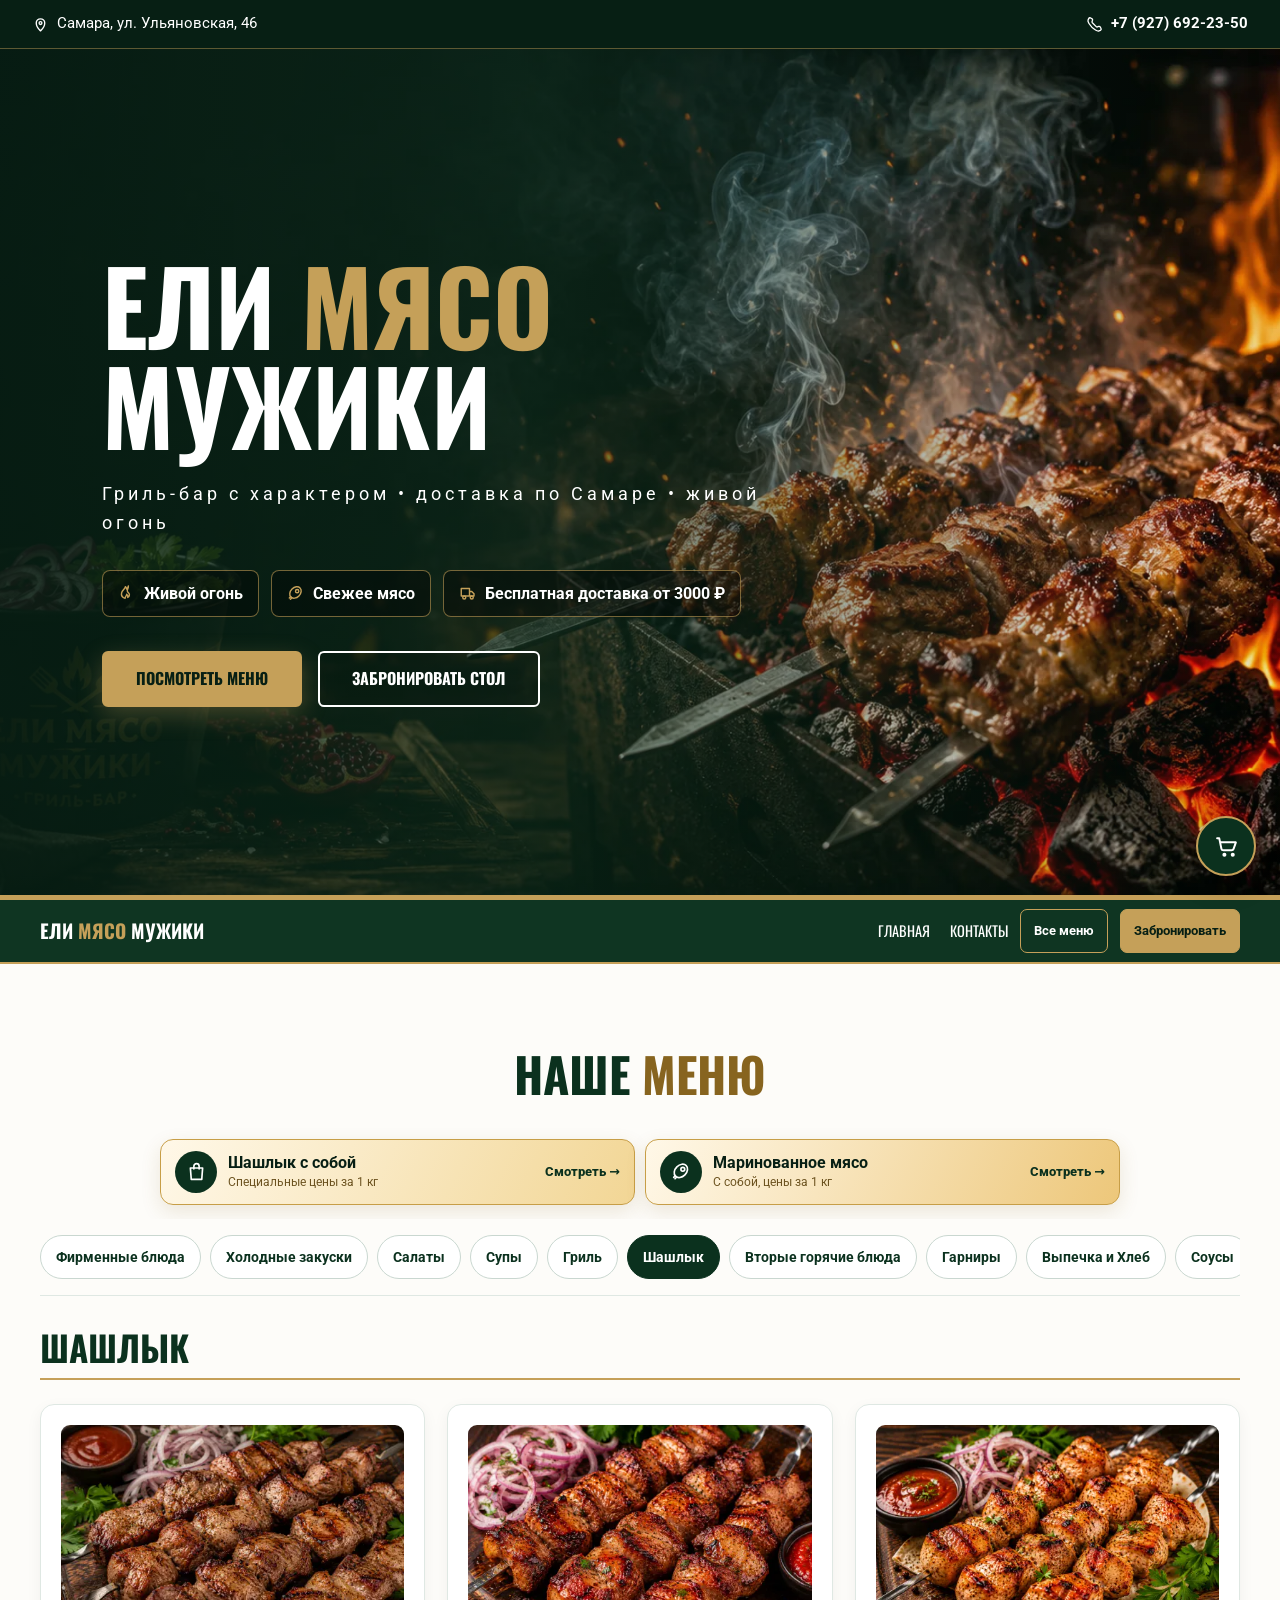
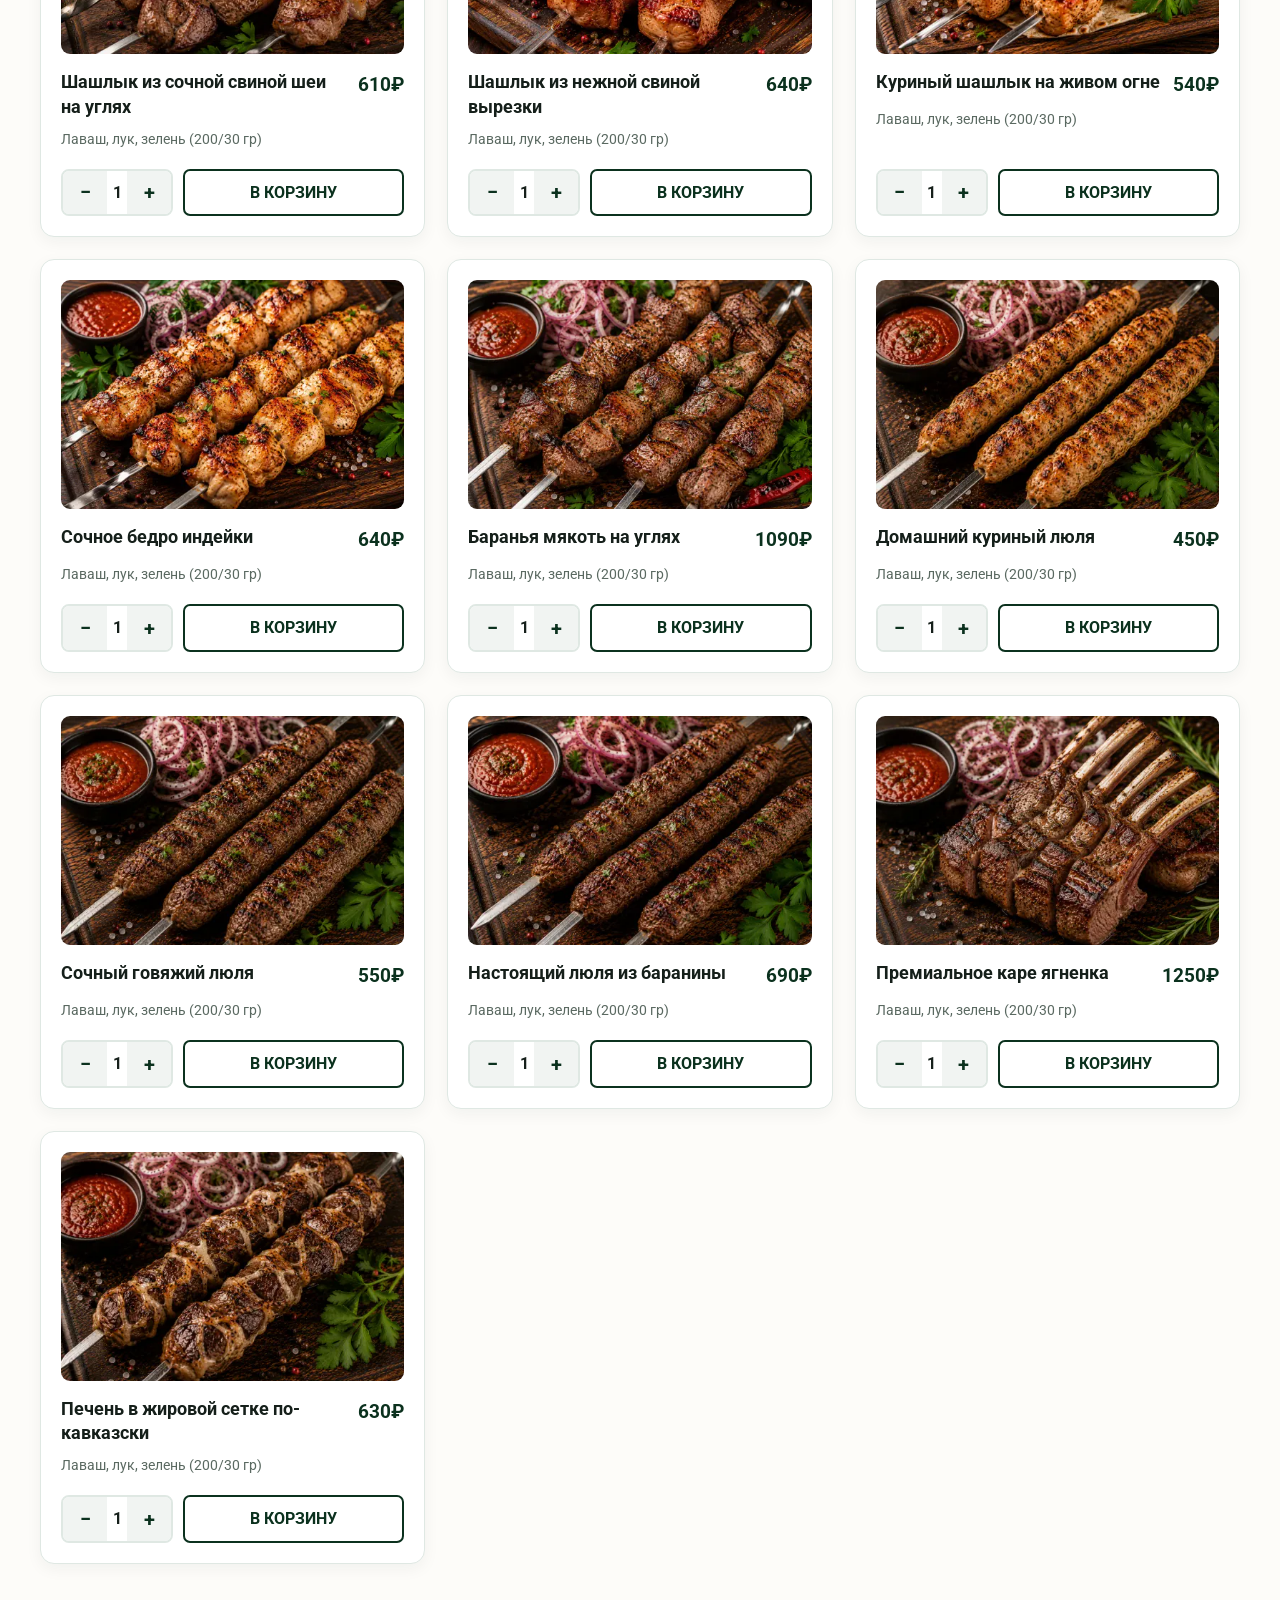
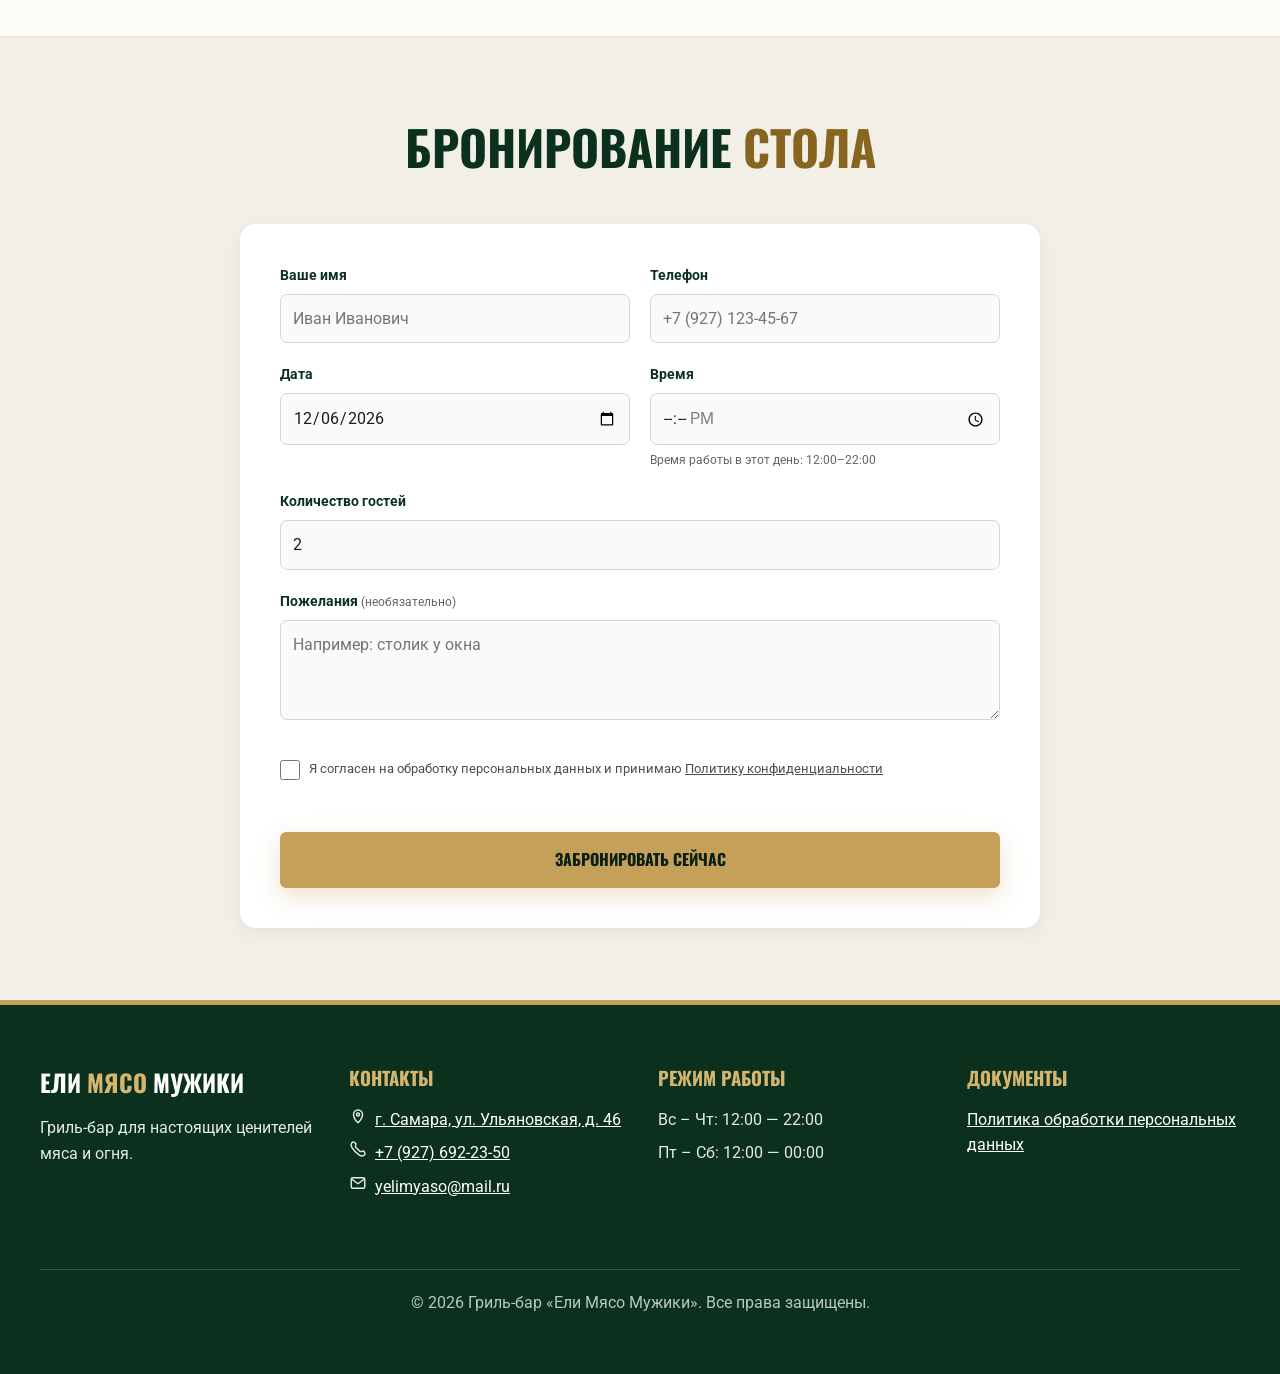
==== commit af2745ff: "Improve mobile category navigation and takeaway highlights" ====
--- a/index.html
+++ b/index.html
@@ -1 +1 @@
-<!DOCTYPE html><html lang="ru"><head><meta charSet="utf-8"/><meta name="viewport" content="width=device-width, initial-scale=1"/><link rel="preload" as="image" imageSrcSet="/images/hero-960.webp 960w, /images/hero-optimized.webp 1672w" imageSizes="100vw" fetchPriority="high"/><link rel="stylesheet" href="/_next/static/chunks/3v5m4x9_5_eav.css" data-precedence="next"/><link rel="preload" as="script" fetchPriority="low" href="/_next/static/chunks/11wms753hqmz4.js"/><script src="/_next/static/chunks/372xtqbdnscm8.js" async=""></script><script src="/_next/static/chunks/38986hobbfl6e.js" async=""></script><script src="/_next/static/chunks/turbopack-13n5i5j8hhe3y.js" async=""></script><script src="/_next/static/chunks/3szs9nia7hdya.js" async="" crossorigin=""></script><script src="/_next/static/chunks/3gxu6_ugta8xi.js" async="" crossorigin=""></script><link rel="preload" href="https://fonts.googleapis.com/css2?family=Oswald:wght@400;700&amp;family=Roboto:wght@300;400;700&amp;display=swap" as="style"/><meta name="theme-color" content="#0b311e"/><title>Ели Мясо Мужики | Официальный сайт | Самара</title><meta name="description" content="Гриль-бар «Ели Мясо Мужики» в Самаре. Шашлык, мясо на углях, доставка еды и бронирование столов."/><meta name="referrer" content="strict-origin-when-cross-origin"/><meta name="robots" content="index, follow"/><link rel="canonical" href="https://yelimyaso.ru/"/><meta property="og:title" content="Ели Мясо Мужики | Официальный сайт | Самара"/><meta property="og:description" content="Гриль-бар «Ели Мясо Мужики» в Самаре. Шашлык, мясо на углях, доставка еды и бронирование столов."/><meta property="og:url" content="https://yelimyaso.ru/"/><meta property="og:site_name" content="Ели Мясо Мужики"/><meta property="og:locale" content="ru_RU"/><meta property="og:image" content="https://yelimyaso.ru/images/hero-optimized.webp"/><meta property="og:image:width" content="1672"/><meta property="og:image:height" content="941"/><meta property="og:image:alt" content="Шашлык на живом огне в гриль-баре «Ели Мясо Мужики»"/><meta property="og:type" content="website"/><meta name="twitter:card" content="summary_large_image"/><meta name="twitter:title" content="Ели Мясо Мужики | Официальный сайт | Самара"/><meta name="twitter:description" content="Гриль-бар «Ели Мясо Мужики» в Самаре. Шашлык, мясо на углях, доставка еды и бронирование столов."/><meta name="twitter:image" content="https://yelimyaso.ru/images/hero-optimized.webp"/><link rel="icon" href="/favicon.ico"/><link rel="icon" href="/icon.svg" type="image/svg+xml"/><link rel="apple-touch-icon" href="/apple-touch-icon.png"/><link rel="preconnect" href="https://fonts.googleapis.com"/><link rel="preconnect" href="https://fonts.gstatic.com" crossorigin="anonymous"/><link href="https://fonts.googleapis.com/css2?family=Oswald:wght@400;700&amp;family=Roboto:wght@300;400;700&amp;display=swap" rel="stylesheet"/><script src="/_next/static/chunks/0cz1d0mv5g_q7.js" noModule=""></script></head><body><div hidden=""><!--$--><!--/$--></div><div class="contact-strip" aria-label="Контактная информация"><div class="container contact-strip-content"><a class="contact-address" href="https://yandex.ru/maps/?text=%D0%A1%D0%B0%D0%BC%D0%B0%D1%80%D0%B0%2C%20%D1%83%D0%BB.%20%D0%A3%D0%BB%D1%8F%D0%BD%D0%BE%D0%B2%D1%81%D0%BA%D0%B0%D1%8F%2C%2046" target="_blank" rel="noopener noreferrer" title="Открыть адрес на карте"><svg class="icon" width="17" height="17" viewBox="0 0 24 24" fill="none" stroke="currentColor" stroke-width="1.9" stroke-linecap="round" stroke-linejoin="round" aria-hidden="true" focusable="false"><path d="M12 21s6-5.1 6-11a6 6 0 1 0-12 0c0 5.9 6 11 6 11Z"></path><circle cx="12" cy="10" r="2"></circle></svg><span class="contact-address-text contact-address-full">Самара, ул. Ульяновская, 46</span><span class="contact-address-text contact-address-compact" aria-hidden="true">Ульяновская, 46</span></a><a class="contact-phone" href="tel:+79276922350"><svg class="icon" width="17" height="17" viewBox="0 0 24 24" fill="none" stroke="currentColor" stroke-width="1.9" stroke-linecap="round" stroke-linejoin="round" aria-hidden="true" focusable="false"><path d="M8.2 3.7 6.4 2.8a2 2 0 0 0-2.6.9l-.9 2c-.5 1.1 0 2.8 1.3 4.9 2 3.3 5.9 7.2 9.2 9.2 2.1 1.3 3.8 1.8 4.9 1.3l2-.9a2 2 0 0 0 .9-2.6l-.9-1.8a2 2 0 0 0-2.4-1l-1.7.6a1.8 1.8 0 0 1-1.8-.4L9 9.6a1.8 1.8 0 0 1-.4-1.8l.6-1.7a2 2 0 0 0-1-2.4Z"></path></svg> <!-- -->+7 (927) 692-23-50</a></div></div><header id="home" class="hero"><img class="hero-background" src="/images/hero-optimized.webp" srcSet="/images/hero-960.webp 960w, /images/hero-optimized.webp 1672w" sizes="100vw" alt="" aria-hidden="true" width="1672" height="941" loading="eager" decoding="async" fetchPriority="high"/><div class="hero-content"><h1>ЕЛИ <span>МЯСО</span> МУЖИКИ</h1><p class="subtitle">Гриль-бар с характером • доставка по Самаре • живой огонь</p><div class="hero-benefits"><div><svg class="icon" width="18" height="18" viewBox="0 0 24 24" fill="none" stroke="currentColor" stroke-width="1.9" stroke-linecap="round" stroke-linejoin="round" aria-hidden="true" focusable="false"><path d="M13.8 2.5c.5 3.7-2.1 4.8-1.3 7.1.4 1.2 1.5 1.7 2.3 3.1.9 1.8.2 4.3-1.8 5.2.5-1.8-.2-3.2-1.4-4.3.1 2.2-2.4 3.1-2.1 5.5C6 18 4 15.2 4.8 11.8c.8-3.4 4.5-4.9 5.1-8.3 1.1.9 1.7 2.1 1.8 3.5 1.2-1.1 1.8-2.7 2.1-4.5Z"></path></svg>Живой огонь</div><div><svg class="icon" width="18" height="18" viewBox="0 0 24 24" fill="none" stroke="currentColor" stroke-width="1.9" stroke-linecap="round" stroke-linejoin="round" aria-hidden="true" focusable="false"><path d="M6.7 6.7c3.4-3.4 8.2-4 10.7-1.5 2.5 2.5 1.9 7.3-1.5 10.7-3.4 3.4-8.2 4-10.7 1.5-2.5-2.5-1.9-7.3 1.5-10.7Z"></path><circle cx="13.5" cy="9.5" r="2.2"></circle><path d="m5.1 16.8-2 2m3.5-.5-2 2"></path></svg>Свежее мясо</div><div><svg class="icon" width="18" height="18" viewBox="0 0 24 24" fill="none" stroke="currentColor" stroke-width="1.9" stroke-linecap="round" stroke-linejoin="round" aria-hidden="true" focusable="false"><path d="M3 6h11v10H3zM14 10h3l3 3v3h-6z"></path><circle cx="7" cy="18" r="2"></circle><circle cx="17" cy="18" r="2"></circle></svg>Бесплатная доставка от <!-- -->3000<!-- --> ₽</div></div><div class="header-btns"><a href="#menu" class="btn btn-red">Посмотреть меню</a><a href="#booking" class="btn btn-outline">Забронировать стол</a></div></div></header><nav class="main-nav" aria-label="Основная навигация"><div class="container nav-content"><a class="nav-brand" href="#home" aria-label="Вернуться в начало страницы"><span class="nav-brand-full">ЕЛИ <b>МЯСО</b> МУЖИКИ</span><span class="nav-brand-compact" aria-hidden="true">ЕЛИ <b>МЯСО</b></span></a><div class="nav-actions"><div class="nav-links"><a href="#home">Главная</a><a href="#contacts">Контакты</a></div><a href="#menu" class="nav-menu-btn">Все меню</a><a href="#booking" class="nav-booking-btn">Забронировать</a></div></div></nav><main><section id="menu" class="section menu-section"><div class="container menu-shell"><h2 class="section-title">Наше <span>Меню</span></h2><nav class="category-nav-wrap" aria-label="Категории меню"><div class="category-nav"><button data-category-index="0" type="button" class="category-chip" aria-pressed="false" aria-controls="menu-results">Шашлык с собой (цена за 1 кг)</button><button data-category-index="1" type="button" class="category-chip" aria-pressed="false" aria-controls="menu-results">Фирменные блюда</button><button data-category-index="2" type="button" class="category-chip" aria-pressed="false" aria-controls="menu-results">Холодные закуски</button><button data-category-index="3" type="button" class="category-chip" aria-pressed="false" aria-controls="menu-results">Салаты</button><button data-category-index="4" type="button" class="category-chip" aria-pressed="false" aria-controls="menu-results">Супы</button><button data-category-index="5" type="button" class="category-chip" aria-pressed="false" aria-controls="menu-results">Гриль</button><button data-category-index="6" type="button" class="category-chip active" aria-pressed="true" aria-controls="menu-results">Шашлык</button><button data-category-index="7" type="button" class="category-chip" aria-pressed="false" aria-controls="menu-results">Вторые горячие блюда</button><button data-category-index="8" type="button" class="category-chip" aria-pressed="false" aria-controls="menu-results">Гарниры</button><button data-category-index="9" type="button" class="category-chip" aria-pressed="false" aria-controls="menu-results">Выпечка и Хлеб</button><button data-category-index="10" type="button" class="category-chip" aria-pressed="false" aria-controls="menu-results">Соусы</button><button data-category-index="11" type="button" class="category-chip" aria-pressed="false" aria-controls="menu-results">Напитки</button><button data-category-index="12" type="button" class="category-chip" aria-pressed="false" aria-controls="menu-results">Маринованное мясо с собой</button></div></nav><div id="menu-results" class="menu-container menu-changing"><div class="category-block"><h3 class="category-name">Шашлык</h3><div class="menu-grid"><article class="menu-card"><img src="/images/menu/shey.webp" srcSet="/images/menu/shey-480.webp 480w, /images/menu/shey-720.webp 720w, /images/menu/shey.webp 900w" sizes="(max-width: 600px) calc(100vw - 56px), (max-width: 1000px) calc(50vw - 50px), 360px" class="item-img active" alt="Шашлык из сочной свиной шеи на углях" loading="lazy" decoding="async" width="720" height="480"/><div class="card-header"><h4 class="item-name">Шашлык из сочной свиной шеи на углях</h4><span class="item-price">610<!-- -->₽</span></div><p class="item-desc">Лаваш, лук, зелень (200/30 гр)</p><div class="order-controls"><div class="qty-picker" aria-label="Количество блюда"><button type="button" aria-label="Уменьшить количество">−</button><span>1</span><button type="button" aria-label="Увеличить количество">+</button></div><button class="btn-add" type="button" aria-label="Добавить «Шашлык из сочной свиной шеи на углях» в корзину">В корзину</button></div></article><article class="menu-card"><img src="/images/menu/vyrezka.webp" srcSet="/images/menu/vyrezka-480.webp 480w, /images/menu/vyrezka-720.webp 720w, /images/menu/vyrezka.webp 900w" sizes="(max-width: 600px) calc(100vw - 56px), (max-width: 1000px) calc(50vw - 50px), 360px" class="item-img active" alt="Шашлык из нежной свиной вырезки" loading="lazy" decoding="async" width="720" height="480"/><div class="card-header"><h4 class="item-name">Шашлык из нежной свиной вырезки</h4><span class="item-price">640<!-- -->₽</span></div><p class="item-desc">Лаваш, лук, зелень (200/30 гр)</p><div class="order-controls"><div class="qty-picker" aria-label="Количество блюда"><button type="button" aria-label="Уменьшить количество">−</button><span>1</span><button type="button" aria-label="Увеличить количество">+</button></div><button class="btn-add" type="button" aria-label="Добавить «Шашлык из нежной свиной вырезки» в корзину">В корзину</button></div></article><article class="menu-card"><img src="/images/menu/sh_kur.webp" srcSet="/images/menu/sh_kur-480.webp 480w, /images/menu/sh_kur-720.webp 720w, /images/menu/sh_kur.webp 900w" sizes="(max-width: 600px) calc(100vw - 56px), (max-width: 1000px) calc(50vw - 50px), 360px" class="item-img active" alt="Куриный шашлык на живом огне" loading="lazy" decoding="async" width="720" height="480"/><div class="card-header"><h4 class="item-name">Куриный шашлык на живом огне</h4><span class="item-price">540<!-- -->₽</span></div><p class="item-desc">Лаваш, лук, зелень (200/30 гр)</p><div class="order-controls"><div class="qty-picker" aria-label="Количество блюда"><button type="button" aria-label="Уменьшить количество">−</button><span>1</span><button type="button" aria-label="Увеличить количество">+</button></div><button class="btn-add" type="button" aria-label="Добавить «Куриный шашлык на живом огне» в корзину">В корзину</button></div></article><article class="menu-card"><img src="/images/menu/indeyka.webp" srcSet="/images/menu/indeyka-480.webp 480w, /images/menu/indeyka-720.webp 720w, /images/menu/indeyka.webp 900w" sizes="(max-width: 600px) calc(100vw - 56px), (max-width: 1000px) calc(50vw - 50px), 360px" class="item-img active" alt="Сочное бедро индейки" loading="lazy" decoding="async" width="720" height="480"/><div class="card-header"><h4 class="item-name">Сочное бедро индейки</h4><span class="item-price">640<!-- -->₽</span></div><p class="item-desc">Лаваш, лук, зелень (200/30 гр)</p><div class="order-controls"><div class="qty-picker" aria-label="Количество блюда"><button type="button" aria-label="Уменьшить количество">−</button><span>1</span><button type="button" aria-label="Увеличить количество">+</button></div><button class="btn-add" type="button" aria-label="Добавить «Сочное бедро индейки» в корзину">В корзину</button></div></article><article class="menu-card"><img src="/images/menu/baran_myk.webp" srcSet="/images/menu/baran_myk-480.webp 480w, /images/menu/baran_myk-720.webp 720w, /images/menu/baran_myk.webp 900w" sizes="(max-width: 600px) calc(100vw - 56px), (max-width: 1000px) calc(50vw - 50px), 360px" class="item-img active" alt="Баранья мякоть на углях" loading="lazy" decoding="async" width="720" height="480"/><div class="card-header"><h4 class="item-name">Баранья мякоть на углях</h4><span class="item-price">1090<!-- -->₽</span></div><p class="item-desc">Лаваш, лук, зелень (200/30 гр)</p><div class="order-controls"><div class="qty-picker" aria-label="Количество блюда"><button type="button" aria-label="Уменьшить количество">−</button><span>1</span><button type="button" aria-label="Увеличить количество">+</button></div><button class="btn-add" type="button" aria-label="Добавить «Баранья мякоть на углях» в корзину">В корзину</button></div></article><article class="menu-card"><img src="/images/menu/kebab_k.webp" srcSet="/images/menu/kebab_k-480.webp 480w, /images/menu/kebab_k-720.webp 720w, /images/menu/kebab_k.webp 900w" sizes="(max-width: 600px) calc(100vw - 56px), (max-width: 1000px) calc(50vw - 50px), 360px" class="item-img active" alt="Домашний куриный люля" loading="lazy" decoding="async" width="720" height="480"/><div class="card-header"><h4 class="item-name">Домашний куриный люля</h4><span class="item-price">450<!-- -->₽</span></div><p class="item-desc">Лаваш, лук, зелень (200/30 гр)</p><div class="order-controls"><div class="qty-picker" aria-label="Количество блюда"><button type="button" aria-label="Уменьшить количество">−</button><span>1</span><button type="button" aria-label="Увеличить количество">+</button></div><button class="btn-add" type="button" aria-label="Добавить «Домашний куриный люля» в корзину">В корзину</button></div></article><article class="menu-card"><img src="/images/menu/kebab_g.webp" srcSet="/images/menu/kebab_g-480.webp 480w, /images/menu/kebab_g-720.webp 720w, /images/menu/kebab_g.webp 900w" sizes="(max-width: 600px) calc(100vw - 56px), (max-width: 1000px) calc(50vw - 50px), 360px" class="item-img active" alt="Сочный говяжий люля" loading="lazy" decoding="async" width="720" height="480"/><div class="card-header"><h4 class="item-name">Сочный говяжий люля</h4><span class="item-price">550<!-- -->₽</span></div><p class="item-desc">Лаваш, лук, зелень (200/30 гр)</p><div class="order-controls"><div class="qty-picker" aria-label="Количество блюда"><button type="button" aria-label="Уменьшить количество">−</button><span>1</span><button type="button" aria-label="Увеличить количество">+</button></div><button class="btn-add" type="button" aria-label="Добавить «Сочный говяжий люля» в корзину">В корзину</button></div></article><article class="menu-card"><img src="/images/menu/kare_b.webp" srcSet="/images/menu/kare_b-480.webp 480w, /images/menu/kare_b-720.webp 720w, /images/menu/kare_b.webp 900w" sizes="(max-width: 600px) calc(100vw - 56px), (max-width: 1000px) calc(50vw - 50px), 360px" class="item-img active" alt="Настоящий люля из баранины" loading="lazy" decoding="async" width="720" height="480"/><div class="card-header"><h4 class="item-name">Настоящий люля из баранины</h4><span class="item-price">690<!-- -->₽</span></div><p class="item-desc">Лаваш, лук, зелень (200/30 гр)</p><div class="order-controls"><div class="qty-picker" aria-label="Количество блюда"><button type="button" aria-label="Уменьшить количество">−</button><span>1</span><button type="button" aria-label="Увеличить количество">+</button></div><button class="btn-add" type="button" aria-label="Добавить «Настоящий люля из баранины» в корзину">В корзину</button></div></article><article class="menu-card"><img src="/images/menu/kare.webp" srcSet="/images/menu/kare-480.webp 480w, /images/menu/kare-720.webp 720w, /images/menu/kare.webp 900w" sizes="(max-width: 600px) calc(100vw - 56px), (max-width: 1000px) calc(50vw - 50px), 360px" class="item-img active" alt="Премиальное каре ягненка" loading="lazy" decoding="async" width="720" height="480"/><div class="card-header"><h4 class="item-name">Премиальное каре ягненка</h4><span class="item-price">1250<!-- -->₽</span></div><p class="item-desc">Лаваш, лук, зелень (200/30 гр)</p><div class="order-controls"><div class="qty-picker" aria-label="Количество блюда"><button type="button" aria-label="Уменьшить количество">−</button><span>1</span><button type="button" aria-label="Увеличить количество">+</button></div><button class="btn-add" type="button" aria-label="Добавить «Премиальное каре ягненка» в корзину">В корзину</button></div></article><article class="menu-card"><img src="/images/menu/pechen.webp" srcSet="/images/menu/pechen-480.webp 480w, /images/menu/pechen-720.webp 720w, /images/menu/pechen.webp 900w" sizes="(max-width: 600px) calc(100vw - 56px), (max-width: 1000px) calc(50vw - 50px), 360px" class="item-img active" alt="Печень в жировой сетке по-кавказски" loading="lazy" decoding="async" width="720" height="480"/><div class="card-header"><h4 class="item-name">Печень в жировой сетке по-кавказски</h4><span class="item-price">630<!-- -->₽</span></div><p class="item-desc">Лаваш, лук, зелень (200/30 гр)</p><div class="order-controls"><div class="qty-picker" aria-label="Количество блюда"><button type="button" aria-label="Уменьшить количество">−</button><span>1</span><button type="button" aria-label="Увеличить количество">+</button></div><button class="btn-add" type="button" aria-label="Добавить «Печень в жировой сетке по-кавказски» в корзину">В корзину</button></div></article></div></div></div></div></section><section id="booking" class="section booking-section"><div class="container"><h2 class="section-title">Бронирование <span>стола</span></h2><div class="booking-container"><form class="form-grid" aria-busy="false"><div><label for="booking-name">Ваше имя</label><input id="booking-name" autoComplete="name" placeholder="Иван Иванович" required="" maxLength="80" name="name"/></div><div><label for="booking-phone">Телефон</label><input id="booking-phone" type="tel" autoComplete="tel" inputMode="tel" placeholder="+7 (927) 123-45-67" required="" maxLength="18" name="phone"/></div><div><label for="booking-date">Дата</label><input id="booking-date" type="date" min="" required="" name="date" value=""/></div><div><label for="booking-time">Время</label><input id="booking-time" type="time" min="12:00" max="22:00" step="900" required="" name="time"/><p class="field-hint">Время работы в этот день: <!-- -->12:00<!-- -->–<!-- -->22:00</p></div><div class="full"><label for="booking-guests">Количество гостей</label><input id="booking-guests" type="number" min="1" max="30" inputMode="numeric" required="" name="guests" value="2"/></div><div class="full"><label for="booking-comment">Пожелания <span class="optional">(необязательно)</span></label><textarea id="booking-comment" name="comment" rows="3" placeholder="Например: столик у окна" maxLength="500"></textarea></div><label class="checkbox-label consent full" for="booking-consent"><input id="booking-consent" type="checkbox" required=""/><span>Я согласен на обработку персональных данных и принимаю <a href="/privacy/" target="_blank" rel="noopener noreferrer">Политику конфиденциальности</a></span></label><button type="submit" class="btn btn-red full submit-btn">Забронировать сейчас</button></form></div></div></section></main><footer id="contacts"><div class="container footer-content"><div class="footer-logo"><h2>ЕЛИ <span>МЯСО</span> МУЖИКИ</h2><p>Гриль-бар для настоящих ценителей мяса и огня.</p></div><div class="footer-info"><h3>Контакты</h3><p><svg class="icon" width="18" height="18" viewBox="0 0 24 24" fill="none" stroke="currentColor" stroke-width="1.9" stroke-linecap="round" stroke-linejoin="round" aria-hidden="true" focusable="false"><path d="M12 21s6-5.1 6-11a6 6 0 1 0-12 0c0 5.9 6 11 6 11Z"></path><circle cx="12" cy="10" r="2"></circle></svg><a href="https://yandex.ru/maps/?text=%D0%A1%D0%B0%D0%BC%D0%B0%D1%80%D0%B0%2C%20%D1%83%D0%BB.%20%D0%A3%D0%BB%D1%8F%D0%BD%D0%BE%D0%B2%D1%81%D0%BA%D0%B0%D1%8F%2C%2046" target="_blank" rel="noopener noreferrer">г. Самара, ул. Ульяновская, д. 46</a></p><p><svg class="icon" width="18" height="18" viewBox="0 0 24 24" fill="none" stroke="currentColor" stroke-width="1.9" stroke-linecap="round" stroke-linejoin="round" aria-hidden="true" focusable="false"><path d="M8.2 3.7 6.4 2.8a2 2 0 0 0-2.6.9l-.9 2c-.5 1.1 0 2.8 1.3 4.9 2 3.3 5.9 7.2 9.2 9.2 2.1 1.3 3.8 1.8 4.9 1.3l2-.9a2 2 0 0 0 .9-2.6l-.9-1.8a2 2 0 0 0-2.4-1l-1.7.6a1.8 1.8 0 0 1-1.8-.4L9 9.6a1.8 1.8 0 0 1-.4-1.8l.6-1.7a2 2 0 0 0-1-2.4Z"></path></svg><a href="tel:+79276922350">+7 (927) 692-23-50</a></p><p><svg class="icon" width="18" height="18" viewBox="0 0 24 24" fill="none" stroke="currentColor" stroke-width="1.9" stroke-linecap="round" stroke-linejoin="round" aria-hidden="true" focusable="false"><rect x="3" y="5" width="18" height="14" rx="2"></rect><path d="m4 7 8 6 8-6"></path></svg><a href="mailto:yelimyaso@mail.ru">yelimyaso@mail.ru</a></p></div><div class="footer-info"><h3>Режим работы</h3><p>Вс – Чт: <!-- -->12:00 — 22:00</p><p>Пт – Сб: <!-- -->12:00 — 00:00</p></div><div class="footer-info"><h3>Документы</h3><p><a href="/privacy/">Политика обработки персональных данных</a></p></div><div class="copyright">© 2026 Гриль-бар «Ели Мясо Мужики». Все права защищены.</div></div></footer><div class="toast" role="status" aria-live="polite" aria-atomic="true"></div><button type="button" class="cart-btn" aria-haspopup="dialog" aria-expanded="false" aria-controls="cart-dialog" aria-label="Открыть корзину"><svg class="icon cart-icon" width="25" height="25" viewBox="0 0 24 24" fill="none" stroke="currentColor" stroke-width="1.9" stroke-linecap="round" stroke-linejoin="round" aria-hidden="true" focusable="false"><path d="M3 4h2l2.1 10.1a2 2 0 0 0 2 1.6h7.8a2 2 0 0 0 1.9-1.4L21 8H6"></path><circle cx="10" cy="20" r="1"></circle><circle cx="18" cy="20" r="1"></circle></svg></button><script type="application/ld+json">{"@context":"https://schema.org","@type":"Restaurant","name":"Ели Мясо Мужики","url":"https://yelimyaso.ru","image":"https://yelimyaso.ru/images/hero-optimized.webp","telephone":"+7 (927) 692-23-50","email":"yelimyaso@mail.ru","priceRange":"₽₽","servesCuisine":["Шашлык","Блюда на гриле","Кавказская кухня"],"acceptsReservations":true,"hasMenu":"https://yelimyaso.ru/#menu","address":{"@type":"PostalAddress","streetAddress":"ул. Ульяновская, 46","addressLocality":"Самара","addressRegion":"Самарская область","addressCountry":"RU"},"openingHoursSpecification":[{"@type":"OpeningHoursSpecification","dayOfWeek":["Sunday","Monday","Tuesday","Wednesday","Thursday"],"opens":"12:00","closes":"22:00"},{"@type":"OpeningHoursSpecification","dayOfWeek":["Friday","Saturday"],"opens":"12:00","closes":"23:59"}]}</script><!--$--><!--/$--><noscript><div><img src="https://mc.yandex.ru/watch/109705454" class="metrika-pixel" alt=""/></div></noscript><script src="/_next/static/chunks/11wms753hqmz4.js" id="_R_" async=""></script><script>(self.__next_f=self.__next_f||[]).push([0])</script><script>self.__next_f.push([1,"1:\"$Sreact.fragment\"\n2:I[31104,[\"/_next/static/chunks/3szs9nia7hdya.js\"],\"default\"]\n3:I[75461,[\"/_next/static/chunks/3szs9nia7hdya.js\"],\"default\"]\n4:I[13274,[\"/_next/static/chunks/3szs9nia7hdya.js\"],\"\"]\n6:I[60875,[\"/_next/static/chunks/3szs9nia7hdya.js\",\"/_next/static/chunks/3gxu6_ugta8xi.js\"],\"default\"]\n7:I[5867,[\"/_next/static/chunks/3szs9nia7hdya.js\"],\"OutletBoundary\"]\n8:\"$Sreact.suspense\"\na:I[5867,[\"/_next/static/chunks/3szs9nia7hdya.js\"],\"ViewportBoundary\"]\nc:I[5867,[\"/_next/static/chunks/3szs9nia7hdya.js\"],\"MetadataBoundary\"]\ne:I[61582,[\"/_next/static/chunks/3szs9nia7hdya.js\"],\"default\",1]\n:HL[\"/_next/static/chunks/3v5m4x9_5_eav.css\",\"style\"]\n:HL[\"https://fonts.googleapis.com/css2?family=Oswald:wght@400;700\u0026family=Roboto:wght@300;400;700\u0026display=swap\",\"style\"]\n5:[\"$\",\"div\",null,{\"children\":[\"$\",\"img\",null,{\"src\":\"https://mc.yandex.ru/watch/109705454\",\"className\":\"metrika-pixel\",\"alt\":\"\"}]}]\n0:{\"P\":null,\"c\":[\"\",\"\"],\"q\":\"\",\"i\":false,\"f\":[[[\"\",{\"children\":[\"__PAGE__\",{},\"$undefined\",\"$undefined\",4608]},\"$undefined\",\"$undefined\",4624],[[\"$\",\"$1\",\"c\",{\"children\":[[[\"$\",\"link\",\"0\",{\"rel\":\"stylesheet\",\"href\":\"/_next/static/chunks/3v5m4x9_5_eav.css\",\"precedence\":\"next\",\"crossOrigin\":\"$undefined\",\"nonce\":\"$undefined\"}],[\"$\",\"script\",\"script-0\",{\"src\":\"/_next/static/chunks/3szs9nia7hdya.js\",\"async\":true,\"nonce\":\"$undefined\"}]],[\"$\",\"html\",null,{\"lang\":\"ru\",\"children\":[[\"$\",\"head\",null,{\"children\":[[\"$\",\"link\",null,{\"rel\":\"preconnect\",\"href\":\"https://fonts.googleapis.com\"}],[\"$\",\"link\",null,{\"rel\":\"preconnect\",\"href\":\"https://fonts.gstatic.com\",\"crossOrigin\":\"anonymous\"}],[\"$\",\"link\",null,{\"href\":\"https://fonts.googleapis.com/css2?family=Oswald:wght@400;700\u0026family=Roboto:wght@300;400;700\u0026display=swap\",\"rel\":\"stylesheet\"}]]}],[\"$\",\"body\",null,{\"children\":[[\"$\",\"$L2\",null,{\"parallelRouterKey\":\"children\",\"error\":\"$undefined\",\"errorStyles\":\"$undefined\",\"errorScripts\":\"$undefined\",\"template\":[\"$\",\"$L3\",null,{}],\"templateStyles\":\"$undefined\",\"templateScripts\":\"$undefined\",\"notFound\":[[[\"$\",\"title\",null,{\"children\":\"404: This page could not be found.\"}],[\"$\",\"div\",null,{\"style\":{\"fontFamily\":\"system-ui,\\\"Segoe UI\\\",Roboto,Helvetica,Arial,sans-serif,\\\"Apple Color Emoji\\\",\\\"Segoe UI Emoji\\\"\",\"height\":\"100vh\",\"textAlign\":\"center\",\"display\":\"flex\",\"flexDirection\":\"column\",\"alignItems\":\"center\",\"justifyContent\":\"center\"},\"children\":[\"$\",\"div\",null,{\"children\":[[\"$\",\"style\",null,{\"dangerouslySetInnerHTML\":{\"__html\":\"body{color:#000;background:#fff;margin:0}.next-error-h1{border-right:1px solid rgba(0,0,0,.3)}@media (prefers-color-scheme:dark){body{color:#fff;background:#000}.next-error-h1{border-right:1px solid rgba(255,255,255,.3)}}\"}}],[\"$\",\"h1\",null,{\"className\":\"next-error-h1\",\"style\":{\"display\":\"inline-block\",\"margin\":\"0 20px 0 0\",\"padding\":\"0 23px 0 0\",\"fontSize\":24,\"fontWeight\":500,\"verticalAlign\":\"top\",\"lineHeight\":\"49px\"},\"children\":404}],[\"$\",\"div\",null,{\"style\":{\"display\":\"inline-block\"},\"children\":[\"$\",\"h2\",null,{\"style\":{\"fontSize\":14,\"fontWeight\":400,\"lineHeight\":\"49px\",\"margin\":0},\"children\":\"This page could not be found.\"}]}]]}]}]],[]],\"forbidden\":\"$undefined\",\"unauthorized\":\"$undefined\"}],[\"$\",\"$L4\",null,{\"id\":\"yandex-metrika\",\"strategy\":\"afterInteractive\",\"children\":\"\\n          (function(m,e,t,r,i,k,a){\\n            m[i]=m[i]||function(){(m[i].a=m[i].a||[]).push(arguments)};\\n            m[i].l=1*new Date();\\n            k=e.createElement(t),a=e.getElementsByTagName(t)[0],k.async=1,k.src=r,a.parentNode.insertBefore(k,a)\\n          })(window,document,'script','https://mc.yandex.ru/metrika/tag.js?id=109705454','ym');\\n          ym(109705454,'init',{ssr:true,webvisor:true,clickmap:true,accurateTrackBounce:true,trackLinks:true});\\n        \"}],[\"$\",\"noscript\",null,{\"children\":\"$5\"}]]}]]}]]}],{\"children\":[[\"$\",\"$1\",\"c\",{\"children\":[[[\"$\",\"$L6\",null,{}],[\"$\",\"script\",null,{\"type\":\"application/ld+json\",\"dangerouslySetInnerHTML\":{\"__html\":\"{\\\"@context\\\":\\\"https://schema.org\\\",\\\"@type\\\":\\\"Restaurant\\\",\\\"name\\\":\\\"Ели Мясо Мужики\\\",\\\"url\\\":\\\"https://yelimyaso.ru\\\",\\\"image\\\":\\\"https://yelimyaso.ru/images/hero-optimized.webp\\\",\\\"telephone\\\":\\\"+7 (927) 692-23-50\\\",\\\"email\\\":\\\"yelimyaso@mail.ru\\\",\\\"priceRange\\\":\\\"₽₽\\\",\\\"servesCuisine\\\":[\\\"Шашлык\\\",\\\"Блюда на гриле\\\",\\\"Кавказская кухня\\\"],\\\"acceptsReservations\\\":true,\\\"hasMenu\\\":\\\"https://yelimyaso.ru/#menu\\\",\\\"address\\\":{\\\"@type\\\":\\\"PostalAddress\\\",\\\"streetAddress\\\":\\\"ул. Ульяновская, 46\\\",\\\"addressLocality\\\":\\\"Самара\\\",\\\"addressRegion\\\":\\\"Самарская область\\\",\\\"addressCountry\\\":\\\"RU\\\"},\\\"openingHoursSpecification\\\":[{\\\"@type\\\":\\\"OpeningHoursSpecification\\\",\\\"dayOfWeek\\\":[\\\"Sunday\\\",\\\"Monday\\\",\\\"Tuesday\\\",\\\"Wednesday\\\",\\\"Thursday\\\"],\\\"opens\\\":\\\"12:00\\\",\\\"closes\\\":\\\"22:00\\\"},{\\\"@type\\\":\\\"OpeningHoursSpecification\\\",\\\"dayOfWeek\\\":[\\\"Friday\\\",\\\"Saturday\\\"],\\\"opens\\\":\\\"12:00\\\",\\\"closes\\\":\\\"23:59\\\"}]}\"}}]],[[\"$\",\"script\",\"script-0\",{\"src\":\"/_next/static/chunks/3gxu6_ugta8xi.js\",\"async\":true,\"nonce\":\"$undefined\"}]],[\"$\",\"$L7\",null,{\"children\":[\"$\",\"$8\",null,{\"name\":\"Next.MetadataOutlet\",\"children\":\"$@9\"}]}]]}],{},null,false,null]},null,false,null],[\"$\",\"$1\",\"h\",{\"children\":[null,[\"$\",\"$La\",null,{\"children\":\"$Lb\"}],[\"$\",\"div\",null,{\"hidden\":true,\"children\":[\"$\",\"$Lc\",null,{\"children\":[\"$\",\"$8\",null,{\"name\":\"Next.Metadata\",\"children\":\"$Ld\"}]}]}],null]}],false]],\"m\":\"$undefined\",\"G\":[\"$e\",[[\"$\",\"link\",\"0\",{\"rel\":\"stylesheet\",\"href\":\"/_next/static/chunks/3v5m4x9_5_eav.css\",\"precedence\":\"next\",\"crossOrigin\":\"$undefined\",\"nonce\":\"$undefined\"}]]],\"S\":true,\"h\":null,\"r\":\"$undefined\",\"s\":\"$undefined\",\"a\":\"$undefined\",\"l\":\"$undefined\",\"p\":\"$undefined\",\"d\":\"$undefined\",\"b\":\"csltwwwrz7mPTV6NqamAN\"}\nb:[[\"$\",\"meta\",\"0\",{\"charSet\":\"utf-8\"}],[\"$\",\"meta\",\"1\",{\"name\":\"viewport\",\"content\":\"width=device-width, initial-scale=1\"}],[\"$\",\"meta\",\"2\",{\"name\":\"theme-color\",\"content\":\"#0b311e\"}]]\nf:I[80073,[\"/_next/static/chunks/3szs9nia7hdya.js\"],\"IconMark\"]\n9:null\nd:[[\"$\",\"title\",\"0\",{\"children\":\"Ели Мясо Мужики | Официальный сайт | Самара\"}],[\"$\",\"meta\",\"1\",{\"name\":\"description\",\"content\":\"Гриль-бар «Ели Мясо Мужики» в Самаре. Шашлык, мясо на углях, доставка еды и бронирование столов.\"}],[\"$\",\"meta\",\"2\",{\"name\":\"referrer\",\"content\":\"strict-origin-when-cross-origin\"}],[\"$\",\"meta\",\"3\",{\"name\":\"robots\",\"content\":\"index, follow\"}],[\"$\",\"link\",\"4\",{\"rel\":\"canonical\",\"href\":\"https://yelimyaso.ru/\"}],[\"$\",\"meta\",\"5\",{\"property\":\"og:title\",\"content\":\"Ели Мясо Мужики | Официальный сайт | Самара\"}],[\"$\",\"meta\",\"6\",{\"property\":\"og:description\",\"content\":\"Гриль-бар «Ели Мясо Мужики» в Самаре. Шашлык, мясо на углях, доставка еды и бронирование столов.\"}],[\"$\",\"meta\",\"7\",{\"property\":\"og:url\",\"content\":\"https://yelimyaso.ru/\"}],[\"$\",\"meta\",\"8\",{\"property\":\"og:site_name\",\"content\":\"Ели Мясо Мужики\"}],[\"$\",\"meta\",\"9\",{\"property\":\"og:locale\",\"content\":\"ru_RU\"}],[\"$\",\"meta\",\"10\",{\"property\":\"og:image\",\"content\":\"https://yelimyaso.ru/images/hero-optimized.webp\"}],[\"$\",\"meta\",\"11\",{\"property\":\"og:image:width\",\"content\":\"1672\"}],[\"$\",\"meta\",\"12\",{\"property\":\"og:image:height\",\"content\":\"941\"}],[\"$\",\"meta\",\"13\",{\"property\":\"og:image:alt\",\"content\":\"Шашлык на живом огне в гриль-баре «Ели Мясо Мужики»\"}],[\"$\",\"meta\",\"14\",{\"property\":\"og:type\",\"content\":\"website\"}],[\"$\",\"meta\",\"15\",{\"name\":\"twitter:card\",\"content\":\"summary_large_image\"}],[\"$\",\"meta\",\"16\",{\"name\":\"twitter:title\",\"content\":\"Ели Мясо Мужики | Официальный сайт | Самара\"}],[\"$\",\"meta\",\"17\",{\"name\":\"twitter:description\",\"content\":\"Гриль-бар «Ели Мясо Мужики» в Самаре. Шашлык, мясо на углях, доставка еды и бронирование столов.\"}],[\"$\",\"meta\",\"18\",{\"name\":\"twitter:image\",\"content\":\"https://yelimyaso.ru/images/hero-optimized.webp\"}],[\"$\",\"link\",\"19\",{\"rel\":\"icon\",\"href\":\"/favicon.ico\"}],[\"$\",\"link\",\"20\",{\"rel\":\"icon\",\"href\":\"/icon.svg\",\"type\":\"image/svg+xml\"}],[\"$\",\"link\",\"21\",{\"rel\":\"apple-touch-icon\",\"href\":\"/apple-touch-icon.png\"}],[\"$\",\"$Lf\",\"22\",{}]]\n"])</script></body></html>+<!DOCTYPE html><html lang="ru"><head><meta charSet="utf-8"/><meta name="viewport" content="width=device-width, initial-scale=1"/><link rel="preload" as="image" imageSrcSet="/images/hero-960.webp 960w, /images/hero-optimized.webp 1672w" imageSizes="100vw" fetchPriority="high"/><link rel="stylesheet" href="/_next/static/chunks/3891e5ia8gav4.css" data-precedence="next"/><link rel="preload" as="script" fetchPriority="low" href="/_next/static/chunks/11wms753hqmz4.js"/><script src="/_next/static/chunks/372xtqbdnscm8.js" async=""></script><script src="/_next/static/chunks/38986hobbfl6e.js" async=""></script><script src="/_next/static/chunks/turbopack-13n5i5j8hhe3y.js" async=""></script><script src="/_next/static/chunks/3szs9nia7hdya.js" async="" crossorigin=""></script><script src="/_next/static/chunks/1r07xwacihldt.js" async="" crossorigin=""></script><link rel="preload" href="https://fonts.googleapis.com/css2?family=Oswald:wght@400;700&amp;family=Roboto:wght@300;400;700&amp;display=swap" as="style"/><meta name="theme-color" content="#0b311e"/><title>Ели Мясо Мужики | Официальный сайт | Самара</title><meta name="description" content="Гриль-бар «Ели Мясо Мужики» в Самаре. Шашлык, мясо на углях, доставка еды и бронирование столов."/><meta name="referrer" content="strict-origin-when-cross-origin"/><meta name="robots" content="index, follow"/><link rel="canonical" href="https://yelimyaso.ru/"/><meta property="og:title" content="Ели Мясо Мужики | Официальный сайт | Самара"/><meta property="og:description" content="Гриль-бар «Ели Мясо Мужики» в Самаре. Шашлык, мясо на углях, доставка еды и бронирование столов."/><meta property="og:url" content="https://yelimyaso.ru/"/><meta property="og:site_name" content="Ели Мясо Мужики"/><meta property="og:locale" content="ru_RU"/><meta property="og:image" content="https://yelimyaso.ru/images/hero-optimized.webp"/><meta property="og:image:width" content="1672"/><meta property="og:image:height" content="941"/><meta property="og:image:alt" content="Шашлык на живом огне в гриль-баре «Ели Мясо Мужики»"/><meta property="og:type" content="website"/><meta name="twitter:card" content="summary_large_image"/><meta name="twitter:title" content="Ели Мясо Мужики | Официальный сайт | Самара"/><meta name="twitter:description" content="Гриль-бар «Ели Мясо Мужики» в Самаре. Шашлык, мясо на углях, доставка еды и бронирование столов."/><meta name="twitter:image" content="https://yelimyaso.ru/images/hero-optimized.webp"/><link rel="icon" href="/favicon.ico"/><link rel="icon" href="/icon.svg" type="image/svg+xml"/><link rel="apple-touch-icon" href="/apple-touch-icon.png"/><link rel="preconnect" href="https://fonts.googleapis.com"/><link rel="preconnect" href="https://fonts.gstatic.com" crossorigin="anonymous"/><link href="https://fonts.googleapis.com/css2?family=Oswald:wght@400;700&amp;family=Roboto:wght@300;400;700&amp;display=swap" rel="stylesheet"/><script src="/_next/static/chunks/0cz1d0mv5g_q7.js" noModule=""></script></head><body><div hidden=""><!--$--><!--/$--></div><div class="contact-strip" aria-label="Контактная информация"><div class="container contact-strip-content"><a class="contact-address" href="https://yandex.ru/maps/?text=%D0%A1%D0%B0%D0%BC%D0%B0%D1%80%D0%B0%2C%20%D1%83%D0%BB.%20%D0%A3%D0%BB%D1%8F%D0%BD%D0%BE%D0%B2%D1%81%D0%BA%D0%B0%D1%8F%2C%2046" target="_blank" rel="noopener noreferrer" title="Открыть адрес на карте"><svg class="icon" width="17" height="17" viewBox="0 0 24 24" fill="none" stroke="currentColor" stroke-width="1.9" stroke-linecap="round" stroke-linejoin="round" aria-hidden="true" focusable="false"><path d="M12 21s6-5.1 6-11a6 6 0 1 0-12 0c0 5.9 6 11 6 11Z"></path><circle cx="12" cy="10" r="2"></circle></svg><span class="contact-address-text contact-address-full">Самара, ул. Ульяновская, 46</span><span class="contact-address-text contact-address-compact" aria-hidden="true">Ульяновская, 46</span></a><a class="contact-phone" href="tel:+79276922350"><svg class="icon" width="17" height="17" viewBox="0 0 24 24" fill="none" stroke="currentColor" stroke-width="1.9" stroke-linecap="round" stroke-linejoin="round" aria-hidden="true" focusable="false"><path d="M8.2 3.7 6.4 2.8a2 2 0 0 0-2.6.9l-.9 2c-.5 1.1 0 2.8 1.3 4.9 2 3.3 5.9 7.2 9.2 9.2 2.1 1.3 3.8 1.8 4.9 1.3l2-.9a2 2 0 0 0 .9-2.6l-.9-1.8a2 2 0 0 0-2.4-1l-1.7.6a1.8 1.8 0 0 1-1.8-.4L9 9.6a1.8 1.8 0 0 1-.4-1.8l.6-1.7a2 2 0 0 0-1-2.4Z"></path></svg> <!-- -->+7 (927) 692-23-50</a></div></div><header id="home" class="hero"><img class="hero-background" src="/images/hero-optimized.webp" srcSet="/images/hero-960.webp 960w, /images/hero-optimized.webp 1672w" sizes="100vw" alt="" aria-hidden="true" width="1672" height="941" loading="eager" decoding="async" fetchPriority="high"/><div class="hero-content"><h1>ЕЛИ <span>МЯСО</span> МУЖИКИ</h1><p class="subtitle">Гриль-бар с характером • доставка по Самаре • живой огонь</p><div class="hero-benefits"><div><svg class="icon" width="18" height="18" viewBox="0 0 24 24" fill="none" stroke="currentColor" stroke-width="1.9" stroke-linecap="round" stroke-linejoin="round" aria-hidden="true" focusable="false"><path d="M13.8 2.5c.5 3.7-2.1 4.8-1.3 7.1.4 1.2 1.5 1.7 2.3 3.1.9 1.8.2 4.3-1.8 5.2.5-1.8-.2-3.2-1.4-4.3.1 2.2-2.4 3.1-2.1 5.5C6 18 4 15.2 4.8 11.8c.8-3.4 4.5-4.9 5.1-8.3 1.1.9 1.7 2.1 1.8 3.5 1.2-1.1 1.8-2.7 2.1-4.5Z"></path></svg>Живой огонь</div><div><svg class="icon" width="18" height="18" viewBox="0 0 24 24" fill="none" stroke="currentColor" stroke-width="1.9" stroke-linecap="round" stroke-linejoin="round" aria-hidden="true" focusable="false"><path d="M6.7 6.7c3.4-3.4 8.2-4 10.7-1.5 2.5 2.5 1.9 7.3-1.5 10.7-3.4 3.4-8.2 4-10.7 1.5-2.5-2.5-1.9-7.3 1.5-10.7Z"></path><circle cx="13.5" cy="9.5" r="2.2"></circle><path d="m5.1 16.8-2 2m3.5-.5-2 2"></path></svg>Свежее мясо</div><div><svg class="icon" width="18" height="18" viewBox="0 0 24 24" fill="none" stroke="currentColor" stroke-width="1.9" stroke-linecap="round" stroke-linejoin="round" aria-hidden="true" focusable="false"><path d="M3 6h11v10H3zM14 10h3l3 3v3h-6z"></path><circle cx="7" cy="18" r="2"></circle><circle cx="17" cy="18" r="2"></circle></svg>Бесплатная доставка от <!-- -->3000<!-- --> ₽</div></div><div class="header-btns"><a href="#menu" class="btn btn-red">Посмотреть меню</a><a href="#booking" class="btn btn-outline">Забронировать стол</a></div></div></header><nav class="main-nav" aria-label="Основная навигация"><div class="container nav-content"><a class="nav-brand" href="#home" aria-label="Вернуться в начало страницы"><span class="nav-brand-full">ЕЛИ <b>МЯСО</b> МУЖИКИ</span><span class="nav-brand-compact" aria-hidden="true">ЕЛИ <b>МЯСО</b></span></a><div class="nav-actions"><div class="nav-links"><a href="#home">Главная</a><a href="#contacts">Контакты</a></div><a href="#menu" class="nav-menu-btn">Все меню</a><a href="#booking" class="nav-booking-btn">Забронировать</a></div></div></nav><main><section id="menu" class="section menu-section"><div class="container menu-shell"><h2 class="section-title">Наше <span>Меню</span></h2><div class="featured-category-callouts" aria-label="Предложения с собой"><button type="button" class="featured-category-callout" aria-pressed="false"><span class="featured-category-icon"><svg class="icon" width="21" height="21" viewBox="0 0 24 24" fill="none" stroke="currentColor" stroke-width="1.9" stroke-linecap="round" stroke-linejoin="round" aria-hidden="true" focusable="false"><path d="M5 8h14l-1 13H6L5 8Z"></path><path d="M9 9V6a3 3 0 0 1 6 0v3"></path></svg></span><span class="featured-category-copy"><strong>Шашлык с собой</strong><small>Специальные цены за 1 кг</small></span><span class="featured-category-action">Смотреть <span aria-hidden="true">→</span></span></button><button type="button" class="featured-category-callout marinated" aria-pressed="false"><span class="featured-category-icon"><svg class="icon" width="21" height="21" viewBox="0 0 24 24" fill="none" stroke="currentColor" stroke-width="1.9" stroke-linecap="round" stroke-linejoin="round" aria-hidden="true" focusable="false"><path d="M6.7 6.7c3.4-3.4 8.2-4 10.7-1.5 2.5 2.5 1.9 7.3-1.5 10.7-3.4 3.4-8.2 4-10.7 1.5-2.5-2.5-1.9-7.3 1.5-10.7Z"></path><circle cx="13.5" cy="9.5" r="2.2"></circle><path d="m5.1 16.8-2 2m3.5-.5-2 2"></path></svg></span><span class="featured-category-copy"><strong>Маринованное мясо</strong><small>С собой, цены за 1 кг</small></span><span class="featured-category-action">Смотреть <span aria-hidden="true">→</span></span></button></div><p class="category-scroll-hint"><span aria-hidden="true">↔</span><strong>Листайте категории</strong><span>движением пальца</span></p><nav class="category-nav-wrap" aria-label="Категории меню"><div class="category-nav"><button data-category-index="0" type="button" class="category-chip featured" aria-label="Шашлык с собой (цена за 1 кг)" aria-pressed="false" aria-controls="menu-results"><svg class="icon" width="16" height="16" viewBox="0 0 24 24" fill="none" stroke="currentColor" stroke-width="1.9" stroke-linecap="round" stroke-linejoin="round" aria-hidden="true" focusable="false"><path d="M5 8h14l-1 13H6L5 8Z"></path><path d="M9 9V6a3 3 0 0 1 6 0v3"></path></svg><span>Шашлык с собой</span><span class="category-featured-badge">1 кг</span></button><button data-category-index="1" type="button" class="category-chip" aria-label="Фирменные блюда" aria-pressed="false" aria-controls="menu-results">Фирменные блюда</button><button data-category-index="2" type="button" class="category-chip" aria-label="Холодные закуски" aria-pressed="false" aria-controls="menu-results">Холодные закуски</button><button data-category-index="3" type="button" class="category-chip" aria-label="Салаты" aria-pressed="false" aria-controls="menu-results">Салаты</button><button data-category-index="4" type="button" class="category-chip" aria-label="Супы" aria-pressed="false" aria-controls="menu-results">Супы</button><button data-category-index="5" type="button" class="category-chip" aria-label="Гриль" aria-pressed="false" aria-controls="menu-results">Гриль</button><button data-category-index="6" type="button" class="category-chip active" aria-label="Шашлык" aria-pressed="true" aria-controls="menu-results">Шашлык</button><button data-category-index="7" type="button" class="category-chip" aria-label="Вторые горячие блюда" aria-pressed="false" aria-controls="menu-results">Вторые горячие блюда</button><button data-category-index="8" type="button" class="category-chip" aria-label="Гарниры" aria-pressed="false" aria-controls="menu-results">Гарниры</button><button data-category-index="9" type="button" class="category-chip" aria-label="Выпечка и Хлеб" aria-pressed="false" aria-controls="menu-results">Выпечка и Хлеб</button><button data-category-index="10" type="button" class="category-chip" aria-label="Соусы" aria-pressed="false" aria-controls="menu-results">Соусы</button><button data-category-index="11" type="button" class="category-chip" aria-label="Напитки" aria-pressed="false" aria-controls="menu-results">Напитки</button><button data-category-index="12" type="button" class="category-chip featured" aria-label="Маринованное мясо с собой" aria-pressed="false" aria-controls="menu-results"><svg class="icon" width="16" height="16" viewBox="0 0 24 24" fill="none" stroke="currentColor" stroke-width="1.9" stroke-linecap="round" stroke-linejoin="round" aria-hidden="true" focusable="false"><path d="M6.7 6.7c3.4-3.4 8.2-4 10.7-1.5 2.5 2.5 1.9 7.3-1.5 10.7-3.4 3.4-8.2 4-10.7 1.5-2.5-2.5-1.9-7.3 1.5-10.7Z"></path><circle cx="13.5" cy="9.5" r="2.2"></circle><path d="m5.1 16.8-2 2m3.5-.5-2 2"></path></svg><span>Маринованное мясо</span><span class="category-featured-badge">1 кг</span></button></div></nav><div id="menu-results" class="menu-container menu-changing"><div class="category-block"><h3 class="category-name">Шашлык</h3><div class="menu-grid"><article class="menu-card"><img src="/images/menu/shey.webp" srcSet="/images/menu/shey-480.webp 480w, /images/menu/shey-720.webp 720w, /images/menu/shey.webp 900w" sizes="(max-width: 600px) calc(100vw - 56px), (max-width: 1000px) calc(50vw - 50px), 360px" class="item-img active" alt="Шашлык из сочной свиной шеи на углях" loading="lazy" decoding="async" width="720" height="480"/><div class="card-header"><h4 class="item-name">Шашлык из сочной свиной шеи на углях</h4><span class="item-price">610<!-- -->₽</span></div><p class="item-desc">Лаваш, лук, зелень (200/30 гр)</p><div class="order-controls"><div class="qty-picker" aria-label="Количество блюда"><button type="button" aria-label="Уменьшить количество">−</button><span>1</span><button type="button" aria-label="Увеличить количество">+</button></div><button class="btn-add" type="button" aria-label="Добавить «Шашлык из сочной свиной шеи на углях» в корзину">В корзину</button></div></article><article class="menu-card"><img src="/images/menu/vyrezka.webp" srcSet="/images/menu/vyrezka-480.webp 480w, /images/menu/vyrezka-720.webp 720w, /images/menu/vyrezka.webp 900w" sizes="(max-width: 600px) calc(100vw - 56px), (max-width: 1000px) calc(50vw - 50px), 360px" class="item-img active" alt="Шашлык из нежной свиной вырезки" loading="lazy" decoding="async" width="720" height="480"/><div class="card-header"><h4 class="item-name">Шашлык из нежной свиной вырезки</h4><span class="item-price">640<!-- -->₽</span></div><p class="item-desc">Лаваш, лук, зелень (200/30 гр)</p><div class="order-controls"><div class="qty-picker" aria-label="Количество блюда"><button type="button" aria-label="Уменьшить количество">−</button><span>1</span><button type="button" aria-label="Увеличить количество">+</button></div><button class="btn-add" type="button" aria-label="Добавить «Шашлык из нежной свиной вырезки» в корзину">В корзину</button></div></article><article class="menu-card"><img src="/images/menu/sh_kur.webp" srcSet="/images/menu/sh_kur-480.webp 480w, /images/menu/sh_kur-720.webp 720w, /images/menu/sh_kur.webp 900w" sizes="(max-width: 600px) calc(100vw - 56px), (max-width: 1000px) calc(50vw - 50px), 360px" class="item-img active" alt="Куриный шашлык на живом огне" loading="lazy" decoding="async" width="720" height="480"/><div class="card-header"><h4 class="item-name">Куриный шашлык на живом огне</h4><span class="item-price">540<!-- -->₽</span></div><p class="item-desc">Лаваш, лук, зелень (200/30 гр)</p><div class="order-controls"><div class="qty-picker" aria-label="Количество блюда"><button type="button" aria-label="Уменьшить количество">−</button><span>1</span><button type="button" aria-label="Увеличить количество">+</button></div><button class="btn-add" type="button" aria-label="Добавить «Куриный шашлык на живом огне» в корзину">В корзину</button></div></article><article class="menu-card"><img src="/images/menu/indeyka.webp" srcSet="/images/menu/indeyka-480.webp 480w, /images/menu/indeyka-720.webp 720w, /images/menu/indeyka.webp 900w" sizes="(max-width: 600px) calc(100vw - 56px), (max-width: 1000px) calc(50vw - 50px), 360px" class="item-img active" alt="Сочное бедро индейки" loading="lazy" decoding="async" width="720" height="480"/><div class="card-header"><h4 class="item-name">Сочное бедро индейки</h4><span class="item-price">640<!-- -->₽</span></div><p class="item-desc">Лаваш, лук, зелень (200/30 гр)</p><div class="order-controls"><div class="qty-picker" aria-label="Количество блюда"><button type="button" aria-label="Уменьшить количество">−</button><span>1</span><button type="button" aria-label="Увеличить количество">+</button></div><button class="btn-add" type="button" aria-label="Добавить «Сочное бедро индейки» в корзину">В корзину</button></div></article><article class="menu-card"><img src="/images/menu/baran_myk.webp" srcSet="/images/menu/baran_myk-480.webp 480w, /images/menu/baran_myk-720.webp 720w, /images/menu/baran_myk.webp 900w" sizes="(max-width: 600px) calc(100vw - 56px), (max-width: 1000px) calc(50vw - 50px), 360px" class="item-img active" alt="Баранья мякоть на углях" loading="lazy" decoding="async" width="720" height="480"/><div class="card-header"><h4 class="item-name">Баранья мякоть на углях</h4><span class="item-price">1090<!-- -->₽</span></div><p class="item-desc">Лаваш, лук, зелень (200/30 гр)</p><div class="order-controls"><div class="qty-picker" aria-label="Количество блюда"><button type="button" aria-label="Уменьшить количество">−</button><span>1</span><button type="button" aria-label="Увеличить количество">+</button></div><button class="btn-add" type="button" aria-label="Добавить «Баранья мякоть на углях» в корзину">В корзину</button></div></article><article class="menu-card"><img src="/images/menu/kebab_k.webp" srcSet="/images/menu/kebab_k-480.webp 480w, /images/menu/kebab_k-720.webp 720w, /images/menu/kebab_k.webp 900w" sizes="(max-width: 600px) calc(100vw - 56px), (max-width: 1000px) calc(50vw - 50px), 360px" class="item-img active" alt="Домашний куриный люля" loading="lazy" decoding="async" width="720" height="480"/><div class="card-header"><h4 class="item-name">Домашний куриный люля</h4><span class="item-price">450<!-- -->₽</span></div><p class="item-desc">Лаваш, лук, зелень (200/30 гр)</p><div class="order-controls"><div class="qty-picker" aria-label="Количество блюда"><button type="button" aria-label="Уменьшить количество">−</button><span>1</span><button type="button" aria-label="Увеличить количество">+</button></div><button class="btn-add" type="button" aria-label="Добавить «Домашний куриный люля» в корзину">В корзину</button></div></article><article class="menu-card"><img src="/images/menu/kebab_g.webp" srcSet="/images/menu/kebab_g-480.webp 480w, /images/menu/kebab_g-720.webp 720w, /images/menu/kebab_g.webp 900w" sizes="(max-width: 600px) calc(100vw - 56px), (max-width: 1000px) calc(50vw - 50px), 360px" class="item-img active" alt="Сочный говяжий люля" loading="lazy" decoding="async" width="720" height="480"/><div class="card-header"><h4 class="item-name">Сочный говяжий люля</h4><span class="item-price">550<!-- -->₽</span></div><p class="item-desc">Лаваш, лук, зелень (200/30 гр)</p><div class="order-controls"><div class="qty-picker" aria-label="Количество блюда"><button type="button" aria-label="Уменьшить количество">−</button><span>1</span><button type="button" aria-label="Увеличить количество">+</button></div><button class="btn-add" type="button" aria-label="Добавить «Сочный говяжий люля» в корзину">В корзину</button></div></article><article class="menu-card"><img src="/images/menu/kare_b.webp" srcSet="/images/menu/kare_b-480.webp 480w, /images/menu/kare_b-720.webp 720w, /images/menu/kare_b.webp 900w" sizes="(max-width: 600px) calc(100vw - 56px), (max-width: 1000px) calc(50vw - 50px), 360px" class="item-img active" alt="Настоящий люля из баранины" loading="lazy" decoding="async" width="720" height="480"/><div class="card-header"><h4 class="item-name">Настоящий люля из баранины</h4><span class="item-price">690<!-- -->₽</span></div><p class="item-desc">Лаваш, лук, зелень (200/30 гр)</p><div class="order-controls"><div class="qty-picker" aria-label="Количество блюда"><button type="button" aria-label="Уменьшить количество">−</button><span>1</span><button type="button" aria-label="Увеличить количество">+</button></div><button class="btn-add" type="button" aria-label="Добавить «Настоящий люля из баранины» в корзину">В корзину</button></div></article><article class="menu-card"><img src="/images/menu/kare.webp" srcSet="/images/menu/kare-480.webp 480w, /images/menu/kare-720.webp 720w, /images/menu/kare.webp 900w" sizes="(max-width: 600px) calc(100vw - 56px), (max-width: 1000px) calc(50vw - 50px), 360px" class="item-img active" alt="Премиальное каре ягненка" loading="lazy" decoding="async" width="720" height="480"/><div class="card-header"><h4 class="item-name">Премиальное каре ягненка</h4><span class="item-price">1250<!-- -->₽</span></div><p class="item-desc">Лаваш, лук, зелень (200/30 гр)</p><div class="order-controls"><div class="qty-picker" aria-label="Количество блюда"><button type="button" aria-label="Уменьшить количество">−</button><span>1</span><button type="button" aria-label="Увеличить количество">+</button></div><button class="btn-add" type="button" aria-label="Добавить «Премиальное каре ягненка» в корзину">В корзину</button></div></article><article class="menu-card"><img src="/images/menu/pechen.webp" srcSet="/images/menu/pechen-480.webp 480w, /images/menu/pechen-720.webp 720w, /images/menu/pechen.webp 900w" sizes="(max-width: 600px) calc(100vw - 56px), (max-width: 1000px) calc(50vw - 50px), 360px" class="item-img active" alt="Печень в жировой сетке по-кавказски" loading="lazy" decoding="async" width="720" height="480"/><div class="card-header"><h4 class="item-name">Печень в жировой сетке по-кавказски</h4><span class="item-price">630<!-- -->₽</span></div><p class="item-desc">Лаваш, лук, зелень (200/30 гр)</p><div class="order-controls"><div class="qty-picker" aria-label="Количество блюда"><button type="button" aria-label="Уменьшить количество">−</button><span>1</span><button type="button" aria-label="Увеличить количество">+</button></div><button class="btn-add" type="button" aria-label="Добавить «Печень в жировой сетке по-кавказски» в корзину">В корзину</button></div></article></div></div></div></div></section><section id="booking" class="section booking-section"><div class="container"><h2 class="section-title">Бронирование <span>стола</span></h2><div class="booking-container"><form class="form-grid" aria-busy="false"><div><label for="booking-name">Ваше имя</label><input id="booking-name" autoComplete="name" placeholder="Иван Иванович" required="" maxLength="80" name="name"/></div><div><label for="booking-phone">Телефон</label><input id="booking-phone" type="tel" autoComplete="tel" inputMode="tel" placeholder="+7 (927) 123-45-67" required="" maxLength="18" name="phone"/></div><div><label for="booking-date">Дата</label><input id="booking-date" type="date" min="" required="" name="date" value=""/></div><div><label for="booking-time">Время</label><input id="booking-time" type="time" min="12:00" max="22:00" step="900" required="" name="time"/><p class="field-hint">Время работы в этот день: <!-- -->12:00<!-- -->–<!-- -->22:00</p></div><div class="full"><label for="booking-guests">Количество гостей</label><input id="booking-guests" type="number" min="1" max="30" inputMode="numeric" required="" name="guests" value="2"/></div><div class="full"><label for="booking-comment">Пожелания <span class="optional">(необязательно)</span></label><textarea id="booking-comment" name="comment" rows="3" placeholder="Например: столик у окна" maxLength="500"></textarea></div><label class="checkbox-label consent full" for="booking-consent"><input id="booking-consent" type="checkbox" required=""/><span>Я согласен на обработку персональных данных и принимаю <a href="/privacy/" target="_blank" rel="noopener noreferrer">Политику конфиденциальности</a></span></label><button type="submit" class="btn btn-red full submit-btn">Забронировать сейчас</button></form></div></div></section></main><footer id="contacts"><div class="container footer-content"><div class="footer-logo"><h2>ЕЛИ <span>МЯСО</span> МУЖИКИ</h2><p>Гриль-бар для настоящих ценителей мяса и огня.</p></div><div class="footer-info"><h3>Контакты</h3><p><svg class="icon" width="18" height="18" viewBox="0 0 24 24" fill="none" stroke="currentColor" stroke-width="1.9" stroke-linecap="round" stroke-linejoin="round" aria-hidden="true" focusable="false"><path d="M12 21s6-5.1 6-11a6 6 0 1 0-12 0c0 5.9 6 11 6 11Z"></path><circle cx="12" cy="10" r="2"></circle></svg><a href="https://yandex.ru/maps/?text=%D0%A1%D0%B0%D0%BC%D0%B0%D1%80%D0%B0%2C%20%D1%83%D0%BB.%20%D0%A3%D0%BB%D1%8F%D0%BD%D0%BE%D0%B2%D1%81%D0%BA%D0%B0%D1%8F%2C%2046" target="_blank" rel="noopener noreferrer">г. Самара, ул. Ульяновская, д. 46</a></p><p><svg class="icon" width="18" height="18" viewBox="0 0 24 24" fill="none" stroke="currentColor" stroke-width="1.9" stroke-linecap="round" stroke-linejoin="round" aria-hidden="true" focusable="false"><path d="M8.2 3.7 6.4 2.8a2 2 0 0 0-2.6.9l-.9 2c-.5 1.1 0 2.8 1.3 4.9 2 3.3 5.9 7.2 9.2 9.2 2.1 1.3 3.8 1.8 4.9 1.3l2-.9a2 2 0 0 0 .9-2.6l-.9-1.8a2 2 0 0 0-2.4-1l-1.7.6a1.8 1.8 0 0 1-1.8-.4L9 9.6a1.8 1.8 0 0 1-.4-1.8l.6-1.7a2 2 0 0 0-1-2.4Z"></path></svg><a href="tel:+79276922350">+7 (927) 692-23-50</a></p><p><svg class="icon" width="18" height="18" viewBox="0 0 24 24" fill="none" stroke="currentColor" stroke-width="1.9" stroke-linecap="round" stroke-linejoin="round" aria-hidden="true" focusable="false"><rect x="3" y="5" width="18" height="14" rx="2"></rect><path d="m4 7 8 6 8-6"></path></svg><a href="mailto:yelimyaso@mail.ru">yelimyaso@mail.ru</a></p></div><div class="footer-info"><h3>Режим работы</h3><p>Вс – Чт: <!-- -->12:00 — 22:00</p><p>Пт – Сб: <!-- -->12:00 — 00:00</p></div><div class="footer-info"><h3>Документы</h3><p><a href="/privacy/">Политика обработки персональных данных</a></p></div><div class="copyright">© 2026 Гриль-бар «Ели Мясо Мужики». Все права защищены.</div></div></footer><div class="toast" role="status" aria-live="polite" aria-atomic="true"></div><button type="button" class="cart-btn" aria-haspopup="dialog" aria-expanded="false" aria-controls="cart-dialog" aria-label="Открыть корзину"><svg class="icon cart-icon" width="25" height="25" viewBox="0 0 24 24" fill="none" stroke="currentColor" stroke-width="1.9" stroke-linecap="round" stroke-linejoin="round" aria-hidden="true" focusable="false"><path d="M3 4h2l2.1 10.1a2 2 0 0 0 2 1.6h7.8a2 2 0 0 0 1.9-1.4L21 8H6"></path><circle cx="10" cy="20" r="1"></circle><circle cx="18" cy="20" r="1"></circle></svg></button><script type="application/ld+json">{"@context":"https://schema.org","@type":"Restaurant","name":"Ели Мясо Мужики","url":"https://yelimyaso.ru","image":"https://yelimyaso.ru/images/hero-optimized.webp","telephone":"+7 (927) 692-23-50","email":"yelimyaso@mail.ru","priceRange":"₽₽","servesCuisine":["Шашлык","Блюда на гриле","Кавказская кухня"],"acceptsReservations":true,"hasMenu":"https://yelimyaso.ru/#menu","address":{"@type":"PostalAddress","streetAddress":"ул. Ульяновская, 46","addressLocality":"Самара","addressRegion":"Самарская область","addressCountry":"RU"},"openingHoursSpecification":[{"@type":"OpeningHoursSpecification","dayOfWeek":["Sunday","Monday","Tuesday","Wednesday","Thursday"],"opens":"12:00","closes":"22:00"},{"@type":"OpeningHoursSpecification","dayOfWeek":["Friday","Saturday"],"opens":"12:00","closes":"23:59"}]}</script><!--$--><!--/$--><noscript><div><img src="https://mc.yandex.ru/watch/109705454" class="metrika-pixel" alt=""/></div></noscript><script src="/_next/static/chunks/11wms753hqmz4.js" id="_R_" async=""></script><script>(self.__next_f=self.__next_f||[]).push([0])</script><script>self.__next_f.push([1,"1:\"$Sreact.fragment\"\n2:I[31104,[\"/_next/static/chunks/3szs9nia7hdya.js\"],\"default\"]\n3:I[75461,[\"/_next/static/chunks/3szs9nia7hdya.js\"],\"default\"]\n4:I[13274,[\"/_next/static/chunks/3szs9nia7hdya.js\"],\"\"]\n6:I[60875,[\"/_next/static/chunks/3szs9nia7hdya.js\",\"/_next/static/chunks/1r07xwacihldt.js\"],\"default\"]\n7:I[5867,[\"/_next/static/chunks/3szs9nia7hdya.js\"],\"OutletBoundary\"]\n8:\"$Sreact.suspense\"\na:I[5867,[\"/_next/static/chunks/3szs9nia7hdya.js\"],\"ViewportBoundary\"]\nc:I[5867,[\"/_next/static/chunks/3szs9nia7hdya.js\"],\"MetadataBoundary\"]\ne:I[61582,[\"/_next/static/chunks/3szs9nia7hdya.js\"],\"default\",1]\n:HL[\"/_next/static/chunks/3891e5ia8gav4.css\",\"style\"]\n:HL[\"https://fonts.googleapis.com/css2?family=Oswald:wght@400;700\u0026family=Roboto:wght@300;400;700\u0026display=swap\",\"style\"]\n5:[\"$\",\"div\",null,{\"children\":[\"$\",\"img\",null,{\"src\":\"https://mc.yandex.ru/watch/109705454\",\"className\":\"metrika-pixel\",\"alt\":\"\"}]}]\n0:{\"P\":null,\"c\":[\"\",\"\"],\"q\":\"\",\"i\":false,\"f\":[[[\"\",{\"children\":[\"__PAGE__\",{},\"$undefined\",\"$undefined\",4608]},\"$undefined\",\"$undefined\",4624],[[\"$\",\"$1\",\"c\",{\"children\":[[[\"$\",\"link\",\"0\",{\"rel\":\"stylesheet\",\"href\":\"/_next/static/chunks/3891e5ia8gav4.css\",\"precedence\":\"next\",\"crossOrigin\":\"$undefined\",\"nonce\":\"$undefined\"}],[\"$\",\"script\",\"script-0\",{\"src\":\"/_next/static/chunks/3szs9nia7hdya.js\",\"async\":true,\"nonce\":\"$undefined\"}]],[\"$\",\"html\",null,{\"lang\":\"ru\",\"children\":[[\"$\",\"head\",null,{\"children\":[[\"$\",\"link\",null,{\"rel\":\"preconnect\",\"href\":\"https://fonts.googleapis.com\"}],[\"$\",\"link\",null,{\"rel\":\"preconnect\",\"href\":\"https://fonts.gstatic.com\",\"crossOrigin\":\"anonymous\"}],[\"$\",\"link\",null,{\"href\":\"https://fonts.googleapis.com/css2?family=Oswald:wght@400;700\u0026family=Roboto:wght@300;400;700\u0026display=swap\",\"rel\":\"stylesheet\"}]]}],[\"$\",\"body\",null,{\"children\":[[\"$\",\"$L2\",null,{\"parallelRouterKey\":\"children\",\"error\":\"$undefined\",\"errorStyles\":\"$undefined\",\"errorScripts\":\"$undefined\",\"template\":[\"$\",\"$L3\",null,{}],\"templateStyles\":\"$undefined\",\"templateScripts\":\"$undefined\",\"notFound\":[[[\"$\",\"title\",null,{\"children\":\"404: This page could not be found.\"}],[\"$\",\"div\",null,{\"style\":{\"fontFamily\":\"system-ui,\\\"Segoe UI\\\",Roboto,Helvetica,Arial,sans-serif,\\\"Apple Color Emoji\\\",\\\"Segoe UI Emoji\\\"\",\"height\":\"100vh\",\"textAlign\":\"center\",\"display\":\"flex\",\"flexDirection\":\"column\",\"alignItems\":\"center\",\"justifyContent\":\"center\"},\"children\":[\"$\",\"div\",null,{\"children\":[[\"$\",\"style\",null,{\"dangerouslySetInnerHTML\":{\"__html\":\"body{color:#000;background:#fff;margin:0}.next-error-h1{border-right:1px solid rgba(0,0,0,.3)}@media (prefers-color-scheme:dark){body{color:#fff;background:#000}.next-error-h1{border-right:1px solid rgba(255,255,255,.3)}}\"}}],[\"$\",\"h1\",null,{\"className\":\"next-error-h1\",\"style\":{\"display\":\"inline-block\",\"margin\":\"0 20px 0 0\",\"padding\":\"0 23px 0 0\",\"fontSize\":24,\"fontWeight\":500,\"verticalAlign\":\"top\",\"lineHeight\":\"49px\"},\"children\":404}],[\"$\",\"div\",null,{\"style\":{\"display\":\"inline-block\"},\"children\":[\"$\",\"h2\",null,{\"style\":{\"fontSize\":14,\"fontWeight\":400,\"lineHeight\":\"49px\",\"margin\":0},\"children\":\"This page could not be found.\"}]}]]}]}]],[]],\"forbidden\":\"$undefined\",\"unauthorized\":\"$undefined\"}],[\"$\",\"$L4\",null,{\"id\":\"yandex-metrika\",\"strategy\":\"afterInteractive\",\"children\":\"\\n          (function(m,e,t,r,i,k,a){\\n            m[i]=m[i]||function(){(m[i].a=m[i].a||[]).push(arguments)};\\n            m[i].l=1*new Date();\\n            k=e.createElement(t),a=e.getElementsByTagName(t)[0],k.async=1,k.src=r,a.parentNode.insertBefore(k,a)\\n          })(window,document,'script','https://mc.yandex.ru/metrika/tag.js?id=109705454','ym');\\n          ym(109705454,'init',{ssr:true,webvisor:true,clickmap:true,accurateTrackBounce:true,trackLinks:true});\\n        \"}],[\"$\",\"noscript\",null,{\"children\":\"$5\"}]]}]]}]]}],{\"children\":[[\"$\",\"$1\",\"c\",{\"children\":[[[\"$\",\"$L6\",null,{}],[\"$\",\"script\",null,{\"type\":\"application/ld+json\",\"dangerouslySetInnerHTML\":{\"__html\":\"{\\\"@context\\\":\\\"https://schema.org\\\",\\\"@type\\\":\\\"Restaurant\\\",\\\"name\\\":\\\"Ели Мясо Мужики\\\",\\\"url\\\":\\\"https://yelimyaso.ru\\\",\\\"image\\\":\\\"https://yelimyaso.ru/images/hero-optimized.webp\\\",\\\"telephone\\\":\\\"+7 (927) 692-23-50\\\",\\\"email\\\":\\\"yelimyaso@mail.ru\\\",\\\"priceRange\\\":\\\"₽₽\\\",\\\"servesCuisine\\\":[\\\"Шашлык\\\",\\\"Блюда на гриле\\\",\\\"Кавказская кухня\\\"],\\\"acceptsReservations\\\":true,\\\"hasMenu\\\":\\\"https://yelimyaso.ru/#menu\\\",\\\"address\\\":{\\\"@type\\\":\\\"PostalAddress\\\",\\\"streetAddress\\\":\\\"ул. Ульяновская, 46\\\",\\\"addressLocality\\\":\\\"Самара\\\",\\\"addressRegion\\\":\\\"Самарская область\\\",\\\"addressCountry\\\":\\\"RU\\\"},\\\"openingHoursSpecification\\\":[{\\\"@type\\\":\\\"OpeningHoursSpecification\\\",\\\"dayOfWeek\\\":[\\\"Sunday\\\",\\\"Monday\\\",\\\"Tuesday\\\",\\\"Wednesday\\\",\\\"Thursday\\\"],\\\"opens\\\":\\\"12:00\\\",\\\"closes\\\":\\\"22:00\\\"},{\\\"@type\\\":\\\"OpeningHoursSpecification\\\",\\\"dayOfWeek\\\":[\\\"Friday\\\",\\\"Saturday\\\"],\\\"opens\\\":\\\"12:00\\\",\\\"closes\\\":\\\"23:59\\\"}]}\"}}]],[[\"$\",\"script\",\"script-0\",{\"src\":\"/_next/static/chunks/1r07xwacihldt.js\",\"async\":true,\"nonce\":\"$undefined\"}]],[\"$\",\"$L7\",null,{\"children\":[\"$\",\"$8\",null,{\"name\":\"Next.MetadataOutlet\",\"children\":\"$@9\"}]}]]}],{},null,false,null]},null,false,null],[\"$\",\"$1\",\"h\",{\"children\":[null,[\"$\",\"$La\",null,{\"children\":\"$Lb\"}],[\"$\",\"div\",null,{\"hidden\":true,\"children\":[\"$\",\"$Lc\",null,{\"children\":[\"$\",\"$8\",null,{\"name\":\"Next.Metadata\",\"children\":\"$Ld\"}]}]}],null]}],false]],\"m\":\"$undefined\",\"G\":[\"$e\",[[\"$\",\"link\",\"0\",{\"rel\":\"stylesheet\",\"href\":\"/_next/static/chunks/3891e5ia8gav4.css\",\"precedence\":\"next\",\"crossOrigin\":\"$undefined\",\"nonce\":\"$undefined\"}]]],\"S\":true,\"h\":null,\"r\":\"$undefined\",\"s\":\"$undefined\",\"a\":\"$undefined\",\"l\":\"$undefined\",\"p\":\"$undefined\",\"d\":\"$undefined\",\"b\":\"fM8oJYWEBMnxT-B3x1zgp\"}\nb:[[\"$\",\"meta\",\"0\",{\"charSet\":\"utf-8\"}],[\"$\",\"meta\",\"1\",{\"name\":\"viewport\",\"content\":\"width=device-width, initial-scale=1\"}],[\"$\",\"meta\",\"2\",{\"name\":\"theme-color\",\"content\":\"#0b311e\"}]]\nf:I[80073,[\"/_next/static/chunks/3szs9nia7hdya.js\"],\"IconMark\"]\n9:null\nd:[[\"$\",\"title\",\"0\",{\"children\":\"Ели Мясо Мужики | Официальный сайт | Самара\"}],[\"$\",\"meta\",\"1\",{\"name\":\"description\",\"content\":\"Гриль-бар «Ели Мясо Мужики» в Самаре. Шашлык, мясо на углях, доставка еды и бронирование столов.\"}],[\"$\",\"meta\",\"2\",{\"name\":\"referrer\",\"content\":\"strict-origin-when-cross-origin\"}],[\"$\",\"meta\",\"3\",{\"name\":\"robots\",\"content\":\"index, follow\"}],[\"$\",\"link\",\"4\",{\"rel\":\"canonical\",\"href\":\"https://yelimyaso.ru/\"}],[\"$\",\"meta\",\"5\",{\"property\":\"og:title\",\"content\":\"Ели Мясо Мужики | Официальный сайт | Самара\"}],[\"$\",\"meta\",\"6\",{\"property\":\"og:description\",\"content\":\"Гриль-бар «Ели Мясо Мужики» в Самаре. Шашлык, мясо на углях, доставка еды и бронирование столов.\"}],[\"$\",\"meta\",\"7\",{\"property\":\"og:url\",\"content\":\"https://yelimyaso.ru/\"}],[\"$\",\"meta\",\"8\",{\"property\":\"og:site_name\",\"content\":\"Ели Мясо Мужики\"}],[\"$\",\"meta\",\"9\",{\"property\":\"og:locale\",\"content\":\"ru_RU\"}],[\"$\",\"meta\",\"10\",{\"property\":\"og:image\",\"content\":\"https://yelimyaso.ru/images/hero-optimized.webp\"}],[\"$\",\"meta\",\"11\",{\"property\":\"og:image:width\",\"content\":\"1672\"}],[\"$\",\"meta\",\"12\",{\"property\":\"og:image:height\",\"content\":\"941\"}],[\"$\",\"meta\",\"13\",{\"property\":\"og:image:alt\",\"content\":\"Шашлык на живом огне в гриль-баре «Ели Мясо Мужики»\"}],[\"$\",\"meta\",\"14\",{\"property\":\"og:type\",\"content\":\"website\"}],[\"$\",\"meta\",\"15\",{\"name\":\"twitter:card\",\"content\":\"summary_large_image\"}],[\"$\",\"meta\",\"16\",{\"name\":\"twitter:title\",\"content\":\"Ели Мясо Мужики | Официальный сайт | Самара\"}],[\"$\",\"meta\",\"17\",{\"name\":\"twitter:description\",\"content\":\"Гриль-бар «Ели Мясо Мужики» в Самаре. Шашлык, мясо на углях, доставка еды и бронирование столов.\"}],[\"$\",\"meta\",\"18\",{\"name\":\"twitter:image\",\"content\":\"https://yelimyaso.ru/images/hero-optimized.webp\"}],[\"$\",\"link\",\"19\",{\"rel\":\"icon\",\"href\":\"/favicon.ico\"}],[\"$\",\"link\",\"20\",{\"rel\":\"icon\",\"href\":\"/icon.svg\",\"type\":\"image/svg+xml\"}],[\"$\",\"link\",\"21\",{\"rel\":\"apple-touch-icon\",\"href\":\"/apple-touch-icon.png\"}],[\"$\",\"$Lf\",\"22\",{}]]\n"])</script></body></html>
--- a/_next/static/chunks/3891e5ia8gav4.css
+++ b/_next/static/chunks/3891e5ia8gav4.css
@@ -0,0 +1 @@
+:root{--irish-green:#0b311e;--irish-green-dark:#071f14;--light-bg:#fdfcf9;--card-white:#fff;--text-gold:#c5a059;--gold-text:#87641f;--dark-text:#151f1a;--text-muted:#5a6961;--border-color:#dfe8e3;--error:#a4352e;--contact-height:48px;--nav-height:64px;--sticky-offset:calc(var(--contact-height) + var(--nav-height))}*{box-sizing:border-box;margin:0;padding:0}html{scroll-behavior:auto;scroll-padding-top:var(--sticky-offset)}body{min-width:320px;padding-top:var(--contact-height);background:var(--light-bg);color:var(--dark-text);font-family:Roboto,system-ui,-apple-system,BlinkMacSystemFont,Segoe UI,sans-serif;line-height:1.6;overflow-x:clip}button,input,select,textarea{font:inherit}button,a,input,select,textarea{-webkit-tap-highlight-color:transparent}button:focus-visible,a:focus-visible,input:focus-visible,select:focus-visible,textarea:focus-visible{outline-offset:3px;outline:3px solid #e3bc6d}h1,h2,h3{text-transform:uppercase;font-family:Oswald,Impact,sans-serif}a{color:inherit}.icon{flex:none}.container{width:min(100% - 40px,1200px);margin-inline:auto}.contact-strip{z-index:1600;min-height:var(--contact-height);background:var(--irish-green-dark);color:#fff;border-bottom:1px solid #c5a05973;position:fixed;inset:0 0 auto}.contact-strip-content{width:min(100% - 64px,1600px);min-height:var(--contact-height);justify-content:space-between;align-items:center;gap:20px;font-size:.92rem;display:flex}.contact-strip a{color:#fff;text-decoration:none}.contact-address,.contact-phone{min-width:0;min-height:var(--contact-height);align-items:center;gap:8px;display:flex}.contact-address-text{text-overflow:ellipsis;white-space:nowrap;overflow:hidden}.contact-address-compact{display:none}.contact-phone{white-space:nowrap;flex:none;font-weight:700}.hero{min-height:calc(100vh - var(--contact-height));min-height:calc(100svh - var(--contact-height));border-bottom:5px solid var(--text-gold);background:var(--irish-green-dark);text-align:left;flex-direction:column;justify-content:center;align-items:flex-start;padding:clamp(72px,10vh,120px) max(8%,24px) 72px;display:flex;position:relative;overflow:hidden}.hero-background{z-index:0;object-fit:cover;object-position:center;pointer-events:none;width:100%;height:100%;position:absolute;inset:0}.hero:after{content:"";z-index:0;pointer-events:none;background:linear-gradient(90deg,#071f14e0 0%,#0b311e9e 42%,#0b311e0d 100%);position:absolute;inset:0}.hero-content{z-index:1;width:min(700px,100%);animation:.4s ease-out both heroTextShow;position:relative}.hero-content h1{color:#fff;margin-bottom:24px;font-size:clamp(3.5rem,8vw,7rem);line-height:.98}.hero-content h1 span,.nav-brand b{color:var(--text-gold)}.subtitle{color:#fff;letter-spacing:4px;max-width:660px;margin:18px 0 32px;font-size:1.15rem}.hero-benefits{color:#fff;flex-wrap:wrap;gap:12px;margin:0 0 34px;font-weight:700;display:flex}.hero-benefits div{-webkit-backdrop-filter:blur(5px);backdrop-filter:blur(5px);background:#00000061;border:1px solid #c5a05994;border-radius:8px;align-items:center;gap:8px;padding:10px 15px;display:inline-flex}.hero-benefits .icon{color:var(--text-gold)}.header-btns{flex-wrap:wrap;gap:16px;display:flex}.btn{text-align:center;text-transform:uppercase;cursor:pointer;border-radius:6px;justify-content:center;align-items:center;min-height:48px;padding:13px 32px;font-family:Oswald,Impact,sans-serif;font-weight:700;text-decoration:none;transition:transform .2s,box-shadow .2s,background .2s;display:inline-flex}.btn-red{border:2px solid var(--text-gold);background:var(--text-gold);color:var(--irish-green-dark);box-shadow:0 8px 24px #c5a0594d}.btn-outline{color:#fff;background:#0000001f;border:2px solid #fff}.main-nav{min-height:var(--nav-height);top:var(--contact-height);z-index:1100;border-bottom:2px solid var(--text-gold);-webkit-backdrop-filter:blur(12px);backdrop-filter:blur(12px);background:#0b311efa;align-items:center;display:flex;position:sticky}.nav-content{justify-content:space-between;align-items:center;gap:18px;display:flex}.nav-brand{color:#fff;white-space:nowrap;min-width:0;font-family:Oswald,Impact,sans-serif;font-size:1.2rem;font-weight:700;line-height:1;text-decoration:none}.nav-brand b{font-weight:inherit}.nav-brand-compact{display:none}.nav-actions,.nav-links{align-items:center;display:flex}.nav-actions{gap:12px}.nav-links{gap:20px}.nav-links a{color:#fff;text-transform:uppercase;font-family:Oswald,Impact,sans-serif;font-size:.9rem;text-decoration:none}.nav-menu-btn,.nav-booking-btn{white-space:nowrap;border-radius:7px;justify-content:center;align-items:center;min-height:44px;padding:8px 13px;font-size:.84rem;font-weight:700;text-decoration:none;display:inline-flex}.nav-menu-btn{border:1px solid var(--text-gold);color:#fff}.nav-booking-btn{border:1px solid var(--text-gold);background:var(--text-gold);color:var(--irish-green-dark)}.section{padding-block:72px}.section-title{color:var(--irish-green);text-align:center;margin-bottom:38px;font-size:clamp(2.25rem,5vw,3rem)}.section-title span{color:var(--gold-text)}.menu-section{position:relative}.featured-category-callouts{grid-template-columns:repeat(2,minmax(0,1fr));gap:10px;width:min(100%,960px);margin:-12px auto 14px;display:grid}.featured-category-callout{width:100%;min-height:66px;color:var(--irish-green-dark);text-align:left;cursor:pointer;background:linear-gradient(115deg,#fff8e8,#f2d695);border:1px solid #c79e47;border-radius:13px;grid-template-columns:42px minmax(0,1fr) auto;align-items:center;gap:11px;padding:10px 14px;display:grid;box-shadow:0 7px 20px #87641f24}.featured-category-callout.marinated{background:linear-gradient(115deg,#fff8e8,#edc77a)}.featured-category-callout.active{border-color:var(--irish-green);box-shadow:0 0 0 2px #0b311e24,0 7px 20px #87641f24}.featured-category-icon{background:var(--irish-green);color:#fff;border-radius:50%;place-items:center;width:42px;height:42px;display:grid}.featured-category-copy{min-width:0;line-height:1.2;display:grid}.featured-category-copy strong{font-size:1rem}.featured-category-copy small{color:#6c5320;margin-top:3px;font-size:.78rem}.featured-category-action{color:var(--irish-green);white-space:nowrap;font-size:.8rem;font-weight:800}.category-scroll-hint{display:none}.category-nav-wrap{top:var(--sticky-offset);z-index:900;border-bottom:1px solid var(--border-color);-webkit-backdrop-filter:blur(12px);backdrop-filter:blur(12px);background:#fdfcf9f7;margin-bottom:30px;padding-block:10px;position:sticky}.category-nav{scrollbar-width:none;scroll-snap-type:x proximity;overscroll-behavior-inline:contain;gap:9px;padding:6px;display:flex;overflow-x:auto}.category-nav::-webkit-scrollbar{display:none}.category-chip{min-height:44px;color:var(--irish-green);white-space:nowrap;cursor:pointer;scroll-snap-align:start;background:#fff;border:1px solid #c9d7d0;border-radius:999px;flex:none;padding:9px 15px;font-size:.86rem;font-weight:700}.category-chip.active{border-color:var(--irish-green);background:var(--irish-green);color:#fff}.category-chip.featured{color:#664b12;background:#fff6dd;border-color:#c79e47;align-items:center;gap:7px;display:inline-flex}.category-chip.featured.active{border-color:var(--irish-green);background:var(--irish-green);color:#fff}.category-featured-badge{background:var(--text-gold);color:var(--irish-green-dark);text-transform:uppercase;border-radius:999px;padding:2px 6px;font-size:.68rem;font-weight:800}.menu-container{min-height:240px;animation:.25s ease-out menuChange}.category-block{scroll-margin-top:calc(var(--sticky-offset) + 58px);margin-bottom:52px}.category-block:last-child{margin-bottom:0}.category-name{border-bottom:2px solid var(--text-gold);color:var(--irish-green);margin-bottom:24px;padding-bottom:10px;font-size:clamp(1.7rem,4vw,2.2rem);line-height:1.2}.menu-grid{grid-template-columns:repeat(auto-fit,minmax(290px,1fr));gap:22px;display:grid}.menu-card{border:1px solid var(--border-color);background:var(--card-white);border-radius:14px;flex-direction:column;min-width:0;padding:20px;transition:border-color .2s,box-shadow .2s,transform .2s;display:flex;box-shadow:0 5px 16px #0b311e0d}.menu-card.unavailable{opacity:.7}.item-img{aspect-ratio:3/2;object-fit:cover;background:#eef1ef;border-radius:9px;width:100%;height:auto;margin-bottom:16px;display:block}.availability-badge{color:#8e2923;background:#f5dfdd;border-radius:999px;align-self:flex-start;margin-bottom:10px;padding:5px 9px;font-size:.78rem;font-weight:700}.card-header{justify-content:space-between;align-items:flex-start;gap:12px;min-width:0;margin-bottom:8px;display:flex}.item-name{min-width:0;color:var(--dark-text);text-transform:none;overflow-wrap:anywhere;font-family:inherit;font-size:1.15rem;font-weight:700;line-height:1.35}.item-price{color:var(--irish-green);white-space:nowrap;flex:none;font-size:1.18rem;font-weight:700}.item-desc{color:var(--text-muted);flex-grow:1;margin-bottom:18px;font-size:.9rem}.order-controls{grid-template-columns:112px minmax(0,1fr);gap:10px;margin-top:auto;display:grid}.qty-picker{border:2px solid var(--border-color);border-radius:8px;grid-template-columns:44px 1fr 44px;min-height:46px;display:grid;overflow:hidden}.qty-picker button{color:var(--irish-green);cursor:pointer;background:#f1f4f2;border:0;font-size:1.25rem;font-weight:700}.qty-picker span{place-items:center;font-weight:700;display:grid}.btn-add{border:2px solid var(--irish-green);width:100%;min-height:46px;color:var(--irish-green);text-transform:uppercase;cursor:pointer;background:0 0;border-radius:7px;padding:9px 12px;font-weight:700;transition:background .2s,color .2s}.btn-add:disabled,.qty-picker button:disabled{cursor:not-allowed;opacity:.55}.booking-section{border-top:1px solid var(--border-color);background:#f2efe7}.booking-container{background:var(--card-white);border-radius:16px;width:min(100%,800px);margin-inline:auto;padding:clamp(20px,5vw,40px);box-shadow:0 6px 20px #0000000d}.form-grid{grid-template-columns:repeat(2,minmax(0,1fr));gap:20px;display:grid}.form-grid>*{min-width:0}.full{grid-column:1/-1}label,.order-type-title{color:var(--irish-green);margin-bottom:7px;font-size:.9rem;font-weight:700;display:block}input,select,textarea{width:100%;min-width:0;max-width:100%;min-height:48px;color:var(--dark-text);background:#fafafa;border:1px solid #cfdad4;border-radius:7px;padding:11px 12px;font-size:16px}input[type=date],input[type=time]{appearance:none;inline-size:100%;min-inline-size:0;max-inline-size:100%;display:block}input[type=date]::-webkit-date-and-time-value{text-align:left;min-height:24px}input[type=time]::-webkit-date-and-time-value{text-align:left;min-height:24px}textarea{resize:vertical;min-height:92px}input:focus,select:focus,textarea:focus{border-color:var(--irish-green);box-shadow:0 0 0 3px #0b311e1a}.field-hint,.optional{color:var(--text-muted);font-size:.78rem;font-weight:400}.field-hint{margin-top:5px}.checkbox-label{color:#45534c;cursor:pointer;align-items:flex-start;gap:9px;min-height:44px;margin:10px 0;font-weight:400;display:flex}.checkbox-label input{flex:0 0 20px;width:20px;min-height:20px;margin-top:2px}.consent{font-size:.84rem}.submit-btn{border:2px solid var(--text-gold);width:100%}.submit-btn:disabled{cursor:wait;opacity:.65}.form-status{color:var(--irish-green);background:#edf5f0;border:1px solid #a7c9b2;border-radius:8px;margin-top:10px;padding:11px 13px;font-weight:700}.form-status.error{color:var(--error);background:#fbefed;border-color:#d8aaa6}.form-status a{text-decoration:underline}footer{border-top:5px solid var(--text-gold);background:var(--irish-green);padding:58px 0}.footer-content{grid-template-columns:repeat(auto-fit,minmax(220px,1fr));gap:36px;display:grid}.footer-logo h2{color:#fff;margin-bottom:14px}.footer-logo h2 span,.footer-info h3{color:#d6b66f}.footer-logo p,.footer-info p{color:#e3ebe7}.footer-info h3{margin-bottom:14px}.footer-info p{align-items:flex-start;gap:8px;margin-bottom:8px;display:flex}.footer-info a,.footer-logo a{color:#fff}.copyright{color:#b8c8c0;text-align:center;border-top:1px solid #315844;grid-column:1/-1;margin-top:26px;padding-top:20px}.cart-btn{width:60px;height:60px;right:max(24px, env(safe-area-inset-right));bottom:max(24px, env(safe-area-inset-bottom));z-index:1200;border:2px solid var(--text-gold);background:var(--irish-green);color:#fff;cursor:pointer;border-radius:50%;justify-content:center;align-items:center;transition:transform .2s,background .2s;display:flex;position:fixed;box-shadow:0 8px 28px #00000040}.cart-icon{font-size:24px}.cart-summary{color:#fff;white-space:nowrap;font-size:.9rem;font-weight:700;display:none}.cart-count{color:#fff;background:#d9534f;border-radius:999px;place-items:center;min-width:25px;height:25px;padding-inline:6px;font-size:12px;font-weight:700;display:grid;position:absolute;top:-7px;right:-6px}.cart-modal{z-index:2000;padding:max(12px, env(safe-area-inset-top)) max(12px, env(safe-area-inset-right)) max(12px, env(safe-area-inset-bottom)) max(12px, env(safe-area-inset-left));background:#000000a3;justify-content:center;align-items:center;display:none;position:fixed;inset:0}.cart-modal.active{display:flex}.cart-window{overscroll-behavior:contain;background:#fff;border-radius:16px;width:min(100%,560px);max-height:min(90dvh,860px);padding:26px;overflow-y:auto;box-shadow:0 18px 50px #00000052}.cart-header-modal{z-index:2;border-bottom:2px solid var(--border-color);background:#fff;justify-content:space-between;align-items:center;margin:-26px -4px 18px;padding:26px 4px 12px;display:flex;position:sticky;top:-26px}.cart-header-modal h3{font-size:1.55rem}.cart-close{width:44px;height:44px;color:var(--text-muted);cursor:pointer;background:0 0;border:0;border-radius:50%;font-size:28px;line-height:1}.delivery-progress{color:var(--irish-green);text-align:center;background:#e8f0eb;border:1px solid #87641f59;border-radius:9px;justify-content:center;align-items:center;gap:8px;margin-bottom:10px;padding:11px 12px;font-size:.94rem;font-weight:700;display:flex}.cart-items-list{max-height:min(240px,28dvh);padding-right:4px;overflow-y:auto}.cart-item{border-bottom:1px solid var(--border-color);justify-content:space-between;align-items:center;gap:12px;padding:13px 0;display:flex}.cart-item-info{flex:auto;min-width:0}.cart-item-title{overflow-wrap:anywhere;font-weight:700}.cart-item-price{color:var(--text-muted);font-size:.88rem}.cart-item-controls{flex-wrap:wrap;justify-content:flex-end;align-items:center;gap:6px;display:flex}.cart-item-controls button{min-width:44px;min-height:44px;color:var(--irish-green);cursor:pointer;background:#eef2ef;border:0;border-radius:7px;padding:7px 10px;font-weight:700}.cart-item-controls .cart-remove{min-width:auto;color:var(--error);font-size:.75rem}.cart-total-price{color:var(--irish-green);text-align:right;margin:14px 0 16px;font-family:Oswald,Impact,sans-serif;font-size:1.35rem;font-weight:700}.order-type,.checkout-details{border:0;min-width:0;margin:0;padding:0}.order-type{margin-bottom:14px}.order-type-options{grid-template-columns:repeat(2,minmax(0,1fr));gap:8px;display:grid}.order-type-btn{border:1px solid var(--border-color);min-height:46px;color:var(--irish-green);cursor:pointer;background:#f5f7f6;border-radius:8px;justify-content:center;align-items:center;gap:7px;padding:9px 10px;font-weight:700;display:inline-flex}.order-type-btn.active{border-color:var(--irish-green);background:var(--irish-green);color:#fff}.order-type-note{color:var(--text-muted);margin-top:8px;font-size:.8rem}.checkout-field{margin-bottom:11px}.checkout-form .submit-btn{margin-top:8px;position:static}.empty-cart{color:var(--text-muted);text-align:center;margin:22px 0}.toast{z-index:3000;border:1px solid var(--text-gold);background:var(--irish-green);color:#fff;opacity:0;pointer-events:none;border-radius:10px;align-items:center;gap:8px;max-width:min(90vw,520px);padding:12px 18px;font-weight:700;transition:opacity .2s,transform .2s;display:flex;position:fixed;bottom:104px;left:50%;transform:translate(-50%,18px);box-shadow:0 10px 30px #00000040}.toast.show{opacity:1;transform:translate(-50%)}.metrika-pixel{position:absolute;left:-9999px}:is(body:has(.privacy-page),body:has(.admin-page)){padding-top:0}.privacy-page{width:min(100% - 32px,900px);margin-inline:auto;padding:54px 0;line-height:1.75}.privacy-page h1{border-bottom:2px solid var(--text-gold);padding-bottom:10px;font-size:clamp(2rem,5vw,3rem)}.privacy-page h2{margin-top:28px}.privacy-page ul{padding-left:24px}.privacy-page a{color:var(--irish-green)}.admin-page{min-height:100vh;color:var(--dark-text);background:#f3f5f3;padding:36px clamp(16px,4vw,56px) 70px}.admin-header{flex-wrap:wrap;justify-content:space-between;align-items:center;gap:24px;max-width:1500px;margin:0 auto 24px;display:flex}.admin-header h1{color:var(--irish-green);margin:0;font-size:clamp(2rem,4vw,3.4rem)}.admin-header p{margin:4px 0 0}.admin-eyebrow{color:var(--gold-text);letter-spacing:.12em;text-transform:uppercase;font-weight:700}.admin-site-link{border:1px solid var(--irish-green);min-height:44px;color:var(--irish-green);white-space:nowrap;border-radius:8px;align-items:center;padding:10px 16px;font-weight:700;text-decoration:none;display:inline-flex}.admin-guide{grid-template-columns:repeat(3,minmax(0,1fr));gap:10px;width:100%;max-width:1500px;margin:0 auto 14px;display:grid}.admin-guide article{border:1px solid var(--border-color);background:#fff;border-radius:12px;align-items:flex-start;gap:11px;min-width:0;padding:14px;display:flex}.admin-guide article>span{background:var(--irish-green);color:#fff;border-radius:50%;flex:0 0 30px;place-items:center;width:30px;height:30px;font-weight:800;display:grid}.admin-guide strong{color:var(--irish-green)}.admin-guide p{color:var(--text-muted);margin:3px 0 0;font-size:.88rem;line-height:1.35}.admin-storage-note{color:#355548;background:#eef4f1;border:1px solid #d4dfda;border-radius:10px;max-width:1500px;margin:0 auto 14px;padding:11px 14px;line-height:1.45}.admin-storage-note code{background:#073b2514;border-radius:4px;padding:2px 5px}.admin-toolbar{border:1px solid var(--border-color);z-index:20;-webkit-backdrop-filter:blur(8px);backdrop-filter:blur(8px);background:#fffffff5;border-radius:12px;flex-wrap:wrap;justify-content:space-between;align-items:center;gap:9px;max-width:1500px;margin:0 auto 14px;padding:14px;display:flex;position:sticky;top:0;box-shadow:0 8px 24px #073b2514}.admin-toolbar-main{flex-wrap:wrap;align-items:center;gap:9px;display:flex}.admin-toolbar button,.admin-page button{min-height:44px;color:var(--irish-green);cursor:pointer;background:#fff;border:1px solid #ccd8d2;border-radius:7px;padding:8px 13px;font-weight:700}.admin-change-state{border-radius:7px;padding:7px 10px;font-size:.86rem;font-weight:700}.admin-change-state.pending{color:#77550b;background:#fff1ca}.admin-change-state.applied{color:#23623a;background:#e4f1e9}.admin-more-actions{position:relative}.admin-more-actions summary{min-height:44px;color:var(--irish-green);cursor:pointer;border:1px solid #ccd8d2;border-radius:7px;align-items:center;padding:8px 12px;font-weight:700;list-style:none;display:inline-flex}.admin-more-actions summary::-webkit-details-marker{display:none}.admin-more-actions summary:after{content:"▾";margin-left:8px}.admin-more-actions[open] summary:after{transform:rotate(180deg)}.admin-more-actions>div{border:1px solid var(--border-color);z-index:30;background:#fff;border-radius:10px;gap:7px;min-width:250px;padding:10px;display:grid;position:absolute;top:calc(100% + 7px);right:0;box-shadow:0 14px 32px #073b2524}.admin-page button.primary{border-color:var(--irish-green);background:var(--irish-green);color:#fff}.admin-page button:disabled{cursor:not-allowed;opacity:.45}.admin-page .danger-text{color:var(--error)}.admin-message,.admin-warning,.admin-connection{border-radius:8px;max-width:1500px;margin:10px auto;padding:11px 14px}.admin-message{font-weight:700}.admin-message.success{color:#23623a;background:#e4f1e9}.admin-message.info{color:#23536a;background:#e8f0f4}.admin-message.error{color:#96352e;background:#f8e9e7}.admin-warning{color:#694f15;background:#fff5dc;border:1px solid #ead49c;margin-bottom:18px}.admin-connection{color:var(--text-muted);background:#edf0ee;justify-content:space-between;align-items:center;gap:12px;font-size:.9rem;font-weight:700;display:flex}.admin-connection button{min-height:36px;color:inherit;background:0 0;border-color:currentColor;flex:none;padding:6px 10px}.admin-connection.online{color:#23623a;background:#e4f1e9}.admin-connection.offline{color:#96352e;background:#f8e9e7}.admin-layout{grid-template-columns:290px minmax(0,1fr);align-items:start;gap:18px;width:100%;min-width:0;max-width:1500px;margin-inline:auto;display:grid}.admin-sidebar,.admin-content{border:1px solid var(--border-color);background:#fff;border-radius:14px;min-width:0;max-width:100%;padding:18px}.admin-sidebar{position:sticky;top:90px}.admin-sidebar h2{color:var(--irish-green);margin-bottom:12px}.admin-category-list{gap:5px;max-height:58vh;display:grid;overflow:auto}.admin-category-list button{text-align:left;justify-content:space-between;align-items:center;gap:10px;display:flex}.admin-category-list button.active{border-color:var(--irish-green);background:var(--irish-green);color:#fff}.admin-category-list small{opacity:.7}.add-category{grid-template-columns:minmax(0,1fr) auto;gap:6px;margin-top:12px;display:grid}.admin-category-header{border-bottom:1px solid var(--border-color);justify-content:space-between;align-items:end;gap:16px;padding-bottom:16px;display:flex}.category-title-edit{flex:1;max-width:620px}.category-title-edit label,.admin-product-fields label{gap:5px;margin:0;display:grid}.category-title-edit input{font-size:1.15rem;font-weight:700}.category-actions{flex-wrap:wrap;gap:6px;display:flex}.admin-list-tools{justify-content:space-between;gap:12px;margin:16px 0;display:flex}.admin-list-tools input{max-width:520px}.admin-products{gap:12px;display:grid}.admin-product{border:1px solid var(--border-color);border-radius:11px;grid-template-columns:150px minmax(0,1fr) 135px;gap:14px;padding:14px;display:grid}.admin-product.unavailable{background:#faf5f4;border-left:4px solid #c97d73}.admin-product-preview img{object-fit:cover;background:#eee;border-radius:7px;width:150px;height:110px}.admin-product-preview small{color:var(--text-muted);margin-top:6px;font-size:.75rem;display:block}.admin-image-upload{min-height:38px;color:var(--irish-green);text-align:center;cursor:pointer;border:1px solid #9eb9ab;border-radius:7px;justify-content:center;align-items:center;margin-top:7px;padding:6px 8px;font-size:.8rem;font-weight:700;display:flex}.admin-image-upload.disabled{cursor:not-allowed;opacity:.5}.admin-product-fields{grid-template-columns:minmax(180px,2fr) minmax(110px,.6fr);gap:10px;display:grid}.admin-product-fields .wide{grid-column:1/-1}.admin-advanced{border-top:1px dashed var(--border-color);padding-top:5px}.admin-advanced summary{color:var(--text-muted);cursor:pointer;font-size:.82rem;font-weight:700}.admin-advanced label{margin-top:8px}.admin-product-actions{flex-direction:column;gap:7px;display:flex}.admin-item-order{grid-template-columns:1fr 1fr;gap:6px;display:grid}.admin-item-order button{min-width:0;padding-inline:7px;font-size:.78rem}.admin-page button.available{color:#23623a;background:#edf7f0;border-color:#7db491}.admin-page button.unavailable-button{color:#96352e;background:#f8e9e7;border-color:#d8a6a1}.admin-empty{color:var(--text-muted);text-align:center;padding:40px}.visually-hidden{clip:rect(0, 0, 0, 0)!important;white-space:nowrap!important;border:0!important;width:1px!important;height:1px!important;margin:-1px!important;padding:0!important;position:absolute!important;overflow:hidden!important}@keyframes heroTextShow{0%{opacity:0;transform:translateY(12px)}to{opacity:1;transform:translateY(0)}}@keyframes menuChange{0%{opacity:0;transform:translateY(6px)}to{opacity:1;transform:translateY(0)}}@media (hover:hover) and (pointer:fine){.contact-strip a:hover,.nav-links a:hover,.nav-menu-btn:hover{color:#e3bc6d}.btn:hover,.cart-btn:hover{transform:translateY(-2px)}.menu-card:hover{border-color:var(--text-gold);transform:translateY(-4px);box-shadow:0 14px 30px #0b311e1f}.btn-add:hover{background:var(--irish-green);color:#fff}}@media (max-width:900px){.admin-guide{grid-template-columns:1fr}.admin-layout{grid-template-columns:minmax(0,1fr)}.admin-sidebar{position:static}.admin-category-list{width:100%;max-width:100%;max-height:none;display:flex;overflow-x:auto}.admin-category-list button{flex:none}.admin-product{grid-template-columns:120px minmax(0,1fr)}.admin-product-preview img{width:120px;height:90px}.admin-product-actions{flex-direction:row;grid-column:1/-1}}@media (max-width:768px){:root{--contact-height:44px;--nav-height:52px}.container{width:min(100% - 24px,1200px)}.contact-strip-content{gap:10px;font-size:.78rem}.contact-address{overflow:hidden}.main-nav{min-height:var(--nav-height)}.nav-content{gap:8px}.nav-brand{text-overflow:ellipsis;font-size:.98rem;overflow:hidden}.nav-actions{flex:none;gap:7px}.nav-links{display:none}.nav-menu-btn,.nav-booking-btn{min-height:44px;padding:7px 9px;font-size:.76rem}.hero{min-height:calc(100vh - var(--contact-height));min-height:calc(100svh - var(--contact-height));padding:64px 20px 48px}.hero-background{object-position:right center}.hero-content h1{font-size:clamp(2.7rem,15vw,4.6rem)}.subtitle{letter-spacing:2px;margin:14px 0 22px;font-size:.94rem}.hero-benefits{gap:8px;margin-bottom:24px}.hero-benefits div{padding:8px 10px;font-size:.84rem}.header-btns{gap:10px;width:100%}.header-btns .btn{flex:145px;padding-inline:10px}.section{padding-block:52px}.section-title{margin-bottom:28px}.featured-category-callouts{grid-template-columns:1fr;gap:8px;margin:-8px auto 10px}.featured-category-callout{grid-template-columns:38px minmax(0,1fr) auto;gap:9px;min-height:62px;padding:9px 11px}.featured-category-icon{width:38px;height:38px}.featured-category-copy strong{font-size:.92rem}.featured-category-copy small,.featured-category-action{font-size:.72rem}.category-scroll-hint{color:var(--text-muted);justify-content:center;align-items:center;gap:6px;margin:0 0 6px;font-size:.76rem;display:flex}.category-scroll-hint>span:first-child{color:var(--gold-text);font-size:1.05rem;animation:1.6s ease-in-out infinite categorySwipeHint}.category-nav-wrap{margin-inline:-12px;margin-bottom:24px;padding:8px 12px}.category-nav{padding-inline:18px 30px;-webkit-mask-image:linear-gradient(90deg,#0000,#000 18px calc(100% - 30px),#0000);mask-image:linear-gradient(90deg,#0000,#000 18px calc(100% - 30px),#0000)}.menu-grid{gap:16px}.menu-card{padding:16px}.booking-container{border-radius:12px;padding:22px 16px}.form-grid{grid-template-columns:1fr;gap:16px}.full{grid-column:auto}.cart-btn,.cart-btn.has-items{width:58px;height:58px;right:max(14px, env(safe-area-inset-right));bottom:max(14px, env(safe-area-inset-bottom));border-radius:50%;padding:0}.cart-btn.has-items .cart-summary{display:none}.cart-window{max-height:calc(100vh - 24px - env(safe-area-inset-top) - env(safe-area-inset-bottom));max-height:calc(100dvh - 24px - env(safe-area-inset-top) - env(safe-area-inset-bottom));border-radius:15px;padding:20px 16px}.cart-header-modal{margin:-20px -2px 14px;padding:20px 2px 10px;top:-20px}.cart-item{flex-direction:column;align-items:flex-start;gap:8px}.cart-item-controls{justify-content:flex-start;width:100%}.toast{bottom:88px}}@media (max-width:600px){.menu-grid{grid-template-columns:1fr}.admin-page{padding:22px 12px 50px}.admin-header{align-items:flex-start}.admin-header p:not(.admin-eyebrow){font-size:.82rem}.admin-site-link{padding:8px 10px;font-size:.8rem}.admin-toolbar{position:static}.admin-toolbar-main{width:100%}.admin-toolbar-main>button{flex:140px}.admin-change-state{width:100%}.admin-connection{flex-direction:column;align-items:stretch}.admin-more-actions,.admin-more-actions summary{width:100%}.admin-more-actions summary{justify-content:center}.admin-more-actions>div{min-width:0;margin-top:7px;position:static}.admin-sidebar,.admin-content{padding:13px}.admin-category-header,.admin-list-tools{flex-direction:column;align-items:stretch}.admin-product{grid-template-columns:1fr}.admin-product-preview{align-items:center;gap:10px;display:flex}.admin-product-preview img{width:120px;height:88px}.admin-image-upload{width:120px;margin-top:0}.admin-product-fields{grid-template-columns:1fr}.admin-product-fields .wide,.admin-product-actions{grid-column:auto}}@media (max-width:360px){.contact-address-full{display:none}.contact-address-compact{display:inline}.nav-brand-full{display:none}.nav-brand-compact{display:inline}.nav-menu-btn,.nav-booking-btn{padding-inline:7px;font-size:.72rem}.order-controls{grid-template-columns:108px minmax(0,1fr)}}@media (prefers-reduced-motion:reduce){*,:before,:after{scroll-behavior:auto!important;transition-duration:.01ms!important;animation-duration:.01ms!important;animation-iteration-count:1!important}}@keyframes categorySwipeHint{0%,to{transform:translate(-2px)}50%{transform:translate(2px)}}
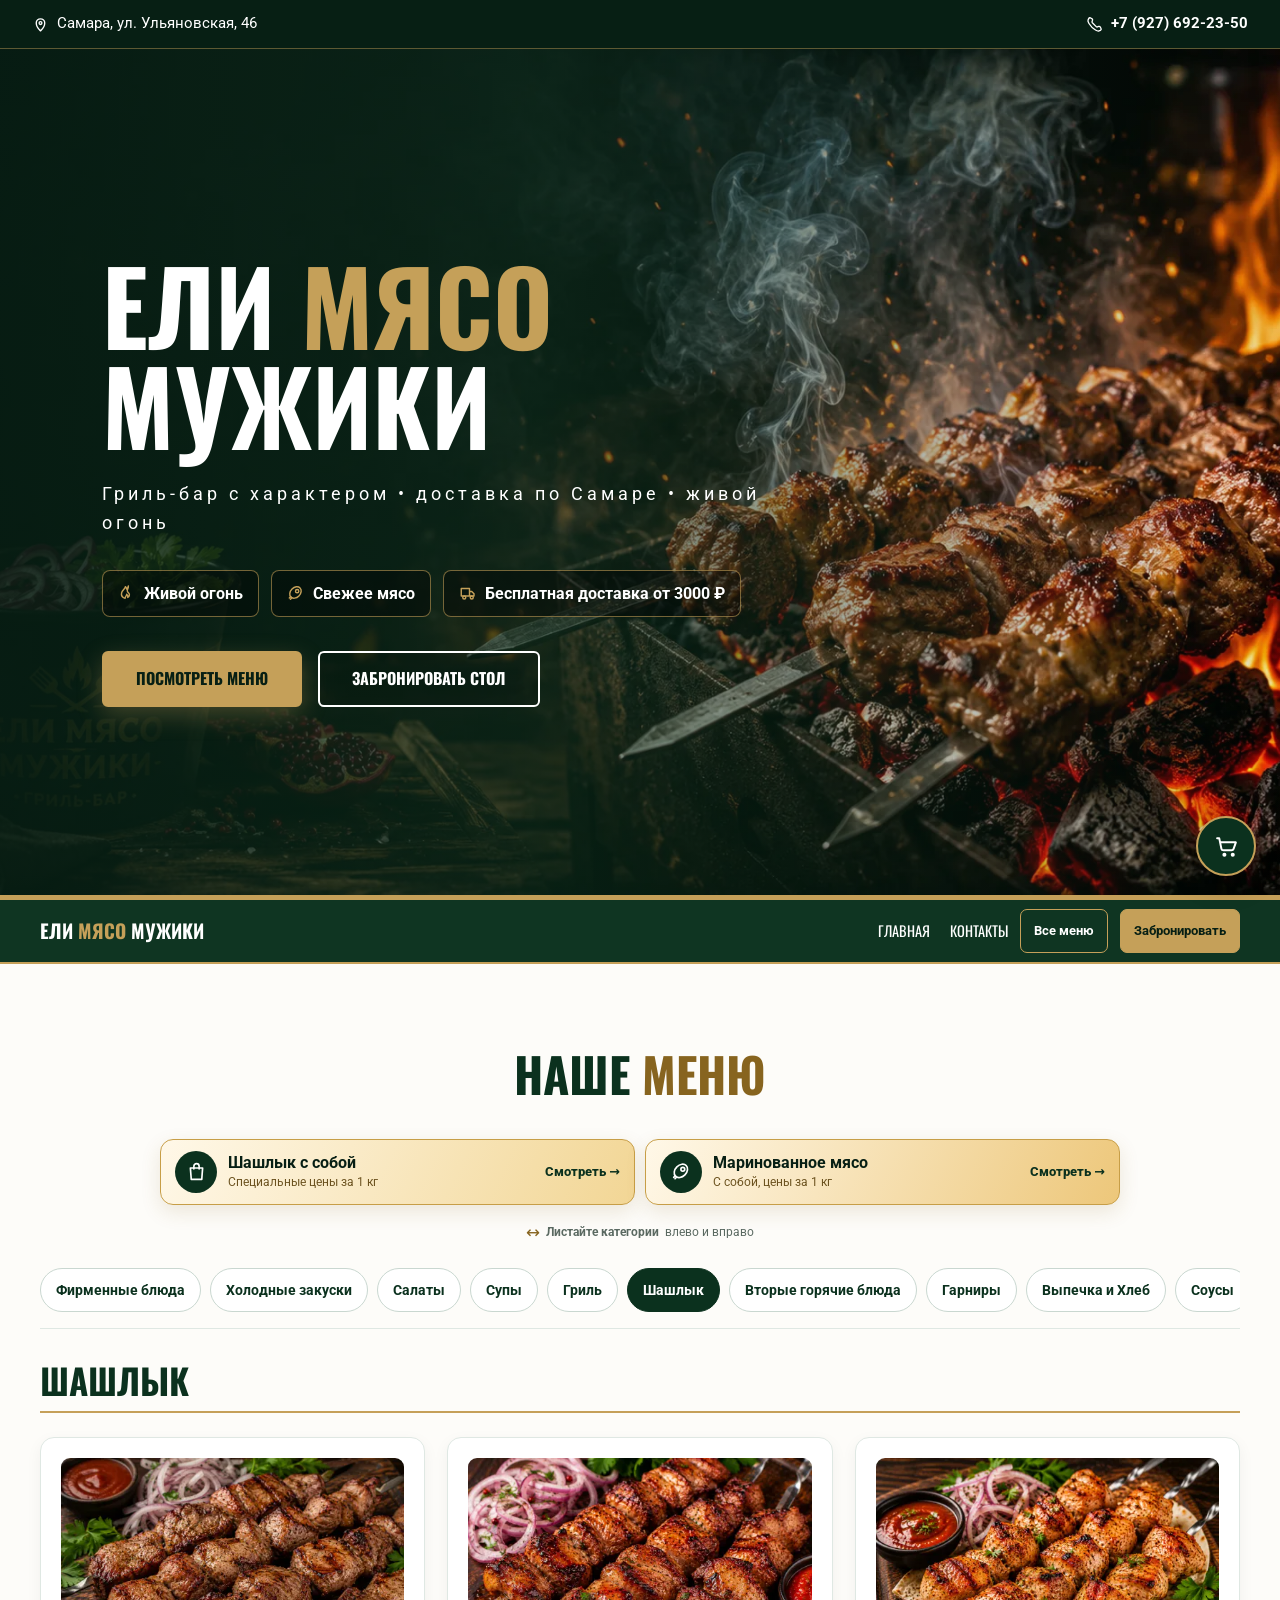
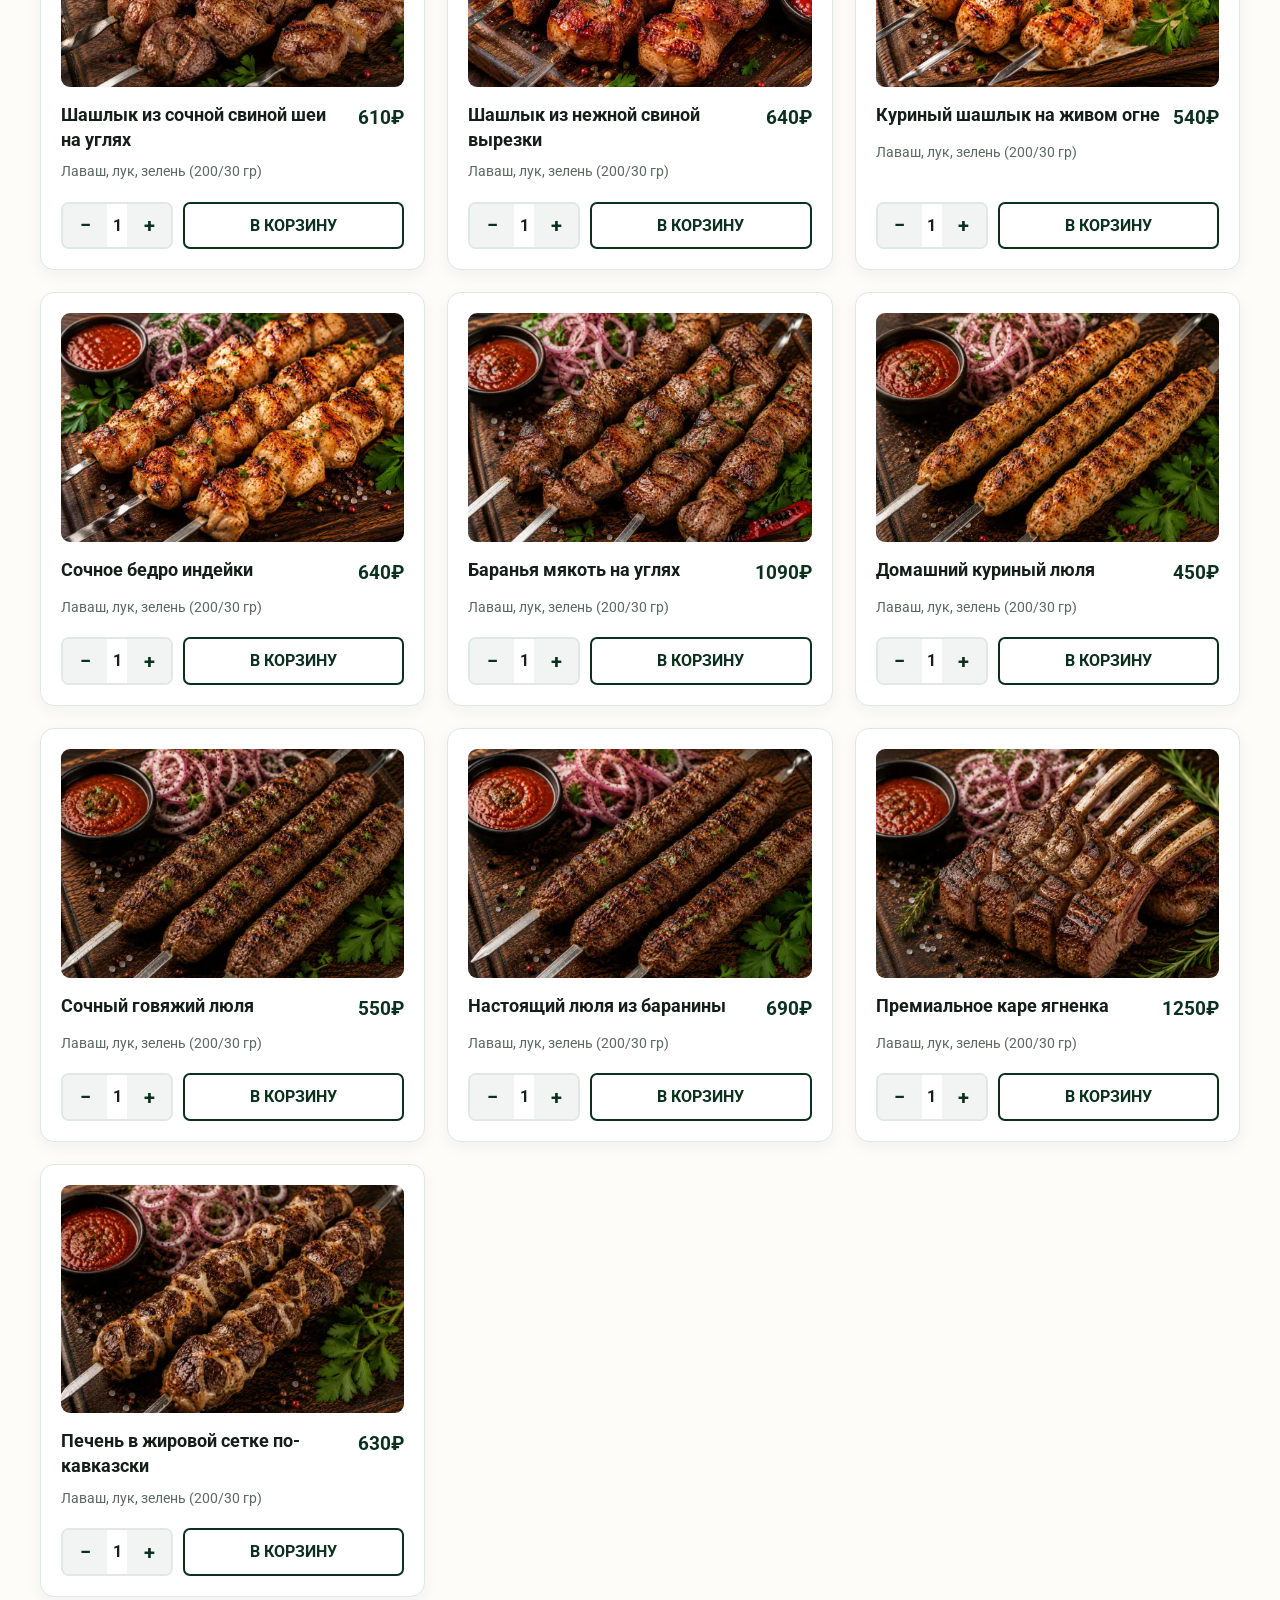
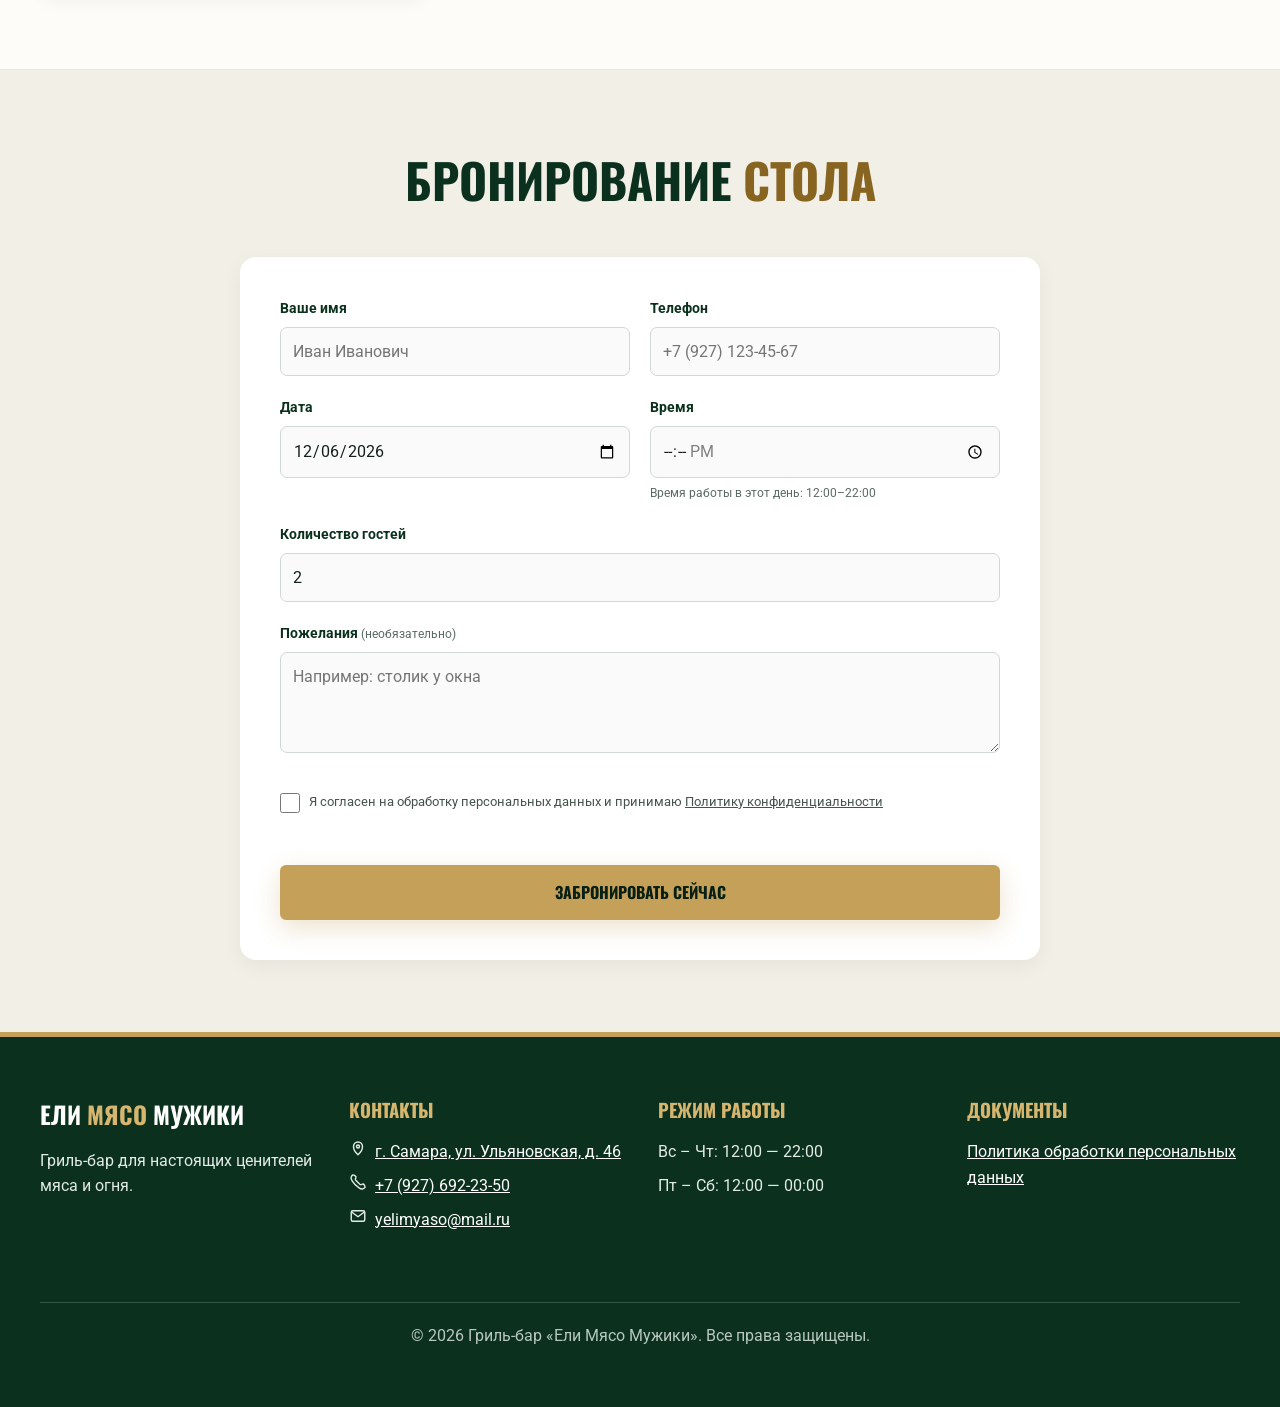
==== commit 83beab18: "Show category scroll hint on every screen" ====
--- a/index.html
+++ b/index.html
@@ -1 +1 @@
-<!DOCTYPE html><html lang="ru"><head><meta charSet="utf-8"/><meta name="viewport" content="width=device-width, initial-scale=1"/><link rel="preload" as="image" imageSrcSet="/images/hero-960.webp 960w, /images/hero-optimized.webp 1672w" imageSizes="100vw" fetchPriority="high"/><link rel="stylesheet" href="/_next/static/chunks/3891e5ia8gav4.css" data-precedence="next"/><link rel="preload" as="script" fetchPriority="low" href="/_next/static/chunks/11wms753hqmz4.js"/><script src="/_next/static/chunks/372xtqbdnscm8.js" async=""></script><script src="/_next/static/chunks/38986hobbfl6e.js" async=""></script><script src="/_next/static/chunks/turbopack-13n5i5j8hhe3y.js" async=""></script><script src="/_next/static/chunks/3szs9nia7hdya.js" async="" crossorigin=""></script><script src="/_next/static/chunks/1r07xwacihldt.js" async="" crossorigin=""></script><link rel="preload" href="https://fonts.googleapis.com/css2?family=Oswald:wght@400;700&amp;family=Roboto:wght@300;400;700&amp;display=swap" as="style"/><meta name="theme-color" content="#0b311e"/><title>Ели Мясо Мужики | Официальный сайт | Самара</title><meta name="description" content="Гриль-бар «Ели Мясо Мужики» в Самаре. Шашлык, мясо на углях, доставка еды и бронирование столов."/><meta name="referrer" content="strict-origin-when-cross-origin"/><meta name="robots" content="index, follow"/><link rel="canonical" href="https://yelimyaso.ru/"/><meta property="og:title" content="Ели Мясо Мужики | Официальный сайт | Самара"/><meta property="og:description" content="Гриль-бар «Ели Мясо Мужики» в Самаре. Шашлык, мясо на углях, доставка еды и бронирование столов."/><meta property="og:url" content="https://yelimyaso.ru/"/><meta property="og:site_name" content="Ели Мясо Мужики"/><meta property="og:locale" content="ru_RU"/><meta property="og:image" content="https://yelimyaso.ru/images/hero-optimized.webp"/><meta property="og:image:width" content="1672"/><meta property="og:image:height" content="941"/><meta property="og:image:alt" content="Шашлык на живом огне в гриль-баре «Ели Мясо Мужики»"/><meta property="og:type" content="website"/><meta name="twitter:card" content="summary_large_image"/><meta name="twitter:title" content="Ели Мясо Мужики | Официальный сайт | Самара"/><meta name="twitter:description" content="Гриль-бар «Ели Мясо Мужики» в Самаре. Шашлык, мясо на углях, доставка еды и бронирование столов."/><meta name="twitter:image" content="https://yelimyaso.ru/images/hero-optimized.webp"/><link rel="icon" href="/favicon.ico"/><link rel="icon" href="/icon.svg" type="image/svg+xml"/><link rel="apple-touch-icon" href="/apple-touch-icon.png"/><link rel="preconnect" href="https://fonts.googleapis.com"/><link rel="preconnect" href="https://fonts.gstatic.com" crossorigin="anonymous"/><link href="https://fonts.googleapis.com/css2?family=Oswald:wght@400;700&amp;family=Roboto:wght@300;400;700&amp;display=swap" rel="stylesheet"/><script src="/_next/static/chunks/0cz1d0mv5g_q7.js" noModule=""></script></head><body><div hidden=""><!--$--><!--/$--></div><div class="contact-strip" aria-label="Контактная информация"><div class="container contact-strip-content"><a class="contact-address" href="https://yandex.ru/maps/?text=%D0%A1%D0%B0%D0%BC%D0%B0%D1%80%D0%B0%2C%20%D1%83%D0%BB.%20%D0%A3%D0%BB%D1%8F%D0%BD%D0%BE%D0%B2%D1%81%D0%BA%D0%B0%D1%8F%2C%2046" target="_blank" rel="noopener noreferrer" title="Открыть адрес на карте"><svg class="icon" width="17" height="17" viewBox="0 0 24 24" fill="none" stroke="currentColor" stroke-width="1.9" stroke-linecap="round" stroke-linejoin="round" aria-hidden="true" focusable="false"><path d="M12 21s6-5.1 6-11a6 6 0 1 0-12 0c0 5.9 6 11 6 11Z"></path><circle cx="12" cy="10" r="2"></circle></svg><span class="contact-address-text contact-address-full">Самара, ул. Ульяновская, 46</span><span class="contact-address-text contact-address-compact" aria-hidden="true">Ульяновская, 46</span></a><a class="contact-phone" href="tel:+79276922350"><svg class="icon" width="17" height="17" viewBox="0 0 24 24" fill="none" stroke="currentColor" stroke-width="1.9" stroke-linecap="round" stroke-linejoin="round" aria-hidden="true" focusable="false"><path d="M8.2 3.7 6.4 2.8a2 2 0 0 0-2.6.9l-.9 2c-.5 1.1 0 2.8 1.3 4.9 2 3.3 5.9 7.2 9.2 9.2 2.1 1.3 3.8 1.8 4.9 1.3l2-.9a2 2 0 0 0 .9-2.6l-.9-1.8a2 2 0 0 0-2.4-1l-1.7.6a1.8 1.8 0 0 1-1.8-.4L9 9.6a1.8 1.8 0 0 1-.4-1.8l.6-1.7a2 2 0 0 0-1-2.4Z"></path></svg> <!-- -->+7 (927) 692-23-50</a></div></div><header id="home" class="hero"><img class="hero-background" src="/images/hero-optimized.webp" srcSet="/images/hero-960.webp 960w, /images/hero-optimized.webp 1672w" sizes="100vw" alt="" aria-hidden="true" width="1672" height="941" loading="eager" decoding="async" fetchPriority="high"/><div class="hero-content"><h1>ЕЛИ <span>МЯСО</span> МУЖИКИ</h1><p class="subtitle">Гриль-бар с характером • доставка по Самаре • живой огонь</p><div class="hero-benefits"><div><svg class="icon" width="18" height="18" viewBox="0 0 24 24" fill="none" stroke="currentColor" stroke-width="1.9" stroke-linecap="round" stroke-linejoin="round" aria-hidden="true" focusable="false"><path d="M13.8 2.5c.5 3.7-2.1 4.8-1.3 7.1.4 1.2 1.5 1.7 2.3 3.1.9 1.8.2 4.3-1.8 5.2.5-1.8-.2-3.2-1.4-4.3.1 2.2-2.4 3.1-2.1 5.5C6 18 4 15.2 4.8 11.8c.8-3.4 4.5-4.9 5.1-8.3 1.1.9 1.7 2.1 1.8 3.5 1.2-1.1 1.8-2.7 2.1-4.5Z"></path></svg>Живой огонь</div><div><svg class="icon" width="18" height="18" viewBox="0 0 24 24" fill="none" stroke="currentColor" stroke-width="1.9" stroke-linecap="round" stroke-linejoin="round" aria-hidden="true" focusable="false"><path d="M6.7 6.7c3.4-3.4 8.2-4 10.7-1.5 2.5 2.5 1.9 7.3-1.5 10.7-3.4 3.4-8.2 4-10.7 1.5-2.5-2.5-1.9-7.3 1.5-10.7Z"></path><circle cx="13.5" cy="9.5" r="2.2"></circle><path d="m5.1 16.8-2 2m3.5-.5-2 2"></path></svg>Свежее мясо</div><div><svg class="icon" width="18" height="18" viewBox="0 0 24 24" fill="none" stroke="currentColor" stroke-width="1.9" stroke-linecap="round" stroke-linejoin="round" aria-hidden="true" focusable="false"><path d="M3 6h11v10H3zM14 10h3l3 3v3h-6z"></path><circle cx="7" cy="18" r="2"></circle><circle cx="17" cy="18" r="2"></circle></svg>Бесплатная доставка от <!-- -->3000<!-- --> ₽</div></div><div class="header-btns"><a href="#menu" class="btn btn-red">Посмотреть меню</a><a href="#booking" class="btn btn-outline">Забронировать стол</a></div></div></header><nav class="main-nav" aria-label="Основная навигация"><div class="container nav-content"><a class="nav-brand" href="#home" aria-label="Вернуться в начало страницы"><span class="nav-brand-full">ЕЛИ <b>МЯСО</b> МУЖИКИ</span><span class="nav-brand-compact" aria-hidden="true">ЕЛИ <b>МЯСО</b></span></a><div class="nav-actions"><div class="nav-links"><a href="#home">Главная</a><a href="#contacts">Контакты</a></div><a href="#menu" class="nav-menu-btn">Все меню</a><a href="#booking" class="nav-booking-btn">Забронировать</a></div></div></nav><main><section id="menu" class="section menu-section"><div class="container menu-shell"><h2 class="section-title">Наше <span>Меню</span></h2><div class="featured-category-callouts" aria-label="Предложения с собой"><button type="button" class="featured-category-callout" aria-pressed="false"><span class="featured-category-icon"><svg class="icon" width="21" height="21" viewBox="0 0 24 24" fill="none" stroke="currentColor" stroke-width="1.9" stroke-linecap="round" stroke-linejoin="round" aria-hidden="true" focusable="false"><path d="M5 8h14l-1 13H6L5 8Z"></path><path d="M9 9V6a3 3 0 0 1 6 0v3"></path></svg></span><span class="featured-category-copy"><strong>Шашлык с собой</strong><small>Специальные цены за 1 кг</small></span><span class="featured-category-action">Смотреть <span aria-hidden="true">→</span></span></button><button type="button" class="featured-category-callout marinated" aria-pressed="false"><span class="featured-category-icon"><svg class="icon" width="21" height="21" viewBox="0 0 24 24" fill="none" stroke="currentColor" stroke-width="1.9" stroke-linecap="round" stroke-linejoin="round" aria-hidden="true" focusable="false"><path d="M6.7 6.7c3.4-3.4 8.2-4 10.7-1.5 2.5 2.5 1.9 7.3-1.5 10.7-3.4 3.4-8.2 4-10.7 1.5-2.5-2.5-1.9-7.3 1.5-10.7Z"></path><circle cx="13.5" cy="9.5" r="2.2"></circle><path d="m5.1 16.8-2 2m3.5-.5-2 2"></path></svg></span><span class="featured-category-copy"><strong>Маринованное мясо</strong><small>С собой, цены за 1 кг</small></span><span class="featured-category-action">Смотреть <span aria-hidden="true">→</span></span></button></div><p class="category-scroll-hint"><span aria-hidden="true">↔</span><strong>Листайте категории</strong><span>движением пальца</span></p><nav class="category-nav-wrap" aria-label="Категории меню"><div class="category-nav"><button data-category-index="0" type="button" class="category-chip featured" aria-label="Шашлык с собой (цена за 1 кг)" aria-pressed="false" aria-controls="menu-results"><svg class="icon" width="16" height="16" viewBox="0 0 24 24" fill="none" stroke="currentColor" stroke-width="1.9" stroke-linecap="round" stroke-linejoin="round" aria-hidden="true" focusable="false"><path d="M5 8h14l-1 13H6L5 8Z"></path><path d="M9 9V6a3 3 0 0 1 6 0v3"></path></svg><span>Шашлык с собой</span><span class="category-featured-badge">1 кг</span></button><button data-category-index="1" type="button" class="category-chip" aria-label="Фирменные блюда" aria-pressed="false" aria-controls="menu-results">Фирменные блюда</button><button data-category-index="2" type="button" class="category-chip" aria-label="Холодные закуски" aria-pressed="false" aria-controls="menu-results">Холодные закуски</button><button data-category-index="3" type="button" class="category-chip" aria-label="Салаты" aria-pressed="false" aria-controls="menu-results">Салаты</button><button data-category-index="4" type="button" class="category-chip" aria-label="Супы" aria-pressed="false" aria-controls="menu-results">Супы</button><button data-category-index="5" type="button" class="category-chip" aria-label="Гриль" aria-pressed="false" aria-controls="menu-results">Гриль</button><button data-category-index="6" type="button" class="category-chip active" aria-label="Шашлык" aria-pressed="true" aria-controls="menu-results">Шашлык</button><button data-category-index="7" type="button" class="category-chip" aria-label="Вторые горячие блюда" aria-pressed="false" aria-controls="menu-results">Вторые горячие блюда</button><button data-category-index="8" type="button" class="category-chip" aria-label="Гарниры" aria-pressed="false" aria-controls="menu-results">Гарниры</button><button data-category-index="9" type="button" class="category-chip" aria-label="Выпечка и Хлеб" aria-pressed="false" aria-controls="menu-results">Выпечка и Хлеб</button><button data-category-index="10" type="button" class="category-chip" aria-label="Соусы" aria-pressed="false" aria-controls="menu-results">Соусы</button><button data-category-index="11" type="button" class="category-chip" aria-label="Напитки" aria-pressed="false" aria-controls="menu-results">Напитки</button><button data-category-index="12" type="button" class="category-chip featured" aria-label="Маринованное мясо с собой" aria-pressed="false" aria-controls="menu-results"><svg class="icon" width="16" height="16" viewBox="0 0 24 24" fill="none" stroke="currentColor" stroke-width="1.9" stroke-linecap="round" stroke-linejoin="round" aria-hidden="true" focusable="false"><path d="M6.7 6.7c3.4-3.4 8.2-4 10.7-1.5 2.5 2.5 1.9 7.3-1.5 10.7-3.4 3.4-8.2 4-10.7 1.5-2.5-2.5-1.9-7.3 1.5-10.7Z"></path><circle cx="13.5" cy="9.5" r="2.2"></circle><path d="m5.1 16.8-2 2m3.5-.5-2 2"></path></svg><span>Маринованное мясо</span><span class="category-featured-badge">1 кг</span></button></div></nav><div id="menu-results" class="menu-container menu-changing"><div class="category-block"><h3 class="category-name">Шашлык</h3><div class="menu-grid"><article class="menu-card"><img src="/images/menu/shey.webp" srcSet="/images/menu/shey-480.webp 480w, /images/menu/shey-720.webp 720w, /images/menu/shey.webp 900w" sizes="(max-width: 600px) calc(100vw - 56px), (max-width: 1000px) calc(50vw - 50px), 360px" class="item-img active" alt="Шашлык из сочной свиной шеи на углях" loading="lazy" decoding="async" width="720" height="480"/><div class="card-header"><h4 class="item-name">Шашлык из сочной свиной шеи на углях</h4><span class="item-price">610<!-- -->₽</span></div><p class="item-desc">Лаваш, лук, зелень (200/30 гр)</p><div class="order-controls"><div class="qty-picker" aria-label="Количество блюда"><button type="button" aria-label="Уменьшить количество">−</button><span>1</span><button type="button" aria-label="Увеличить количество">+</button></div><button class="btn-add" type="button" aria-label="Добавить «Шашлык из сочной свиной шеи на углях» в корзину">В корзину</button></div></article><article class="menu-card"><img src="/images/menu/vyrezka.webp" srcSet="/images/menu/vyrezka-480.webp 480w, /images/menu/vyrezka-720.webp 720w, /images/menu/vyrezka.webp 900w" sizes="(max-width: 600px) calc(100vw - 56px), (max-width: 1000px) calc(50vw - 50px), 360px" class="item-img active" alt="Шашлык из нежной свиной вырезки" loading="lazy" decoding="async" width="720" height="480"/><div class="card-header"><h4 class="item-name">Шашлык из нежной свиной вырезки</h4><span class="item-price">640<!-- -->₽</span></div><p class="item-desc">Лаваш, лук, зелень (200/30 гр)</p><div class="order-controls"><div class="qty-picker" aria-label="Количество блюда"><button type="button" aria-label="Уменьшить количество">−</button><span>1</span><button type="button" aria-label="Увеличить количество">+</button></div><button class="btn-add" type="button" aria-label="Добавить «Шашлык из нежной свиной вырезки» в корзину">В корзину</button></div></article><article class="menu-card"><img src="/images/menu/sh_kur.webp" srcSet="/images/menu/sh_kur-480.webp 480w, /images/menu/sh_kur-720.webp 720w, /images/menu/sh_kur.webp 900w" sizes="(max-width: 600px) calc(100vw - 56px), (max-width: 1000px) calc(50vw - 50px), 360px" class="item-img active" alt="Куриный шашлык на живом огне" loading="lazy" decoding="async" width="720" height="480"/><div class="card-header"><h4 class="item-name">Куриный шашлык на живом огне</h4><span class="item-price">540<!-- -->₽</span></div><p class="item-desc">Лаваш, лук, зелень (200/30 гр)</p><div class="order-controls"><div class="qty-picker" aria-label="Количество блюда"><button type="button" aria-label="Уменьшить количество">−</button><span>1</span><button type="button" aria-label="Увеличить количество">+</button></div><button class="btn-add" type="button" aria-label="Добавить «Куриный шашлык на живом огне» в корзину">В корзину</button></div></article><article class="menu-card"><img src="/images/menu/indeyka.webp" srcSet="/images/menu/indeyka-480.webp 480w, /images/menu/indeyka-720.webp 720w, /images/menu/indeyka.webp 900w" sizes="(max-width: 600px) calc(100vw - 56px), (max-width: 1000px) calc(50vw - 50px), 360px" class="item-img active" alt="Сочное бедро индейки" loading="lazy" decoding="async" width="720" height="480"/><div class="card-header"><h4 class="item-name">Сочное бедро индейки</h4><span class="item-price">640<!-- -->₽</span></div><p class="item-desc">Лаваш, лук, зелень (200/30 гр)</p><div class="order-controls"><div class="qty-picker" aria-label="Количество блюда"><button type="button" aria-label="Уменьшить количество">−</button><span>1</span><button type="button" aria-label="Увеличить количество">+</button></div><button class="btn-add" type="button" aria-label="Добавить «Сочное бедро индейки» в корзину">В корзину</button></div></article><article class="menu-card"><img src="/images/menu/baran_myk.webp" srcSet="/images/menu/baran_myk-480.webp 480w, /images/menu/baran_myk-720.webp 720w, /images/menu/baran_myk.webp 900w" sizes="(max-width: 600px) calc(100vw - 56px), (max-width: 1000px) calc(50vw - 50px), 360px" class="item-img active" alt="Баранья мякоть на углях" loading="lazy" decoding="async" width="720" height="480"/><div class="card-header"><h4 class="item-name">Баранья мякоть на углях</h4><span class="item-price">1090<!-- -->₽</span></div><p class="item-desc">Лаваш, лук, зелень (200/30 гр)</p><div class="order-controls"><div class="qty-picker" aria-label="Количество блюда"><button type="button" aria-label="Уменьшить количество">−</button><span>1</span><button type="button" aria-label="Увеличить количество">+</button></div><button class="btn-add" type="button" aria-label="Добавить «Баранья мякоть на углях» в корзину">В корзину</button></div></article><article class="menu-card"><img src="/images/menu/kebab_k.webp" srcSet="/images/menu/kebab_k-480.webp 480w, /images/menu/kebab_k-720.webp 720w, /images/menu/kebab_k.webp 900w" sizes="(max-width: 600px) calc(100vw - 56px), (max-width: 1000px) calc(50vw - 50px), 360px" class="item-img active" alt="Домашний куриный люля" loading="lazy" decoding="async" width="720" height="480"/><div class="card-header"><h4 class="item-name">Домашний куриный люля</h4><span class="item-price">450<!-- -->₽</span></div><p class="item-desc">Лаваш, лук, зелень (200/30 гр)</p><div class="order-controls"><div class="qty-picker" aria-label="Количество блюда"><button type="button" aria-label="Уменьшить количество">−</button><span>1</span><button type="button" aria-label="Увеличить количество">+</button></div><button class="btn-add" type="button" aria-label="Добавить «Домашний куриный люля» в корзину">В корзину</button></div></article><article class="menu-card"><img src="/images/menu/kebab_g.webp" srcSet="/images/menu/kebab_g-480.webp 480w, /images/menu/kebab_g-720.webp 720w, /images/menu/kebab_g.webp 900w" sizes="(max-width: 600px) calc(100vw - 56px), (max-width: 1000px) calc(50vw - 50px), 360px" class="item-img active" alt="Сочный говяжий люля" loading="lazy" decoding="async" width="720" height="480"/><div class="card-header"><h4 class="item-name">Сочный говяжий люля</h4><span class="item-price">550<!-- -->₽</span></div><p class="item-desc">Лаваш, лук, зелень (200/30 гр)</p><div class="order-controls"><div class="qty-picker" aria-label="Количество блюда"><button type="button" aria-label="Уменьшить количество">−</button><span>1</span><button type="button" aria-label="Увеличить количество">+</button></div><button class="btn-add" type="button" aria-label="Добавить «Сочный говяжий люля» в корзину">В корзину</button></div></article><article class="menu-card"><img src="/images/menu/kare_b.webp" srcSet="/images/menu/kare_b-480.webp 480w, /images/menu/kare_b-720.webp 720w, /images/menu/kare_b.webp 900w" sizes="(max-width: 600px) calc(100vw - 56px), (max-width: 1000px) calc(50vw - 50px), 360px" class="item-img active" alt="Настоящий люля из баранины" loading="lazy" decoding="async" width="720" height="480"/><div class="card-header"><h4 class="item-name">Настоящий люля из баранины</h4><span class="item-price">690<!-- -->₽</span></div><p class="item-desc">Лаваш, лук, зелень (200/30 гр)</p><div class="order-controls"><div class="qty-picker" aria-label="Количество блюда"><button type="button" aria-label="Уменьшить количество">−</button><span>1</span><button type="button" aria-label="Увеличить количество">+</button></div><button class="btn-add" type="button" aria-label="Добавить «Настоящий люля из баранины» в корзину">В корзину</button></div></article><article class="menu-card"><img src="/images/menu/kare.webp" srcSet="/images/menu/kare-480.webp 480w, /images/menu/kare-720.webp 720w, /images/menu/kare.webp 900w" sizes="(max-width: 600px) calc(100vw - 56px), (max-width: 1000px) calc(50vw - 50px), 360px" class="item-img active" alt="Премиальное каре ягненка" loading="lazy" decoding="async" width="720" height="480"/><div class="card-header"><h4 class="item-name">Премиальное каре ягненка</h4><span class="item-price">1250<!-- -->₽</span></div><p class="item-desc">Лаваш, лук, зелень (200/30 гр)</p><div class="order-controls"><div class="qty-picker" aria-label="Количество блюда"><button type="button" aria-label="Уменьшить количество">−</button><span>1</span><button type="button" aria-label="Увеличить количество">+</button></div><button class="btn-add" type="button" aria-label="Добавить «Премиальное каре ягненка» в корзину">В корзину</button></div></article><article class="menu-card"><img src="/images/menu/pechen.webp" srcSet="/images/menu/pechen-480.webp 480w, /images/menu/pechen-720.webp 720w, /images/menu/pechen.webp 900w" sizes="(max-width: 600px) calc(100vw - 56px), (max-width: 1000px) calc(50vw - 50px), 360px" class="item-img active" alt="Печень в жировой сетке по-кавказски" loading="lazy" decoding="async" width="720" height="480"/><div class="card-header"><h4 class="item-name">Печень в жировой сетке по-кавказски</h4><span class="item-price">630<!-- -->₽</span></div><p class="item-desc">Лаваш, лук, зелень (200/30 гр)</p><div class="order-controls"><div class="qty-picker" aria-label="Количество блюда"><button type="button" aria-label="Уменьшить количество">−</button><span>1</span><button type="button" aria-label="Увеличить количество">+</button></div><button class="btn-add" type="button" aria-label="Добавить «Печень в жировой сетке по-кавказски» в корзину">В корзину</button></div></article></div></div></div></div></section><section id="booking" class="section booking-section"><div class="container"><h2 class="section-title">Бронирование <span>стола</span></h2><div class="booking-container"><form class="form-grid" aria-busy="false"><div><label for="booking-name">Ваше имя</label><input id="booking-name" autoComplete="name" placeholder="Иван Иванович" required="" maxLength="80" name="name"/></div><div><label for="booking-phone">Телефон</label><input id="booking-phone" type="tel" autoComplete="tel" inputMode="tel" placeholder="+7 (927) 123-45-67" required="" maxLength="18" name="phone"/></div><div><label for="booking-date">Дата</label><input id="booking-date" type="date" min="" required="" name="date" value=""/></div><div><label for="booking-time">Время</label><input id="booking-time" type="time" min="12:00" max="22:00" step="900" required="" name="time"/><p class="field-hint">Время работы в этот день: <!-- -->12:00<!-- -->–<!-- -->22:00</p></div><div class="full"><label for="booking-guests">Количество гостей</label><input id="booking-guests" type="number" min="1" max="30" inputMode="numeric" required="" name="guests" value="2"/></div><div class="full"><label for="booking-comment">Пожелания <span class="optional">(необязательно)</span></label><textarea id="booking-comment" name="comment" rows="3" placeholder="Например: столик у окна" maxLength="500"></textarea></div><label class="checkbox-label consent full" for="booking-consent"><input id="booking-consent" type="checkbox" required=""/><span>Я согласен на обработку персональных данных и принимаю <a href="/privacy/" target="_blank" rel="noopener noreferrer">Политику конфиденциальности</a></span></label><button type="submit" class="btn btn-red full submit-btn">Забронировать сейчас</button></form></div></div></section></main><footer id="contacts"><div class="container footer-content"><div class="footer-logo"><h2>ЕЛИ <span>МЯСО</span> МУЖИКИ</h2><p>Гриль-бар для настоящих ценителей мяса и огня.</p></div><div class="footer-info"><h3>Контакты</h3><p><svg class="icon" width="18" height="18" viewBox="0 0 24 24" fill="none" stroke="currentColor" stroke-width="1.9" stroke-linecap="round" stroke-linejoin="round" aria-hidden="true" focusable="false"><path d="M12 21s6-5.1 6-11a6 6 0 1 0-12 0c0 5.9 6 11 6 11Z"></path><circle cx="12" cy="10" r="2"></circle></svg><a href="https://yandex.ru/maps/?text=%D0%A1%D0%B0%D0%BC%D0%B0%D1%80%D0%B0%2C%20%D1%83%D0%BB.%20%D0%A3%D0%BB%D1%8F%D0%BD%D0%BE%D0%B2%D1%81%D0%BA%D0%B0%D1%8F%2C%2046" target="_blank" rel="noopener noreferrer">г. Самара, ул. Ульяновская, д. 46</a></p><p><svg class="icon" width="18" height="18" viewBox="0 0 24 24" fill="none" stroke="currentColor" stroke-width="1.9" stroke-linecap="round" stroke-linejoin="round" aria-hidden="true" focusable="false"><path d="M8.2 3.7 6.4 2.8a2 2 0 0 0-2.6.9l-.9 2c-.5 1.1 0 2.8 1.3 4.9 2 3.3 5.9 7.2 9.2 9.2 2.1 1.3 3.8 1.8 4.9 1.3l2-.9a2 2 0 0 0 .9-2.6l-.9-1.8a2 2 0 0 0-2.4-1l-1.7.6a1.8 1.8 0 0 1-1.8-.4L9 9.6a1.8 1.8 0 0 1-.4-1.8l.6-1.7a2 2 0 0 0-1-2.4Z"></path></svg><a href="tel:+79276922350">+7 (927) 692-23-50</a></p><p><svg class="icon" width="18" height="18" viewBox="0 0 24 24" fill="none" stroke="currentColor" stroke-width="1.9" stroke-linecap="round" stroke-linejoin="round" aria-hidden="true" focusable="false"><rect x="3" y="5" width="18" height="14" rx="2"></rect><path d="m4 7 8 6 8-6"></path></svg><a href="mailto:yelimyaso@mail.ru">yelimyaso@mail.ru</a></p></div><div class="footer-info"><h3>Режим работы</h3><p>Вс – Чт: <!-- -->12:00 — 22:00</p><p>Пт – Сб: <!-- -->12:00 — 00:00</p></div><div class="footer-info"><h3>Документы</h3><p><a href="/privacy/">Политика обработки персональных данных</a></p></div><div class="copyright">© 2026 Гриль-бар «Ели Мясо Мужики». Все права защищены.</div></div></footer><div class="toast" role="status" aria-live="polite" aria-atomic="true"></div><button type="button" class="cart-btn" aria-haspopup="dialog" aria-expanded="false" aria-controls="cart-dialog" aria-label="Открыть корзину"><svg class="icon cart-icon" width="25" height="25" viewBox="0 0 24 24" fill="none" stroke="currentColor" stroke-width="1.9" stroke-linecap="round" stroke-linejoin="round" aria-hidden="true" focusable="false"><path d="M3 4h2l2.1 10.1a2 2 0 0 0 2 1.6h7.8a2 2 0 0 0 1.9-1.4L21 8H6"></path><circle cx="10" cy="20" r="1"></circle><circle cx="18" cy="20" r="1"></circle></svg></button><script type="application/ld+json">{"@context":"https://schema.org","@type":"Restaurant","name":"Ели Мясо Мужики","url":"https://yelimyaso.ru","image":"https://yelimyaso.ru/images/hero-optimized.webp","telephone":"+7 (927) 692-23-50","email":"yelimyaso@mail.ru","priceRange":"₽₽","servesCuisine":["Шашлык","Блюда на гриле","Кавказская кухня"],"acceptsReservations":true,"hasMenu":"https://yelimyaso.ru/#menu","address":{"@type":"PostalAddress","streetAddress":"ул. Ульяновская, 46","addressLocality":"Самара","addressRegion":"Самарская область","addressCountry":"RU"},"openingHoursSpecification":[{"@type":"OpeningHoursSpecification","dayOfWeek":["Sunday","Monday","Tuesday","Wednesday","Thursday"],"opens":"12:00","closes":"22:00"},{"@type":"OpeningHoursSpecification","dayOfWeek":["Friday","Saturday"],"opens":"12:00","closes":"23:59"}]}</script><!--$--><!--/$--><noscript><div><img src="https://mc.yandex.ru/watch/109705454" class="metrika-pixel" alt=""/></div></noscript><script src="/_next/static/chunks/11wms753hqmz4.js" id="_R_" async=""></script><script>(self.__next_f=self.__next_f||[]).push([0])</script><script>self.__next_f.push([1,"1:\"$Sreact.fragment\"\n2:I[31104,[\"/_next/static/chunks/3szs9nia7hdya.js\"],\"default\"]\n3:I[75461,[\"/_next/static/chunks/3szs9nia7hdya.js\"],\"default\"]\n4:I[13274,[\"/_next/static/chunks/3szs9nia7hdya.js\"],\"\"]\n6:I[60875,[\"/_next/static/chunks/3szs9nia7hdya.js\",\"/_next/static/chunks/1r07xwacihldt.js\"],\"default\"]\n7:I[5867,[\"/_next/static/chunks/3szs9nia7hdya.js\"],\"OutletBoundary\"]\n8:\"$Sreact.suspense\"\na:I[5867,[\"/_next/static/chunks/3szs9nia7hdya.js\"],\"ViewportBoundary\"]\nc:I[5867,[\"/_next/static/chunks/3szs9nia7hdya.js\"],\"MetadataBoundary\"]\ne:I[61582,[\"/_next/static/chunks/3szs9nia7hdya.js\"],\"default\",1]\n:HL[\"/_next/static/chunks/3891e5ia8gav4.css\",\"style\"]\n:HL[\"https://fonts.googleapis.com/css2?family=Oswald:wght@400;700\u0026family=Roboto:wght@300;400;700\u0026display=swap\",\"style\"]\n5:[\"$\",\"div\",null,{\"children\":[\"$\",\"img\",null,{\"src\":\"https://mc.yandex.ru/watch/109705454\",\"className\":\"metrika-pixel\",\"alt\":\"\"}]}]\n0:{\"P\":null,\"c\":[\"\",\"\"],\"q\":\"\",\"i\":false,\"f\":[[[\"\",{\"children\":[\"__PAGE__\",{},\"$undefined\",\"$undefined\",4608]},\"$undefined\",\"$undefined\",4624],[[\"$\",\"$1\",\"c\",{\"children\":[[[\"$\",\"link\",\"0\",{\"rel\":\"stylesheet\",\"href\":\"/_next/static/chunks/3891e5ia8gav4.css\",\"precedence\":\"next\",\"crossOrigin\":\"$undefined\",\"nonce\":\"$undefined\"}],[\"$\",\"script\",\"script-0\",{\"src\":\"/_next/static/chunks/3szs9nia7hdya.js\",\"async\":true,\"nonce\":\"$undefined\"}]],[\"$\",\"html\",null,{\"lang\":\"ru\",\"children\":[[\"$\",\"head\",null,{\"children\":[[\"$\",\"link\",null,{\"rel\":\"preconnect\",\"href\":\"https://fonts.googleapis.com\"}],[\"$\",\"link\",null,{\"rel\":\"preconnect\",\"href\":\"https://fonts.gstatic.com\",\"crossOrigin\":\"anonymous\"}],[\"$\",\"link\",null,{\"href\":\"https://fonts.googleapis.com/css2?family=Oswald:wght@400;700\u0026family=Roboto:wght@300;400;700\u0026display=swap\",\"rel\":\"stylesheet\"}]]}],[\"$\",\"body\",null,{\"children\":[[\"$\",\"$L2\",null,{\"parallelRouterKey\":\"children\",\"error\":\"$undefined\",\"errorStyles\":\"$undefined\",\"errorScripts\":\"$undefined\",\"template\":[\"$\",\"$L3\",null,{}],\"templateStyles\":\"$undefined\",\"templateScripts\":\"$undefined\",\"notFound\":[[[\"$\",\"title\",null,{\"children\":\"404: This page could not be found.\"}],[\"$\",\"div\",null,{\"style\":{\"fontFamily\":\"system-ui,\\\"Segoe UI\\\",Roboto,Helvetica,Arial,sans-serif,\\\"Apple Color Emoji\\\",\\\"Segoe UI Emoji\\\"\",\"height\":\"100vh\",\"textAlign\":\"center\",\"display\":\"flex\",\"flexDirection\":\"column\",\"alignItems\":\"center\",\"justifyContent\":\"center\"},\"children\":[\"$\",\"div\",null,{\"children\":[[\"$\",\"style\",null,{\"dangerouslySetInnerHTML\":{\"__html\":\"body{color:#000;background:#fff;margin:0}.next-error-h1{border-right:1px solid rgba(0,0,0,.3)}@media (prefers-color-scheme:dark){body{color:#fff;background:#000}.next-error-h1{border-right:1px solid rgba(255,255,255,.3)}}\"}}],[\"$\",\"h1\",null,{\"className\":\"next-error-h1\",\"style\":{\"display\":\"inline-block\",\"margin\":\"0 20px 0 0\",\"padding\":\"0 23px 0 0\",\"fontSize\":24,\"fontWeight\":500,\"verticalAlign\":\"top\",\"lineHeight\":\"49px\"},\"children\":404}],[\"$\",\"div\",null,{\"style\":{\"display\":\"inline-block\"},\"children\":[\"$\",\"h2\",null,{\"style\":{\"fontSize\":14,\"fontWeight\":400,\"lineHeight\":\"49px\",\"margin\":0},\"children\":\"This page could not be found.\"}]}]]}]}]],[]],\"forbidden\":\"$undefined\",\"unauthorized\":\"$undefined\"}],[\"$\",\"$L4\",null,{\"id\":\"yandex-metrika\",\"strategy\":\"afterInteractive\",\"children\":\"\\n          (function(m,e,t,r,i,k,a){\\n            m[i]=m[i]||function(){(m[i].a=m[i].a||[]).push(arguments)};\\n            m[i].l=1*new Date();\\n            k=e.createElement(t),a=e.getElementsByTagName(t)[0],k.async=1,k.src=r,a.parentNode.insertBefore(k,a)\\n          })(window,document,'script','https://mc.yandex.ru/metrika/tag.js?id=109705454','ym');\\n          ym(109705454,'init',{ssr:true,webvisor:true,clickmap:true,accurateTrackBounce:true,trackLinks:true});\\n        \"}],[\"$\",\"noscript\",null,{\"children\":\"$5\"}]]}]]}]]}],{\"children\":[[\"$\",\"$1\",\"c\",{\"children\":[[[\"$\",\"$L6\",null,{}],[\"$\",\"script\",null,{\"type\":\"application/ld+json\",\"dangerouslySetInnerHTML\":{\"__html\":\"{\\\"@context\\\":\\\"https://schema.org\\\",\\\"@type\\\":\\\"Restaurant\\\",\\\"name\\\":\\\"Ели Мясо Мужики\\\",\\\"url\\\":\\\"https://yelimyaso.ru\\\",\\\"image\\\":\\\"https://yelimyaso.ru/images/hero-optimized.webp\\\",\\\"telephone\\\":\\\"+7 (927) 692-23-50\\\",\\\"email\\\":\\\"yelimyaso@mail.ru\\\",\\\"priceRange\\\":\\\"₽₽\\\",\\\"servesCuisine\\\":[\\\"Шашлык\\\",\\\"Блюда на гриле\\\",\\\"Кавказская кухня\\\"],\\\"acceptsReservations\\\":true,\\\"hasMenu\\\":\\\"https://yelimyaso.ru/#menu\\\",\\\"address\\\":{\\\"@type\\\":\\\"PostalAddress\\\",\\\"streetAddress\\\":\\\"ул. Ульяновская, 46\\\",\\\"addressLocality\\\":\\\"Самара\\\",\\\"addressRegion\\\":\\\"Самарская область\\\",\\\"addressCountry\\\":\\\"RU\\\"},\\\"openingHoursSpecification\\\":[{\\\"@type\\\":\\\"OpeningHoursSpecification\\\",\\\"dayOfWeek\\\":[\\\"Sunday\\\",\\\"Monday\\\",\\\"Tuesday\\\",\\\"Wednesday\\\",\\\"Thursday\\\"],\\\"opens\\\":\\\"12:00\\\",\\\"closes\\\":\\\"22:00\\\"},{\\\"@type\\\":\\\"OpeningHoursSpecification\\\",\\\"dayOfWeek\\\":[\\\"Friday\\\",\\\"Saturday\\\"],\\\"opens\\\":\\\"12:00\\\",\\\"closes\\\":\\\"23:59\\\"}]}\"}}]],[[\"$\",\"script\",\"script-0\",{\"src\":\"/_next/static/chunks/1r07xwacihldt.js\",\"async\":true,\"nonce\":\"$undefined\"}]],[\"$\",\"$L7\",null,{\"children\":[\"$\",\"$8\",null,{\"name\":\"Next.MetadataOutlet\",\"children\":\"$@9\"}]}]]}],{},null,false,null]},null,false,null],[\"$\",\"$1\",\"h\",{\"children\":[null,[\"$\",\"$La\",null,{\"children\":\"$Lb\"}],[\"$\",\"div\",null,{\"hidden\":true,\"children\":[\"$\",\"$Lc\",null,{\"children\":[\"$\",\"$8\",null,{\"name\":\"Next.Metadata\",\"children\":\"$Ld\"}]}]}],null]}],false]],\"m\":\"$undefined\",\"G\":[\"$e\",[[\"$\",\"link\",\"0\",{\"rel\":\"stylesheet\",\"href\":\"/_next/static/chunks/3891e5ia8gav4.css\",\"precedence\":\"next\",\"crossOrigin\":\"$undefined\",\"nonce\":\"$undefined\"}]]],\"S\":true,\"h\":null,\"r\":\"$undefined\",\"s\":\"$undefined\",\"a\":\"$undefined\",\"l\":\"$undefined\",\"p\":\"$undefined\",\"d\":\"$undefined\",\"b\":\"fM8oJYWEBMnxT-B3x1zgp\"}\nb:[[\"$\",\"meta\",\"0\",{\"charSet\":\"utf-8\"}],[\"$\",\"meta\",\"1\",{\"name\":\"viewport\",\"content\":\"width=device-width, initial-scale=1\"}],[\"$\",\"meta\",\"2\",{\"name\":\"theme-color\",\"content\":\"#0b311e\"}]]\nf:I[80073,[\"/_next/static/chunks/3szs9nia7hdya.js\"],\"IconMark\"]\n9:null\nd:[[\"$\",\"title\",\"0\",{\"children\":\"Ели Мясо Мужики | Официальный сайт | Самара\"}],[\"$\",\"meta\",\"1\",{\"name\":\"description\",\"content\":\"Гриль-бар «Ели Мясо Мужики» в Самаре. Шашлык, мясо на углях, доставка еды и бронирование столов.\"}],[\"$\",\"meta\",\"2\",{\"name\":\"referrer\",\"content\":\"strict-origin-when-cross-origin\"}],[\"$\",\"meta\",\"3\",{\"name\":\"robots\",\"content\":\"index, follow\"}],[\"$\",\"link\",\"4\",{\"rel\":\"canonical\",\"href\":\"https://yelimyaso.ru/\"}],[\"$\",\"meta\",\"5\",{\"property\":\"og:title\",\"content\":\"Ели Мясо Мужики | Официальный сайт | Самара\"}],[\"$\",\"meta\",\"6\",{\"property\":\"og:description\",\"content\":\"Гриль-бар «Ели Мясо Мужики» в Самаре. Шашлык, мясо на углях, доставка еды и бронирование столов.\"}],[\"$\",\"meta\",\"7\",{\"property\":\"og:url\",\"content\":\"https://yelimyaso.ru/\"}],[\"$\",\"meta\",\"8\",{\"property\":\"og:site_name\",\"content\":\"Ели Мясо Мужики\"}],[\"$\",\"meta\",\"9\",{\"property\":\"og:locale\",\"content\":\"ru_RU\"}],[\"$\",\"meta\",\"10\",{\"property\":\"og:image\",\"content\":\"https://yelimyaso.ru/images/hero-optimized.webp\"}],[\"$\",\"meta\",\"11\",{\"property\":\"og:image:width\",\"content\":\"1672\"}],[\"$\",\"meta\",\"12\",{\"property\":\"og:image:height\",\"content\":\"941\"}],[\"$\",\"meta\",\"13\",{\"property\":\"og:image:alt\",\"content\":\"Шашлык на живом огне в гриль-баре «Ели Мясо Мужики»\"}],[\"$\",\"meta\",\"14\",{\"property\":\"og:type\",\"content\":\"website\"}],[\"$\",\"meta\",\"15\",{\"name\":\"twitter:card\",\"content\":\"summary_large_image\"}],[\"$\",\"meta\",\"16\",{\"name\":\"twitter:title\",\"content\":\"Ели Мясо Мужики | Официальный сайт | Самара\"}],[\"$\",\"meta\",\"17\",{\"name\":\"twitter:description\",\"content\":\"Гриль-бар «Ели Мясо Мужики» в Самаре. Шашлык, мясо на углях, доставка еды и бронирование столов.\"}],[\"$\",\"meta\",\"18\",{\"name\":\"twitter:image\",\"content\":\"https://yelimyaso.ru/images/hero-optimized.webp\"}],[\"$\",\"link\",\"19\",{\"rel\":\"icon\",\"href\":\"/favicon.ico\"}],[\"$\",\"link\",\"20\",{\"rel\":\"icon\",\"href\":\"/icon.svg\",\"type\":\"image/svg+xml\"}],[\"$\",\"link\",\"21\",{\"rel\":\"apple-touch-icon\",\"href\":\"/apple-touch-icon.png\"}],[\"$\",\"$Lf\",\"22\",{}]]\n"])</script></body></html>+<!DOCTYPE html><html lang="ru"><head><meta charSet="utf-8"/><meta name="viewport" content="width=device-width, initial-scale=1"/><link rel="preload" as="image" imageSrcSet="/images/hero-960.webp 960w, /images/hero-optimized.webp 1672w" imageSizes="100vw" fetchPriority="high"/><link rel="stylesheet" href="/_next/static/chunks/2xt4wzetf4uig.css" data-precedence="next"/><link rel="preload" as="script" fetchPriority="low" href="/_next/static/chunks/11wms753hqmz4.js"/><script src="/_next/static/chunks/372xtqbdnscm8.js" async=""></script><script src="/_next/static/chunks/38986hobbfl6e.js" async=""></script><script src="/_next/static/chunks/turbopack-13n5i5j8hhe3y.js" async=""></script><script src="/_next/static/chunks/3szs9nia7hdya.js" async="" crossorigin=""></script><script src="/_next/static/chunks/0cu134bmrgzj2.js" async="" crossorigin=""></script><link rel="preload" href="https://fonts.googleapis.com/css2?family=Oswald:wght@400;700&amp;family=Roboto:wght@300;400;700&amp;display=swap" as="style"/><meta name="theme-color" content="#0b311e"/><title>Ели Мясо Мужики | Официальный сайт | Самара</title><meta name="description" content="Гриль-бар «Ели Мясо Мужики» в Самаре. Шашлык, мясо на углях, доставка еды и бронирование столов."/><meta name="referrer" content="strict-origin-when-cross-origin"/><meta name="robots" content="index, follow"/><link rel="canonical" href="https://yelimyaso.ru/"/><meta property="og:title" content="Ели Мясо Мужики | Официальный сайт | Самара"/><meta property="og:description" content="Гриль-бар «Ели Мясо Мужики» в Самаре. Шашлык, мясо на углях, доставка еды и бронирование столов."/><meta property="og:url" content="https://yelimyaso.ru/"/><meta property="og:site_name" content="Ели Мясо Мужики"/><meta property="og:locale" content="ru_RU"/><meta property="og:image" content="https://yelimyaso.ru/images/hero-optimized.webp"/><meta property="og:image:width" content="1672"/><meta property="og:image:height" content="941"/><meta property="og:image:alt" content="Шашлык на живом огне в гриль-баре «Ели Мясо Мужики»"/><meta property="og:type" content="website"/><meta name="twitter:card" content="summary_large_image"/><meta name="twitter:title" content="Ели Мясо Мужики | Официальный сайт | Самара"/><meta name="twitter:description" content="Гриль-бар «Ели Мясо Мужики» в Самаре. Шашлык, мясо на углях, доставка еды и бронирование столов."/><meta name="twitter:image" content="https://yelimyaso.ru/images/hero-optimized.webp"/><link rel="icon" href="/favicon.ico"/><link rel="icon" href="/icon.svg" type="image/svg+xml"/><link rel="apple-touch-icon" href="/apple-touch-icon.png"/><link rel="preconnect" href="https://fonts.googleapis.com"/><link rel="preconnect" href="https://fonts.gstatic.com" crossorigin="anonymous"/><link href="https://fonts.googleapis.com/css2?family=Oswald:wght@400;700&amp;family=Roboto:wght@300;400;700&amp;display=swap" rel="stylesheet"/><script src="/_next/static/chunks/0cz1d0mv5g_q7.js" noModule=""></script></head><body><div hidden=""><!--$--><!--/$--></div><div class="contact-strip" aria-label="Контактная информация"><div class="container contact-strip-content"><a class="contact-address" href="https://yandex.ru/maps/?text=%D0%A1%D0%B0%D0%BC%D0%B0%D1%80%D0%B0%2C%20%D1%83%D0%BB.%20%D0%A3%D0%BB%D1%8F%D0%BD%D0%BE%D0%B2%D1%81%D0%BA%D0%B0%D1%8F%2C%2046" target="_blank" rel="noopener noreferrer" title="Открыть адрес на карте"><svg class="icon" width="17" height="17" viewBox="0 0 24 24" fill="none" stroke="currentColor" stroke-width="1.9" stroke-linecap="round" stroke-linejoin="round" aria-hidden="true" focusable="false"><path d="M12 21s6-5.1 6-11a6 6 0 1 0-12 0c0 5.9 6 11 6 11Z"></path><circle cx="12" cy="10" r="2"></circle></svg><span class="contact-address-text contact-address-full">Самара, ул. Ульяновская, 46</span><span class="contact-address-text contact-address-compact" aria-hidden="true">Ульяновская, 46</span></a><a class="contact-phone" href="tel:+79276922350"><svg class="icon" width="17" height="17" viewBox="0 0 24 24" fill="none" stroke="currentColor" stroke-width="1.9" stroke-linecap="round" stroke-linejoin="round" aria-hidden="true" focusable="false"><path d="M8.2 3.7 6.4 2.8a2 2 0 0 0-2.6.9l-.9 2c-.5 1.1 0 2.8 1.3 4.9 2 3.3 5.9 7.2 9.2 9.2 2.1 1.3 3.8 1.8 4.9 1.3l2-.9a2 2 0 0 0 .9-2.6l-.9-1.8a2 2 0 0 0-2.4-1l-1.7.6a1.8 1.8 0 0 1-1.8-.4L9 9.6a1.8 1.8 0 0 1-.4-1.8l.6-1.7a2 2 0 0 0-1-2.4Z"></path></svg> <!-- -->+7 (927) 692-23-50</a></div></div><header id="home" class="hero"><img class="hero-background" src="/images/hero-optimized.webp" srcSet="/images/hero-960.webp 960w, /images/hero-optimized.webp 1672w" sizes="100vw" alt="" aria-hidden="true" width="1672" height="941" loading="eager" decoding="async" fetchPriority="high"/><div class="hero-content"><h1>ЕЛИ <span>МЯСО</span> МУЖИКИ</h1><p class="subtitle">Гриль-бар с характером • доставка по Самаре • живой огонь</p><div class="hero-benefits"><div><svg class="icon" width="18" height="18" viewBox="0 0 24 24" fill="none" stroke="currentColor" stroke-width="1.9" stroke-linecap="round" stroke-linejoin="round" aria-hidden="true" focusable="false"><path d="M13.8 2.5c.5 3.7-2.1 4.8-1.3 7.1.4 1.2 1.5 1.7 2.3 3.1.9 1.8.2 4.3-1.8 5.2.5-1.8-.2-3.2-1.4-4.3.1 2.2-2.4 3.1-2.1 5.5C6 18 4 15.2 4.8 11.8c.8-3.4 4.5-4.9 5.1-8.3 1.1.9 1.7 2.1 1.8 3.5 1.2-1.1 1.8-2.7 2.1-4.5Z"></path></svg>Живой огонь</div><div><svg class="icon" width="18" height="18" viewBox="0 0 24 24" fill="none" stroke="currentColor" stroke-width="1.9" stroke-linecap="round" stroke-linejoin="round" aria-hidden="true" focusable="false"><path d="M6.7 6.7c3.4-3.4 8.2-4 10.7-1.5 2.5 2.5 1.9 7.3-1.5 10.7-3.4 3.4-8.2 4-10.7 1.5-2.5-2.5-1.9-7.3 1.5-10.7Z"></path><circle cx="13.5" cy="9.5" r="2.2"></circle><path d="m5.1 16.8-2 2m3.5-.5-2 2"></path></svg>Свежее мясо</div><div><svg class="icon" width="18" height="18" viewBox="0 0 24 24" fill="none" stroke="currentColor" stroke-width="1.9" stroke-linecap="round" stroke-linejoin="round" aria-hidden="true" focusable="false"><path d="M3 6h11v10H3zM14 10h3l3 3v3h-6z"></path><circle cx="7" cy="18" r="2"></circle><circle cx="17" cy="18" r="2"></circle></svg>Бесплатная доставка от <!-- -->3000<!-- --> ₽</div></div><div class="header-btns"><a href="#menu" class="btn btn-red">Посмотреть меню</a><a href="#booking" class="btn btn-outline">Забронировать стол</a></div></div></header><nav class="main-nav" aria-label="Основная навигация"><div class="container nav-content"><a class="nav-brand" href="#home" aria-label="Вернуться в начало страницы"><span class="nav-brand-full">ЕЛИ <b>МЯСО</b> МУЖИКИ</span><span class="nav-brand-compact" aria-hidden="true">ЕЛИ <b>МЯСО</b></span></a><div class="nav-actions"><div class="nav-links"><a href="#home">Главная</a><a href="#contacts">Контакты</a></div><a href="#menu" class="nav-menu-btn">Все меню</a><a href="#booking" class="nav-booking-btn">Забронировать</a></div></div></nav><main><section id="menu" class="section menu-section"><div class="container menu-shell"><h2 class="section-title">Наше <span>Меню</span></h2><div class="featured-category-callouts" aria-label="Предложения с собой"><button type="button" class="featured-category-callout" aria-pressed="false"><span class="featured-category-icon"><svg class="icon" width="21" height="21" viewBox="0 0 24 24" fill="none" stroke="currentColor" stroke-width="1.9" stroke-linecap="round" stroke-linejoin="round" aria-hidden="true" focusable="false"><path d="M5 8h14l-1 13H6L5 8Z"></path><path d="M9 9V6a3 3 0 0 1 6 0v3"></path></svg></span><span class="featured-category-copy"><strong>Шашлык с собой</strong><small>Специальные цены за 1 кг</small></span><span class="featured-category-action">Смотреть <span aria-hidden="true">→</span></span></button><button type="button" class="featured-category-callout marinated" aria-pressed="false"><span class="featured-category-icon"><svg class="icon" width="21" height="21" viewBox="0 0 24 24" fill="none" stroke="currentColor" stroke-width="1.9" stroke-linecap="round" stroke-linejoin="round" aria-hidden="true" focusable="false"><path d="M6.7 6.7c3.4-3.4 8.2-4 10.7-1.5 2.5 2.5 1.9 7.3-1.5 10.7-3.4 3.4-8.2 4-10.7 1.5-2.5-2.5-1.9-7.3 1.5-10.7Z"></path><circle cx="13.5" cy="9.5" r="2.2"></circle><path d="m5.1 16.8-2 2m3.5-.5-2 2"></path></svg></span><span class="featured-category-copy"><strong>Маринованное мясо</strong><small>С собой, цены за 1 кг</small></span><span class="featured-category-action">Смотреть <span aria-hidden="true">→</span></span></button></div><p class="category-scroll-hint"><span aria-hidden="true">↔</span><strong>Листайте категории</strong><span>влево и вправо</span></p><nav class="category-nav-wrap" aria-label="Категории меню"><div class="category-nav"><button data-category-index="0" type="button" class="category-chip featured" aria-label="Шашлык с собой (цена за 1 кг)" aria-pressed="false" aria-controls="menu-results"><svg class="icon" width="16" height="16" viewBox="0 0 24 24" fill="none" stroke="currentColor" stroke-width="1.9" stroke-linecap="round" stroke-linejoin="round" aria-hidden="true" focusable="false"><path d="M5 8h14l-1 13H6L5 8Z"></path><path d="M9 9V6a3 3 0 0 1 6 0v3"></path></svg><span>Шашлык с собой</span><span class="category-featured-badge">1 кг</span></button><button data-category-index="1" type="button" class="category-chip" aria-label="Фирменные блюда" aria-pressed="false" aria-controls="menu-results">Фирменные блюда</button><button data-category-index="2" type="button" class="category-chip" aria-label="Холодные закуски" aria-pressed="false" aria-controls="menu-results">Холодные закуски</button><button data-category-index="3" type="button" class="category-chip" aria-label="Салаты" aria-pressed="false" aria-controls="menu-results">Салаты</button><button data-category-index="4" type="button" class="category-chip" aria-label="Супы" aria-pressed="false" aria-controls="menu-results">Супы</button><button data-category-index="5" type="button" class="category-chip" aria-label="Гриль" aria-pressed="false" aria-controls="menu-results">Гриль</button><button data-category-index="6" type="button" class="category-chip active" aria-label="Шашлык" aria-pressed="true" aria-controls="menu-results">Шашлык</button><button data-category-index="7" type="button" class="category-chip" aria-label="Вторые горячие блюда" aria-pressed="false" aria-controls="menu-results">Вторые горячие блюда</button><button data-category-index="8" type="button" class="category-chip" aria-label="Гарниры" aria-pressed="false" aria-controls="menu-results">Гарниры</button><button data-category-index="9" type="button" class="category-chip" aria-label="Выпечка и Хлеб" aria-pressed="false" aria-controls="menu-results">Выпечка и Хлеб</button><button data-category-index="10" type="button" class="category-chip" aria-label="Соусы" aria-pressed="false" aria-controls="menu-results">Соусы</button><button data-category-index="11" type="button" class="category-chip" aria-label="Напитки" aria-pressed="false" aria-controls="menu-results">Напитки</button><button data-category-index="12" type="button" class="category-chip featured" aria-label="Маринованное мясо с собой" aria-pressed="false" aria-controls="menu-results"><svg class="icon" width="16" height="16" viewBox="0 0 24 24" fill="none" stroke="currentColor" stroke-width="1.9" stroke-linecap="round" stroke-linejoin="round" aria-hidden="true" focusable="false"><path d="M6.7 6.7c3.4-3.4 8.2-4 10.7-1.5 2.5 2.5 1.9 7.3-1.5 10.7-3.4 3.4-8.2 4-10.7 1.5-2.5-2.5-1.9-7.3 1.5-10.7Z"></path><circle cx="13.5" cy="9.5" r="2.2"></circle><path d="m5.1 16.8-2 2m3.5-.5-2 2"></path></svg><span>Маринованное мясо</span><span class="category-featured-badge">1 кг</span></button></div></nav><div id="menu-results" class="menu-container menu-changing"><div class="category-block"><h3 class="category-name">Шашлык</h3><div class="menu-grid"><article class="menu-card"><img src="/images/menu/shey.webp" srcSet="/images/menu/shey-480.webp 480w, /images/menu/shey-720.webp 720w, /images/menu/shey.webp 900w" sizes="(max-width: 600px) calc(100vw - 56px), (max-width: 1000px) calc(50vw - 50px), 360px" class="item-img active" alt="Шашлык из сочной свиной шеи на углях" loading="lazy" decoding="async" width="720" height="480"/><div class="card-header"><h4 class="item-name">Шашлык из сочной свиной шеи на углях</h4><span class="item-price">610<!-- -->₽</span></div><p class="item-desc">Лаваш, лук, зелень (200/30 гр)</p><div class="order-controls"><div class="qty-picker" aria-label="Количество блюда"><button type="button" aria-label="Уменьшить количество">−</button><span>1</span><button type="button" aria-label="Увеличить количество">+</button></div><button class="btn-add" type="button" aria-label="Добавить «Шашлык из сочной свиной шеи на углях» в корзину">В корзину</button></div></article><article class="menu-card"><img src="/images/menu/vyrezka.webp" srcSet="/images/menu/vyrezka-480.webp 480w, /images/menu/vyrezka-720.webp 720w, /images/menu/vyrezka.webp 900w" sizes="(max-width: 600px) calc(100vw - 56px), (max-width: 1000px) calc(50vw - 50px), 360px" class="item-img active" alt="Шашлык из нежной свиной вырезки" loading="lazy" decoding="async" width="720" height="480"/><div class="card-header"><h4 class="item-name">Шашлык из нежной свиной вырезки</h4><span class="item-price">640<!-- -->₽</span></div><p class="item-desc">Лаваш, лук, зелень (200/30 гр)</p><div class="order-controls"><div class="qty-picker" aria-label="Количество блюда"><button type="button" aria-label="Уменьшить количество">−</button><span>1</span><button type="button" aria-label="Увеличить количество">+</button></div><button class="btn-add" type="button" aria-label="Добавить «Шашлык из нежной свиной вырезки» в корзину">В корзину</button></div></article><article class="menu-card"><img src="/images/menu/sh_kur.webp" srcSet="/images/menu/sh_kur-480.webp 480w, /images/menu/sh_kur-720.webp 720w, /images/menu/sh_kur.webp 900w" sizes="(max-width: 600px) calc(100vw - 56px), (max-width: 1000px) calc(50vw - 50px), 360px" class="item-img active" alt="Куриный шашлык на живом огне" loading="lazy" decoding="async" width="720" height="480"/><div class="card-header"><h4 class="item-name">Куриный шашлык на живом огне</h4><span class="item-price">540<!-- -->₽</span></div><p class="item-desc">Лаваш, лук, зелень (200/30 гр)</p><div class="order-controls"><div class="qty-picker" aria-label="Количество блюда"><button type="button" aria-label="Уменьшить количество">−</button><span>1</span><button type="button" aria-label="Увеличить количество">+</button></div><button class="btn-add" type="button" aria-label="Добавить «Куриный шашлык на живом огне» в корзину">В корзину</button></div></article><article class="menu-card"><img src="/images/menu/indeyka.webp" srcSet="/images/menu/indeyka-480.webp 480w, /images/menu/indeyka-720.webp 720w, /images/menu/indeyka.webp 900w" sizes="(max-width: 600px) calc(100vw - 56px), (max-width: 1000px) calc(50vw - 50px), 360px" class="item-img active" alt="Сочное бедро индейки" loading="lazy" decoding="async" width="720" height="480"/><div class="card-header"><h4 class="item-name">Сочное бедро индейки</h4><span class="item-price">640<!-- -->₽</span></div><p class="item-desc">Лаваш, лук, зелень (200/30 гр)</p><div class="order-controls"><div class="qty-picker" aria-label="Количество блюда"><button type="button" aria-label="Уменьшить количество">−</button><span>1</span><button type="button" aria-label="Увеличить количество">+</button></div><button class="btn-add" type="button" aria-label="Добавить «Сочное бедро индейки» в корзину">В корзину</button></div></article><article class="menu-card"><img src="/images/menu/baran_myk.webp" srcSet="/images/menu/baran_myk-480.webp 480w, /images/menu/baran_myk-720.webp 720w, /images/menu/baran_myk.webp 900w" sizes="(max-width: 600px) calc(100vw - 56px), (max-width: 1000px) calc(50vw - 50px), 360px" class="item-img active" alt="Баранья мякоть на углях" loading="lazy" decoding="async" width="720" height="480"/><div class="card-header"><h4 class="item-name">Баранья мякоть на углях</h4><span class="item-price">1090<!-- -->₽</span></div><p class="item-desc">Лаваш, лук, зелень (200/30 гр)</p><div class="order-controls"><div class="qty-picker" aria-label="Количество блюда"><button type="button" aria-label="Уменьшить количество">−</button><span>1</span><button type="button" aria-label="Увеличить количество">+</button></div><button class="btn-add" type="button" aria-label="Добавить «Баранья мякоть на углях» в корзину">В корзину</button></div></article><article class="menu-card"><img src="/images/menu/kebab_k.webp" srcSet="/images/menu/kebab_k-480.webp 480w, /images/menu/kebab_k-720.webp 720w, /images/menu/kebab_k.webp 900w" sizes="(max-width: 600px) calc(100vw - 56px), (max-width: 1000px) calc(50vw - 50px), 360px" class="item-img active" alt="Домашний куриный люля" loading="lazy" decoding="async" width="720" height="480"/><div class="card-header"><h4 class="item-name">Домашний куриный люля</h4><span class="item-price">450<!-- -->₽</span></div><p class="item-desc">Лаваш, лук, зелень (200/30 гр)</p><div class="order-controls"><div class="qty-picker" aria-label="Количество блюда"><button type="button" aria-label="Уменьшить количество">−</button><span>1</span><button type="button" aria-label="Увеличить количество">+</button></div><button class="btn-add" type="button" aria-label="Добавить «Домашний куриный люля» в корзину">В корзину</button></div></article><article class="menu-card"><img src="/images/menu/kebab_g.webp" srcSet="/images/menu/kebab_g-480.webp 480w, /images/menu/kebab_g-720.webp 720w, /images/menu/kebab_g.webp 900w" sizes="(max-width: 600px) calc(100vw - 56px), (max-width: 1000px) calc(50vw - 50px), 360px" class="item-img active" alt="Сочный говяжий люля" loading="lazy" decoding="async" width="720" height="480"/><div class="card-header"><h4 class="item-name">Сочный говяжий люля</h4><span class="item-price">550<!-- -->₽</span></div><p class="item-desc">Лаваш, лук, зелень (200/30 гр)</p><div class="order-controls"><div class="qty-picker" aria-label="Количество блюда"><button type="button" aria-label="Уменьшить количество">−</button><span>1</span><button type="button" aria-label="Увеличить количество">+</button></div><button class="btn-add" type="button" aria-label="Добавить «Сочный говяжий люля» в корзину">В корзину</button></div></article><article class="menu-card"><img src="/images/menu/kare_b.webp" srcSet="/images/menu/kare_b-480.webp 480w, /images/menu/kare_b-720.webp 720w, /images/menu/kare_b.webp 900w" sizes="(max-width: 600px) calc(100vw - 56px), (max-width: 1000px) calc(50vw - 50px), 360px" class="item-img active" alt="Настоящий люля из баранины" loading="lazy" decoding="async" width="720" height="480"/><div class="card-header"><h4 class="item-name">Настоящий люля из баранины</h4><span class="item-price">690<!-- -->₽</span></div><p class="item-desc">Лаваш, лук, зелень (200/30 гр)</p><div class="order-controls"><div class="qty-picker" aria-label="Количество блюда"><button type="button" aria-label="Уменьшить количество">−</button><span>1</span><button type="button" aria-label="Увеличить количество">+</button></div><button class="btn-add" type="button" aria-label="Добавить «Настоящий люля из баранины» в корзину">В корзину</button></div></article><article class="menu-card"><img src="/images/menu/kare.webp" srcSet="/images/menu/kare-480.webp 480w, /images/menu/kare-720.webp 720w, /images/menu/kare.webp 900w" sizes="(max-width: 600px) calc(100vw - 56px), (max-width: 1000px) calc(50vw - 50px), 360px" class="item-img active" alt="Премиальное каре ягненка" loading="lazy" decoding="async" width="720" height="480"/><div class="card-header"><h4 class="item-name">Премиальное каре ягненка</h4><span class="item-price">1250<!-- -->₽</span></div><p class="item-desc">Лаваш, лук, зелень (200/30 гр)</p><div class="order-controls"><div class="qty-picker" aria-label="Количество блюда"><button type="button" aria-label="Уменьшить количество">−</button><span>1</span><button type="button" aria-label="Увеличить количество">+</button></div><button class="btn-add" type="button" aria-label="Добавить «Премиальное каре ягненка» в корзину">В корзину</button></div></article><article class="menu-card"><img src="/images/menu/pechen.webp" srcSet="/images/menu/pechen-480.webp 480w, /images/menu/pechen-720.webp 720w, /images/menu/pechen.webp 900w" sizes="(max-width: 600px) calc(100vw - 56px), (max-width: 1000px) calc(50vw - 50px), 360px" class="item-img active" alt="Печень в жировой сетке по-кавказски" loading="lazy" decoding="async" width="720" height="480"/><div class="card-header"><h4 class="item-name">Печень в жировой сетке по-кавказски</h4><span class="item-price">630<!-- -->₽</span></div><p class="item-desc">Лаваш, лук, зелень (200/30 гр)</p><div class="order-controls"><div class="qty-picker" aria-label="Количество блюда"><button type="button" aria-label="Уменьшить количество">−</button><span>1</span><button type="button" aria-label="Увеличить количество">+</button></div><button class="btn-add" type="button" aria-label="Добавить «Печень в жировой сетке по-кавказски» в корзину">В корзину</button></div></article></div></div></div></div></section><section id="booking" class="section booking-section"><div class="container"><h2 class="section-title">Бронирование <span>стола</span></h2><div class="booking-container"><form class="form-grid" aria-busy="false"><div><label for="booking-name">Ваше имя</label><input id="booking-name" autoComplete="name" placeholder="Иван Иванович" required="" maxLength="80" name="name"/></div><div><label for="booking-phone">Телефон</label><input id="booking-phone" type="tel" autoComplete="tel" inputMode="tel" placeholder="+7 (927) 123-45-67" required="" maxLength="18" name="phone"/></div><div><label for="booking-date">Дата</label><input id="booking-date" type="date" min="" required="" name="date" value=""/></div><div><label for="booking-time">Время</label><input id="booking-time" type="time" min="12:00" max="22:00" step="900" required="" name="time"/><p class="field-hint">Время работы в этот день: <!-- -->12:00<!-- -->–<!-- -->22:00</p></div><div class="full"><label for="booking-guests">Количество гостей</label><input id="booking-guests" type="number" min="1" max="30" inputMode="numeric" required="" name="guests" value="2"/></div><div class="full"><label for="booking-comment">Пожелания <span class="optional">(необязательно)</span></label><textarea id="booking-comment" name="comment" rows="3" placeholder="Например: столик у окна" maxLength="500"></textarea></div><label class="checkbox-label consent full" for="booking-consent"><input id="booking-consent" type="checkbox" required=""/><span>Я согласен на обработку персональных данных и принимаю <a href="/privacy/" target="_blank" rel="noopener noreferrer">Политику конфиденциальности</a></span></label><button type="submit" class="btn btn-red full submit-btn">Забронировать сейчас</button></form></div></div></section></main><footer id="contacts"><div class="container footer-content"><div class="footer-logo"><h2>ЕЛИ <span>МЯСО</span> МУЖИКИ</h2><p>Гриль-бар для настоящих ценителей мяса и огня.</p></div><div class="footer-info"><h3>Контакты</h3><p><svg class="icon" width="18" height="18" viewBox="0 0 24 24" fill="none" stroke="currentColor" stroke-width="1.9" stroke-linecap="round" stroke-linejoin="round" aria-hidden="true" focusable="false"><path d="M12 21s6-5.1 6-11a6 6 0 1 0-12 0c0 5.9 6 11 6 11Z"></path><circle cx="12" cy="10" r="2"></circle></svg><a href="https://yandex.ru/maps/?text=%D0%A1%D0%B0%D0%BC%D0%B0%D1%80%D0%B0%2C%20%D1%83%D0%BB.%20%D0%A3%D0%BB%D1%8F%D0%BD%D0%BE%D0%B2%D1%81%D0%BA%D0%B0%D1%8F%2C%2046" target="_blank" rel="noopener noreferrer">г. Самара, ул. Ульяновская, д. 46</a></p><p><svg class="icon" width="18" height="18" viewBox="0 0 24 24" fill="none" stroke="currentColor" stroke-width="1.9" stroke-linecap="round" stroke-linejoin="round" aria-hidden="true" focusable="false"><path d="M8.2 3.7 6.4 2.8a2 2 0 0 0-2.6.9l-.9 2c-.5 1.1 0 2.8 1.3 4.9 2 3.3 5.9 7.2 9.2 9.2 2.1 1.3 3.8 1.8 4.9 1.3l2-.9a2 2 0 0 0 .9-2.6l-.9-1.8a2 2 0 0 0-2.4-1l-1.7.6a1.8 1.8 0 0 1-1.8-.4L9 9.6a1.8 1.8 0 0 1-.4-1.8l.6-1.7a2 2 0 0 0-1-2.4Z"></path></svg><a href="tel:+79276922350">+7 (927) 692-23-50</a></p><p><svg class="icon" width="18" height="18" viewBox="0 0 24 24" fill="none" stroke="currentColor" stroke-width="1.9" stroke-linecap="round" stroke-linejoin="round" aria-hidden="true" focusable="false"><rect x="3" y="5" width="18" height="14" rx="2"></rect><path d="m4 7 8 6 8-6"></path></svg><a href="mailto:yelimyaso@mail.ru">yelimyaso@mail.ru</a></p></div><div class="footer-info"><h3>Режим работы</h3><p>Вс – Чт: <!-- -->12:00 — 22:00</p><p>Пт – Сб: <!-- -->12:00 — 00:00</p></div><div class="footer-info"><h3>Документы</h3><p><a href="/privacy/">Политика обработки персональных данных</a></p></div><div class="copyright">© 2026 Гриль-бар «Ели Мясо Мужики». Все права защищены.</div></div></footer><div class="toast" role="status" aria-live="polite" aria-atomic="true"></div><button type="button" class="cart-btn" aria-haspopup="dialog" aria-expanded="false" aria-controls="cart-dialog" aria-label="Открыть корзину"><svg class="icon cart-icon" width="25" height="25" viewBox="0 0 24 24" fill="none" stroke="currentColor" stroke-width="1.9" stroke-linecap="round" stroke-linejoin="round" aria-hidden="true" focusable="false"><path d="M3 4h2l2.1 10.1a2 2 0 0 0 2 1.6h7.8a2 2 0 0 0 1.9-1.4L21 8H6"></path><circle cx="10" cy="20" r="1"></circle><circle cx="18" cy="20" r="1"></circle></svg></button><script type="application/ld+json">{"@context":"https://schema.org","@type":"Restaurant","name":"Ели Мясо Мужики","url":"https://yelimyaso.ru","image":"https://yelimyaso.ru/images/hero-optimized.webp","telephone":"+7 (927) 692-23-50","email":"yelimyaso@mail.ru","priceRange":"₽₽","servesCuisine":["Шашлык","Блюда на гриле","Кавказская кухня"],"acceptsReservations":true,"hasMenu":"https://yelimyaso.ru/#menu","address":{"@type":"PostalAddress","streetAddress":"ул. Ульяновская, 46","addressLocality":"Самара","addressRegion":"Самарская область","addressCountry":"RU"},"openingHoursSpecification":[{"@type":"OpeningHoursSpecification","dayOfWeek":["Sunday","Monday","Tuesday","Wednesday","Thursday"],"opens":"12:00","closes":"22:00"},{"@type":"OpeningHoursSpecification","dayOfWeek":["Friday","Saturday"],"opens":"12:00","closes":"23:59"}]}</script><!--$--><!--/$--><noscript><div><img src="https://mc.yandex.ru/watch/109705454" class="metrika-pixel" alt=""/></div></noscript><script src="/_next/static/chunks/11wms753hqmz4.js" id="_R_" async=""></script><script>(self.__next_f=self.__next_f||[]).push([0])</script><script>self.__next_f.push([1,"1:\"$Sreact.fragment\"\n2:I[31104,[\"/_next/static/chunks/3szs9nia7hdya.js\"],\"default\"]\n3:I[75461,[\"/_next/static/chunks/3szs9nia7hdya.js\"],\"default\"]\n4:I[13274,[\"/_next/static/chunks/3szs9nia7hdya.js\"],\"\"]\n6:I[60875,[\"/_next/static/chunks/3szs9nia7hdya.js\",\"/_next/static/chunks/0cu134bmrgzj2.js\"],\"default\"]\n7:I[5867,[\"/_next/static/chunks/3szs9nia7hdya.js\"],\"OutletBoundary\"]\n8:\"$Sreact.suspense\"\na:I[5867,[\"/_next/static/chunks/3szs9nia7hdya.js\"],\"ViewportBoundary\"]\nc:I[5867,[\"/_next/static/chunks/3szs9nia7hdya.js\"],\"MetadataBoundary\"]\ne:I[61582,[\"/_next/static/chunks/3szs9nia7hdya.js\"],\"default\",1]\n:HL[\"/_next/static/chunks/2xt4wzetf4uig.css\",\"style\"]\n:HL[\"https://fonts.googleapis.com/css2?family=Oswald:wght@400;700\u0026family=Roboto:wght@300;400;700\u0026display=swap\",\"style\"]\n5:[\"$\",\"div\",null,{\"children\":[\"$\",\"img\",null,{\"src\":\"https://mc.yandex.ru/watch/109705454\",\"className\":\"metrika-pixel\",\"alt\":\"\"}]}]\n0:{\"P\":null,\"c\":[\"\",\"\"],\"q\":\"\",\"i\":false,\"f\":[[[\"\",{\"children\":[\"__PAGE__\",{},\"$undefined\",\"$undefined\",4608]},\"$undefined\",\"$undefined\",4624],[[\"$\",\"$1\",\"c\",{\"children\":[[[\"$\",\"link\",\"0\",{\"rel\":\"stylesheet\",\"href\":\"/_next/static/chunks/2xt4wzetf4uig.css\",\"precedence\":\"next\",\"crossOrigin\":\"$undefined\",\"nonce\":\"$undefined\"}],[\"$\",\"script\",\"script-0\",{\"src\":\"/_next/static/chunks/3szs9nia7hdya.js\",\"async\":true,\"nonce\":\"$undefined\"}]],[\"$\",\"html\",null,{\"lang\":\"ru\",\"children\":[[\"$\",\"head\",null,{\"children\":[[\"$\",\"link\",null,{\"rel\":\"preconnect\",\"href\":\"https://fonts.googleapis.com\"}],[\"$\",\"link\",null,{\"rel\":\"preconnect\",\"href\":\"https://fonts.gstatic.com\",\"crossOrigin\":\"anonymous\"}],[\"$\",\"link\",null,{\"href\":\"https://fonts.googleapis.com/css2?family=Oswald:wght@400;700\u0026family=Roboto:wght@300;400;700\u0026display=swap\",\"rel\":\"stylesheet\"}]]}],[\"$\",\"body\",null,{\"children\":[[\"$\",\"$L2\",null,{\"parallelRouterKey\":\"children\",\"error\":\"$undefined\",\"errorStyles\":\"$undefined\",\"errorScripts\":\"$undefined\",\"template\":[\"$\",\"$L3\",null,{}],\"templateStyles\":\"$undefined\",\"templateScripts\":\"$undefined\",\"notFound\":[[[\"$\",\"title\",null,{\"children\":\"404: This page could not be found.\"}],[\"$\",\"div\",null,{\"style\":{\"fontFamily\":\"system-ui,\\\"Segoe UI\\\",Roboto,Helvetica,Arial,sans-serif,\\\"Apple Color Emoji\\\",\\\"Segoe UI Emoji\\\"\",\"height\":\"100vh\",\"textAlign\":\"center\",\"display\":\"flex\",\"flexDirection\":\"column\",\"alignItems\":\"center\",\"justifyContent\":\"center\"},\"children\":[\"$\",\"div\",null,{\"children\":[[\"$\",\"style\",null,{\"dangerouslySetInnerHTML\":{\"__html\":\"body{color:#000;background:#fff;margin:0}.next-error-h1{border-right:1px solid rgba(0,0,0,.3)}@media (prefers-color-scheme:dark){body{color:#fff;background:#000}.next-error-h1{border-right:1px solid rgba(255,255,255,.3)}}\"}}],[\"$\",\"h1\",null,{\"className\":\"next-error-h1\",\"style\":{\"display\":\"inline-block\",\"margin\":\"0 20px 0 0\",\"padding\":\"0 23px 0 0\",\"fontSize\":24,\"fontWeight\":500,\"verticalAlign\":\"top\",\"lineHeight\":\"49px\"},\"children\":404}],[\"$\",\"div\",null,{\"style\":{\"display\":\"inline-block\"},\"children\":[\"$\",\"h2\",null,{\"style\":{\"fontSize\":14,\"fontWeight\":400,\"lineHeight\":\"49px\",\"margin\":0},\"children\":\"This page could not be found.\"}]}]]}]}]],[]],\"forbidden\":\"$undefined\",\"unauthorized\":\"$undefined\"}],[\"$\",\"$L4\",null,{\"id\":\"yandex-metrika\",\"strategy\":\"afterInteractive\",\"children\":\"\\n          (function(m,e,t,r,i,k,a){\\n            m[i]=m[i]||function(){(m[i].a=m[i].a||[]).push(arguments)};\\n            m[i].l=1*new Date();\\n            k=e.createElement(t),a=e.getElementsByTagName(t)[0],k.async=1,k.src=r,a.parentNode.insertBefore(k,a)\\n          })(window,document,'script','https://mc.yandex.ru/metrika/tag.js?id=109705454','ym');\\n          ym(109705454,'init',{ssr:true,webvisor:true,clickmap:true,accurateTrackBounce:true,trackLinks:true});\\n        \"}],[\"$\",\"noscript\",null,{\"children\":\"$5\"}]]}]]}]]}],{\"children\":[[\"$\",\"$1\",\"c\",{\"children\":[[[\"$\",\"$L6\",null,{}],[\"$\",\"script\",null,{\"type\":\"application/ld+json\",\"dangerouslySetInnerHTML\":{\"__html\":\"{\\\"@context\\\":\\\"https://schema.org\\\",\\\"@type\\\":\\\"Restaurant\\\",\\\"name\\\":\\\"Ели Мясо Мужики\\\",\\\"url\\\":\\\"https://yelimyaso.ru\\\",\\\"image\\\":\\\"https://yelimyaso.ru/images/hero-optimized.webp\\\",\\\"telephone\\\":\\\"+7 (927) 692-23-50\\\",\\\"email\\\":\\\"yelimyaso@mail.ru\\\",\\\"priceRange\\\":\\\"₽₽\\\",\\\"servesCuisine\\\":[\\\"Шашлык\\\",\\\"Блюда на гриле\\\",\\\"Кавказская кухня\\\"],\\\"acceptsReservations\\\":true,\\\"hasMenu\\\":\\\"https://yelimyaso.ru/#menu\\\",\\\"address\\\":{\\\"@type\\\":\\\"PostalAddress\\\",\\\"streetAddress\\\":\\\"ул. Ульяновская, 46\\\",\\\"addressLocality\\\":\\\"Самара\\\",\\\"addressRegion\\\":\\\"Самарская область\\\",\\\"addressCountry\\\":\\\"RU\\\"},\\\"openingHoursSpecification\\\":[{\\\"@type\\\":\\\"OpeningHoursSpecification\\\",\\\"dayOfWeek\\\":[\\\"Sunday\\\",\\\"Monday\\\",\\\"Tuesday\\\",\\\"Wednesday\\\",\\\"Thursday\\\"],\\\"opens\\\":\\\"12:00\\\",\\\"closes\\\":\\\"22:00\\\"},{\\\"@type\\\":\\\"OpeningHoursSpecification\\\",\\\"dayOfWeek\\\":[\\\"Friday\\\",\\\"Saturday\\\"],\\\"opens\\\":\\\"12:00\\\",\\\"closes\\\":\\\"23:59\\\"}]}\"}}]],[[\"$\",\"script\",\"script-0\",{\"src\":\"/_next/static/chunks/0cu134bmrgzj2.js\",\"async\":true,\"nonce\":\"$undefined\"}]],[\"$\",\"$L7\",null,{\"children\":[\"$\",\"$8\",null,{\"name\":\"Next.MetadataOutlet\",\"children\":\"$@9\"}]}]]}],{},null,false,null]},null,false,null],[\"$\",\"$1\",\"h\",{\"children\":[null,[\"$\",\"$La\",null,{\"children\":\"$Lb\"}],[\"$\",\"div\",null,{\"hidden\":true,\"children\":[\"$\",\"$Lc\",null,{\"children\":[\"$\",\"$8\",null,{\"name\":\"Next.Metadata\",\"children\":\"$Ld\"}]}]}],null]}],false]],\"m\":\"$undefined\",\"G\":[\"$e\",[[\"$\",\"link\",\"0\",{\"rel\":\"stylesheet\",\"href\":\"/_next/static/chunks/2xt4wzetf4uig.css\",\"precedence\":\"next\",\"crossOrigin\":\"$undefined\",\"nonce\":\"$undefined\"}]]],\"S\":true,\"h\":null,\"r\":\"$undefined\",\"s\":\"$undefined\",\"a\":\"$undefined\",\"l\":\"$undefined\",\"p\":\"$undefined\",\"d\":\"$undefined\",\"b\":\"Rn90TyByuAAYSPzZpCtyS\"}\nb:[[\"$\",\"meta\",\"0\",{\"charSet\":\"utf-8\"}],[\"$\",\"meta\",\"1\",{\"name\":\"viewport\",\"content\":\"width=device-width, initial-scale=1\"}],[\"$\",\"meta\",\"2\",{\"name\":\"theme-color\",\"content\":\"#0b311e\"}]]\nf:I[80073,[\"/_next/static/chunks/3szs9nia7hdya.js\"],\"IconMark\"]\n9:null\nd:[[\"$\",\"title\",\"0\",{\"children\":\"Ели Мясо Мужики | Официальный сайт | Самара\"}],[\"$\",\"meta\",\"1\",{\"name\":\"description\",\"content\":\"Гриль-бар «Ели Мясо Мужики» в Самаре. Шашлык, мясо на углях, доставка еды и бронирование столов.\"}],[\"$\",\"meta\",\"2\",{\"name\":\"referrer\",\"content\":\"strict-origin-when-cross-origin\"}],[\"$\",\"meta\",\"3\",{\"name\":\"robots\",\"content\":\"index, follow\"}],[\"$\",\"link\",\"4\",{\"rel\":\"canonical\",\"href\":\"https://yelimyaso.ru/\"}],[\"$\",\"meta\",\"5\",{\"property\":\"og:title\",\"content\":\"Ели Мясо Мужики | Официальный сайт | Самара\"}],[\"$\",\"meta\",\"6\",{\"property\":\"og:description\",\"content\":\"Гриль-бар «Ели Мясо Мужики» в Самаре. Шашлык, мясо на углях, доставка еды и бронирование столов.\"}],[\"$\",\"meta\",\"7\",{\"property\":\"og:url\",\"content\":\"https://yelimyaso.ru/\"}],[\"$\",\"meta\",\"8\",{\"property\":\"og:site_name\",\"content\":\"Ели Мясо Мужики\"}],[\"$\",\"meta\",\"9\",{\"property\":\"og:locale\",\"content\":\"ru_RU\"}],[\"$\",\"meta\",\"10\",{\"property\":\"og:image\",\"content\":\"https://yelimyaso.ru/images/hero-optimized.webp\"}],[\"$\",\"meta\",\"11\",{\"property\":\"og:image:width\",\"content\":\"1672\"}],[\"$\",\"meta\",\"12\",{\"property\":\"og:image:height\",\"content\":\"941\"}],[\"$\",\"meta\",\"13\",{\"property\":\"og:image:alt\",\"content\":\"Шашлык на живом огне в гриль-баре «Ели Мясо Мужики»\"}],[\"$\",\"meta\",\"14\",{\"property\":\"og:type\",\"content\":\"website\"}],[\"$\",\"meta\",\"15\",{\"name\":\"twitter:card\",\"content\":\"summary_large_image\"}],[\"$\",\"meta\",\"16\",{\"name\":\"twitter:title\",\"content\":\"Ели Мясо Мужики | Официальный сайт | Самара\"}],[\"$\",\"meta\",\"17\",{\"name\":\"twitter:description\",\"content\":\"Гриль-бар «Ели Мясо Мужики» в Самаре. Шашлык, мясо на углях, доставка еды и бронирование столов.\"}],[\"$\",\"meta\",\"18\",{\"name\":\"twitter:image\",\"content\":\"https://yelimyaso.ru/images/hero-optimized.webp\"}],[\"$\",\"link\",\"19\",{\"rel\":\"icon\",\"href\":\"/favicon.ico\"}],[\"$\",\"link\",\"20\",{\"rel\":\"icon\",\"href\":\"/icon.svg\",\"type\":\"image/svg+xml\"}],[\"$\",\"link\",\"21\",{\"rel\":\"apple-touch-icon\",\"href\":\"/apple-touch-icon.png\"}],[\"$\",\"$Lf\",\"22\",{}]]\n"])</script></body></html>
--- a/_next/static/chunks/2xt4wzetf4uig.css
+++ b/_next/static/chunks/2xt4wzetf4uig.css
@@ -0,0 +1 @@
+:root{--irish-green:#0b311e;--irish-green-dark:#071f14;--light-bg:#fdfcf9;--card-white:#fff;--text-gold:#c5a059;--gold-text:#87641f;--dark-text:#151f1a;--text-muted:#5a6961;--border-color:#dfe8e3;--error:#a4352e;--contact-height:48px;--nav-height:64px;--sticky-offset:calc(var(--contact-height) + var(--nav-height))}*{box-sizing:border-box;margin:0;padding:0}html{scroll-behavior:auto;scroll-padding-top:var(--sticky-offset)}body{min-width:320px;padding-top:var(--contact-height);background:var(--light-bg);color:var(--dark-text);font-family:Roboto,system-ui,-apple-system,BlinkMacSystemFont,Segoe UI,sans-serif;line-height:1.6;overflow-x:clip}button,input,select,textarea{font:inherit}button,a,input,select,textarea{-webkit-tap-highlight-color:transparent}button:focus-visible,a:focus-visible,input:focus-visible,select:focus-visible,textarea:focus-visible{outline-offset:3px;outline:3px solid #e3bc6d}h1,h2,h3{text-transform:uppercase;font-family:Oswald,Impact,sans-serif}a{color:inherit}.icon{flex:none}.container{width:min(100% - 40px,1200px);margin-inline:auto}.contact-strip{z-index:1600;min-height:var(--contact-height);background:var(--irish-green-dark);color:#fff;border-bottom:1px solid #c5a05973;position:fixed;inset:0 0 auto}.contact-strip-content{width:min(100% - 64px,1600px);min-height:var(--contact-height);justify-content:space-between;align-items:center;gap:20px;font-size:.92rem;display:flex}.contact-strip a{color:#fff;text-decoration:none}.contact-address,.contact-phone{min-width:0;min-height:var(--contact-height);align-items:center;gap:8px;display:flex}.contact-address-text{text-overflow:ellipsis;white-space:nowrap;overflow:hidden}.contact-address-compact{display:none}.contact-phone{white-space:nowrap;flex:none;font-weight:700}.hero{min-height:calc(100vh - var(--contact-height));min-height:calc(100svh - var(--contact-height));border-bottom:5px solid var(--text-gold);background:var(--irish-green-dark);text-align:left;flex-direction:column;justify-content:center;align-items:flex-start;padding:clamp(72px,10vh,120px) max(8%,24px) 72px;display:flex;position:relative;overflow:hidden}.hero-background{z-index:0;object-fit:cover;object-position:center;pointer-events:none;width:100%;height:100%;position:absolute;inset:0}.hero:after{content:"";z-index:0;pointer-events:none;background:linear-gradient(90deg,#071f14e0 0%,#0b311e9e 42%,#0b311e0d 100%);position:absolute;inset:0}.hero-content{z-index:1;width:min(700px,100%);animation:.4s ease-out both heroTextShow;position:relative}.hero-content h1{color:#fff;margin-bottom:24px;font-size:clamp(3.5rem,8vw,7rem);line-height:.98}.hero-content h1 span,.nav-brand b{color:var(--text-gold)}.subtitle{color:#fff;letter-spacing:4px;max-width:660px;margin:18px 0 32px;font-size:1.15rem}.hero-benefits{color:#fff;flex-wrap:wrap;gap:12px;margin:0 0 34px;font-weight:700;display:flex}.hero-benefits div{-webkit-backdrop-filter:blur(5px);backdrop-filter:blur(5px);background:#00000061;border:1px solid #c5a05994;border-radius:8px;align-items:center;gap:8px;padding:10px 15px;display:inline-flex}.hero-benefits .icon{color:var(--text-gold)}.header-btns{flex-wrap:wrap;gap:16px;display:flex}.btn{text-align:center;text-transform:uppercase;cursor:pointer;border-radius:6px;justify-content:center;align-items:center;min-height:48px;padding:13px 32px;font-family:Oswald,Impact,sans-serif;font-weight:700;text-decoration:none;transition:transform .2s,box-shadow .2s,background .2s;display:inline-flex}.btn-red{border:2px solid var(--text-gold);background:var(--text-gold);color:var(--irish-green-dark);box-shadow:0 8px 24px #c5a0594d}.btn-outline{color:#fff;background:#0000001f;border:2px solid #fff}.main-nav{min-height:var(--nav-height);top:var(--contact-height);z-index:1100;border-bottom:2px solid var(--text-gold);-webkit-backdrop-filter:blur(12px);backdrop-filter:blur(12px);background:#0b311efa;align-items:center;display:flex;position:sticky}.nav-content{justify-content:space-between;align-items:center;gap:18px;display:flex}.nav-brand{color:#fff;white-space:nowrap;min-width:0;font-family:Oswald,Impact,sans-serif;font-size:1.2rem;font-weight:700;line-height:1;text-decoration:none}.nav-brand b{font-weight:inherit}.nav-brand-compact{display:none}.nav-actions,.nav-links{align-items:center;display:flex}.nav-actions{gap:12px}.nav-links{gap:20px}.nav-links a{color:#fff;text-transform:uppercase;font-family:Oswald,Impact,sans-serif;font-size:.9rem;text-decoration:none}.nav-menu-btn,.nav-booking-btn{white-space:nowrap;border-radius:7px;justify-content:center;align-items:center;min-height:44px;padding:8px 13px;font-size:.84rem;font-weight:700;text-decoration:none;display:inline-flex}.nav-menu-btn{border:1px solid var(--text-gold);color:#fff}.nav-booking-btn{border:1px solid var(--text-gold);background:var(--text-gold);color:var(--irish-green-dark)}.section{padding-block:72px}.section-title{color:var(--irish-green);text-align:center;margin-bottom:38px;font-size:clamp(2.25rem,5vw,3rem)}.section-title span{color:var(--gold-text)}.menu-section{position:relative}.featured-category-callouts{grid-template-columns:repeat(2,minmax(0,1fr));gap:10px;width:min(100%,960px);margin:-12px auto 14px;display:grid}.featured-category-callout{width:100%;min-height:66px;color:var(--irish-green-dark);text-align:left;cursor:pointer;background:linear-gradient(115deg,#fff8e8,#f2d695);border:1px solid #c79e47;border-radius:13px;grid-template-columns:42px minmax(0,1fr) auto;align-items:center;gap:11px;padding:10px 14px;display:grid;box-shadow:0 7px 20px #87641f24}.featured-category-callout.marinated{background:linear-gradient(115deg,#fff8e8,#edc77a)}.featured-category-callout.active{border-color:var(--irish-green);box-shadow:0 0 0 2px #0b311e24,0 7px 20px #87641f24}.featured-category-icon{background:var(--irish-green);color:#fff;border-radius:50%;place-items:center;width:42px;height:42px;display:grid}.featured-category-copy{min-width:0;line-height:1.2;display:grid}.featured-category-copy strong{font-size:1rem}.featured-category-copy small{color:#6c5320;margin-top:3px;font-size:.78rem}.featured-category-action{color:var(--irish-green);white-space:nowrap;font-size:.8rem;font-weight:800}.category-scroll-hint{color:var(--text-muted);justify-content:center;align-items:center;gap:6px;margin:0 0 6px;font-size:.78rem;display:flex}.category-scroll-hint>span:first-child{color:var(--gold-text);font-size:1.05rem;animation:1.6s ease-in-out infinite categorySwipeHint}.category-nav-wrap{top:var(--sticky-offset);z-index:900;border-bottom:1px solid var(--border-color);-webkit-backdrop-filter:blur(12px);backdrop-filter:blur(12px);background:#fdfcf9f7;margin-bottom:30px;padding-block:10px;position:sticky}.category-nav{scrollbar-width:none;scroll-snap-type:x proximity;overscroll-behavior-inline:contain;gap:9px;padding:6px;display:flex;overflow-x:auto}.category-nav::-webkit-scrollbar{display:none}.category-chip{min-height:44px;color:var(--irish-green);white-space:nowrap;cursor:pointer;scroll-snap-align:start;background:#fff;border:1px solid #c9d7d0;border-radius:999px;flex:none;padding:9px 15px;font-size:.86rem;font-weight:700}.category-chip.active{border-color:var(--irish-green);background:var(--irish-green);color:#fff}.category-chip.featured{color:#664b12;background:#fff6dd;border-color:#c79e47;align-items:center;gap:7px;display:inline-flex}.category-chip.featured.active{border-color:var(--irish-green);background:var(--irish-green);color:#fff}.category-featured-badge{background:var(--text-gold);color:var(--irish-green-dark);text-transform:uppercase;border-radius:999px;padding:2px 6px;font-size:.68rem;font-weight:800}.menu-container{min-height:240px;animation:.25s ease-out menuChange}.category-block{scroll-margin-top:calc(var(--sticky-offset) + 58px);margin-bottom:52px}.category-block:last-child{margin-bottom:0}.category-name{border-bottom:2px solid var(--text-gold);color:var(--irish-green);margin-bottom:24px;padding-bottom:10px;font-size:clamp(1.7rem,4vw,2.2rem);line-height:1.2}.menu-grid{grid-template-columns:repeat(auto-fit,minmax(290px,1fr));gap:22px;display:grid}.menu-card{border:1px solid var(--border-color);background:var(--card-white);border-radius:14px;flex-direction:column;min-width:0;padding:20px;transition:border-color .2s,box-shadow .2s,transform .2s;display:flex;box-shadow:0 5px 16px #0b311e0d}.menu-card.unavailable{opacity:.7}.item-img{aspect-ratio:3/2;object-fit:cover;background:#eef1ef;border-radius:9px;width:100%;height:auto;margin-bottom:16px;display:block}.availability-badge{color:#8e2923;background:#f5dfdd;border-radius:999px;align-self:flex-start;margin-bottom:10px;padding:5px 9px;font-size:.78rem;font-weight:700}.card-header{justify-content:space-between;align-items:flex-start;gap:12px;min-width:0;margin-bottom:8px;display:flex}.item-name{min-width:0;color:var(--dark-text);text-transform:none;overflow-wrap:anywhere;font-family:inherit;font-size:1.15rem;font-weight:700;line-height:1.35}.item-price{color:var(--irish-green);white-space:nowrap;flex:none;font-size:1.18rem;font-weight:700}.item-desc{color:var(--text-muted);flex-grow:1;margin-bottom:18px;font-size:.9rem}.order-controls{grid-template-columns:112px minmax(0,1fr);gap:10px;margin-top:auto;display:grid}.qty-picker{border:2px solid var(--border-color);border-radius:8px;grid-template-columns:44px 1fr 44px;min-height:46px;display:grid;overflow:hidden}.qty-picker button{color:var(--irish-green);cursor:pointer;background:#f1f4f2;border:0;font-size:1.25rem;font-weight:700}.qty-picker span{place-items:center;font-weight:700;display:grid}.btn-add{border:2px solid var(--irish-green);width:100%;min-height:46px;color:var(--irish-green);text-transform:uppercase;cursor:pointer;background:0 0;border-radius:7px;padding:9px 12px;font-weight:700;transition:background .2s,color .2s}.btn-add:disabled,.qty-picker button:disabled{cursor:not-allowed;opacity:.55}.booking-section{border-top:1px solid var(--border-color);background:#f2efe7}.booking-container{background:var(--card-white);border-radius:16px;width:min(100%,800px);margin-inline:auto;padding:clamp(20px,5vw,40px);box-shadow:0 6px 20px #0000000d}.form-grid{grid-template-columns:repeat(2,minmax(0,1fr));gap:20px;display:grid}.form-grid>*{min-width:0}.full{grid-column:1/-1}label,.order-type-title{color:var(--irish-green);margin-bottom:7px;font-size:.9rem;font-weight:700;display:block}input,select,textarea{width:100%;min-width:0;max-width:100%;min-height:48px;color:var(--dark-text);background:#fafafa;border:1px solid #cfdad4;border-radius:7px;padding:11px 12px;font-size:16px}input[type=date],input[type=time]{appearance:none;inline-size:100%;min-inline-size:0;max-inline-size:100%;display:block}input[type=date]::-webkit-date-and-time-value{text-align:left;min-height:24px}input[type=time]::-webkit-date-and-time-value{text-align:left;min-height:24px}textarea{resize:vertical;min-height:92px}input:focus,select:focus,textarea:focus{border-color:var(--irish-green);box-shadow:0 0 0 3px #0b311e1a}.field-hint,.optional{color:var(--text-muted);font-size:.78rem;font-weight:400}.field-hint{margin-top:5px}.checkbox-label{color:#45534c;cursor:pointer;align-items:flex-start;gap:9px;min-height:44px;margin:10px 0;font-weight:400;display:flex}.checkbox-label input{flex:0 0 20px;width:20px;min-height:20px;margin-top:2px}.consent{font-size:.84rem}.submit-btn{border:2px solid var(--text-gold);width:100%}.submit-btn:disabled{cursor:wait;opacity:.65}.form-status{color:var(--irish-green);background:#edf5f0;border:1px solid #a7c9b2;border-radius:8px;margin-top:10px;padding:11px 13px;font-weight:700}.form-status.error{color:var(--error);background:#fbefed;border-color:#d8aaa6}.form-status a{text-decoration:underline}footer{border-top:5px solid var(--text-gold);background:var(--irish-green);padding:58px 0}.footer-content{grid-template-columns:repeat(auto-fit,minmax(220px,1fr));gap:36px;display:grid}.footer-logo h2{color:#fff;margin-bottom:14px}.footer-logo h2 span,.footer-info h3{color:#d6b66f}.footer-logo p,.footer-info p{color:#e3ebe7}.footer-info h3{margin-bottom:14px}.footer-info p{align-items:flex-start;gap:8px;margin-bottom:8px;display:flex}.footer-info a,.footer-logo a{color:#fff}.copyright{color:#b8c8c0;text-align:center;border-top:1px solid #315844;grid-column:1/-1;margin-top:26px;padding-top:20px}.cart-btn{width:60px;height:60px;right:max(24px, env(safe-area-inset-right));bottom:max(24px, env(safe-area-inset-bottom));z-index:1200;border:2px solid var(--text-gold);background:var(--irish-green);color:#fff;cursor:pointer;border-radius:50%;justify-content:center;align-items:center;transition:transform .2s,background .2s;display:flex;position:fixed;box-shadow:0 8px 28px #00000040}.cart-icon{font-size:24px}.cart-summary{color:#fff;white-space:nowrap;font-size:.9rem;font-weight:700;display:none}.cart-count{color:#fff;background:#d9534f;border-radius:999px;place-items:center;min-width:25px;height:25px;padding-inline:6px;font-size:12px;font-weight:700;display:grid;position:absolute;top:-7px;right:-6px}.cart-modal{z-index:2000;padding:max(12px, env(safe-area-inset-top)) max(12px, env(safe-area-inset-right)) max(12px, env(safe-area-inset-bottom)) max(12px, env(safe-area-inset-left));background:#000000a3;justify-content:center;align-items:center;display:none;position:fixed;inset:0}.cart-modal.active{display:flex}.cart-window{overscroll-behavior:contain;background:#fff;border-radius:16px;width:min(100%,560px);max-height:min(90dvh,860px);padding:26px;overflow-y:auto;box-shadow:0 18px 50px #00000052}.cart-header-modal{z-index:2;border-bottom:2px solid var(--border-color);background:#fff;justify-content:space-between;align-items:center;margin:-26px -4px 18px;padding:26px 4px 12px;display:flex;position:sticky;top:-26px}.cart-header-modal h3{font-size:1.55rem}.cart-close{width:44px;height:44px;color:var(--text-muted);cursor:pointer;background:0 0;border:0;border-radius:50%;font-size:28px;line-height:1}.delivery-progress{color:var(--irish-green);text-align:center;background:#e8f0eb;border:1px solid #87641f59;border-radius:9px;justify-content:center;align-items:center;gap:8px;margin-bottom:10px;padding:11px 12px;font-size:.94rem;font-weight:700;display:flex}.cart-items-list{max-height:min(240px,28dvh);padding-right:4px;overflow-y:auto}.cart-item{border-bottom:1px solid var(--border-color);justify-content:space-between;align-items:center;gap:12px;padding:13px 0;display:flex}.cart-item-info{flex:auto;min-width:0}.cart-item-title{overflow-wrap:anywhere;font-weight:700}.cart-item-price{color:var(--text-muted);font-size:.88rem}.cart-item-controls{flex-wrap:wrap;justify-content:flex-end;align-items:center;gap:6px;display:flex}.cart-item-controls button{min-width:44px;min-height:44px;color:var(--irish-green);cursor:pointer;background:#eef2ef;border:0;border-radius:7px;padding:7px 10px;font-weight:700}.cart-item-controls .cart-remove{min-width:auto;color:var(--error);font-size:.75rem}.cart-total-price{color:var(--irish-green);text-align:right;margin:14px 0 16px;font-family:Oswald,Impact,sans-serif;font-size:1.35rem;font-weight:700}.order-type,.checkout-details{border:0;min-width:0;margin:0;padding:0}.order-type{margin-bottom:14px}.order-type-options{grid-template-columns:repeat(2,minmax(0,1fr));gap:8px;display:grid}.order-type-btn{border:1px solid var(--border-color);min-height:46px;color:var(--irish-green);cursor:pointer;background:#f5f7f6;border-radius:8px;justify-content:center;align-items:center;gap:7px;padding:9px 10px;font-weight:700;display:inline-flex}.order-type-btn.active{border-color:var(--irish-green);background:var(--irish-green);color:#fff}.order-type-note{color:var(--text-muted);margin-top:8px;font-size:.8rem}.checkout-field{margin-bottom:11px}.checkout-form .submit-btn{margin-top:8px;position:static}.empty-cart{color:var(--text-muted);text-align:center;margin:22px 0}.toast{z-index:3000;border:1px solid var(--text-gold);background:var(--irish-green);color:#fff;opacity:0;pointer-events:none;border-radius:10px;align-items:center;gap:8px;max-width:min(90vw,520px);padding:12px 18px;font-weight:700;transition:opacity .2s,transform .2s;display:flex;position:fixed;bottom:104px;left:50%;transform:translate(-50%,18px);box-shadow:0 10px 30px #00000040}.toast.show{opacity:1;transform:translate(-50%)}.metrika-pixel{position:absolute;left:-9999px}:is(body:has(.privacy-page),body:has(.admin-page)){padding-top:0}.privacy-page{width:min(100% - 32px,900px);margin-inline:auto;padding:54px 0;line-height:1.75}.privacy-page h1{border-bottom:2px solid var(--text-gold);padding-bottom:10px;font-size:clamp(2rem,5vw,3rem)}.privacy-page h2{margin-top:28px}.privacy-page ul{padding-left:24px}.privacy-page a{color:var(--irish-green)}.admin-page{min-height:100vh;color:var(--dark-text);background:#f3f5f3;padding:36px clamp(16px,4vw,56px) 70px}.admin-header{flex-wrap:wrap;justify-content:space-between;align-items:center;gap:24px;max-width:1500px;margin:0 auto 24px;display:flex}.admin-header h1{color:var(--irish-green);margin:0;font-size:clamp(2rem,4vw,3.4rem)}.admin-header p{margin:4px 0 0}.admin-eyebrow{color:var(--gold-text);letter-spacing:.12em;text-transform:uppercase;font-weight:700}.admin-site-link{border:1px solid var(--irish-green);min-height:44px;color:var(--irish-green);white-space:nowrap;border-radius:8px;align-items:center;padding:10px 16px;font-weight:700;text-decoration:none;display:inline-flex}.admin-guide{grid-template-columns:repeat(3,minmax(0,1fr));gap:10px;width:100%;max-width:1500px;margin:0 auto 14px;display:grid}.admin-guide article{border:1px solid var(--border-color);background:#fff;border-radius:12px;align-items:flex-start;gap:11px;min-width:0;padding:14px;display:flex}.admin-guide article>span{background:var(--irish-green);color:#fff;border-radius:50%;flex:0 0 30px;place-items:center;width:30px;height:30px;font-weight:800;display:grid}.admin-guide strong{color:var(--irish-green)}.admin-guide p{color:var(--text-muted);margin:3px 0 0;font-size:.88rem;line-height:1.35}.admin-storage-note{color:#355548;background:#eef4f1;border:1px solid #d4dfda;border-radius:10px;max-width:1500px;margin:0 auto 14px;padding:11px 14px;line-height:1.45}.admin-storage-note code{background:#073b2514;border-radius:4px;padding:2px 5px}.admin-toolbar{border:1px solid var(--border-color);z-index:20;-webkit-backdrop-filter:blur(8px);backdrop-filter:blur(8px);background:#fffffff5;border-radius:12px;flex-wrap:wrap;justify-content:space-between;align-items:center;gap:9px;max-width:1500px;margin:0 auto 14px;padding:14px;display:flex;position:sticky;top:0;box-shadow:0 8px 24px #073b2514}.admin-toolbar-main{flex-wrap:wrap;align-items:center;gap:9px;display:flex}.admin-toolbar button,.admin-page button{min-height:44px;color:var(--irish-green);cursor:pointer;background:#fff;border:1px solid #ccd8d2;border-radius:7px;padding:8px 13px;font-weight:700}.admin-change-state{border-radius:7px;padding:7px 10px;font-size:.86rem;font-weight:700}.admin-change-state.pending{color:#77550b;background:#fff1ca}.admin-change-state.applied{color:#23623a;background:#e4f1e9}.admin-more-actions{position:relative}.admin-more-actions summary{min-height:44px;color:var(--irish-green);cursor:pointer;border:1px solid #ccd8d2;border-radius:7px;align-items:center;padding:8px 12px;font-weight:700;list-style:none;display:inline-flex}.admin-more-actions summary::-webkit-details-marker{display:none}.admin-more-actions summary:after{content:"▾";margin-left:8px}.admin-more-actions[open] summary:after{transform:rotate(180deg)}.admin-more-actions>div{border:1px solid var(--border-color);z-index:30;background:#fff;border-radius:10px;gap:7px;min-width:250px;padding:10px;display:grid;position:absolute;top:calc(100% + 7px);right:0;box-shadow:0 14px 32px #073b2524}.admin-page button.primary{border-color:var(--irish-green);background:var(--irish-green);color:#fff}.admin-page button:disabled{cursor:not-allowed;opacity:.45}.admin-page .danger-text{color:var(--error)}.admin-message,.admin-warning,.admin-connection{border-radius:8px;max-width:1500px;margin:10px auto;padding:11px 14px}.admin-message{font-weight:700}.admin-message.success{color:#23623a;background:#e4f1e9}.admin-message.info{color:#23536a;background:#e8f0f4}.admin-message.error{color:#96352e;background:#f8e9e7}.admin-warning{color:#694f15;background:#fff5dc;border:1px solid #ead49c;margin-bottom:18px}.admin-connection{color:var(--text-muted);background:#edf0ee;justify-content:space-between;align-items:center;gap:12px;font-size:.9rem;font-weight:700;display:flex}.admin-connection button{min-height:36px;color:inherit;background:0 0;border-color:currentColor;flex:none;padding:6px 10px}.admin-connection.online{color:#23623a;background:#e4f1e9}.admin-connection.offline{color:#96352e;background:#f8e9e7}.admin-layout{grid-template-columns:290px minmax(0,1fr);align-items:start;gap:18px;width:100%;min-width:0;max-width:1500px;margin-inline:auto;display:grid}.admin-sidebar,.admin-content{border:1px solid var(--border-color);background:#fff;border-radius:14px;min-width:0;max-width:100%;padding:18px}.admin-sidebar{position:sticky;top:90px}.admin-sidebar h2{color:var(--irish-green);margin-bottom:12px}.admin-category-list{gap:5px;max-height:58vh;display:grid;overflow:auto}.admin-category-list button{text-align:left;justify-content:space-between;align-items:center;gap:10px;display:flex}.admin-category-list button.active{border-color:var(--irish-green);background:var(--irish-green);color:#fff}.admin-category-list small{opacity:.7}.add-category{grid-template-columns:minmax(0,1fr) auto;gap:6px;margin-top:12px;display:grid}.admin-category-header{border-bottom:1px solid var(--border-color);justify-content:space-between;align-items:end;gap:16px;padding-bottom:16px;display:flex}.category-title-edit{flex:1;max-width:620px}.category-title-edit label,.admin-product-fields label{gap:5px;margin:0;display:grid}.category-title-edit input{font-size:1.15rem;font-weight:700}.category-actions{flex-wrap:wrap;gap:6px;display:flex}.admin-list-tools{justify-content:space-between;gap:12px;margin:16px 0;display:flex}.admin-list-tools input{max-width:520px}.admin-products{gap:12px;display:grid}.admin-product{border:1px solid var(--border-color);border-radius:11px;grid-template-columns:150px minmax(0,1fr) 135px;gap:14px;padding:14px;display:grid}.admin-product.unavailable{background:#faf5f4;border-left:4px solid #c97d73}.admin-product-preview img{object-fit:cover;background:#eee;border-radius:7px;width:150px;height:110px}.admin-product-preview small{color:var(--text-muted);margin-top:6px;font-size:.75rem;display:block}.admin-image-upload{min-height:38px;color:var(--irish-green);text-align:center;cursor:pointer;border:1px solid #9eb9ab;border-radius:7px;justify-content:center;align-items:center;margin-top:7px;padding:6px 8px;font-size:.8rem;font-weight:700;display:flex}.admin-image-upload.disabled{cursor:not-allowed;opacity:.5}.admin-product-fields{grid-template-columns:minmax(180px,2fr) minmax(110px,.6fr);gap:10px;display:grid}.admin-product-fields .wide{grid-column:1/-1}.admin-advanced{border-top:1px dashed var(--border-color);padding-top:5px}.admin-advanced summary{color:var(--text-muted);cursor:pointer;font-size:.82rem;font-weight:700}.admin-advanced label{margin-top:8px}.admin-product-actions{flex-direction:column;gap:7px;display:flex}.admin-item-order{grid-template-columns:1fr 1fr;gap:6px;display:grid}.admin-item-order button{min-width:0;padding-inline:7px;font-size:.78rem}.admin-page button.available{color:#23623a;background:#edf7f0;border-color:#7db491}.admin-page button.unavailable-button{color:#96352e;background:#f8e9e7;border-color:#d8a6a1}.admin-empty{color:var(--text-muted);text-align:center;padding:40px}.visually-hidden{clip:rect(0, 0, 0, 0)!important;white-space:nowrap!important;border:0!important;width:1px!important;height:1px!important;margin:-1px!important;padding:0!important;position:absolute!important;overflow:hidden!important}@keyframes heroTextShow{0%{opacity:0;transform:translateY(12px)}to{opacity:1;transform:translateY(0)}}@keyframes menuChange{0%{opacity:0;transform:translateY(6px)}to{opacity:1;transform:translateY(0)}}@media (hover:hover) and (pointer:fine){.contact-strip a:hover,.nav-links a:hover,.nav-menu-btn:hover{color:#e3bc6d}.btn:hover,.cart-btn:hover{transform:translateY(-2px)}.menu-card:hover{border-color:var(--text-gold);transform:translateY(-4px);box-shadow:0 14px 30px #0b311e1f}.btn-add:hover{background:var(--irish-green);color:#fff}}@media (max-width:900px){.admin-guide{grid-template-columns:1fr}.admin-layout{grid-template-columns:minmax(0,1fr)}.admin-sidebar{position:static}.admin-category-list{width:100%;max-width:100%;max-height:none;display:flex;overflow-x:auto}.admin-category-list button{flex:none}.admin-product{grid-template-columns:120px minmax(0,1fr)}.admin-product-preview img{width:120px;height:90px}.admin-product-actions{flex-direction:row;grid-column:1/-1}}@media (max-width:768px){:root{--contact-height:44px;--nav-height:52px}.container{width:min(100% - 24px,1200px)}.contact-strip-content{gap:10px;font-size:.78rem}.contact-address{overflow:hidden}.main-nav{min-height:var(--nav-height)}.nav-content{gap:8px}.nav-brand{text-overflow:ellipsis;font-size:.98rem;overflow:hidden}.nav-actions{flex:none;gap:7px}.nav-links{display:none}.nav-menu-btn,.nav-booking-btn{min-height:44px;padding:7px 9px;font-size:.76rem}.hero{min-height:calc(100vh - var(--contact-height));min-height:calc(100svh - var(--contact-height));padding:64px 20px 48px}.hero-background{object-position:right center}.hero-content h1{font-size:clamp(2.7rem,15vw,4.6rem)}.subtitle{letter-spacing:2px;margin:14px 0 22px;font-size:.94rem}.hero-benefits{gap:8px;margin-bottom:24px}.hero-benefits div{padding:8px 10px;font-size:.84rem}.header-btns{gap:10px;width:100%}.header-btns .btn{flex:145px;padding-inline:10px}.section{padding-block:52px}.section-title{margin-bottom:28px}.featured-category-callouts{grid-template-columns:1fr;gap:8px;margin:-8px auto 10px}.featured-category-callout{grid-template-columns:38px minmax(0,1fr) auto;gap:9px;min-height:62px;padding:9px 11px}.featured-category-icon{width:38px;height:38px}.featured-category-copy strong{font-size:.92rem}.featured-category-copy small,.featured-category-action{font-size:.72rem}.category-scroll-hint{font-size:.76rem}.category-nav-wrap{margin-inline:-12px;margin-bottom:24px;padding:8px 12px}.category-nav{padding-inline:18px 30px;-webkit-mask-image:linear-gradient(90deg,#0000,#000 18px calc(100% - 30px),#0000);mask-image:linear-gradient(90deg,#0000,#000 18px calc(100% - 30px),#0000)}.menu-grid{gap:16px}.menu-card{padding:16px}.booking-container{border-radius:12px;padding:22px 16px}.form-grid{grid-template-columns:1fr;gap:16px}.full{grid-column:auto}.cart-btn,.cart-btn.has-items{width:58px;height:58px;right:max(14px, env(safe-area-inset-right));bottom:max(14px, env(safe-area-inset-bottom));border-radius:50%;padding:0}.cart-btn.has-items .cart-summary{display:none}.cart-window{max-height:calc(100vh - 24px - env(safe-area-inset-top) - env(safe-area-inset-bottom));max-height:calc(100dvh - 24px - env(safe-area-inset-top) - env(safe-area-inset-bottom));border-radius:15px;padding:20px 16px}.cart-header-modal{margin:-20px -2px 14px;padding:20px 2px 10px;top:-20px}.cart-item{flex-direction:column;align-items:flex-start;gap:8px}.cart-item-controls{justify-content:flex-start;width:100%}.toast{bottom:88px}}@media (max-width:600px){.menu-grid{grid-template-columns:1fr}.admin-page{padding:22px 12px 50px}.admin-header{align-items:flex-start}.admin-header p:not(.admin-eyebrow){font-size:.82rem}.admin-site-link{padding:8px 10px;font-size:.8rem}.admin-toolbar{position:static}.admin-toolbar-main{width:100%}.admin-toolbar-main>button{flex:140px}.admin-change-state{width:100%}.admin-connection{flex-direction:column;align-items:stretch}.admin-more-actions,.admin-more-actions summary{width:100%}.admin-more-actions summary{justify-content:center}.admin-more-actions>div{min-width:0;margin-top:7px;position:static}.admin-sidebar,.admin-content{padding:13px}.admin-category-header,.admin-list-tools{flex-direction:column;align-items:stretch}.admin-product{grid-template-columns:1fr}.admin-product-preview{align-items:center;gap:10px;display:flex}.admin-product-preview img{width:120px;height:88px}.admin-image-upload{width:120px;margin-top:0}.admin-product-fields{grid-template-columns:1fr}.admin-product-fields .wide,.admin-product-actions{grid-column:auto}}@media (max-width:360px){.contact-address-full{display:none}.contact-address-compact{display:inline}.nav-brand-full{display:none}.nav-brand-compact{display:inline}.nav-menu-btn,.nav-booking-btn{padding-inline:7px;font-size:.72rem}.order-controls{grid-template-columns:108px minmax(0,1fr)}}@media (prefers-reduced-motion:reduce){*,:before,:after{scroll-behavior:auto!important;transition-duration:.01ms!important;animation-duration:.01ms!important;animation-iteration-count:1!important}}@keyframes categorySwipeHint{0%,to{transform:translate(-2px)}50%{transform:translate(2px)}}
